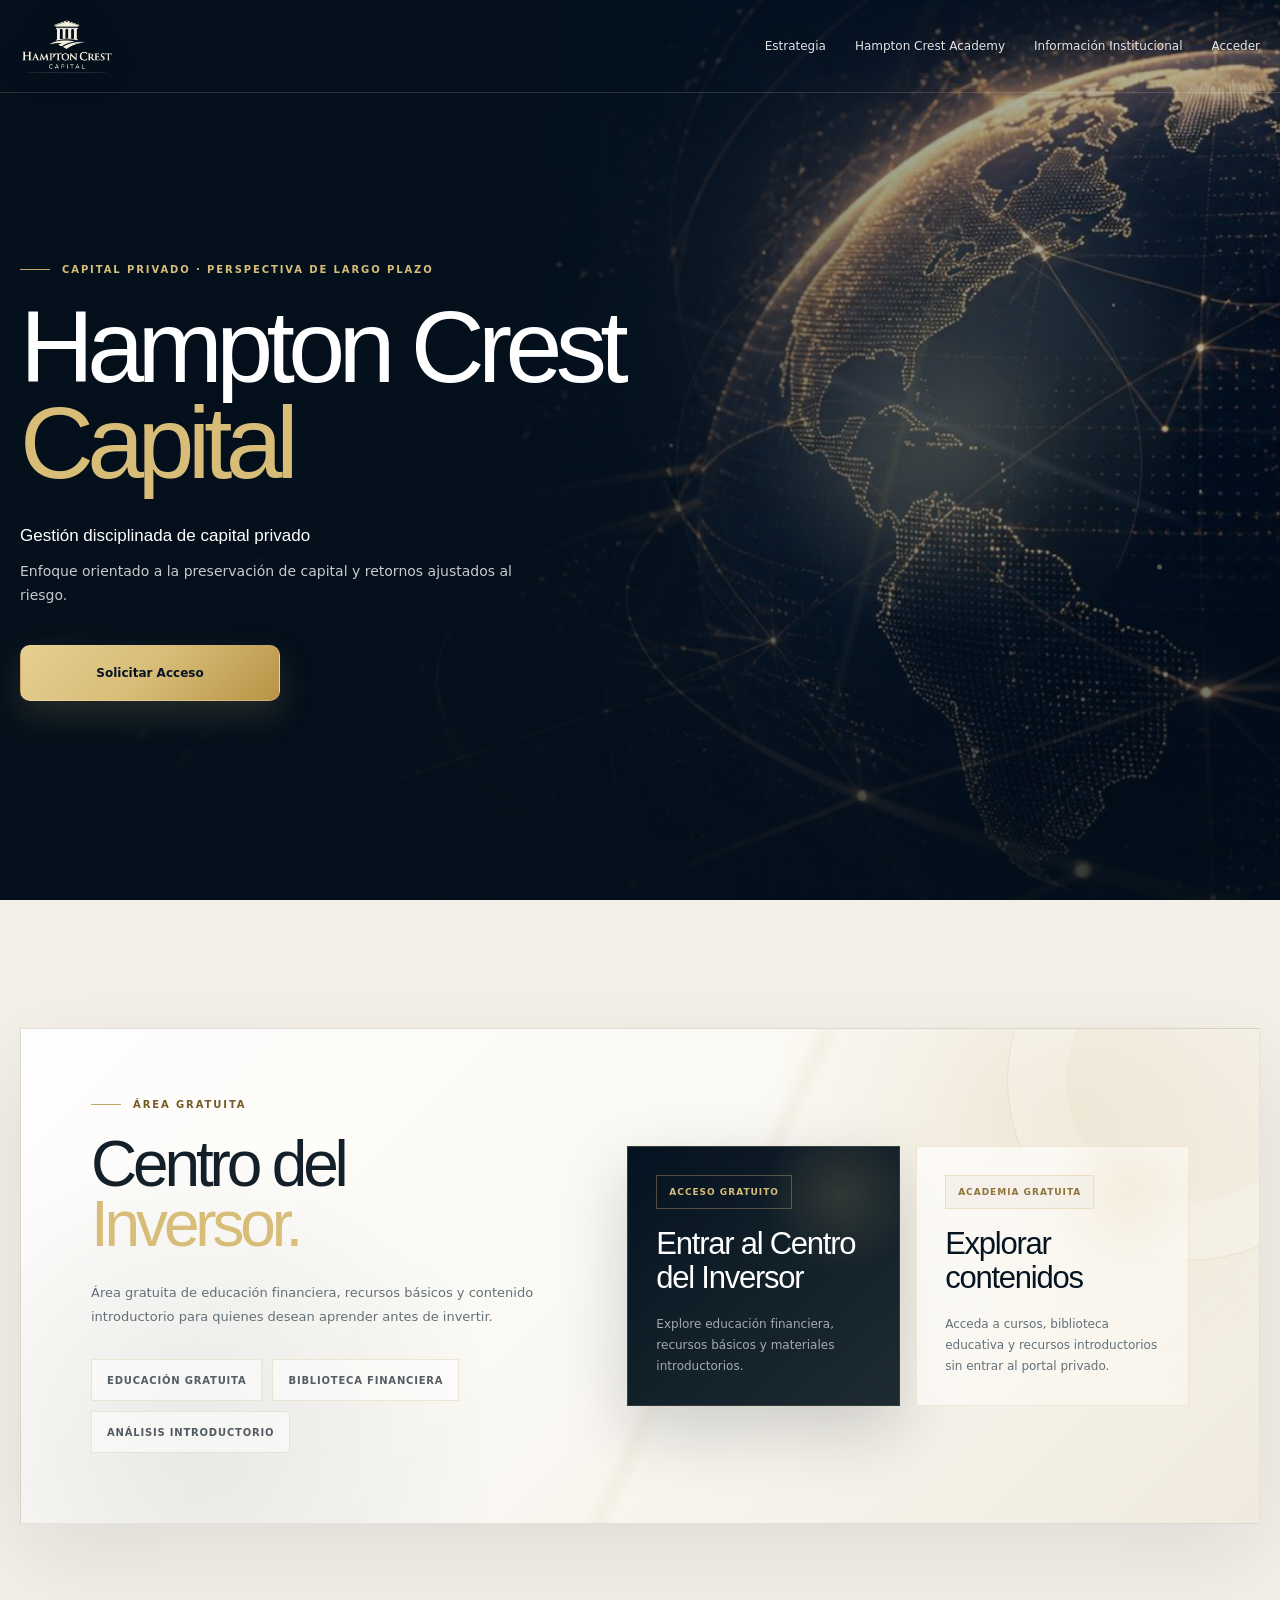
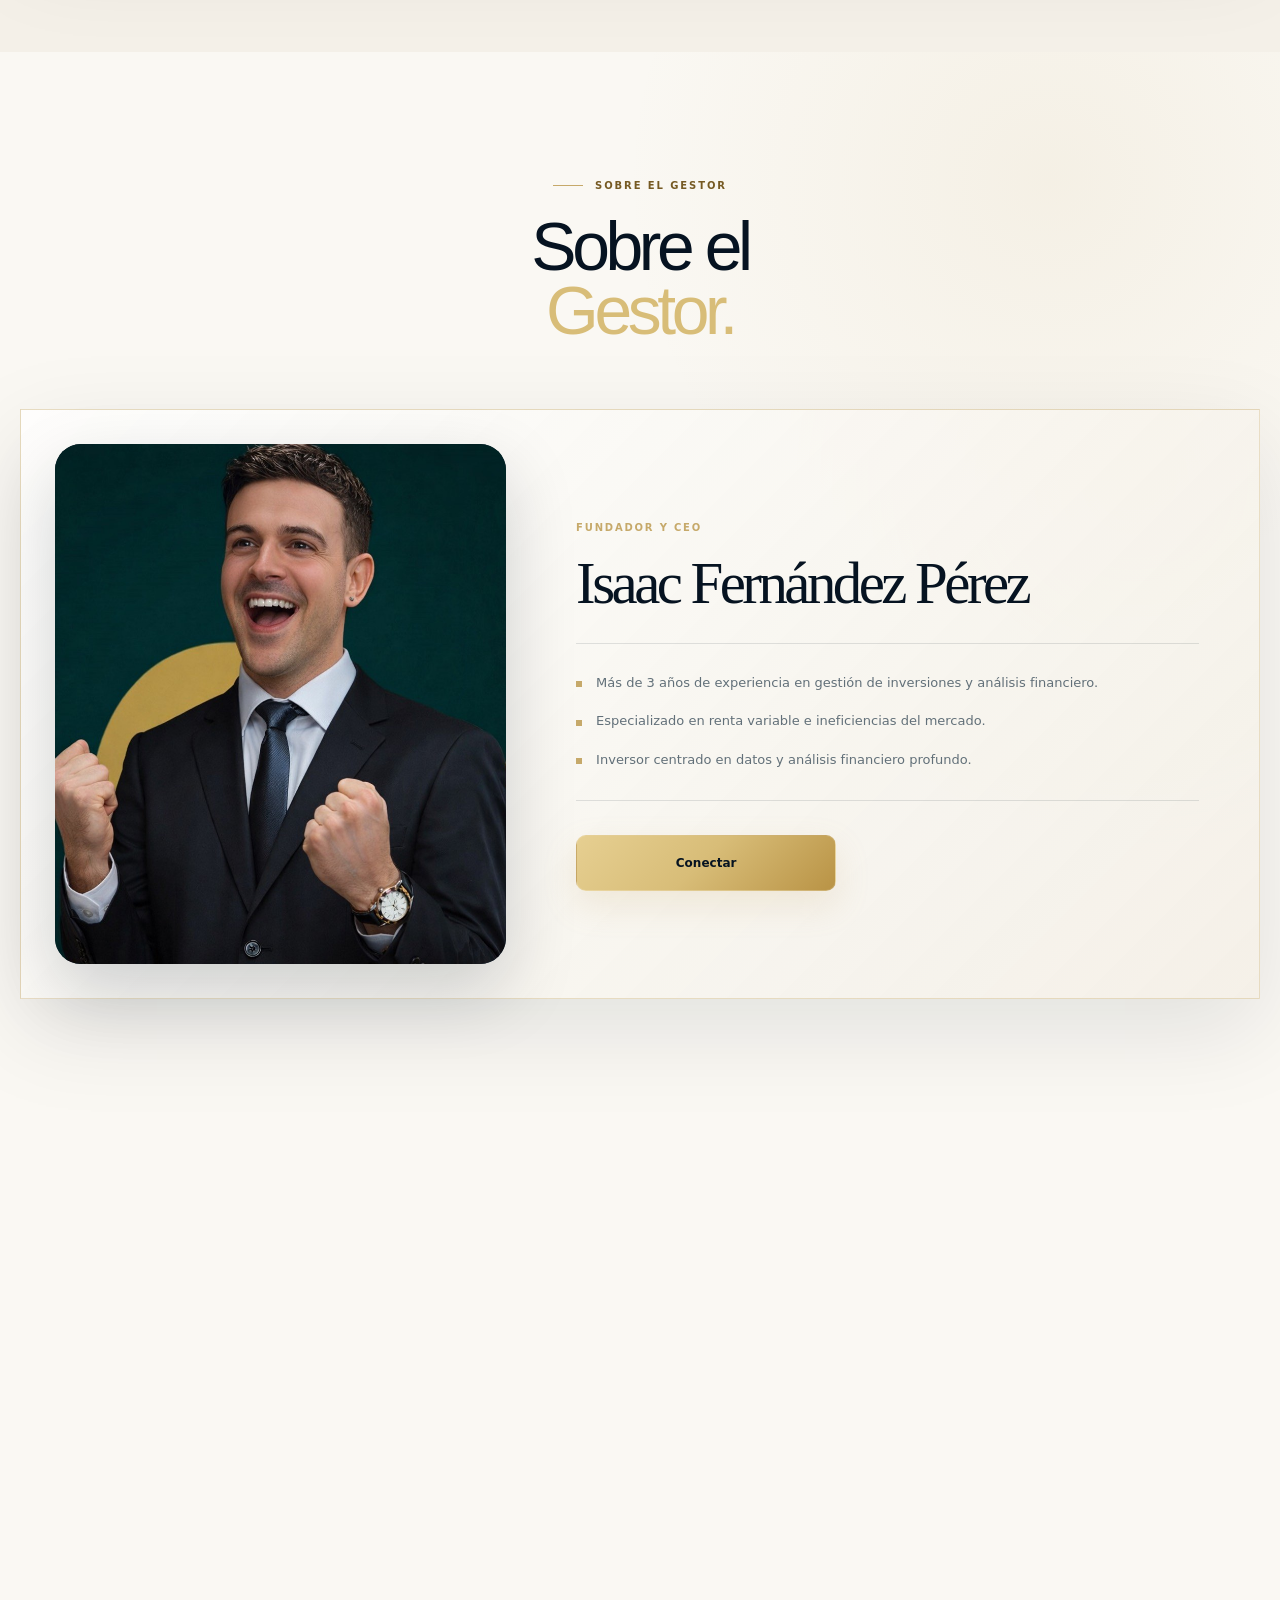
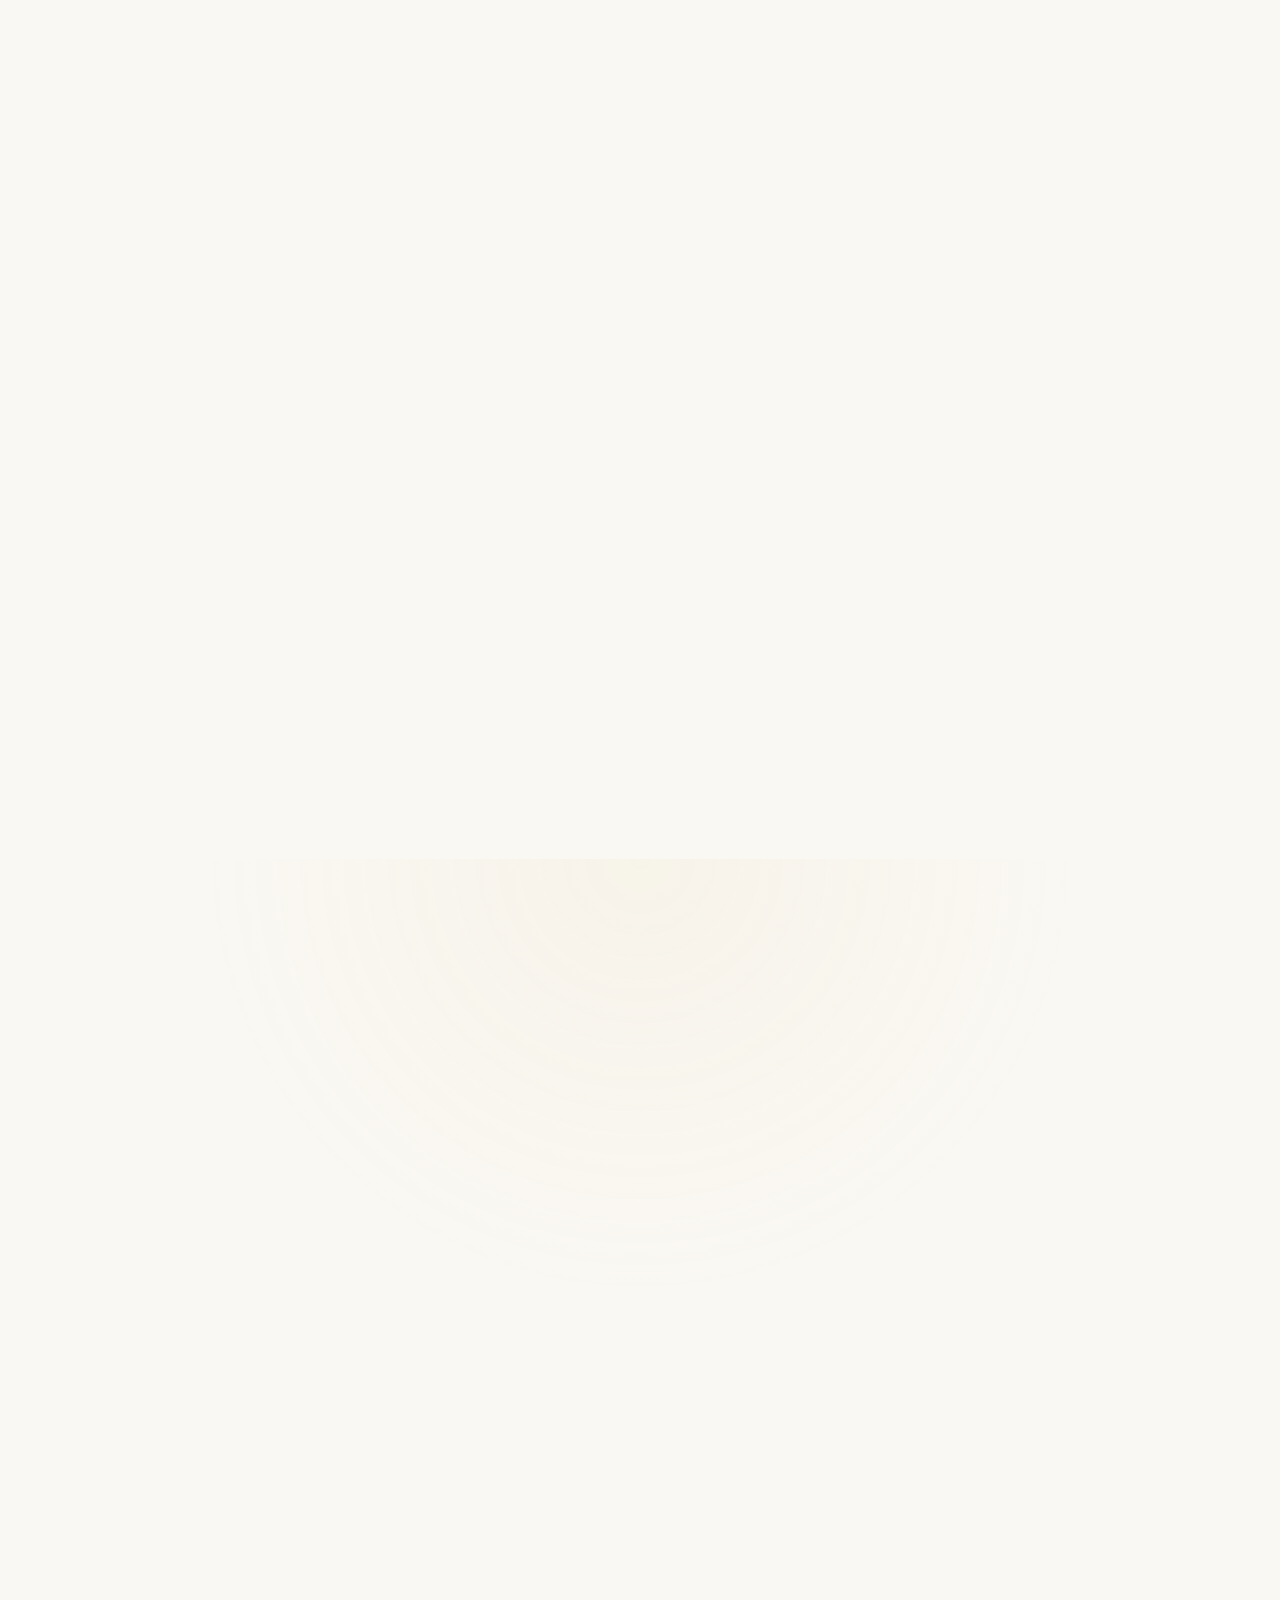
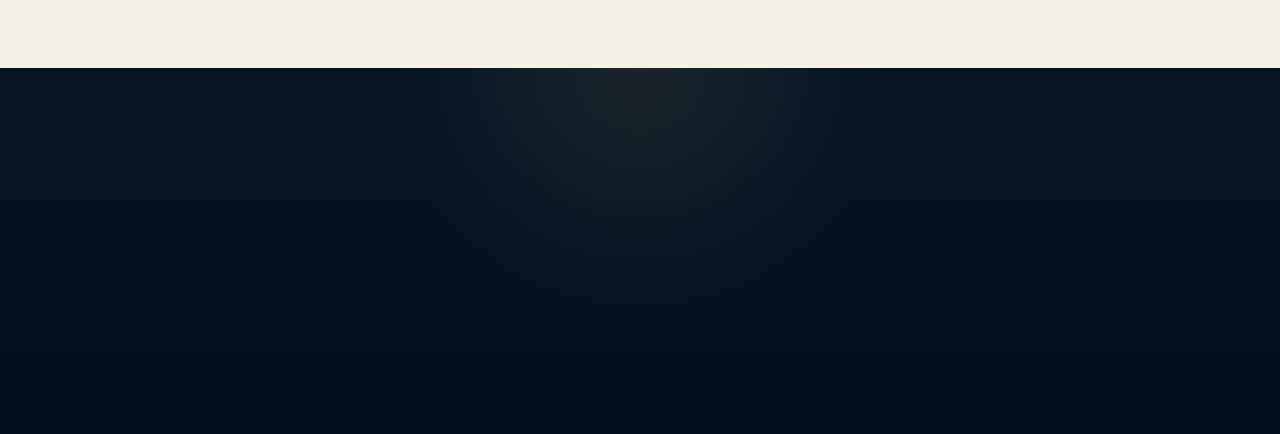
==== index.html @ bfb2a574 "Restore investor account access link" ====
<!doctype html>
<html lang="es">
  <head>
    <meta charset="UTF-8" />
    <meta name="viewport" content="width=device-width, initial-scale=1.0" />
    <meta
      name="description"
      content="Hampton Crest Capital is a private investment firm focused on disciplined capital management, risk control and long-term value creation."
    />
    <meta property="og:title" content="Hampton Crest Capital | Private Investment Firm" />
    <meta
      property="og:description"
      content="Disciplined capital management, risk control and long-term value creation."
    />
    <meta property="og:type" content="website" />
    <meta property="og:url" content="https://hamptoncrestcapital.com/" />
    <meta property="og:image" content="https://hamptoncrestcapital.com/assets/hampton-hero-globe-optimized.jpg" />
    <meta property="og:image:alt" content="Hampton Crest Capital institutional abstract visual" />
    <meta name="twitter:card" content="summary_large_image" />
    <link rel="icon" href="assets/favicon.svg" type="image/svg+xml" />
    <title>Hampton Crest Capital | Private Investment Firm</title>
    <link rel="canonical" href="https://hamptoncrestcapital.com/" />
    <link rel="preload" href="assets/hampton-hero-globe-optimized.jpg" as="image" fetchpriority="high" />
    <link rel="preload" href="styles.css" as="style" />
    <link rel="stylesheet" href="styles.css" />
  </head>
  <body>
    <a class="skip-link" href="#main-content">Saltar al contenido principal</a>
    <header class="site-header" id="top">
      <div class="nav-shell">
        <a class="brand" href="#top" aria-label="Hampton Crest Capital, inicio">
          <span class="official-logo-crop logo-on-dark">
            <img src="assets/hampton-crest-logo-transparent-ivory.png" alt="Hampton Crest Capital" decoding="async" fetchpriority="high" />
          </span>
        </a>

        <nav class="desktop-nav" aria-label="Navegación principal">
          <a href="strategy.html">Estrategia</a>
          <a href="academy.html">Hampton Crest Academy</a>
          <a href="documents.html">Información Institucional</a>
          <a href="https://investorhamptoncrest.com" target="_blank" rel="noopener noreferrer" title="Área privada para inversionistas" aria-label="Acceder: área privada para inversionistas">Acceder</a>
        </nav>

        <button class="menu-toggle" type="button" aria-expanded="false" aria-controls="mobile-menu">
          <span></span><span></span>
          <span class="sr-only">Abrir menú</span>
        </button>
      </div>

      <div class="mobile-menu" id="mobile-menu">
        <nav aria-label="Navegación móvil">
          <a href="strategy.html">Estrategia</a>
          <a href="academy.html">Hampton Crest Academy</a>
          <a href="documents.html">Información Institucional</a>
          <a class="portal-button" href="https://investorhamptoncrest.com" target="_blank" rel="noopener noreferrer" title="Área privada para inversionistas" aria-label="Acceder: área privada para inversionistas">Acceder</a>
        </nav>
      </div>
    </header>

    <main id="main-content">
      <section class="hero">
        <div class="hero-image" aria-hidden="true"></div>
        <div class="hero-globe-effects" aria-hidden="true">
          <span></span>
          <span></span>
          <span></span>
          <span></span>
          <span></span>
          <span></span>
          <span></span>
          <span></span>
        </div>
        <div class="hero-connection-lines" aria-hidden="true"></div>
        <div class="hero-overlay" aria-hidden="true"></div>
        <div class="container hero-content">
          <div class="eyebrow light">
            <span></span>
            Capital privado &middot; Perspectiva de largo plazo
          </div>
          <h1>Hampton Crest<br /><em>Capital</em></h1>
          <p class="hero-subtitle">Gestión disciplinada de capital privado</p>
          <p class="hero-description">
            Enfoque orientado a la preservación de capital y retornos ajustados al riesgo.
          </p>
          <div class="hero-actions">
            <a class="button button-gold" href="https://kyc.hamptoncrestcapital.com" target="_blank" rel="noopener noreferrer">Solicitar Acceso</a>
          </div>
        </div>
      </section>

      <section class="investor section" id="inversor">
        <div class="container investor-access-panel">
          <div class="investor-access-copy">
            <div class="eyebrow"><span></span>Área gratuita</div>
            <h2>Centro del<br /><em>Inversor.</em></h2>
            <p>
              Área gratuita de educación financiera, recursos básicos y contenido introductorio
              para quienes desean aprender antes de invertir.
            </p>
            <div class="access-highlights" aria-label="Contenido disponible">
              <span>Educación gratuita</span>
              <span>Biblioteca financiera</span>
              <span>Análisis introductorio</span>
            </div>
          </div>
          <div class="investor-access-grid" aria-label="Accesos del Centro del Inversor">
            <a class="investor-access-card investor-access-card-primary" href="centro-del-inversor/index.html">
              <span class="access-card-label">Acceso gratuito</span>
              <strong>Entrar al Centro del Inversor</strong>
              <small>Explore educación financiera, recursos básicos y materiales introductorios.</small>
            </a>
            <a class="investor-access-card investor-access-card-light" href="centro-del-inversor/index.html#/academia" title="Academia gratuita del Centro del Inversor" aria-label="Acceder a la academia gratuita del Centro del Inversor">
              <span class="access-card-label">Academia gratuita</span>
              <strong>Explorar contenidos</strong>
              <small>Acceda a cursos, biblioteca educativa y recursos introductorios sin entrar al portal privado.</small>
            </a>
          </div>
        </div>
      </section>

      <section class="manager section" id="gestor">
        <div class="container">
          <div class="section-heading manager-heading">
            <div class="eyebrow"><span></span>Sobre el Gestor</div>
            <h2>Sobre el<br /><em>Gestor.</em></h2>
          </div>
          <article class="manager-card">
            <div class="manager-photo-wrap">
              <div class="manager-photo-fallback" aria-hidden="true">IF</div>
              <img
                src="assets/isaac-fernandez-perez.jpg"
                alt="Isaac Fernández Pérez"
                class="manager-photo"
                loading="lazy"
                decoding="async"
                onerror="this.classList.add('is-missing')"
              />
            </div>
            <div class="manager-profile">
              <span>Fundador y CEO</span>
              <h3>Isaac Fernández Pérez</h3>
              <ul>
                <li>Más de 3 años de experiencia en gestión de inversiones y análisis financiero.</li>
                <li>Especializado en renta variable e ineficiencias del mercado.</li>
                <li>Inversor centrado en datos y análisis financiero profundo.</li>
              </ul>
              <a class="button button-gold manager-button" href="mailto:hamptoncrestcapital@gmail.com">Conectar</a>
            </div>
          </article>
        </div>
      </section>

      <section class="intro section" id="filosofia">
        <div class="container">
          <div class="section-heading split-heading">
            <div>
              <div class="eyebrow"><span></span>Filosofía de inversión</div>
              <h2>Enfoque de<br /><em>Inversión.</em></h2>
            </div>
            <div class="heading-copy">
              <p class="lead">
                Una filosofía diseñada para proteger capital, analizar oportunidades y construir
                crecimiento con disciplina.
              </p>
            </div>
          </div>

          <div class="principles investment-principles">
            <article class="principle-card visual-shield">
              <span class="card-number">01</span>
              <div class="icon-wrap" aria-hidden="true">
                <svg viewBox="0 0 32 32"><path d="M16 3 27 8v7c0 7-4.6 11.4-11 14-6.4-2.6-11-7-11-14V8l11-5Z"/><path d="m11 16 3 3 7-7"/></svg>
              </div>
              <h3>Preservación del Capital</h3>
              <p>Priorizamos la protección del capital mediante análisis, diversificación y control del riesgo.</p>
            </article>
            <article class="principle-card featured visual-data">
              <span class="card-number">02</span>
              <div class="icon-wrap" aria-hidden="true">
                <svg viewBox="0 0 32 32"><path d="M5 25h22M7 21l6-6 4 3L26 8"/><path d="M20 8h6v6"/></svg>
              </div>
              <h3>Decisiones Basadas en Datos</h3>
              <p>Cada oportunidad se evalúa con métricas, evidencia objetiva y análisis financiero.</p>
            </article>
            <article class="principle-card visual-horizon">
              <span class="card-number">03</span>
              <div class="icon-wrap" aria-hidden="true">
                <svg viewBox="0 0 32 32"><circle cx="16" cy="16" r="11"/><path d="M16 9v7l5 3"/></svg>
              </div>
              <h3>Visión de Largo Plazo</h3>
              <p>Buscamos crecimiento sostenible evitando decisiones impulsivas de corto plazo.</p>
            </article>
            <article class="principle-card visual-risk">
              <span class="card-number">04</span>
              <div class="icon-wrap" aria-hidden="true">
                <svg viewBox="0 0 32 32"><path d="M4 22h5l3-9 5 14 4-10h7"/><path d="M5 6h22v20H5z"/></svg>
              </div>
              <h3>Gestión Activa del Riesgo</h3>
              <p>Monitoreamos exposición, volatilidad y escenarios adversos para proteger el portafolio.</p>
            </article>
          </div>
          <div class="investment-cta">
            <a class="button button-gold" href="strategy.html">Explorar Estrategia</a>
          </div>
        </div>
      </section>

      <section class="academy section academy-editorial" id="academia">
        <div class="container academy-editorial-content">
          <img class="academy-logo-editorial" src="assets/hampton-crest-academy-logo-tight.jpg" alt="Hampton Crest Academy" loading="lazy" decoding="async" />
          <div class="academy-copy academy-copy-editorial">
            <div class="eyebrow"><span></span>Hampton Crest Academy</div>
            <h2>Hampton Crest<br /><em>Academy.</em></h2>
            <p>
              Accede a la academia privada de Hampton Crest, donde los miembros pueden consultar
              educación financiera, reportes, análisis de compañías, biblioteca de inversión y
              herramientas internas diseñadas para fortalecer su criterio financiero.
            </p>
            <a class="button academy-button" href="academy.html">Acceder a la academia</a>
            <span class="access-note">Acceso sujeto a pago previo.</span>
          </div>
        </div>
      </section>

      <section class="documents-preview section" id="documentos">
        <div class="container documents-card">
          <div>
            <div class="eyebrow"><span></span>INFORMACIÓN INSTITUCIONAL</div>
            <h2>Información<br /><em>Institucional.</em></h2>
            <p>
              Consulte documentos informativos esenciales sobre Hampton Crest Capital, políticas,
              términos y materiales generales del negocio.
            </p>
          </div>
          <a class="button button-gold" href="documents.html">Ver Información</a>
        </div>
      </section>

      <section class="lead-section section" id="solicitar-acceso">
        <div class="container kyc-cta">
          <div class="lead-copy">
            <div class="eyebrow"><span></span>Acceso para inversores</div>
            <h2>Conviértase en<br /><em>Inversor.</em></h2>
            <p>
              Inicie su proceso de incorporación y acceso a Hampton Crest Capital mediante nuestro
              portal seguro de verificación.
            </p>
          </div>
          <div class="kyc-panel">
            <div class="kyc-ring" aria-hidden="true"></div>
            <a class="button button-gold kyc-button" href="kyc.html">Comenzar Proceso KYC</a>
            <div class="trust-grid">
              <span>Proceso seguro</span>
              <span>Verificación de identidad</span>
              <span>Protección de datos</span>
              <span>Acceso privado</span>
            </div>
          </div>
        </div>
      </section>

    </main>

    <footer>
      <div class="container footer-main">
        <div class="footer-company">
          <a class="brand footer-brand" href="#top">
            <span class="official-logo-crop footer-logo logo-on-dark">
              <img src="assets/hampton-crest-logo-transparent-ivory.png" alt="Hampton Crest Capital" loading="lazy" decoding="async" />
            </span>
          </a>
          <p>Inversiones con propósito,<br />resultados con disciplina.</p>
        </div>
        <div class="footer-column footer-contact">
          <span>Contacto</span>
          <div class="footer-social-block" aria-label="Contacto y canales oficiales">
            <span>Síguenos</span>
            <div class="footer-social-links">
              <a href="mailto:hamptoncrestcapital@gmail.com" aria-label="Correo electrónico de Hampton Crest Capital">Correo</a>
              <a href="tel:+12397910966" aria-label="Teléfono de Hampton Crest Capital">Teléfono</a>
              <a href="https://www.facebook.com/share/18f43eLCCe/?mibextid=wwXIfr" target="_blank" rel="noopener noreferrer" aria-label="Facebook de Hampton Crest Capital">Facebook</a>
              <a href="https://www.instagram.com/hamptoncapitacrest?igsh=aG8waGo3N3dldWN0&utm_source=qr" target="_blank" rel="noopener noreferrer" aria-label="Instagram de Hampton Crest Capital">Instagram</a>
              <a href="https://www.tiktok.com/@hamptoncapital?_r=1&_t=ZT-976xQQ5ZetZ" target="_blank" rel="noopener noreferrer" aria-label="TikTok de Hampton Crest Capital">TikTok</a>
              <a href="https://youtube.com/@isaacfernandez-d4l?si=S2s_fNsJR2eH34OB" target="_blank" rel="noopener noreferrer" aria-label="YouTube de Hampton Crest Capital">YouTube</a>
            </div>
          </div></div>
      </div>
      <div class="container footer-disclaimer">
        Información únicamente para fines informativos. No constituye una oferta de inversión ni
        asesoramiento financiero.
      </div>
      <div class="container footer-bottom">
        <span>&copy; 2026 Hampton Crest Capital. Todos los derechos reservados.</span>
        <div><a href="privacy-policy.html">Privacy Policy</a><a href="terms.html">Terms &amp; Conditions</a></div>
      </div>
    </footer>

    <script src="script.js" defer></script>
  </body>
</html>
---- styles.css ----
﻿:root {
  --navy: #061321;
  --navy-soft: #0b1d2b;
  --navy-light: #123246;
  --gold: #c6a96a;
  --gold-bright: #d8bd78;
  --cream: #f4f0e8;
  --paper: #faf8f3;
  --ink: #13202a;
  --muted: #627079;
  --line: rgba(19, 32, 42, 0.15);
  --max: 1240px;
}

* { box-sizing: border-box; }
html { scroll-behavior: smooth; }
body {
  margin: 0;
  color: var(--ink);
  background: var(--paper);
  font-family: system-ui, -apple-system, BlinkMacSystemFont, "Segoe UI", sans-serif;
  -webkit-font-smoothing: antialiased;
}
a { color: inherit; text-decoration: none; }
button { font: inherit; }
.skip-link { position: fixed; z-index: 100; top: 10px; left: 10px; padding: 12px 16px; color: var(--navy); background: var(--gold-bright); transform: translateY(-160%); transition: transform .2s; }
.skip-link:focus { transform: translateY(0); }
:focus-visible { outline: 2px solid var(--gold-bright); outline-offset: 4px; }
.container { width: min(calc(100% - 40px), var(--max)); margin-inline: auto; }
.section { padding: 128px 0; }
.sr-only { position: absolute; width: 1px; height: 1px; overflow: hidden; clip: rect(0,0,0,0); }

.site-header {
  position: absolute;
  z-index: 20;
  top: 0;
  left: 0;
  width: 100%;
  color: #fff;
  border-bottom: 1px solid rgba(255,255,255,.14);
}
.nav-shell {
  width: min(calc(100% - 40px), var(--max));
  height: 92px;
  margin: auto;
  display: flex;
  align-items: center;
  gap: 32px;
}
.brand { display: inline-flex; align-items: center; gap: 12px; flex-shrink: 0; }
.official-logo-crop {
  display: inline-flex;
  align-items: center;
  height: 56px;
  width: auto;
  overflow: visible;
  border: 0;
  background: transparent;
}
.official-logo-crop img {
  display: block;
  height: 100%;
  width: auto;
  max-width: none;
  object-fit: contain;
  filter: drop-shadow(0 8px 18px rgba(0,0,0,.28));
}
.logo-on-dark img { content: url("assets/hampton-crest-logo-transparent-ivory.png"); }
.logo-on-light img { content: url("assets/hampton-crest-logo-transparent-navy.png"); filter: none; }
.footer-logo { height: 68px; }
.desktop-nav { display: flex; align-items: center; gap: 29px; margin-left: auto; }
.desktop-nav a { font-size: 12px; color: rgba(255,255,255,.75); transition: color .2s; }
.desktop-nav a:hover { color: #fff; }
.portal-button {
  min-height: 44px;
  padding: 0 18px;
  display: inline-flex;
  align-items: center;
  justify-content: center;
  gap: 0;
  color: #fff;
  border: 1px solid rgba(255,255,255,.25);
  font-size: 11px;
  letter-spacing: .04em;
}
.menu-toggle, .mobile-menu { display: none; }

.hero {
  position: relative;
  min-height: 100svh;
  height: 850px;
  display: flex;
  align-items: center;
  overflow: hidden;
  color: #fff;
  background: var(--navy);
}
.hero::before {
  content: "";
  position: absolute;
  z-index: 1;
  inset: 0;
  pointer-events: none;
  background:
    radial-gradient(circle at 76% 46%, rgba(216,189,120,.24), transparent 22%),
    radial-gradient(circle at 82% 36%, rgba(255,255,255,.09), transparent 16%),
    linear-gradient(115deg, transparent 0 54%, rgba(216,189,120,.055) 55%, transparent 56% 100%);
  opacity: .72;
  animation: heroInstitutionalGlow 11s ease-in-out infinite;
}
.hero-image {
  position: absolute;
  z-index: 0;
  inset: -4%;
  background: url("assets/hampton-hero-globe-optimized.jpg") center/cover no-repeat;
  opacity: .96;
  transform: scale(1.035);
  animation: heroBackgroundDrift 26s ease-in-out infinite alternate;
  will-change: transform, background-position;
}
.hero-globe-effects,
.hero-connection-lines {
  position: absolute;
  z-index: 1;
  pointer-events: none;
}
.hero-globe-effects {
  width: min(52vw, 720px);
  aspect-ratio: 1;
  right: max(3vw, 30px);
  top: 50%;
  border-radius: 50%;
  transform: translateY(-48%);
  opacity: .96;
  mix-blend-mode: screen;
  animation: heroGlobeBreath 16s ease-in-out infinite;
  will-change: transform, opacity;
}
.hero-globe-effects::before {
  content: "";
  position: absolute;
  inset: 6%;
  border-radius: inherit;
  background:
    radial-gradient(circle at 50% 50%, rgba(216,189,120,.34), transparent 39%),
    radial-gradient(circle at 57% 45%, rgba(255,255,255,.12), transparent 28%);
  filter: blur(18px);
  opacity: .68;
  animation: heroGoldGlow 9s ease-in-out infinite;
}
.hero-globe-effects::after {
  content: "";
  position: absolute;
  inset: 15%;
  border: 1px solid rgba(216,189,120,.22);
  border-left-color: rgba(255,255,255,.13);
  border-bottom-color: transparent;
  border-radius: 50%;
  transform: rotate(-18deg);
  box-shadow: inset 0 0 42px rgba(216,189,120,.035);
  animation: heroArcDrift 32s linear infinite;
}
.hero-globe-effects span {
  position: absolute;
  width: 4px;
  height: 4px;
  border-radius: 50%;
  background: rgba(231,207,145,.86);
  box-shadow: 0 0 18px rgba(216,189,120,.62), 0 0 34px rgba(255,255,255,.18);
  opacity: .72;
  animation: heroParticleFloat 13s ease-in-out infinite;
  will-change: transform, opacity;
}
.hero-globe-effects span:nth-child(1) { top: 18%; left: 28%; animation-delay: -1s; }
.hero-globe-effects span:nth-child(2) { top: 26%; right: 19%; width: 3px; height: 3px; animation-delay: -5s; }
.hero-globe-effects span:nth-child(3) { top: 47%; left: 14%; background: rgba(255,255,255,.8); animation-delay: -8s; }
.hero-globe-effects span:nth-child(4) { right: 12%; bottom: 34%; width: 5px; height: 5px; animation-delay: -12s; }
.hero-globe-effects span:nth-child(5) { left: 36%; bottom: 16%; width: 3px; height: 3px; animation-delay: -4s; }
.hero-globe-effects span:nth-child(6) { right: 32%; bottom: 10%; background: rgba(255,255,255,.72); animation-delay: -10s; }
.hero-globe-effects span:nth-child(7) { top: 10%; left: 53%; width: 2px; height: 2px; animation-delay: -14s; }
.hero-globe-effects span:nth-child(8) { right: 6%; top: 54%; width: 3px; height: 3px; animation-delay: -7s; }
.hero-connection-lines {
  width: min(48vw, 650px);
  aspect-ratio: 1;
  right: max(5vw, 48px);
  top: 50%;
  transform: translateY(-48%);
  opacity: .62;
  background:
    linear-gradient(104deg, transparent 0 47%, rgba(216,189,120,.18) 48%, transparent 49% 100%),
    linear-gradient(22deg, transparent 0 55%, rgba(255,255,255,.12) 56%, transparent 57% 100%),
    radial-gradient(circle at 28% 30%, rgba(216,189,120,.22) 0 2px, transparent 3px),
    radial-gradient(circle at 72% 62%, rgba(255,255,255,.18) 0 2px, transparent 3px);
  mask-image: radial-gradient(circle, #000 0 58%, transparent 72%);
  animation: heroLinesFloat 19s ease-in-out infinite alternate;
  will-change: transform, opacity;
}
.hero-connection-lines::before,
.hero-connection-lines::after {
  content: "";
  position: absolute;
  inset: 18%;
  border-radius: 50%;
  border: 1px solid rgba(216,189,120,.24);
  border-right-color: transparent;
  border-bottom-color: rgba(255,255,255,.08);
  opacity: .62;
  animation: heroLinePulse 8s ease-in-out infinite;
}
.hero-connection-lines::after {
  inset: 30%;
  transform: rotate(46deg);
  animation-delay: -5s;
}
.hero-overlay {
  position: absolute; z-index: 2; inset: 0;
  background:
    linear-gradient(90deg, rgba(4,16,27,.99) 0%, rgba(4,16,27,.9) 40%, rgba(4,16,27,.35) 68%, rgba(4,16,27,.24) 100%),
    linear-gradient(0deg, rgba(4,16,27,.74), transparent 45%);
}
.hero-content { position: relative; z-index: 3; padding-top: 65px; }

@media (min-width: 1500px) {
  .nav-shell,
  .hero-content {
    width: min(calc(100% - 96px), 1640px);
  }
}

.eyebrow {
  display: flex;
  align-items: center;
  gap: 12px;
  color: #7a6842;
  font-size: 10px;
  font-weight: 600;
  letter-spacing: .19em;
  text-transform: uppercase;
}
.eyebrow span { width: 30px; height: 1px; background: var(--gold); }
.eyebrow.light { color: var(--gold-bright); }
.hero h1, h2 {
  margin: 24px 0 0;
  font: 500 clamp(60px, 8vw, 112px)/.94 "Manrope", sans-serif;
  letter-spacing: -.065em;
}
h2 { font-size: clamp(42px, 5.3vw, 72px); }
h1 em, h2 em { color: var(--gold-bright); font-style: normal; font-weight: 400; }
.hero-subtitle { margin: 32px 0 0; font: 500 17px/1.5 "Manrope", sans-serif; }
.hero-description { max-width: 510px; margin: 11px 0 0; color: rgba(255,255,255,.62); font-size: 14px; line-height: 1.7; }
.hero-actions, .contact-actions { display: flex; gap: 12px; margin-top: 38px; }
.button {
  min-height: 53px;
  padding: 0 24px;
  display: inline-flex;
  align-items: center;
  justify-content: center;
  gap: 0;
  font-size: 12px;
  font-weight: 600;
  transition: background .25s, border-color .25s, color .25s, transform .25s ease, box-shadow .25s ease;
}
.button-gold {
  min-width: 260px;
  min-height: 56px;
  padding: 0 28px;
  color: var(--navy);
  border: 1px solid rgba(255,255,255,.14);
  border-radius: 10px;
  background: linear-gradient(135deg, #e6cf91 0%, var(--gold-bright) 48%, #b99345 100%);
  box-shadow: 0 14px 34px rgba(198,169,106,.18);
}
.button-gold:hover {
  transform: translateY(-2px);
  border-color: rgba(255,255,255,.2);
  background: linear-gradient(135deg, #efdca9 0%, #dec37d 48%, #c8a65b 100%);
  box-shadow: 0 20px 48px rgba(216,189,120,.28);
}
.button-ghost { color: #fff; border: 1px solid rgba(255,255,255,.35); }
.button-ghost:hover { background: rgba(255,255,255,.08); border-color: rgba(255,255,255,.65); }
.hero-foot {
  position: absolute; z-index: 2; bottom: 32px; left: 50%; transform: translateX(-50%);
  display: flex; align-items: center; justify-content: space-between;
  color: rgba(255,255,255,.5); font-size: 10px; letter-spacing: .15em; text-transform: uppercase;
}
.hero-foot a { min-height: 44px; display: flex; gap: 20px; align-items: center; padding: 10px 0; color: rgba(255,255,255,.86); }
.hero-foot a span { color: var(--gold-bright); }

@keyframes heroBackgroundDrift {
  0% { transform: scale(1.035) translate3d(0, 0, 0); background-position: 50% 50%; }
  50% { transform: scale(1.055) translate3d(-.7%, .35%, 0); background-position: 52% 49%; }
  100% { transform: scale(1.075) translate3d(-1.4%, .9%, 0); background-position: 54% 51%; }
}
@keyframes heroInstitutionalGlow {
  0%, 100% { opacity: .54; transform: translate3d(0, 0, 0) scale(.99); }
  50% { opacity: .86; transform: translate3d(-.6%, .35%, 0) scale(1.015); }
}
@keyframes heroGlobeBreath {
  0%, 100% { transform: translateY(-48%) rotate(-.4deg) scale(1); opacity: .88; }
  50% { transform: translateY(-50%) rotate(.9deg) scale(1.018); opacity: 1; }
}
@keyframes heroGoldGlow {
  0%, 100% { opacity: .46; transform: scale(.97); }
  50% { opacity: .82; transform: scale(1.055); }
}
@keyframes heroArcDrift {
  to { transform: rotate(342deg); }
}
@keyframes heroParticleFloat {
  0%, 100% { transform: translate3d(0, 0, 0) scale(.9); opacity: .36; }
  42% { transform: translate3d(18px, -24px, 0) scale(1.14); opacity: .88; }
  72% { transform: translate3d(-10px, -9px, 0) scale(.98); opacity: .54; }
}
@keyframes heroLinesFloat {
  0% { transform: translateY(-48%) rotate(-1.2deg); opacity: .42; }
  100% { transform: translateY(-49.5%) rotate(1.8deg); opacity: .68; }
}
@keyframes heroLinePulse {
  0%, 100% { opacity: .24; transform: rotate(-8deg) scale(.97); }
  50% { opacity: .72; transform: rotate(8deg) scale(1.025); }
}

.intro { background: var(--paper); }
.split-heading { display: grid; grid-template-columns: 1fr .8fr; gap: 12%; align-items: end; }
.section-heading h2 { color: var(--navy); }
.heading-copy { padding-bottom: 2px; }
.heading-copy .lead { margin: 0 0 24px; color: var(--navy); font: 500 19px/1.55 "Manrope", sans-serif; }
.heading-copy p:not(.lead) { margin: 0; color: var(--muted); font-size: 13px; line-height: 1.8; }
.principles { display: grid; grid-template-columns: repeat(4, 1fr); margin-top: 80px; border: 1px solid var(--line); }
.principle-card { position: relative; min-height: 310px; padding: 40px; border-right: 1px solid var(--line); background: rgba(255,255,255,.56); }
.principle-card:last-child { border: 0; }
.principle-card.featured { background: var(--cream); }
.principle-card,
.strategy-principle-card,
.document-card { isolation: isolate; overflow: hidden; }
.principle-card > *,
.strategy-principle-card > *,
.document-card > * { position: relative; z-index: 2; }
.principle-card::before,
.strategy-principle-card::before {
  content: "";
  position: absolute;
  z-index: 0;
  inset: 0;
  pointer-events: none;
  background:
    linear-gradient(135deg, rgba(6,19,33,.075), rgba(6,19,33,.025) 45%, rgba(198,169,106,.035)),
    radial-gradient(circle at 82% 18%, rgba(6,19,33,.06), transparent 34%);
}
.card-number { position: absolute; right: 24px; top: 20px; color: #9b8a68; font: 500 10px "Manrope"; }
.icon-wrap { width: 50px; height: 50px; display: grid; place-items: center; color: var(--gold); border: 1px solid rgba(187,161,103,.42); }
.icon-wrap svg { width: 25px; fill: none; stroke: currentColor; stroke-width: 1.2; }
.principle-card h3 { margin: 58px 0 13px; color: var(--navy); font: 600 20px "Manrope"; }
.principle-card p { max-width: 245px; margin: 0; color: var(--muted); font-size: 12px; line-height: 1.75; }
.visual-shield::after,
.visual-data::after,
.visual-horizon::after,
.visual-risk::after,
.visual-discipline::after,
.visual-compound::after {
  content: "";
  position: absolute;
  z-index: 1;
  right: -34px;
  bottom: -36px;
  width: 220px;
  height: 220px;
  opacity: .08;
  pointer-events: none;
}
.visual-shield::after {
  background:
    linear-gradient(90deg, transparent 48%, var(--navy) 48% 52%, transparent 52%),
    linear-gradient(var(--gold-bright), var(--gold-bright)) center 54% / 78px 2px no-repeat,
    radial-gradient(circle at 50% 45%, transparent 0 34%, var(--navy) 35% 37%, transparent 38%),
    linear-gradient(145deg, rgba(216,189,120,.65), rgba(6,19,33,.78));
  clip-path: polygon(50% 0, 86% 15%, 78% 72%, 50% 100%, 22% 72%, 14% 15%);
}
.visual-data::after {
  background:
    linear-gradient(var(--navy), var(--navy)) 18% 78% / 10% 38% no-repeat,
    linear-gradient(var(--navy), var(--navy)) 39% 78% / 10% 58% no-repeat,
    linear-gradient(var(--navy), var(--navy)) 60% 78% / 10% 32% no-repeat,
    linear-gradient(var(--gold-bright), var(--gold-bright)) 81% 78% / 10% 68% no-repeat,
    repeating-linear-gradient(0deg, rgba(6,19,33,.36) 0 1px, transparent 1px 28px),
    repeating-linear-gradient(90deg, rgba(6,19,33,.22) 0 1px, transparent 1px 38px);
}
.visual-horizon::after {
  background:
    linear-gradient(135deg, transparent 0 40%, var(--navy) 40% 41%, transparent 42%),
    radial-gradient(circle at 28% 70%, var(--gold-bright) 0 4px, transparent 5px),
    radial-gradient(circle at 58% 43%, var(--navy) 0 4px, transparent 5px),
    radial-gradient(circle at 86% 18%, var(--gold-bright) 0 4px, transparent 5px),
    repeating-linear-gradient(90deg, rgba(6,19,33,.24) 0 1px, transparent 1px 34px);
}
.visual-risk::after {
  background:
    linear-gradient(28deg, transparent 0 31%, var(--navy) 31% 32%, transparent 33%),
    linear-gradient(145deg, transparent 0 45%, var(--gold-bright) 45% 46%, transparent 47%),
    linear-gradient(25deg, transparent 0 61%, var(--navy) 61% 62%, transparent 63%),
    radial-gradient(circle at 50% 50%, transparent 0 42%, rgba(6,19,33,.72) 43% 45%, transparent 46%),
    repeating-linear-gradient(0deg, rgba(6,19,33,.18) 0 1px, transparent 1px 24px);
}
.visual-discipline::after {
  background:
    linear-gradient(var(--gold-bright), var(--gold-bright)) 22% 24% / 12px 2px no-repeat,
    linear-gradient(var(--navy), var(--navy)) 22% 48% / 12px 2px no-repeat,
    linear-gradient(var(--navy), var(--navy)) 22% 72% / 12px 2px no-repeat,
    repeating-linear-gradient(0deg, transparent 0 28px, rgba(6,19,33,.42) 28px 30px),
    repeating-linear-gradient(90deg, transparent 0 46px, rgba(6,19,33,.22) 46px 48px);
  border: 1px solid rgba(6,19,33,.35);
}
.visual-compound::after {
  background:
    linear-gradient(155deg, transparent 0 46%, var(--navy) 46% 47%, transparent 48%),
    radial-gradient(circle at 28% 70%, var(--navy) 0 5px, transparent 6px),
    radial-gradient(circle at 52% 52%, var(--gold-bright) 0 7px, transparent 8px),
    radial-gradient(circle at 78% 22%, var(--gold-bright) 0 10px, transparent 11px),
    radial-gradient(circle at 50% 50%, transparent 0 54%, rgba(6,19,33,.35) 55% 56%, transparent 57%);
}
.principle-card, .strategy-card, .tool-card, .insight, .founder-card, .portal-console {
  transition: transform .4s cubic-bezier(.2,.7,.2,1), box-shadow .4s ease, border-color .4s ease, background-color .4s ease;
}
.principle-card:hover, .strategy-card:hover, .tool-card:hover, .insight:hover, .founder-card:hover, .portal-console:hover {
  z-index: 2;
  transform: translateY(-8px);
  border-color: rgba(187,161,103,.52);
  box-shadow: 0 24px 55px rgba(7,22,35,.13);
}
.investment-principles {
  border: 0;
  gap: 14px;
  background: transparent;
}
.investment-principles .principle-card {
  min-height: 345px;
  border: 1px solid var(--line);
  background:
    linear-gradient(145deg, rgba(255,255,255,.88), rgba(244,240,231,.72)),
    radial-gradient(circle at 80% 18%, rgba(198,169,106,.12), transparent 34%);
  box-shadow: 0 24px 60px rgba(7,22,35,.07);
}
.investment-principles .principle-card::before {
  background:
    linear-gradient(135deg, rgba(6,19,33,.08), rgba(6,19,33,.02) 46%, rgba(198,169,106,.06)),
    radial-gradient(circle at 84% 18%, rgba(6,19,33,.08), transparent 35%);
}
.investment-principles .principle-card h3 {
  font-size: 21px;
}
.investment-principles .principle-card p {
  max-width: 290px;
}
.investment-principles {
  grid-template-columns: repeat(2, minmax(0, 1fr));
  gap: 18px;
}
.investment-principles .principle-card {
  min-height: 380px;
  display: flex;
  flex-direction: column;
  justify-content: flex-end;
  padding: clamp(36px, 4vw, 54px);
  border: 1px solid rgba(19,32,42,.14);
  background:
    linear-gradient(145deg, rgba(255,255,255,.94), rgba(246,242,234,.86)),
    var(--paper);
}
.investment-principles .principle-card::before {
  z-index: 1;
  background:
    linear-gradient(180deg, rgba(250,248,243,.18), rgba(250,248,243,.78) 74%),
    linear-gradient(90deg, rgba(250,248,243,.96) 0%, rgba(250,248,243,.84) 52%, rgba(250,248,243,.48) 100%);
}
.investment-principles .principle-card::after,
.strategy-philosophy-grid .strategy-principle-card::after {
  inset: 0;
  right: auto;
  bottom: auto;
  width: 100%;
  height: 100%;
  opacity: 1;
}
.investment-principles .icon-wrap,
.strategy-principle-card .icon-wrap {
  position: absolute;
  top: 42px;
  left: 42px;
  z-index: 2;
  background: rgba(250,248,243,.52);
  backdrop-filter: blur(5px);
}
.investment-principles .card-number,
.strategy-principle-card .card-number {
  top: 30px;
  right: 32px;
  color: rgba(118,85,27,.72);
  letter-spacing: .08em;
}
.investment-principles .principle-card h3 {
  max-width: 420px;
  margin: auto 0 16px;
  font: 650 clamp(25px, 3vw, 34px)/1.14 "Manrope", sans-serif;
  letter-spacing: -.035em;
}
.investment-principles .principle-card p {
  max-width: 430px;
  color: rgba(83,97,106,.86);
  font-size: 14px;
  line-height: 1.8;
}
.investment-principles .visual-shield::after,
.strategy-philosophy-grid .visual-shield::after {
  background:
    radial-gradient(ellipse at 78% 52%, rgba(6,19,33,.035) 0 30%, transparent 31%),
    linear-gradient(90deg, transparent 0 72%, rgba(6,19,33,.038) 72.4%, transparent 73%),
    linear-gradient(rgba(216,189,120,.13), rgba(216,189,120,.13)) 78% 53% / 82px 1px no-repeat,
    radial-gradient(circle at 78% 53%, transparent 0 24%, rgba(6,19,33,.032) 25% 26%, transparent 27%),
    linear-gradient(145deg, transparent 0 67%, rgba(216,189,120,.055) 68%, transparent 69%),
    linear-gradient(145deg, rgba(6,19,33,.018), rgba(216,189,120,.04));
  clip-path: none;
}
.investment-principles .visual-data::after,
.strategy-philosophy-grid .visual-data::after {
  background:
    linear-gradient(rgba(6,19,33,.045), rgba(6,19,33,.045)) 72% 76% / 28px 92px no-repeat,
    linear-gradient(rgba(6,19,33,.038), rgba(6,19,33,.038)) 81% 76% / 28px 132px no-repeat,
    linear-gradient(rgba(6,19,33,.032), rgba(6,19,33,.032)) 90% 76% / 28px 78px no-repeat,
    linear-gradient(140deg, transparent 0 59%, rgba(216,189,120,.075) 60%, transparent 61%),
    radial-gradient(ellipse at 82% 72%, rgba(6,19,33,.028), transparent 40%),
    repeating-linear-gradient(0deg, transparent 0 48px, rgba(6,19,33,.018) 49px 50px),
    repeating-linear-gradient(90deg, transparent 0 62px, rgba(6,19,33,.014) 63px 64px);
}
.investment-principles .visual-horizon::after,
.strategy-philosophy-grid .visual-horizon::after {
  background:
    linear-gradient(150deg, transparent 0 57%, rgba(216,189,120,.075) 58%, transparent 59%),
    radial-gradient(circle at 77% 29%, rgba(216,189,120,.11), transparent 0 5%, transparent 6%),
    radial-gradient(ellipse at 58% 90%, rgba(6,19,33,.035), transparent 34%),
    radial-gradient(ellipse at 30% 82%, rgba(216,189,120,.055), transparent 34%),
    linear-gradient(180deg, rgba(216,189,120,.035), transparent 58%),
    repeating-linear-gradient(90deg, transparent 0 78px, rgba(6,19,33,.015) 79px 80px);
}
.investment-principles .visual-risk::after,
.strategy-philosophy-grid .visual-risk::after {
  background:
    radial-gradient(circle at 80% 52%, transparent 0 22%, rgba(6,19,33,.04) 23% 23.8%, transparent 24.5%),
    radial-gradient(circle at 80% 52%, transparent 0 38%, rgba(6,19,33,.035) 39% 39.8%, transparent 40.5%),
    conic-gradient(from 34deg at 80% 52%, rgba(216,189,120,.085), transparent 0 14%, rgba(6,19,33,.035) 15%, transparent 22% 100%),
    linear-gradient(32deg, transparent 0 61%, rgba(6,19,33,.045) 62%, transparent 63%),
    linear-gradient(148deg, transparent 0 65%, rgba(216,189,120,.07) 66%, transparent 67%),
    repeating-linear-gradient(0deg, transparent 0 58px, rgba(6,19,33,.014) 59px 60px);
}
.investment-principles .principle-card {
  min-height: 355px;
  display: flex;
  flex-direction: column;
  justify-content: flex-start;
  padding: 152px clamp(34px, 4vw, 48px) 42px;
  border: 1px solid rgba(19,32,42,.12);
  border-radius: 16px;
  background:
    linear-gradient(145deg, rgba(255,255,255,.96), rgba(246,242,234,.92)),
    var(--paper);
  box-shadow: 0 22px 60px rgba(7,22,35,.075);
}
.investment-principles .principle-card::before {
  inset: 0 0 auto;
  height: 112px;
  z-index: 1;
  border-bottom: 1px solid rgba(216,189,120,.24);
  background:
    radial-gradient(circle at 16% 24%, rgba(216,189,120,.18), transparent 0 25%),
    linear-gradient(135deg, rgba(216,189,120,.16), transparent 28%),
    linear-gradient(120deg, rgba(8,27,43,.98), rgba(3,16,28,.98));
}
.investment-principles .principle-card::after {
  inset: 112px 0 0;
  width: auto;
  height: auto;
  z-index: 1;
  opacity: 1;
}
.investment-principles .card-number {
  display: none;
}
.investment-principles .icon-wrap {
  top: 30px;
  left: clamp(34px, 4vw, 48px);
  width: 62px;
  height: 62px;
  color: #fff;
  border: 1px solid rgba(255,255,255,.22);
  border-radius: 10px;
  background: linear-gradient(145deg, #e8cf86, #b9852d);
  box-shadow: 0 14px 30px rgba(0,0,0,.18);
}
.investment-principles .icon-wrap svg {
  width: 30px;
  stroke-width: 1.35;
}
.investment-principles .principle-card h3 {
  max-width: 420px;
  margin: 0 0 16px;
  color: var(--navy);
}
.investment-principles .principle-card h3::after {
  content: "";
  display: block;
  width: 46px;
  height: 1px;
  margin-top: 18px;
  background: var(--gold);
}
.investment-principles .principle-card p {
  max-width: 430px;
  color: rgba(83,97,106,.86);
}
.investment-principles .visual-shield::after {
  background:
    radial-gradient(circle at 80% 55%, transparent 0 26%, rgba(6,19,33,.026) 27% 28%, transparent 29%),
    linear-gradient(145deg, transparent 0 67%, rgba(216,189,120,.042) 68%, transparent 69%),
    radial-gradient(ellipse at 82% 70%, rgba(6,19,33,.022), transparent 38%);
}
.investment-principles .visual-data::after {
  background:
    linear-gradient(rgba(6,19,33,.035), rgba(6,19,33,.035)) 72% 80% / 24px 78px no-repeat,
    linear-gradient(rgba(6,19,33,.03), rgba(6,19,33,.03)) 82% 80% / 24px 114px no-repeat,
    linear-gradient(rgba(6,19,33,.025), rgba(6,19,33,.025)) 91% 80% / 24px 66px no-repeat,
    linear-gradient(145deg, transparent 0 68%, rgba(216,189,120,.05) 69%, transparent 70%);
}
.investment-principles .visual-horizon::after {
  background:
    linear-gradient(150deg, transparent 0 62%, rgba(216,189,120,.062) 63%, transparent 64%),
    radial-gradient(ellipse at 58% 92%, rgba(6,19,33,.03), transparent 36%),
    radial-gradient(ellipse at 30% 82%, rgba(216,189,120,.045), transparent 34%);
}
.investment-principles .visual-risk::after {
  background:
    radial-gradient(circle at 82% 54%, transparent 0 24%, rgba(6,19,33,.034) 25% 25.8%, transparent 26.5%),
    radial-gradient(circle at 82% 54%, transparent 0 40%, rgba(6,19,33,.028) 41% 41.8%, transparent 42.5%),
    linear-gradient(34deg, transparent 0 64%, rgba(6,19,33,.035) 65%, transparent 66%),
    linear-gradient(150deg, transparent 0 68%, rgba(216,189,120,.055) 69%, transparent 70%);
}
.investment-cta {
  display: flex;
  justify-content: center;
  margin-top: 46px;
}

.manager {
  background:
    radial-gradient(circle at 82% 12%, rgba(198,169,106,.1), transparent 30%),
    var(--paper);
}
.manager-heading {
  max-width: 760px;
  margin: 0 auto;
  text-align: center;
}
.manager-heading .eyebrow {
  justify-content: center;
}
.manager-heading h2 {
  color: var(--navy);
}
.manager-card {
  display: grid;
  grid-template-columns: minmax(300px, .82fr) 1.18fr;
  gap: 6%;
  align-items: center;
  margin-top: 66px;
  padding: 34px;
  border: 1px solid rgba(198,169,106,.38);
  background:
    linear-gradient(135deg, rgba(255,255,255,.78), rgba(244,240,231,.92)),
    radial-gradient(circle at 90% 12%, rgba(216,189,120,.12), transparent 30%);
  box-shadow: 0 30px 90px rgba(7,22,35,.1);
}
.manager-photo-wrap {
  position: relative;
  min-height: 520px;
  overflow: hidden;
  border-radius: 26px;
  background:
    radial-gradient(circle at 50% 38%, rgba(216,189,120,.18), transparent 35%),
    linear-gradient(145deg, #061321, #173246);
  box-shadow: 0 28px 70px rgba(6,19,33,.18);
}
.manager-photo {
  position: absolute;
  inset: 0;
  width: 100%;
  height: 100%;
  display: block;
  object-fit: cover;
  object-position: center top;
}
.manager-photo.is-missing {
  display: none;
}
.manager-photo-fallback {
  position: absolute;
  inset: 0;
  display: grid;
  place-items: center;
  color: rgba(216,189,120,.82);
  font: 500 clamp(70px, 9vw, 120px)/1 "Manrope";
  letter-spacing: -.08em;
}
.manager-photo-fallback::before,
.manager-photo-fallback::after {
  content: "";
  position: absolute;
  width: 78%;
  aspect-ratio: 1;
  border: 1px solid rgba(216,189,120,.16);
  border-radius: 50%;
}
.manager-photo-fallback::after {
  width: 50%;
}
.manager-profile {
  padding: 34px 4% 34px 0;
}
.manager-profile > span {
  color: var(--gold);
  font-size: 10px;
  font-weight: 700;
  letter-spacing: .18em;
  text-transform: uppercase;
}
.manager-profile h3 {
  margin: 18px 0 28px;
  color: var(--navy);
  font: 500 clamp(36px, 4.6vw, 62px)/1.04 "Manrope";
  letter-spacing: -.06em;
}
.manager-profile ul {
  display: grid;
  gap: 16px;
  margin: 0 0 34px;
  padding: 28px 0;
  border-top: 1px solid rgba(19,32,42,.12);
  border-bottom: 1px solid rgba(19,32,42,.12);
  list-style: none;
}
.manager-profile li {
  position: relative;
  padding-left: 20px;
  color: var(--muted);
  font-size: 13px;
  line-height: 1.75;
}
.manager-profile li::before {
  content: "";
  position: absolute;
  left: 0;
  top: .72em;
  width: 6px;
  height: 6px;
  background: var(--gold);
}
.manager-button {
  width: fit-content;
}

.strategy { color: #fff; background: var(--navy); }
.strategy-preview { max-width: 780px; margin: 0 auto; text-align: center; display: flex; flex-direction: column; align-items: center; }
.strategy-preview h2 { font-size: clamp(48px, 6vw, 78px); }
.strategy-preview p { max-width: 650px; margin: 28px auto 0; color: rgba(255,255,255,.62); font-size: 14px; line-height: 1.85; }
.strategy-preview .button { margin-top: 38px; }
.strategy-top { display: grid; grid-template-columns: 1fr .55fr; gap: 12%; align-items: end; }
.strategy-top p { max-width: 420px; margin: 0 0 7px; color: rgba(255,255,255,.54); font-size: 13px; line-height: 1.8; }
.strategy-grid { display: grid; grid-template-columns: 1.25fr .8fr .8fr; gap: 12px; margin-top: 78px; }
.strategy-card {
  position: relative; min-height: 360px; padding: 32px;
  display: flex; flex-direction: column; justify-content: space-between;
  border: 1px solid rgba(255,255,255,.13); overflow: hidden;
}
.strategy-card::before { content: ""; position: absolute; inset: auto -40% -75% 0; height: 100%; background: radial-gradient(circle, rgba(187,161,103,.13), transparent 64%); }
.strategy-card.large-card { background: var(--navy-soft); border-color: rgba(187,161,103,.36); }
.strategy-index { position: relative; color: rgba(212,186,123,.45); font: 400 13px "Manrope"; }
.strategy-label { position: relative; color: var(--gold); font-size: 9px; text-transform: uppercase; letter-spacing: .18em; }
.strategy-card h3 { position: relative; margin: 13px 0; font: 500 21px "Manrope"; }
.strategy-card p { position: relative; max-width: 330px; margin: 0; color: rgba(255,255,255,.5); font-size: 12px; line-height: 1.75; }
.corner-arrow { position: absolute; right: 22px; top: 22px; color: var(--gold); }

.founder { background: var(--paper); }
.founder-heading p { max-width: 470px; margin: 0 0 5px; color: var(--muted); font-size: 13px; line-height: 1.85; }
.founder-card { display: grid; grid-template-columns: .72fr 1.28fr; margin-top: 75px; border: 1px solid var(--line); background: #fff; box-shadow: 0 30px 80px rgba(7,22,35,.08); }
.founder-portrait { position: relative; min-height: 540px; display: grid; place-items: center; overflow: hidden; color: var(--gold-bright); background: radial-gradient(circle at 50% 45%, #19394a, var(--navy) 65%); }
.founder-portrait::before, .founder-portrait::after { content: ""; position: absolute; width: 88%; aspect-ratio: 1; border: 1px solid rgba(212,186,123,.14); border-radius: 50%; }
.founder-portrait::after { width: 58%; }
.portrait-monogram { position: relative; z-index: 2; font: 400 clamp(70px, 9vw, 120px)/1 "Manrope"; letter-spacing: -.08em; }
.portrait-line { position: absolute; left: 40px; right: 40px; bottom: 62px; height: 1px; background: rgba(212,186,123,.27); }
.portrait-caption { position: absolute; left: 40px; bottom: 38px; color: rgba(255,255,255,.45); font-size: 8px; letter-spacing: .17em; text-transform: uppercase; }
.founder-profile { padding: 65px 8%; display: flex; flex-direction: column; justify-content: center; }
.founder-role { color: var(--gold); font-size: 9px; font-weight: 600; letter-spacing: .18em; text-transform: uppercase; }
.founder-profile h3 { margin: 15px 0 22px; color: var(--navy); font: 500 clamp(32px, 4vw, 50px)/1.15 "Manrope"; letter-spacing: -.05em; }
.founder-profile > p { max-width: 580px; margin: 0; color: var(--muted); font-size: 13px; line-height: 1.85; }
.founder-profile ul { display: grid; grid-template-columns: 1fr 1fr; gap: 15px 30px; margin: 34px 0; padding: 28px 0; border-top: 1px solid var(--line); border-bottom: 1px solid var(--line); list-style: none; }
.founder-profile li { position: relative; padding-left: 18px; color: var(--ink); font-size: 11px; line-height: 1.5; }
.founder-profile li::before { content: ""; position: absolute; left: 0; top: 6px; width: 5px; height: 5px; background: var(--gold); }
.founder-button, .academy-button { width: fit-content; color: #fff; background: var(--navy); }
.founder-button:hover, .academy-button:hover { background: var(--navy-light); }

.investor { background: var(--cream); overflow: hidden; }
.investor-heading { max-width: 850px; }
.investor-heading h2 { font-size: clamp(42px, 5vw, 68px); }
.investor-heading p { max-width: 600px; margin: 27px 0 0; color: var(--muted); font-size: 13px; line-height: 1.85; }
.investor-tools { display: grid; grid-template-columns: repeat(2, 1fr); gap: 18px; margin-top: 70px; }
.tool-card { min-height: 440px; padding: 38px; display: flex; flex-direction: column; justify-content: space-between; border: 1px solid var(--line); }
.tool-card-dark { color: #fff; background: var(--navy); }
.tool-card-light { background: var(--paper); }
.tool-top { display: flex; justify-content: space-between; align-items: start; }
.tool-number { color: var(--gold); font: 500 10px "Manrope"; letter-spacing: .14em; }
.tool-icon { width: 58px; height: 58px; display: grid; place-items: center; color: var(--gold); border: 1px solid rgba(187,161,103,.38); }
.tool-icon svg { width: 27px; fill: none; stroke: currentColor; stroke-width: 1.2; }
.tool-label { color: var(--gold); font-size: 9px; font-weight: 600; letter-spacing: .17em; text-transform: uppercase; }
.tool-card h3 { margin: 15px 0; font: 500 clamp(25px, 3vw, 34px)/1.2 "Manrope"; letter-spacing: -.035em; }
.tool-card-light h3 { color: var(--navy); }
.tool-card p { max-width: 460px; min-height: 48px; margin: 0 0 28px; color: rgba(255,255,255,.55); font-size: 12px; line-height: 1.75; }
.tool-card-light p { color: var(--muted); }
.tool-card .button { width: fit-content; }
.tool-button { color: var(--navy); border: 1px solid rgba(19,32,42,.28); }
.tool-button:hover { color: #fff; background: var(--navy); border-color: var(--navy); }
.text-link { display: inline-flex; align-items: center; gap: 35px; padding-bottom: 8px; color: var(--navy); border-bottom: 1px solid rgba(19,32,42,.35); font-size: 11px; font-weight: 600; text-transform: uppercase; letter-spacing: .08em; }
.text-link span { color: var(--gold); }
.portal-preview { padding: 16px; background: #f9f7f1; border: 1px solid rgba(19,32,42,.14); box-shadow: 0 30px 80px rgba(18,35,45,.13); transform: perspective(1100px) rotateY(-4deg) rotateX(2deg); }
.preview-top { min-height: 55px; padding: 0 18px; display: flex; align-items: center; justify-content: space-between; color: #fff; background: var(--navy); }
.preview-brand { display: flex; align-items: center; gap: 10px; font-size: 10px; letter-spacing: .09em; text-transform: uppercase; }
.mini-mark { width: 25px; height: 25px; display: grid; place-items: center; color: var(--gold-bright); border: 1px solid rgba(212,186,123,.55); font: 600 11px "Manrope"; }
.secure-pill { padding: 5px 8px; color: rgba(255,255,255,.55); border: 1px solid rgba(255,255,255,.15); font-size: 7px; letter-spacing: .1em; text-transform: uppercase; }
.preview-body { padding: 32px 30px 20px; border: 1px solid var(--line); border-top: 0; }
.preview-kicker { color: var(--gold); font-size: 8px; text-transform: uppercase; letter-spacing: .17em; }
.preview-title-row { margin-top: 7px; display: flex; justify-content: space-between; align-items: end; }
.preview-title-row h3 { margin: 0; font: 600 24px "Manrope"; }
.preview-title-row span { color: var(--muted); font-size: 8px; text-transform: uppercase; letter-spacing: .12em; }
.preview-chart { height: 190px; margin-top: 25px; background: repeating-linear-gradient(0deg, transparent 0, transparent 46px, rgba(19,32,42,.06) 47px); }
.preview-chart svg { width: 100%; height: 100%; overflow: visible; }
.preview-chart .area { fill: url(#fill); }
.preview-chart .line { fill: none; stroke: var(--gold); stroke-width: 1.4; }
.preview-cards { display: grid; grid-template-columns: repeat(3,1fr); gap: 8px; }
.preview-cards span { height: 47px; background: #efebe2; border: 1px solid rgba(19,32,42,.06); }

.academy { background: var(--paper); }
.academy-grid { display: grid; grid-template-columns: 1fr 1fr; gap: 10%; align-items: center; }
.academy-visual { position: relative; min-height: 430px; overflow: hidden; color: #fff; background:
  radial-gradient(circle at 50% 32%, rgba(216,189,120,.08), transparent 34%),
  radial-gradient(circle at 72% 58%, rgba(255,255,255,.035), transparent 30%),
  linear-gradient(145deg, #0a1527 0%, #101b31 47%, #171b2e 100%);
  border: 1px solid rgba(198,169,106,.22);
  box-shadow: 0 35px 90px rgba(6,19,33,.18);
}
.academy-visual::after { content: ""; position: absolute; right: 8%; bottom: 22%; width: 54%; height: 28%; opacity: .34; background:
  linear-gradient(135deg, transparent 0 14%, rgba(216,189,120,.45) 14% 15%, transparent 15% 100%),
  linear-gradient(25deg, transparent 0 38%, rgba(216,189,120,.25) 38% 39%, transparent 39% 100%);
  border-bottom: 1px solid rgba(216,189,120,.35);
}
.academy-logo-frame {
  position: relative;
  z-index: 3;
  width: min(94%, 590px);
  margin: 74px auto 0;
  padding: 0;
  display: grid;
  place-items: center;
  border: 0;
  background: transparent;
  box-shadow: 0 28px 75px rgba(0,0,0,.18);
}
.academy-logo-frame img {
  display: block;
  width: 100%;
  height: auto;
  max-height: 300px;
  object-fit: contain;
  filter: drop-shadow(0 16px 28px rgba(0,0,0,.32));
}
.academy-crest { position: relative; z-index: 3; width: min(58%, 280px); aspect-ratio: .82; margin: 130px auto 0; display: grid; place-items: center; align-content: center; gap: 12px; color: var(--gold-bright); border: 1px solid rgba(216,189,120,.48); clip-path: polygon(50% 0, 88% 14%, 88% 58%, 50% 100%, 12% 58%, 12% 14%); background: rgba(255,255,255,.025); box-shadow: inset 0 0 60px rgba(216,189,120,.08); }
.academy-crest span { font: 500 clamp(42px, 5vw, 68px)/1 "Manrope"; letter-spacing: -.04em; }
.academy-crest small { color: rgba(255,255,255,.55); font-size: 9px; letter-spacing: .24em; text-transform: uppercase; }
.academy-rings { position: absolute; inset: 0; display: grid; place-items: center; transform: translate(8%, 0) scale(.82); opacity: .58; }
.academy-rings span { position: absolute; width: 42%; aspect-ratio: 1; border: 1px solid rgba(212,186,123,.42); border-radius: 50%; }
.academy-rings span:nth-child(2) { width: 70%; border-color: rgba(212,186,123,.2); }
.academy-rings span:nth-child(3) { width: 98%; border-color: rgba(212,186,123,.08); }
.academy-visual-clean {
  min-height: 430px;
  display: grid;
  place-items: center;
  padding: clamp(34px, 5vw, 58px);
  color: #fff;
  background:
    radial-gradient(circle at 50% 38%, rgba(216,189,120,.08), transparent 34%),
    radial-gradient(circle at 72% 58%, rgba(255,255,255,.035), transparent 30%),
    linear-gradient(145deg, #071426 0%, #0a1527 47%, #101827 100%);
  border: 1px solid rgba(198,169,106,.18);
  box-shadow: 0 35px 90px rgba(6,19,33,.18);
}
.academy-visual-clean::before {
  content: "";
  position: absolute;
  inset: 0;
  z-index: 1;
  pointer-events: none;
  border: 0;
  background:
    radial-gradient(circle at 50% 50%, transparent 0 34%, rgba(212,186,123,.13) 34% 34.2%, transparent 34.4% 100%),
    radial-gradient(circle at 50% 50%, transparent 0 48%, rgba(212,186,123,.08) 48% 48.15%, transparent 48.35% 100%);
  opacity: .72;
}
.academy-visual-clean::after,
.academy-visual-clean .academy-rings {
  display: none;
}
.academy-logo-clean {
  position: relative;
  z-index: 3;
  width: min(84%, 500px);
  height: auto;
  object-fit: contain;
  box-shadow: none;
  filter: contrast(1.04) saturate(1.03) drop-shadow(0 20px 38px rgba(0,0,0,.22));
  mix-blend-mode: screen;
}
.academy-editorial {
  background:
    radial-gradient(circle at 50% 0%, rgba(216,189,120,.08), transparent 34%),
    var(--paper);
}
.academy-editorial-content {
  position: relative;
  display: flex;
  flex-direction: column;
  align-items: center;
  overflow: hidden;
  padding: clamp(58px, 8vw, 96px) clamp(22px, 5vw, 76px);
  text-align: center;
  background:
    radial-gradient(circle at 50% 18%, rgba(216,189,120,.12), transparent 22%),
    linear-gradient(145deg, rgba(255,255,255,.72), rgba(245,241,232,.92));
  border: 1px solid rgba(198,169,106,.18);
  box-shadow: 0 28px 80px rgba(7,22,35,.07);
}
.academy-editorial-content::before {
  content: "";
  position: absolute;
  top: 26px;
  left: 50%;
  width: 92px;
  height: 1px;
  transform: translateX(-50%);
  background: linear-gradient(90deg, transparent, var(--gold), transparent);
}
.academy-editorial-content::after {
  content: "";
  position: absolute;
  inset: auto 12% 9% 12%;
  height: 1px;
  pointer-events: none;
  background: linear-gradient(90deg, transparent, rgba(198,169,106,.18), transparent);
}
.academy-logo-editorial {
  position: relative;
  z-index: 2;
  display: block;
  width: min(420px, 72vw);
  height: auto;
  margin: 0 auto 34px;
  object-fit: contain;
  filter: drop-shadow(0 18px 35px rgba(7,22,35,.12));
}
.academy-copy-editorial {
  position: relative;
  z-index: 2;
  display: flex;
  flex-direction: column;
  align-items: center;
}
.academy-copy-editorial .eyebrow {
  justify-content: center;
}
.academy .academy-copy-editorial h2 {
  max-width: 760px;
  margin: 22px auto 12px;
  text-align: center;
}
.academy .academy-copy-editorial p {
  max-width: 680px;
  margin: 0 auto 30px;
  text-align: center;
  font-size: 14px;
  line-height: 1.85;
}
.academy-copy-editorial .academy-button {
  align-self: center;
}
.academy-copy h2 { font-size: clamp(42px, 5vw, 68px); }
.academy-copy h3 { margin: 28px 0 13px; color: var(--navy); font: 500 18px/1.5 "Manrope"; }
.academy-copy p { max-width: 520px; margin: 0 0 32px; color: var(--muted); font-size: 13px; line-height: 1.85; }
.access-note { display: block; margin-top: 16px; color: #8f7950; font-size: 10px; letter-spacing: .1em; text-transform: uppercase; }
.academy-heading { display: flex; justify-content: space-between; align-items: end; }
.insights-grid { display: grid; grid-template-columns: 1.35fr .65fr; gap: 16px; margin-top: 75px; }
.insight { border: 1px solid var(--line); background: #fff; }
.main-insight { display: grid; grid-template-columns: 1fr 1fr; }
.insight-visual { position: relative; min-height: 370px; overflow: hidden; background: linear-gradient(145deg, #071623, #173446); }
.insight-tag { position: absolute; z-index: 2; left: 18px; top: 18px; padding: 6px 9px; color: var(--gold-bright); border: 1px solid rgba(212,186,123,.32); font-size: 8px; letter-spacing: .16em; text-transform: uppercase; }
.rings { position: absolute; inset: 0; display: grid; place-items: center; transform: translate(12%,12%); }
.rings span { position: absolute; width: 60%; aspect-ratio: 1; border: 1px solid rgba(212,186,123,.35); border-radius: 50%; }
.rings span:nth-child(2) { width: 85%; border-color: rgba(212,186,123,.18); }
.rings span:nth-child(3) { width: 110%; border-color: rgba(212,186,123,.09); }
.insight-copy { position: relative; padding: 38px; display: flex; flex-direction: column; justify-content: end; }
.insight-copy > span { color: #8f7950; font-size: 9px; letter-spacing: .12em; text-transform: uppercase; }
.insight-copy h3 { margin: 16px 0 13px; color: var(--navy); font: 500 24px/1.35 "Manrope"; letter-spacing: -.025em; }
.insight-copy p { color: var(--muted); font-size: 12px; line-height: 1.7; }
.insight-copy a { position: absolute; right: 24px; top: 24px; width: 34px; height: 34px; display: grid; place-items: center; color: var(--gold); border: 1px solid var(--line); }
.side-insight { position: relative; min-height: 370px; display: flex; flex-direction: column; overflow: hidden; }
.side-insight .insight-copy { position: relative; z-index: 2; margin-top: auto; background: linear-gradient(0deg, white 70%, transparent); }
.side-graphic { position: absolute; inset: 0; background: var(--cream); }
.side-graphic span { position: absolute; left: 15%; right: 15%; height: 1px; background: rgba(187,161,103,.35); transform: rotate(-16deg); }
.side-graphic span:nth-child(1) { top: 28%; }
.side-graphic span:nth-child(2) { top: 38%; left: 32%; }
.side-graphic span:nth-child(3) { top: 48%; left: 50%; }

.portal { position: relative; color: #fff; background: #0b1c29; overflow: hidden; }
.portal::before { content: ""; position: absolute; inset: 0; background: radial-gradient(circle at 78% 50%, rgba(187,161,103,.13), transparent 35%); }
.portal-grid { position: relative; z-index: 2; display: grid; grid-template-columns: .8fr 1.2fr; gap: 10%; align-items: center; }
.portal-copy h2 { font-size: clamp(48px, 5.7vw, 76px); }
.portal-copy p { max-width: 420px; margin: 28px 0 34px; color: rgba(255,255,255,.55); font-size: 13px; line-height: 1.85; }
.portal-console { padding: 14px; border: 1px solid rgba(212,186,123,.28); background: rgba(4,17,27,.55); box-shadow: 0 30px 80px rgba(0,0,0,.28); }
.console-header { min-height: 65px; padding: 0 22px; display: flex; align-items: center; gap: 12px; border-bottom: 1px solid rgba(255,255,255,.1); font-size: 9px; letter-spacing: .12em; text-transform: uppercase; }
.console-mark { width: 30px; height: 30px; display: grid; place-items: center; color: var(--gold-bright); border: 1px solid rgba(212,186,123,.4); }
.console-secure { margin-left: auto; color: var(--gold); }
.console-body { padding: 24px; }
.console-row { min-height: 78px; padding: 0 20px; display: flex; align-items: center; justify-content: space-between; color: rgba(255,255,255,.72); border-bottom: 1px solid rgba(255,255,255,.09); font: 500 12px "Manrope"; }
.console-row strong { color: rgba(212,186,123,.5); font: 400 10px "Manrope"; }

.lead-section { background: var(--cream); }
.documents-preview { background: var(--paper); }
.investor-free-card, .documents-card { display: grid; grid-template-columns: 1fr auto; gap: 8%; align-items: center; padding: 56px; border: 1px solid var(--line); background: #fff; box-shadow: 0 30px 80px rgba(7,22,35,.08); }
.investor-free-card h2, .documents-card h2 { font-size: clamp(44px, 5vw, 68px); }
.investor-free-card p, .documents-card p { max-width: 620px; margin: 27px 0 0; color: var(--muted); font-size: 13px; line-height: 1.85; }
.investor-card-actions {
  display: flex;
  flex-direction: column;
  gap: 12px;
  align-items: stretch;
}
.investor-card-actions .button {
  min-width: 240px;
}
.investor-access-panel {
  position: relative;
  overflow: hidden;
  display: grid;
  grid-template-columns: .9fr 1.1fr;
  gap: clamp(34px, 6vw, 78px);
  align-items: center;
  padding: clamp(38px, 5.7vw, 70px);
  border: 1px solid rgba(19,32,42,.12);
  background:
    linear-gradient(135deg, rgba(255,255,255,.96) 0%, rgba(250,248,243,.98) 52%, rgba(240,234,221,.98) 100%);
  box-shadow: 0 34px 90px rgba(7,22,35,.09);
}
.investor-access-panel::before {
  content: "";
  position: absolute;
  inset: 0;
  background:
    linear-gradient(115deg, transparent 0 54%, rgba(198,169,106,.09) 55%, transparent 56% 100%),
    radial-gradient(circle at 84% 18%, rgba(198,169,106,.18), transparent 26%),
    radial-gradient(circle at 14% 84%, rgba(6,19,33,.08), transparent 27%);
  pointer-events: none;
}
.investor-access-panel::after {
  content: "";
  position: absolute;
  right: -110px;
  top: -130px;
  width: 360px;
  aspect-ratio: 1;
  border: 1px solid rgba(198,169,106,.18);
  border-radius: 50%;
  box-shadow: inset 0 0 0 58px rgba(255,255,255,.18);
  pointer-events: none;
}
.investor-access-copy,
.investor-access-grid {
  position: relative;
  z-index: 1;
}
.investor-access-copy h2 {
  font-size: clamp(44px, 5vw, 68px);
}
.investor-access-copy p {
  max-width: 600px;
  margin: 27px 0 0;
  color: var(--muted);
  font-size: 13px;
  line-height: 1.85;
}
.access-highlights {
  display: flex;
  flex-wrap: wrap;
  gap: 10px;
  margin-top: 30px;
}
.access-highlights span {
  min-height: 42px;
  display: inline-flex;
  align-items: center;
  padding: 0 15px;
  color: rgba(19,32,42,.72);
  border: 1px solid rgba(198,169,106,.26);
  background: rgba(255,255,255,.58);
  font-size: 10px;
  font-weight: 650;
  letter-spacing: .08em;
  text-transform: uppercase;
}
.investor-access-grid {
  display: grid;
  grid-template-columns: repeat(2, minmax(0, 1fr));
  gap: 16px;
}
.investor-access-card {
  position: relative;
  overflow: hidden;
  min-height: 260px;
  padding: 28px;
  display: flex;
  flex-direction: column;
  justify-content: space-between;
  border: 1px solid rgba(198,169,106,.25);
  transition: transform .25s ease, border-color .25s ease, box-shadow .25s ease;
}
.investor-access-card::before {
  content: "";
  position: absolute;
  inset: 0;
  background:
    linear-gradient(135deg, transparent, rgba(216,189,120,.10)),
    radial-gradient(circle at 78% 18%, rgba(216,189,120,.18), transparent 26%);
  opacity: .9;
  pointer-events: none;
}
.investor-access-card > * {
  position: relative;
  z-index: 1;
}
.investor-access-card-primary {
  color: #fff;
  background:
    linear-gradient(145deg, rgba(6,19,33,.98), rgba(11,29,43,.96)),
    var(--navy);
  box-shadow: 0 25px 64px rgba(6,19,33,.18);
}
.investor-access-card-light {
  color: var(--navy);
  background: rgba(255,255,255,.75);
}
.access-card-label {
  width: fit-content;
  min-height: 34px;
  display: inline-flex;
  align-items: center;
  padding: 0 12px;
  color: var(--gold-bright);
  border: 1px solid rgba(216,189,120,.34);
  font-size: 9px;
  font-weight: 700;
  letter-spacing: .11em;
  text-transform: uppercase;
}
.investor-access-card-light .access-card-label {
  color: #8f7338;
  background: rgba(244,240,232,.76);
}
.investor-access-card strong {
  margin-top: auto;
  color: inherit;
  font: 500 clamp(22px, 2.5vw, 31px)/1.12 "Manrope", sans-serif;
  letter-spacing: -.04em;
}
.investor-access-card small {
  display: block;
  margin-top: 18px;
  color: rgba(255,255,255,.62);
  font-size: 12px;
  line-height: 1.75;
}
.investor-access-card-light small {
  color: var(--muted);
}
.investor-access-card:hover {
  transform: translateY(-4px);
  border-color: rgba(216,189,120,.48);
  box-shadow: 0 30px 70px rgba(7,22,35,.14);
}
.lead-grid, .contact-grid { display: grid; grid-template-columns: .78fr 1.22fr; gap: 10%; align-items: start; }
.lead-copy { position: sticky; top: 40px; }
.lead-copy h2, .contact-details h2 { font-size: clamp(48px, 5.7vw, 76px); }
.lead-copy p { max-width: 430px; margin: 28px 0 0; color: var(--muted); font-size: 13px; line-height: 1.85; }
.kyc-cta { display: grid; grid-template-columns: .86fr 1.14fr; gap: 9%; align-items: center; }
.kyc-panel { position: relative; min-height: 430px; padding: 42px; display: flex; flex-direction: column; justify-content: end; overflow: hidden; color: #fff; background: var(--navy); border: 1px solid rgba(198,169,106,.32); box-shadow: 0 35px 90px rgba(6,19,33,.14); }
.kyc-panel::before { content: ""; position: absolute; inset: 0; background: radial-gradient(circle at 72% 18%, rgba(198,169,106,.18), transparent 32%), linear-gradient(135deg, transparent, rgba(255,255,255,.04)); }
.kyc-ring { position: absolute; right: -110px; top: -110px; width: 330px; aspect-ratio: 1; border: 1px solid rgba(216,189,120,.24); border-radius: 50%; }
.kyc-ring::after { content: ""; position: absolute; inset: 70px; border: 1px solid rgba(216,189,120,.16); border-radius: 50%; }
.kyc-button { position: relative; z-index: 2; width: fit-content; }
.trust-grid { position: relative; z-index: 2; display: grid; grid-template-columns: 1fr 1fr; gap: 10px; margin-top: 34px; }
.trust-grid span { min-height: 52px; display: flex; align-items: center; padding: 0 15px; color: rgba(255,255,255,.72); border: 1px solid rgba(255,255,255,.12); font-size: 10px; letter-spacing: .07em; text-transform: uppercase; }
.premium-form { padding: 42px; border: 1px solid var(--line); background: var(--paper); box-shadow: 0 25px 60px rgba(7,22,35,.08); }
.premium-form h3 { margin: 0 0 32px; color: var(--navy); font: 500 22px "Manrope"; }
.form-grid { display: grid; grid-template-columns: 1fr 1fr; gap: 20px; }
.field { display: grid; gap: 9px; margin-bottom: 20px; }
.form-grid .field { margin: 0; }
.field-wide { grid-column: 1 / -1; }
.field label { color: #42535e; font-size: 9px; font-weight: 600; letter-spacing: .1em; text-transform: uppercase; }
.field input, .field select, .field textarea { width: 100%; min-height: 50px; padding: 13px 14px; color: var(--ink); border: 1px solid rgba(19,32,42,.2); border-radius: 0; background: #fff; font: 400 13px "DM Sans"; transition: border-color .2s, box-shadow .2s; }
.field textarea { min-height: 115px; resize: vertical; }
.field input:focus, .field select:focus, .field textarea:focus { outline: none; border-color: var(--gold); box-shadow: 0 0 0 3px rgba(187,161,103,.18); }
.form-submit { margin-top: 28px; border: 0; cursor: pointer; }
.form-status { min-height: 18px; margin: 17px 0 0; color: #51636e; font-size: 11px; line-height: 1.5; }
.contact-form-section { color: #fff; background: var(--navy); }
.contact-details h2 { margin-top: 24px; }
.contact-list { display: grid; gap: 28px; margin-top: 55px; }
.contact-list div { display: grid; gap: 8px; padding-bottom: 20px; border-bottom: 1px solid rgba(255,255,255,.12); }
.contact-list span { color: var(--gold); font-size: 8px; letter-spacing: .18em; text-transform: uppercase; }
.contact-list a { color: rgba(255,255,255,.75); font-size: 12px; overflow-wrap: anywhere; }
.dark-form { border-color: rgba(255,255,255,.15); background: var(--navy-soft); box-shadow: 0 25px 60px rgba(0,0,0,.2); }
.dark-form h3 { color: #fff; }
.dark-form .field label { color: rgba(255,255,255,.6); }
.dark-form .field input, .dark-form .field textarea { color: #fff; border-color: rgba(255,255,255,.18); background: rgba(255,255,255,.04); }
.dark-form .form-status { color: rgba(255,255,255,.65); }
.final-cta { position: relative; color: #fff; text-align: center; background: #0a1b28; overflow: hidden; }
.final-cta::before { content: ""; position: absolute; inset: 0; background: radial-gradient(circle at 50% 50%, rgba(187,161,103,.14), transparent 45%); }
.final-cta-inner { position: relative; display: flex; flex-direction: column; align-items: center; }
.final-cta h2 { font-size: clamp(48px, 6vw, 78px); }
.final-cta p { max-width: 610px; margin: 28px auto 0; color: rgba(255,255,255,.58); font-size: 13px; line-height: 1.85; }

.contact { position: relative; color: #fff; text-align: center; background: var(--navy); overflow: hidden; }
.contact::before { content: ""; position: absolute; inset: 0; opacity: .2; background-image: linear-gradient(rgba(255,255,255,.06) 1px, transparent 1px), linear-gradient(90deg, rgba(255,255,255,.06) 1px, transparent 1px); background-size: 85px 85px; }
.contact-inner { position: relative; z-index: 2; display: flex; flex-direction: column; align-items: center; }
.contact h2 { font-size: clamp(48px, 6vw, 78px); }
.contact p { max-width: 520px; margin: 28px auto 0; color: rgba(255,255,255,.55); font-size: 13px; line-height: 1.8; }
.contact-actions { justify-content: center; }
.contact-orb { position: absolute; border: 1px solid rgba(212,186,123,.12); border-radius: 50%; }
.orb-one { width: 620px; height: 620px; top: 3%; left: -370px; }
.orb-two { width: 420px; height: 420px; right: -250px; bottom: -20%; }

footer { padding: 36px 0 16px; color: rgba(255,255,255,.55); background: #04111b; }
.footer-main { display: grid; grid-template-columns: 1.35fr .8fr 1.15fr; gap: 7%; align-items: start; padding-bottom: 24px; }
.footer-company p { margin: 18px 0 0; color: rgba(255,255,255,.75); font: 500 14px/1.85 "Manrope"; letter-spacing: .015em; }
.footer-company p br { display: block; content: ""; margin-top: 3px; }
.footer-column { display: flex; flex-direction: column; gap: 10px; font-size: 10px; }
.footer-column > span { margin-bottom: 4px; color: var(--gold); font-size: 8px; letter-spacing: .18em; text-transform: uppercase; }
.footer-column a { transition: color .2s; }
.footer-column a:hover { color: #fff; }
.footer-social-block {
  margin-top: 8px;
  padding-top: 12px;
  border-top: 1px solid rgba(255,255,255,.1);
}
.footer-social-block > span {
  display: block;
  margin-bottom: 9px;
  color: var(--gold);
  font-size: 8px;
  letter-spacing: .18em;
  text-transform: uppercase;
}
.footer-social-links {
  display: flex;
  flex-wrap: wrap;
  gap: 8px;
}
.footer-social-links a {
  min-height: 32px;
  padding: 8px 10px;
  display: inline-flex;
  align-items: center;
  justify-content: center;
  border: 1px solid rgba(255,255,255,.14);
  border-radius: 999px;
  color: rgba(255,255,255,.72);
  font-size: 9px;
  line-height: 1;
}
.footer-social-links a:hover {
  color: var(--gold);
  border-color: rgba(212,178,106,.45);
  background: rgba(212,178,106,.08);
}
.footer-contact a { overflow-wrap: anywhere; }
.footer-disclaimer { padding: 13px 0; color: rgba(255,255,255,.35); border-top: 1px solid rgba(255,255,255,.1); border-bottom: 1px solid rgba(255,255,255,.1); font-size: 9px; line-height: 1.55; }
.footer-top { display: grid; grid-template-columns: 1fr 1fr 1fr; align-items: center; padding-bottom: 45px; border-bottom: 1px solid rgba(255,255,255,.1); font-size: 11px; }
.footer-top p { text-align: center; }
.footer-bottom { padding-top: 14px; display: flex; justify-content: space-between; font-size: 9px; letter-spacing: .04em; }
.footer-bottom div { display: flex; gap: 25px; }

.destination-page { min-height: 100svh; color: #fff; background: var(--navy); }
.destination-shell { width: min(calc(100% - 40px), var(--max)); min-height: 100svh; margin: auto; padding: 36px 0; display: flex; flex-direction: column; }
.destination-content { max-width: 780px; margin: auto 0; padding: 80px 0; }
.destination-content h1 { margin: 24px 0 0; font: 500 clamp(55px, 8vw, 105px)/.96 "Manrope", sans-serif; letter-spacing: -.065em; }
.destination-content h1 em { color: var(--gold-bright); font-style: normal; font-weight: 400; }
.destination-content p { max-width: 540px; margin: 30px 0 36px; color: rgba(255,255,255,.6); font-size: 13px; line-height: 1.85; }
.destination-secondary { margin-left: 10px; }

.legal-document-page {
  min-height: 100svh;
  color: #fff;
  background: #03101b;
}
.legal-document-shell {
  position: relative;
  min-height: 100svh;
  overflow: hidden;
  background:
    radial-gradient(circle at 70% 7%, rgba(216,189,120,.16), transparent 24%),
    radial-gradient(circle at 12% 18%, rgba(216,189,120,.08), transparent 22%),
    linear-gradient(180deg, #061321 0%, #04111b 100%);
}
.legal-document-shell::before {
  content: "";
  position: absolute;
  inset: 0;
  opacity: .26;
  background:
    linear-gradient(115deg, transparent 0 56%, rgba(216,189,120,.08) 57%, transparent 58% 100%),
    url("assets/hampton-hero-globe-optimized.jpg") center/cover no-repeat;
  pointer-events: none;
}
.legal-document-shell::after {
  content: "";
  position: absolute;
  inset: 0;
  background:
    linear-gradient(90deg, rgba(3,16,27,.98), rgba(3,16,27,.82) 48%, rgba(3,16,27,.68)),
    linear-gradient(0deg, rgba(3,16,27,.86), transparent 42%);
  pointer-events: none;
}
.legal-document-hero,
.legal-info-panel,
.legal-footer {
  position: relative;
  z-index: 1;
  width: min(calc(100% - 48px), var(--max));
  margin-inline: auto;
}
.legal-document-hero {
  min-height: 620px;
  display: grid;
  grid-template-columns: minmax(0, .92fr) minmax(320px, .78fr);
  gap: clamp(40px, 7vw, 110px);
  align-items: center;
  padding: 74px 0 44px;
}
.legal-label {
  display: inline-grid;
  gap: 14px;
  color: var(--gold-bright);
  font-size: 10px;
  font-weight: 700;
  letter-spacing: .14em;
  text-transform: uppercase;
}
.legal-label::after {
  content: "";
  width: 92px;
  height: 2px;
  background: linear-gradient(90deg, var(--gold-bright), rgba(216,189,120,.08));
}
.legal-document-copy h1 {
  max-width: 650px;
  margin: 28px 0 0;
  font: 500 clamp(56px, 8vw, 96px)/.95 "Manrope", sans-serif;
  letter-spacing: -.06em;
}
.legal-document-copy h1 em {
  color: var(--gold-bright);
  font-style: normal;
  font-weight: 400;
}
.legal-document-copy p {
  max-width: 650px;
  margin: 34px 0 32px;
  color: rgba(255,255,255,.72);
  font-size: 13px;
  line-height: 1.9;
}
.legal-download-button {
  width: min(100%, 335px);
}
.legal-document-visual {
  min-height: 420px;
  display: grid;
  place-items: center;
}
.legal-paper-outline {
  position: relative;
  width: min(100%, 390px);
  aspect-ratio: .78;
  border: 1px solid rgba(216,189,120,.26);
  background: linear-gradient(145deg, rgba(255,255,255,.045), rgba(216,189,120,.035));
  transform: rotate(4deg);
  box-shadow: 0 30px 90px rgba(0,0,0,.26);
}
.legal-paper-outline::before {
  content: "";
  position: absolute;
  right: -1px;
  top: -1px;
  width: 88px;
  height: 88px;
  border-left: 1px solid rgba(216,189,120,.28);
  border-bottom: 1px solid rgba(216,189,120,.28);
  background: rgba(216,189,120,.05);
}
.legal-paper-outline::after {
  content: "";
  position: absolute;
  left: 18%;
  right: 18%;
  bottom: 22%;
  height: 1px;
  background: rgba(216,189,120,.45);
  box-shadow: 0 16px 0 rgba(216,189,120,.25), 0 32px 0 rgba(216,189,120,.15);
}
.legal-paper-outline span {
  position: absolute;
  left: 18%;
  right: 16%;
  height: 1px;
  background: rgba(216,189,120,.35);
}
.legal-paper-outline span:nth-child(1) { top: 22%; }
.legal-paper-outline span:nth-child(2) { top: 31%; right: 27%; }
.legal-paper-outline span:nth-child(3) { top: 40%; }
.legal-paper-outline span:nth-child(4) { top: 49%; right: 23%; }
.privacy-lock-outline {
  position: relative;
  width: min(100%, 390px);
  aspect-ratio: 1;
  border: 1px solid rgba(216,189,120,.22);
  border-radius: 36px;
  background:
    radial-gradient(circle at 50% 54%, rgba(216,189,120,.12), transparent 0 28%),
    radial-gradient(circle at 50% 50%, transparent 0 42%, rgba(216,189,120,.13) 43% 44%, transparent 45%),
    linear-gradient(145deg, rgba(255,255,255,.035), rgba(216,189,120,.025));
  box-shadow: 0 30px 90px rgba(0,0,0,.24);
}
.privacy-lock-outline::before {
  content: "";
  position: absolute;
  inset: 12% 16%;
  border: 1px solid rgba(216,189,120,.34);
  clip-path: polygon(50% 0, 90% 16%, 82% 70%, 50% 100%, 18% 70%, 10% 16%);
}
.privacy-lock-outline::after {
  content: "";
  position: absolute;
  left: 50%;
  top: 49%;
  width: 82px;
  height: 72px;
  border: 1px solid rgba(216,189,120,.44);
  border-radius: 14px;
  transform: translate(-50%, -10%);
}
.privacy-lock-outline span::before {
  content: "";
  position: absolute;
  left: 50%;
  top: 34%;
  width: 74px;
  height: 62px;
  border: 1px solid rgba(216,189,120,.44);
  border-bottom: 0;
  border-radius: 40px 40px 0 0;
  transform: translateX(-50%);
}
.privacy-lock-outline span::after {
  content: "";
  position: absolute;
  left: 50%;
  top: 63%;
  width: 1px;
  height: 34px;
  background: rgba(216,189,120,.5);
  box-shadow: 0 -11px 0 4px rgba(216,189,120,.09);
  transform: translateX(-50%);
}
.legal-info-panel {
  padding: 34px;
  border: 1px solid rgba(216,189,120,.25);
  border-radius: 12px;
  background: rgba(6,19,33,.58);
  box-shadow: 0 28px 75px rgba(0,0,0,.18);
}
.legal-info-panel h2 {
  margin: 0 0 32px;
  color: var(--gold-bright);
  font: 600 16px/1.2 "Manrope", sans-serif;
  letter-spacing: -.01em;
}
.legal-info-panel h2::after {
  content: "";
  display: block;
  width: 58px;
  height: 1px;
  margin-top: 12px;
  background: rgba(216,189,120,.7);
}
.legal-info-grid {
  display: grid;
  grid-template-columns: repeat(4, minmax(0, 1fr));
}
.legal-info-card {
  min-height: 218px;
  padding: 0 28px;
  border-right: 1px solid rgba(255,255,255,.12);
}
.legal-info-card:first-child { padding-left: 0; }
.legal-info-card:last-child {
  padding-right: 0;
  border-right: 0;
}
.legal-icon {
  width: 54px;
  height: 54px;
  margin-bottom: 22px;
  color: var(--gold-bright);
}
.legal-icon svg {
  width: 100%;
  height: 100%;
  fill: none;
  stroke: currentColor;
  stroke-width: 1.45;
  stroke-linecap: round;
  stroke-linejoin: round;
}
.legal-info-card h3 {
  max-width: 190px;
  margin: 0 0 14px;
  color: #fff;
  font: 650 15px/1.35 "Manrope", sans-serif;
}
.legal-info-card p {
  margin: 0;
  color: rgba(255,255,255,.64);
  font-size: 12px;
  line-height: 1.75;
}
.legal-footer {
  display: grid;
  grid-template-columns: 1.2fr .95fr;
  gap: 48px;
  align-items: start;
  margin-top: 34px;
  padding: 34px 0 24px;
  border-top: 1px solid rgba(255,255,255,.08);
}
.legal-footer-brand p {
  max-width: 290px;
  margin: 14px 0 0;
  color: rgba(255,255,255,.58);
  font-size: 12px;
  line-height: 1.7;
}
.legal-footer-links,
.legal-footer-contact {
  display: grid;
  gap: 11px;
  color: rgba(255,255,255,.62);
  font-size: 11px;
}
.legal-footer-links span,
.legal-footer-contact span {
  color: var(--gold-bright);
  font-size: 10px;
  font-weight: 700;
  letter-spacing: .08em;
}
.legal-footer-links a,
.legal-footer-contact a {
  width: fit-content;
  transition: color .2s;
}
.legal-footer-links a:hover,
.legal-footer-contact a:hover {
  color: #fff;
}
.legal-phone-link {
  display: inline-flex;
  align-items: center;
  gap: 8px;
}
.legal-phone-link span {
  color: inherit;
  font: 400 16px/1 "Apple Color Emoji", "Segoe UI Emoji", "Noto Color Emoji", sans-serif;
  letter-spacing: 0;
}
.legal-footer-bottom {
  grid-column: 1 / -1;
  display: flex;
  justify-content: space-between;
  gap: 24px;
  padding-top: 22px;
  color: rgba(255,255,255,.42);
  border-top: 1px solid rgba(255,255,255,.08);
  font-size: 10px;
}

.academy-premium-page,
.investor-center-page,
.documents-page,
.kyc-page,
.access-page { background: var(--paper); }
.premium-academy-content {
  max-width: 980px;
  text-align: center;
}
.premium-academy-copy {
  position: relative;
  display: flex;
  flex-direction: column;
  align-items: center;
  padding: clamp(54px, 7vw, 92px) clamp(22px, 5vw, 78px);
  border-top: 1px solid rgba(187, 161, 103, .42);
  border-bottom: 1px solid rgba(187, 161, 103, .22);
  background:
    radial-gradient(circle at 50% 0%, rgba(187,161,103,.12), transparent 34%),
    linear-gradient(180deg, rgba(255,255,255,.62), rgba(246,241,232,.48));
}
.premium-academy-copy::before {
  content: "";
  width: 76px;
  height: 2px;
  margin-bottom: 32px;
  background: linear-gradient(90deg, transparent, var(--gold), transparent);
}
.premium-academy-logo {
  display: block;
  max-height: 78px;
  width: auto;
  max-width: min(380px, 78vw);
  margin: 0 0 34px;
  object-fit: contain;
  filter: drop-shadow(0 12px 22px rgba(6,19,33,.12));
}
.premium-academy-copy .eyebrow {
  justify-content: center;
}
.premium-academy-copy h2 {
  max-width: 780px;
  font-size: clamp(44px, 5vw, 68px);
}
.premium-academy-copy p {
  max-width: 650px;
  margin: 28px auto 0;
  color: var(--muted);
  font-size: 14px;
  line-height: 1.85;
}
.premium-academy-copy .hero-actions {
  justify-content: center;
  margin-top: 34px;
}
.paid-notice { margin-top: 30px; padding: 18px 22px; color: var(--navy); background: rgba(255,255,255,.68); border-left: 3px solid var(--gold); font: 600 12px/1.6 "Manrope"; }

.kyc-hero .subpage-hero-bg { opacity: .38; }
.kyc-integrated { background: var(--paper); }
.kyc-grid {
  display: grid;
  grid-template-columns: .82fr 1.18fr;
  gap: 7%;
  align-items: start;
}
.kyc-copy {
  position: sticky;
  top: 120px;
}
.kyc-copy h2 {
  max-width: 560px;
  color: var(--navy);
  font-size: clamp(42px, 5vw, 66px);
}
.kyc-copy p:not(.eyebrow) {
  max-width: 520px;
  margin: 26px 0 0;
  color: var(--muted);
  font-size: 14px;
  line-height: 1.85;
}
.kyc-trust-list {
  display: grid;
  grid-template-columns: 1fr 1fr;
  gap: 10px;
  margin-top: 34px;
}
.kyc-trust-list span {
  min-height: 48px;
  display: flex;
  align-items: center;
  padding: 0 15px;
  color: var(--navy);
  background: #fff;
  border: 1px solid var(--line);
  border-left: 2px solid var(--gold);
  font: 600 11px/1.35 "Manrope";
}
.kyc-embed-card {
  overflow: hidden;
  border: 1px solid rgba(198,169,106,.32);
  background:
    linear-gradient(135deg, rgba(6,19,33,.96), rgba(6,19,33,.86)),
    radial-gradient(circle at 82% 8%, rgba(216,189,120,.16), transparent 28%);
  box-shadow: 0 34px 90px rgba(6,19,33,.16);
}
.kyc-embed-top {
  min-height: 62px;
  display: flex;
  align-items: center;
  justify-content: space-between;
  gap: 20px;
  padding: 0 22px;
  color: rgba(255,255,255,.58);
  border-bottom: 1px solid rgba(255,255,255,.1);
  font-size: 10px;
  letter-spacing: .12em;
  text-transform: uppercase;
}
.kyc-embed-top strong {
  color: var(--gold-bright);
  font-weight: 600;
}
.kyc-iframe {
  display: block;
  width: 100%;
  min-height: 780px;
  border: 0;
  background: #fff;
}
.kyc-access-card {
  min-height: 680px;
  display: flex;
  flex-direction: column;
}
.kyc-secure-panel {
  position: relative;
  flex: 1;
  display: flex;
  flex-direction: column;
  justify-content: center;
  padding: 64px;
  overflow: hidden;
}
.kyc-secure-panel::before,
.kyc-secure-panel::after {
  content: "";
  position: absolute;
  pointer-events: none;
}
.kyc-secure-panel::before {
  inset: 0;
  background:
    radial-gradient(circle at 74% 24%, rgba(216,189,120,.18), transparent 28%),
    linear-gradient(135deg, transparent 0 52%, rgba(216,189,120,.08) 53%, transparent 54%),
    repeating-linear-gradient(0deg, rgba(255,255,255,.035) 0 1px, transparent 1px 42px);
}
.kyc-secure-panel::after {
  width: 360px;
  height: 360px;
  right: -100px;
  bottom: -120px;
  border: 1px solid rgba(216,189,120,.16);
  border-radius: 50%;
  box-shadow: inset 0 0 80px rgba(216,189,120,.05);
}
.kyc-secure-panel > * {
  position: relative;
  z-index: 2;
}
.kyc-secure-mark {
  width: 82px;
  height: 82px;
  display: grid;
  place-items: center;
  margin-bottom: 34px;
  color: var(--gold-bright);
  border: 1px solid rgba(216,189,120,.36);
  background: rgba(255,255,255,.035);
}
.kyc-secure-mark svg {
  width: 44px;
  fill: none;
  stroke: currentColor;
  stroke-width: 1.8;
  stroke-linecap: round;
  stroke-linejoin: round;
}
.kyc-secure-panel h2 {
  max-width: 520px;
  margin-top: 18px;
  color: #fff;
  font-size: clamp(38px, 4.6vw, 60px);
}
.kyc-secure-panel p:not(.eyebrow) {
  max-width: 540px;
  margin: 24px 0 0;
  color: rgba(255,255,255,.64);
  font-size: 13px;
  line-height: 1.85;
}
.kyc-launch-button {
  width: fit-content;
  margin-top: 36px;
}
.kyc-secure-note {
  margin-top: 16px;
  color: rgba(255,255,255,.42);
  font-size: 10px;
  letter-spacing: .08em;
  text-transform: uppercase;
}
.access-hero .subpage-hero-bg { opacity: .36; }
.access-integrated { background: var(--paper); }
.access-grid {
  display: grid;
  grid-template-columns: .82fr 1.18fr;
  gap: 7%;
  align-items: start;
}
.access-copy {
  position: sticky;
  top: 120px;
}
.access-copy h2 {
  max-width: 560px;
  color: var(--navy);
  font-size: clamp(42px, 5vw, 66px);
}
.access-copy p:not(.eyebrow) {
  max-width: 520px;
  margin: 26px 0 0;
  color: var(--muted);
  font-size: 14px;
  line-height: 1.85;
}
.access-trust-list {
  display: grid;
  grid-template-columns: 1fr 1fr;
  gap: 10px;
  margin-top: 34px;
}
.access-trust-list span {
  min-height: 48px;
  display: flex;
  align-items: center;
  padding: 0 15px;
  color: var(--navy);
  background: #fff;
  border: 1px solid var(--line);
  border-left: 2px solid var(--gold);
  font: 600 11px/1.35 "Manrope";
}
.access-card {
  min-height: 680px;
  display: flex;
  flex-direction: column;
  overflow: hidden;
  border: 1px solid rgba(198,169,106,.32);
  background:
    linear-gradient(135deg, rgba(6,19,33,.96), rgba(6,19,33,.86)),
    radial-gradient(circle at 82% 8%, rgba(216,189,120,.16), transparent 28%);
  box-shadow: 0 34px 90px rgba(6,19,33,.16);
}
.access-card-top {
  min-height: 62px;
  display: flex;
  align-items: center;
  justify-content: space-between;
  gap: 20px;
  padding: 0 22px;
  color: rgba(255,255,255,.58);
  border-bottom: 1px solid rgba(255,255,255,.1);
  font-size: 10px;
  letter-spacing: .12em;
  text-transform: uppercase;
}
.access-card-top strong {
  color: var(--gold-bright);
  font-weight: 600;
}
.access-secure-panel {
  position: relative;
  flex: 1;
  display: flex;
  flex-direction: column;
  justify-content: center;
  padding: 64px;
  overflow: hidden;
}
.access-secure-panel::before,
.access-secure-panel::after {
  content: "";
  position: absolute;
  pointer-events: none;
}
.access-secure-panel::before {
  inset: 0;
  background:
    radial-gradient(circle at 74% 24%, rgba(216,189,120,.18), transparent 28%),
    linear-gradient(135deg, transparent 0 52%, rgba(216,189,120,.08) 53%, transparent 54%),
    repeating-linear-gradient(0deg, rgba(255,255,255,.035) 0 1px, transparent 1px 42px);
}
.access-secure-panel::after {
  width: 360px;
  height: 360px;
  right: -100px;
  bottom: -120px;
  border: 1px solid rgba(216,189,120,.16);
  border-radius: 50%;
  box-shadow: inset 0 0 80px rgba(216,189,120,.05);
}
.access-secure-panel > * {
  position: relative;
  z-index: 2;
}
.access-secure-mark {
  width: 82px;
  height: 82px;
  display: grid;
  place-items: center;
  margin-bottom: 34px;
  color: var(--gold-bright);
  border: 1px solid rgba(216,189,120,.36);
  background: rgba(255,255,255,.035);
}
.access-secure-mark svg {
  width: 44px;
  fill: none;
  stroke: currentColor;
  stroke-width: 1.8;
  stroke-linecap: round;
  stroke-linejoin: round;
}
.access-secure-panel h2 {
  max-width: 520px;
  margin-top: 18px;
  color: #fff;
  font-size: clamp(38px, 4.6vw, 60px);
}
.access-secure-panel p:not(.eyebrow) {
  max-width: 540px;
  margin: 24px 0 0;
  color: rgba(255,255,255,.64);
  font-size: 13px;
  line-height: 1.85;
}
.access-launch-button {
  width: fit-content;
  margin-top: 36px;
}
.access-secure-note {
  margin-top: 16px;
  color: rgba(255,255,255,.42);
  font-size: 10px;
  letter-spacing: .08em;
  text-transform: uppercase;
}
.kyc-embed-fallback {
  display: flex;
  justify-content: space-between;
  align-items: center;
  gap: 18px;
  padding: 18px 22px;
  color: rgba(255,255,255,.58);
  border-top: 1px solid rgba(255,255,255,.1);
  font-size: 11px;
  line-height: 1.55;
}
.kyc-embed-fallback p { margin: 0; }
.kyc-embed-fallback a {
  flex: 0 0 auto;
  color: var(--gold-bright);
  font-weight: 700;
}

.resource-grid,
.document-grid { display: grid; grid-template-columns: repeat(4, 1fr); gap: 14px; margin-top: 70px; }
.resource-card,
.document-card { min-height: 360px; padding: 30px; display: flex; flex-direction: column; justify-content: space-between; border: 1px solid var(--line); background: #fff; box-shadow: 0 24px 55px rgba(7,22,35,.07); transition: transform .35s, border-color .35s, box-shadow .35s; }
.document-card {
  position: relative;
  color: #fff;
  background:
    linear-gradient(135deg, rgba(5,16,28,.92), rgba(5,16,28,.76)),
    radial-gradient(circle at 78% 18%, rgba(216,189,120,.18), transparent 32%),
    linear-gradient(145deg, #061321, #132638);
  border-color: rgba(216,189,120,.24);
  box-shadow: 0 28px 70px rgba(6,19,33,.18);
}
.document-card > * { position: relative; z-index: 2; }
.resource-card:hover,
.document-card:hover { transform: translateY(-7px); border-color: rgba(198,169,106,.55); box-shadow: 0 30px 70px rgba(7,22,35,.12); }
.resource-card h3,
.document-card h2,
.document-card h3 { margin: 0; color: var(--navy); font: 500 22px/1.3 "Manrope"; letter-spacing: -.025em; }
.document-card h2,
.document-card h3 { color: #fff; }
.document-card p { margin: 16px 0 0; color: rgba(255,255,255,.68); font-size: 12px; line-height: 1.75; }
.resource-card::before,
.document-card::before { content: ""; width: 42px; height: 1px; margin-bottom: 28px; background: var(--gold); }
.document-card::after {
  content: "";
  position: absolute;
  z-index: 1;
  inset: 0;
  width: auto;
  height: auto;
  opacity: .16;
  pointer-events: none;
}
.doc-subscription::after {
  background:
    linear-gradient(90deg, transparent 0 56%, rgba(216,189,120,.32) 56% 57%, transparent 57%),
    linear-gradient(0deg, transparent 0 58%, rgba(255,255,255,.22) 58% 59%, transparent 59%),
    linear-gradient(145deg, transparent 0 34%, rgba(255,255,255,.2) 34% 35%, transparent 35%),
    radial-gradient(circle at 66% 32%, rgba(216,189,120,.38), transparent 8%);
}
.doc-presentation::after {
  background:
    linear-gradient(0deg, transparent 0 50%, rgba(255,255,255,.16) 50% 51%, transparent 51%),
    linear-gradient(90deg, transparent 0 46%, rgba(216,189,120,.3) 46% 47%, transparent 47%),
    radial-gradient(circle at 68% 34%, rgba(216,189,120,.34), transparent 10%),
    linear-gradient(35deg, transparent 0 58%, rgba(255,255,255,.14) 58% 59%, transparent 59%);
}
.doc-terms::after {
  background:
    linear-gradient(90deg, transparent 0 18%, rgba(255,255,255,.18) 18% 19%, transparent 19%),
    repeating-linear-gradient(0deg, transparent 0 28px, rgba(216,189,120,.28) 28px 29px),
    linear-gradient(135deg, transparent 0 65%, rgba(255,255,255,.16) 65% 66%, transparent 66%);
}
.doc-prospectus::after {
  background:
    repeating-linear-gradient(0deg, transparent 0 42px, rgba(255,255,255,.12) 42px 43px),
    linear-gradient(145deg, transparent 0 48%, rgba(216,189,120,.34) 48% 49%, transparent 49%),
    radial-gradient(circle at 70% 34%, rgba(216,189,120,.34), transparent 12%);
}
.doc-hedge::after {
  background:
    radial-gradient(circle at 70% 30%, transparent 0 12%, rgba(216,189,120,.34) 13% 14%, transparent 15%),
    linear-gradient(150deg, transparent 0 56%, rgba(255,255,255,.14) 56% 57%, transparent 57%),
    linear-gradient(30deg, transparent 0 42%, rgba(216,189,120,.28) 42% 43%, transparent 43%);
}
.resource-button { margin-top: 42px; }
.resource-actions { margin-top: 42px; flex-wrap: wrap; }
.resource-actions .resource-button { margin-top: 0; }
.resource-note { max-width: 560px; margin: 18px 0 0; color: var(--muted); font-size: 12px; line-height: 1.7; }
.document-grid { grid-template-columns: repeat(3, 1fr); }
.document-icon { width: 54px; height: 54px; display: grid; place-items: center; color: var(--gold); border: 1px solid rgba(198,169,106,.38); margin-bottom: 28px; }
.document-icon svg { width: 27px; fill: none; stroke: currentColor; stroke-width: 1.25; }
.document-actions { display: flex; flex-wrap: wrap; gap: 10px; margin-top: 34px; }
.document-card .button { width: fit-content; min-height: 45px; padding: 0 16px; gap: 18px; font-size: 10px; }
.download-button { color: var(--navy); border: 1px solid rgba(19,32,42,.16); background: var(--cream); }
.download-button:hover { color: #fff; border-color: var(--navy); background: var(--navy); }
.legal-content h1 { font-size: clamp(48px, 7vw, 90px); }

.subpage-hero { position: relative; min-height: 720px; display: flex; align-items: center; overflow: hidden; color: #fff; background: var(--navy); }
.subpage-hero-bg { position: absolute; inset: 0; background: url("assets/hampton-hero-globe-optimized.jpg") center/cover no-repeat; opacity: .42; }
.subpage-hero::after { content: ""; position: absolute; inset: 0; background: linear-gradient(90deg, rgba(4,16,27,.98), rgba(4,16,27,.82) 48%, rgba(4,16,27,.42)); }
.subpage-hero-content { position: relative; z-index: 2; padding-top: 80px; }
.subpage-hero h1 { margin: 24px 0 0; max-width: 880px; font: 500 clamp(56px, 7.5vw, 104px)/.96 "Manrope", sans-serif; letter-spacing: -.065em; }
.subpage-hero h1 em { color: var(--gold-bright); font-style: normal; font-weight: 400; }
.subpage-hero p { max-width: 620px; margin: 30px 0 0; color: rgba(255,255,255,.7); font: 500 18px/1.7 "Manrope"; }

.strategy-philosophy { background: var(--paper); }
.strategy-philosophy-grid { display: grid; grid-template-columns: repeat(3, 1fr); gap: 14px; margin-top: 74px; }
.strategy-principle-card { position: relative; min-height: 310px; padding: 34px; border: 1px solid var(--line); background: #fff; box-shadow: 0 24px 55px rgba(7,22,35,.07); transition: transform .35s, box-shadow .35s, border-color .35s; }
.strategy-principle-card:hover { transform: translateY(-7px); border-color: rgba(198,169,106,.55); box-shadow: 0 30px 70px rgba(7,22,35,.12); }
.strategy-principle-card h3 { margin: 48px 0 13px; color: var(--navy); font: 600 20px/1.25 "Manrope"; }
.strategy-principle-card p { margin: 0; color: var(--muted); font-size: 12px; line-height: 1.75; }
.strategy-philosophy-grid .strategy-principle-card {
  min-height: 345px;
  display: flex;
  flex-direction: column;
  justify-content: flex-end;
  padding: 38px;
  background:
    linear-gradient(145deg, rgba(255,255,255,.95), rgba(246,242,234,.82)),
    var(--paper);
}
.strategy-philosophy-grid .strategy-principle-card::before {
  z-index: 1;
  background:
    linear-gradient(180deg, rgba(250,248,243,.18), rgba(250,248,243,.82) 76%),
    linear-gradient(90deg, rgba(250,248,243,.95), rgba(250,248,243,.66));
}
.strategy-philosophy-grid .strategy-principle-card h3 {
  max-width: 310px;
  margin: auto 0 13px;
  font: 650 24px/1.15 "Manrope", sans-serif;
  letter-spacing: -.035em;
}
.strategy-philosophy-grid .strategy-principle-card p {
  max-width: 320px;
  color: rgba(83,97,106,.86);
  font-size: 13px;
}
.strategy-philosophy-grid .visual-discipline::after {
  background:
    linear-gradient(rgba(216,189,120,.105), rgba(216,189,120,.105)) 74% 30% / 76px 1px no-repeat,
    linear-gradient(rgba(6,19,33,.045), rgba(6,19,33,.045)) 74% 44% / 118px 1px no-repeat,
    linear-gradient(rgba(6,19,33,.035), rgba(6,19,33,.035)) 74% 58% / 98px 1px no-repeat,
    radial-gradient(circle at 77% 48%, rgba(216,189,120,.055), transparent 0 28%),
    repeating-linear-gradient(0deg, transparent 0 58px, rgba(6,19,33,.014) 59px 60px),
    repeating-linear-gradient(90deg, transparent 0 72px, rgba(6,19,33,.012) 73px 74px);
}
.strategy-philosophy-grid .visual-compound::after {
  background:
    radial-gradient(circle at 40% 72%, rgba(6,19,33,.045) 0 3px, transparent 4px),
    radial-gradient(circle at 58% 56%, rgba(216,189,120,.09) 0 4px, transparent 5px),
    radial-gradient(circle at 78% 34%, rgba(216,189,120,.13) 0 5px, transparent 6px),
    linear-gradient(150deg, transparent 0 57%, rgba(216,189,120,.08) 58%, transparent 59%),
    radial-gradient(circle at 76% 46%, transparent 0 40%, rgba(6,19,33,.032) 41%, transparent 42%);
}

.strategy-application { color: #fff; background: var(--navy); }
.strategy-process {
  margin-top: 70px;
  padding: 14px;
  border: 1px solid rgba(216,189,120,.16);
  background:
    radial-gradient(circle at 86% 0%, rgba(216,189,120,.09), transparent 28%),
    linear-gradient(145deg, rgba(255,255,255,.035), rgba(255,255,255,.012));
  box-shadow: inset 0 0 0 1px rgba(255,255,255,.025);
}
.process-block {
  display: grid;
  grid-template-columns: .28fr 1fr;
  gap: clamp(28px, 5vw, 58px);
  padding: clamp(30px, 4.5vw, 52px);
}
.process-heading {
  position: relative;
  padding-top: 4px;
}
.process-heading::before {
  content: "";
  display: block;
  width: 54px;
  height: 1px;
  margin-bottom: 18px;
  background: linear-gradient(90deg, var(--gold), transparent);
}
.process-heading span { color: rgba(216,189,120,.78); font-size: 9px; font-weight: 700; letter-spacing: .2em; text-transform: uppercase; }
.process-heading h3 { margin: 16px 0 0; font: 500 clamp(30px, 4vw, 46px)/1.05 "Manrope"; letter-spacing: -.055em; }
.process-cards { display: grid; grid-template-columns: repeat(2, minmax(0, 1fr)); gap: 16px; }
.process-cards-single { grid-template-columns: minmax(0, 1fr); max-width: 680px; }
.process-card {
  position: relative;
  isolation: isolate;
  overflow: hidden;
  min-height: 245px;
  padding: 34px;
  border: 1px solid rgba(216,189,120,.18);
  background:
    linear-gradient(145deg, rgba(12,31,45,.94), rgba(7,20,33,.96));
  box-shadow: 0 22px 55px rgba(0,0,0,.14), inset 0 0 80px rgba(198,169,106,.045);
  transition: transform .28s ease, border-color .28s ease, box-shadow .28s ease;
}
.process-card::before {
  content: "";
  position: absolute;
  z-index: 0;
  inset: 0;
  pointer-events: none;
  background:
    linear-gradient(135deg, rgba(6,19,33,.22), rgba(6,19,33,.64)),
    radial-gradient(circle at 84% 18%, rgba(216,189,120,.12), transparent 31%),
    repeating-linear-gradient(0deg, rgba(255,255,255,.025) 0 1px, transparent 1px 42px),
    repeating-linear-gradient(90deg, rgba(255,255,255,.018) 0 1px, transparent 1px 54px);
}
.process-card::after {
  content: "";
  position: absolute;
  z-index: 1;
  right: -42px;
  bottom: -58px;
  width: 230px;
  height: 230px;
  opacity: .11;
  pointer-events: none;
  background:
    radial-gradient(circle at 50% 50%, transparent 0 44%, rgba(216,189,120,.55) 44.5% 45%, transparent 45.5%),
    linear-gradient(135deg, transparent 0 49%, rgba(216,189,120,.7) 49% 50%, transparent 51%);
}
.process-card > * { position: relative; z-index: 2; }
.process-card-icon {
  width: 48px;
  height: 48px;
  display: grid;
  place-items: center;
  margin-bottom: 28px;
  color: var(--gold-bright);
  border: 1px solid rgba(216,189,120,.36);
  background: rgba(255,255,255,.035);
}
.process-card-icon svg {
  width: 25px;
  fill: none;
  stroke: currentColor;
  stroke-width: 1.35;
  stroke-linecap: round;
  stroke-linejoin: round;
}
.process-card h4 { margin: 14px 0 12px; color: #fff; font: 500 24px/1.18 "Manrope"; letter-spacing: -.035em; }
.process-card p { max-width: 420px; margin: 0; color: rgba(255,255,255,.62); font-size: 12px; line-height: 1.78; }
.process-card:hover {
  transform: translateY(-4px);
  border-color: rgba(216,189,120,.36);
  box-shadow: 0 28px 70px rgba(0,0,0,.2), inset 0 0 80px rgba(198,169,106,.055);
}
.process-divider { height: 1px; margin: 0 52px; background: linear-gradient(90deg, transparent, rgba(216,189,120,.32), transparent); }

.strategy-request { background: var(--cream); }
.request-grid { display: grid; grid-template-columns: 1.05fr .95fr; gap: 10%; align-items: end; }
.request-grid p { margin: 0 0 5px; color: var(--muted); font-size: 14px; line-height: 1.9; }

.exclusive-cta { color: #fff; background: #071623; text-align: center; position: relative; overflow: hidden; }
.exclusive-cta::before { content: ""; position: absolute; inset: 0; background: radial-gradient(circle at 50% 0%, rgba(216,189,120,.16), transparent 42%); }
.exclusive-cta-inner { position: relative; display: flex; flex-direction: column; align-items: center; max-width: 900px; }
.exclusive-badge { width: fit-content; margin: 0 auto 24px; padding: 8px 12px; color: var(--gold-bright); border: 1px solid rgba(216,189,120,.35); font-size: 9px; letter-spacing: .18em; text-transform: uppercase; }
.exclusive-cta h2 { margin-top: 0; }
.exclusive-cta p { max-width: 720px; margin: 24px auto 0; color: rgba(255,255,255,.68); font-size: 15px; line-height: 1.85; }
.exclusive-cta span:not(.exclusive-badge span) { margin-top: 14px; color: rgba(255,255,255,.45); font-size: 12px; }
.exclusive-cta .button {
  min-width: 226px;
  margin-top: 38px;
  box-shadow: 0 18px 45px rgba(216,189,120,.16);
}
.reveal {
  opacity: 0;
  transform: translateY(28px);
  transition: opacity .7s ease, transform .7s cubic-bezier(.2,.7,.2,1);
}
.reveal.reveal-left { transform: translateX(-28px); }
.reveal.reveal-right { transform: translateX(28px); }
.reveal.is-visible { opacity: 1; transform: translate(0); }

@media (max-width: 1050px) {
  .desktop-nav { display: none; }
  .desktop-portal { margin-left: auto; }
  .strategy-grid, .principles { grid-template-columns: 1fr 1fr; }
  .strategy-card.large-card { grid-column: 1 / -1; }
  .footer-main { grid-template-columns: 1fr 1fr 1fr; }
  .strategy-philosophy-grid { grid-template-columns: 1fr 1fr; }
  .resource-grid,
  .document-grid { grid-template-columns: 1fr 1fr; }
  .process-block { grid-template-columns: 1fr; gap: 30px; }
  .process-cards-single { grid-template-columns: 1fr; }
}

@media (max-width: 760px) {
  .container { width: min(calc(100% - 32px), var(--max)); }
  .section { padding: 85px 0; }
  .nav-shell { width: calc(100% - 32px); height: 72px; }
  .desktop-portal { display: none; }
  .official-logo-crop { height: 42px; }
  .official-logo-crop img { transform: none; }
  .footer-logo { height: 60px; }
  .menu-toggle { margin-left: auto; width: 40px; height: 40px; display: grid; align-content: center; gap: 7px; padding: 0 8px; color: #fff; border: 0; background: transparent; }
  .menu-toggle span:not(.sr-only) { display: block; width: 100%; height: 1px; background: currentColor; transition: transform .2s; }
  .menu-toggle[aria-expanded="true"] span:first-child { transform: translateY(4px) rotate(45deg); }
  .menu-toggle[aria-expanded="true"] span:nth-child(2) { transform: translateY(-4px) rotate(-45deg); }
  .mobile-menu { display: block; visibility: hidden; opacity: 0; position: absolute; top: 72px; left: 0; width: 100%; padding: 18px 16px 25px; background: rgba(4,17,27,.98); transform: translateY(-10px); transition: .2s; }
  .mobile-menu.open { visibility: visible; opacity: 1; transform: translateY(0); }
  .mobile-menu nav { display: grid; }
  .mobile-menu nav > a:not(.portal-button) { padding: 14px 4px; color: rgba(255,255,255,.8); border-bottom: 1px solid rgba(255,255,255,.09); font: 500 14px "Manrope"; }
  .mobile-menu .portal-button { margin-top: 18px; }
  .hero { min-height: 750px; height: 100svh; align-items: end; }
  .hero::before {
    opacity: .42;
    background:
      radial-gradient(circle at 78% 33%, rgba(216,189,120,.22), transparent 26%),
      linear-gradient(115deg, transparent 0 56%, rgba(216,189,120,.045) 57%, transparent 58% 100%);
    animation-duration: 16s;
  }
  .hero-image { background-position: 68% center; opacity: .64; animation-duration: 42s; }
  .hero-globe-effects {
    width: 92vw;
    right: -42vw;
    top: 35%;
    opacity: .42;
    animation-duration: 28s;
  }
  .hero-globe-effects span:nth-child(n+5) { display: none; }
  .hero-globe-effects::before { filter: blur(22px); opacity: .38; }
  .hero-globe-effects::after { opacity: .36; }
  .hero-connection-lines {
    width: 82vw;
    right: -38vw;
    top: 35%;
    opacity: .22;
    animation: none;
  }
  .hero-connection-lines::after { display: none; }
  .hero-overlay { background: linear-gradient(0deg, rgba(4,16,27,.98) 0%, rgba(4,16,27,.7) 63%, rgba(4,16,27,.72) 100%); }
  .hero-content { padding: 0 0 118px; }
  .hero h1 { margin-top: 17px; font-size: clamp(50px, 16vw, 70px); line-height: .98; }
  .hero-subtitle { margin-top: 22px; font-size: 15px; }
  .hero-description { max-width: 360px; font-size: 12px; }
  .hero-actions, .contact-actions { display: grid; grid-template-columns: 1fr; width: 100%; margin-top: 27px; }
  .button { justify-content: center; }
  .hero-foot { bottom: 22px; }
  .hero-foot p { display: none; }
  .hero-foot a { margin-left: auto; }
  .split-heading, .strategy-top { grid-template-columns: 1fr; gap: 42px; }
  .heading-copy .lead { font-size: 17px; }
  .principles { grid-template-columns: 1fr; margin-top: 52px; }
  .principle-card { min-height: 245px; border-right: 0; border-bottom: 1px solid var(--line); }
  .investment-principles .principle-card {
    min-height: 310px;
    padding: 30px;
  }
  .investment-principles .icon-wrap,
  .strategy-principle-card .icon-wrap {
    top: 30px;
    left: 30px;
  }
  .investment-principles .card-number,
  .strategy-principle-card .card-number {
    top: 24px;
    right: 26px;
  }
  .principle-card h3 { margin-top: 36px; }
  .investment-principles .principle-card h3 {
    margin-top: auto;
    font-size: clamp(24px, 8vw, 32px);
  }
  .investment-principles .principle-card {
    min-height: 318px;
    padding: 132px 28px 32px;
    border-radius: 14px;
  }
  .investment-principles .principle-card::before {
    height: 96px;
  }
  .investment-principles .principle-card::after {
    inset: 96px 0 0;
  }
  .investment-principles .icon-wrap {
    top: 24px;
    left: 28px;
    width: 54px;
    height: 54px;
  }
  .investment-principles .icon-wrap svg {
    width: 26px;
  }
  .investment-principles .principle-card h3 {
    margin: 0 0 13px;
    line-height: 1.12;
  }
  .investment-principles .principle-card h3::after {
    margin-top: 14px;
  }
  .investor-tools { grid-template-columns: 1fr; margin-top: 48px; }
  .tool-card { min-height: 390px; padding: 30px; }
  .tool-card .button { width: 100%; }
  .button-gold { min-width: 0; width: 100%; }
  .strategy-grid { grid-template-columns: 1fr; margin-top: 50px; }
  .strategy-card, .strategy-card.large-card { grid-column: auto; min-height: 275px; }
  .founder-card, .academy-grid, .portal-grid { grid-template-columns: 1fr; gap: 42px; }
  .manager-card {
    grid-template-columns: 1fr;
    gap: 34px;
    padding: 22px;
  }
  .manager-photo-wrap {
    min-height: 420px;
  }
  .manager-profile {
    padding: 8px 6px 12px;
    text-align: center;
  }
  .manager-profile li {
    text-align: left;
  }
  .manager-button {
    width: 100%;
  }
  .investment-cta .button { width: 100%; }
  .lead-grid, .contact-grid, .kyc-cta { grid-template-columns: 1fr; gap: 48px; }
  .investor-free-card, .documents-card { grid-template-columns: 1fr; padding: 30px 22px; }
  .investor-free-card .button, .documents-card .button { width: 100%; justify-content: center; margin-top: 28px; }
  .investor-card-actions { margin-top: 28px; }
  .investor-card-actions .button { min-width: 0; margin-top: 0; }
  .investor-access-panel {
    grid-template-columns: 1fr;
    padding: 32px 22px;
  }
  .investor-access-panel::after {
    right: -170px;
    top: -165px;
    opacity: .72;
  }
  .investor-access-grid {
    grid-template-columns: 1fr;
  }
  .investor-access-card {
    min-height: 215px;
    padding: 24px;
  }
  .access-highlights span {
    width: 100%;
    justify-content: center;
    text-align: center;
  }
  .lead-copy { position: static; }
  .founder-portrait, .academy-visual { min-height: 320px; }
  .academy-logo-frame { width: min(92%, 420px); margin-top: 58px; padding: 0; }
  .academy-logo-frame img { max-height: 235px; }
  .academy-visual-clean {
    min-height: 260px;
    padding: 28px 18px;
  }
  .academy-visual-clean::before {
    inset: 12px;
  }
  .academy-logo-clean { width: min(90%, 340px); }
  .academy-editorial-content {
    padding: 48px 20px 54px;
  }
  .academy-logo-editorial {
    width: min(92%, 360px);
    margin-bottom: 28px;
  }
  .academy .academy-copy-editorial p {
    max-width: 100%;
    font-size: 13px;
    line-height: 1.75;
  }
  .founder-profile { padding: 40px 28px; }
  .founder-profile ul { grid-template-columns: 1fr; }
  .founder-button, .academy-button { width: 100%; }
  .portal-console { padding: 8px; }
  .kyc-panel { min-height: 360px; padding: 28px 20px; }
  .kyc-button { width: 100%; justify-content: center; }
  .trust-grid { grid-template-columns: 1fr; }
  .portal-preview { margin-top: 12px; padding: 8px; transform: none; }
  .preview-body { padding: 23px 18px 14px; }
  .preview-chart { height: 135px; }
  .academy-heading { display: block; }
  .academy-heading .text-link { margin-top: 30px; }
  .insights-grid { grid-template-columns: 1fr; margin-top: 45px; }
  .main-insight { grid-template-columns: 1fr; }
  .insight-visual { min-height: 270px; }
  .insight-copy { min-height: 260px; padding: 30px; }
  .side-insight { min-height: 370px; }
  .footer-top { grid-template-columns: 1fr; gap: 30px; }
  .footer-top p { text-align: left; }
  .footer-bottom { display: grid; gap: 18px; line-height: 1.7; }
  .footer-main { grid-template-columns: 1fr; gap: 38px; }
  .premium-form { padding: 28px 20px; }
  .form-grid { grid-template-columns: 1fr; }
  .field-wide { grid-column: auto; }
  .form-submit { width: 100%; justify-content: center; }
  .contact-list { margin-top: 35px; }
  .destination-shell { width: calc(100% - 32px); padding: 24px 0; }
  .destination-content .button { width: 100%; justify-content: center; }
  .legal-document-hero,
  .legal-info-panel,
  .legal-footer {
    width: min(calc(100% - 32px), var(--max));
  }
  .legal-document-hero {
    min-height: auto;
    grid-template-columns: 1fr;
    gap: 28px;
    padding: 108px 0 38px;
  }
  .legal-document-copy h1 {
    font-size: clamp(50px, 14vw, 72px);
  }
  .legal-document-copy p {
    margin-top: 28px;
    font-size: 12px;
  }
  .legal-download-button {
    width: 100%;
  }
  .legal-document-visual {
    min-height: 230px;
    opacity: .42;
  }
  .legal-paper-outline {
    width: min(76%, 260px);
  }
  .legal-info-panel {
    padding: 24px;
  }
  .legal-info-grid {
    grid-template-columns: 1fr;
  }
  .legal-info-card {
    min-height: 0;
    padding: 24px 0;
    border-right: 0;
    border-bottom: 1px solid rgba(255,255,255,.12);
  }
  .legal-info-card:first-child { padding-top: 0; }
  .legal-info-card:last-child {
    padding-bottom: 0;
    border-bottom: 0;
  }
  .legal-footer {
    grid-template-columns: 1fr;
    gap: 28px;
  }
  .legal-footer-bottom {
    display: grid;
    gap: 10px;
    line-height: 1.6;
  }
  .subpage-hero { min-height: 650px; align-items: end; }
  .subpage-hero-content { padding: 0 0 95px; }
  .subpage-hero h1 { font-size: clamp(50px, 14vw, 72px); }
  .subpage-hero p { font-size: 15px; }
  .strategy-philosophy-grid, .process-cards, .request-grid { grid-template-columns: 1fr; }
  .resource-grid,
  .document-grid { grid-template-columns: 1fr; }
  .kyc-grid { grid-template-columns: 1fr; gap: 42px; }
  .kyc-copy { position: static; }
  .kyc-trust-list { grid-template-columns: 1fr; }
  .kyc-access-card { min-height: 0; }
  .kyc-secure-panel { padding: 38px 24px 42px; }
  .kyc-secure-mark { width: 68px; height: 68px; margin-bottom: 28px; }
  .kyc-secure-mark svg { width: 37px; }
  .kyc-launch-button { width: 100%; }
  .access-grid { grid-template-columns: 1fr; gap: 42px; }
  .access-copy { position: static; }
  .access-trust-list { grid-template-columns: 1fr; }
  .access-card { min-height: 0; }
  .access-secure-panel { padding: 38px 24px 42px; }
  .access-secure-mark { width: 68px; height: 68px; margin-bottom: 28px; }
  .access-secure-mark svg { width: 37px; }
  .access-launch-button { width: 100%; }
  .kyc-iframe { min-height: 690px; }
  .kyc-embed-top,
  .kyc-embed-fallback {
    display: grid;
    gap: 8px;
    text-align: left;
  }
  .kyc-embed-fallback a { width: fit-content; }
  .premium-academy-copy { padding: 44px 20px; }
  .premium-academy-logo { max-height: 52px; margin-bottom: 28px; }
  .premium-academy-copy .hero-actions { display: grid; grid-template-columns: 1fr; width: 100%; max-width: 360px; }
  .resource-button,
  .document-card .button { width: 100%; justify-content: center; }
  .resource-actions { display: grid; grid-template-columns: 1fr; width: 100%; }
  .resource-note { text-align: left; }
  .document-actions { display: grid; grid-template-columns: 1fr; }
  .strategy-principle-card { min-height: 245px; }
  .strategy-philosophy-grid .strategy-principle-card {
    min-height: 305px;
    padding: 30px;
  }
  .strategy-process { margin-top: 48px; }
  .process-block { padding: 28px 20px; }
  .process-divider { margin: 0 20px; }
  .process-card { min-height: 200px; padding: 24px; }
  .exclusive-cta .button { width: 100%; justify-content: center; }
  .reveal, .reveal.reveal-left, .reveal.reveal-right { transform: translateY(16px); transition-duration: .55s; }
  .reveal.is-visible { transform: translateY(0); }
}

/* Accessibility audit refinements */
.desktop-nav a,
.footer-column a,
.footer-bottom a,
.text-link {
  min-height: 28px;
  display: inline-flex;
  align-items: center;
}

.desktop-nav a {
  color: rgba(255,255,255,.88);
}

.footer-column a,
.footer-bottom a {
  color: rgba(255,255,255,.82);
}

.footer-column > span,
.footer-social-block > span {
  color: var(--gold-bright);
}

.footer-social-links a {
  min-width: 40px;
  min-height: 40px;
  color: rgba(255,255,255,.88);
}

.footer-disclaimer {
  color: rgba(255,255,255,.68);
}

.eyebrow:not(.light),
.access-note,
.insight-copy > span,
.contact-list span {
  color: #765a23;
}

.hero .eyebrow,
.subpage-hero .eyebrow,
.final-cta .eyebrow,
.contact .eyebrow,
.contact-aside .eyebrow,
.portal .eyebrow,
.strategy-application .eyebrow,
.exclusive-cta .eyebrow,
.footer-column > span,
.footer-social-block > span {
  color: var(--gold-bright);
}

.hero-description,
.strategy-preview p,
.strategy-top p,
.tool-card p,
.strategy-card p,
.portal-copy p,
.final-cta p,
.contact p,
.contact-list a,
.dark-form .field label,
.dark-form .form-status,
.destination-content p,
.kyc-embed-fallback p,
.access-card p,
.kyc-access-card p,
.subpage-hero p,
.process-card p,
.exclusive-cta p,
.document-card p {
  color: rgba(255,255,255,.78);
}

.process-heading span,
.exclusive-cta span:not(.exclusive-badge span),
.strategy-label,
.strategy-index,
.secure-pill,
.academy-crest small {
  color: rgba(255,255,255,.82);
}

.desktop-nav a,
.footer-column a,
.footer-bottom a,
.text-link,
.contact-list a,
.insight-copy a,
.footer-social-links a {
  min-height: 44px;
}

.insight-copy a {
  width: 44px;
  height: 44px;
}

.footer-social-links a {
  min-width: 44px;
}

@media (max-width: 760px) {
  .mobile-menu nav > a:not(.portal-button) {
    min-height: 44px;
    display: flex;
    align-items: center;
    color: rgba(255,255,255,.9);
  }

  .footer-column a,
  .footer-bottom a,
  .text-link {
    min-height: 36px;
  }
}

@media (prefers-reduced-motion: reduce) {
  html { scroll-behavior: auto; }
  * { transition: none !important; }
  .reveal { opacity: 1; transform: none; }
  .hero::before,
  .hero-image,
  .hero-globe-effects,
  .hero-globe-effects::before,
  .hero-globe-effects::after,
  .hero-globe-effects span,
  .hero-connection-lines,
  .hero-connection-lines::before,
  .hero-connection-lines::after {
    animation: none !important;
  }
  .hero::before { opacity: .28; }
  .hero-globe-effects,
  .hero-connection-lines { opacity: .18; }
}

/* Final institutional card system for strategy and documents. */
.strategy-philosophy-grid {
  gap: 20px;
}

.strategy-philosophy-grid .strategy-principle-card {
  min-height: 335px;
  justify-content: flex-start;
  padding: 142px 34px 36px;
  border: 1px solid rgba(19,32,42,.13);
  border-radius: 16px;
  background:
    linear-gradient(145deg, rgba(255,255,255,.97), rgba(246,242,234,.91)),
    var(--paper);
  box-shadow: 0 24px 60px rgba(7,22,35,.075);
}

.strategy-philosophy-grid .strategy-principle-card::before {
  content: "";
  position: absolute;
  inset: 0 0 auto;
  z-index: 1;
  width: 100%;
  height: 108px;
  border-bottom: 1px solid rgba(216,189,120,.24);
  background:
    radial-gradient(circle at 18% 28%, rgba(216,189,120,.18), transparent 0 25%),
    linear-gradient(135deg, rgba(216,189,120,.14), transparent 30%),
    linear-gradient(120deg, rgba(8,27,43,.99), rgba(3,16,28,.98));
}

.strategy-philosophy-grid .strategy-principle-card::after {
  inset: 108px 0 0;
  width: auto;
  height: auto;
  z-index: 1;
  opacity: 1;
}

.strategy-philosophy-grid .card-number {
  display: none;
}

.strategy-philosophy-grid .strategy-principle-card .icon-wrap {
  top: 28px;
  left: 34px;
  width: 58px;
  height: 58px;
  color: #fff;
  border: 1px solid rgba(255,255,255,.22);
  border-radius: 10px;
  background: linear-gradient(145deg, #e8cf86, #b9852d);
  box-shadow: 0 14px 30px rgba(0,0,0,.18);
}

.strategy-philosophy-grid .strategy-principle-card .icon-wrap svg {
  width: 28px;
  stroke-width: 1.35;
}

.strategy-philosophy-grid .strategy-principle-card h3 {
  max-width: 360px;
  margin: 0 0 14px;
  color: var(--navy);
  font: 650 clamp(22px, 2.2vw, 30px)/1.14 "Manrope", sans-serif;
  letter-spacing: -.04em;
}

.strategy-philosophy-grid .strategy-principle-card h3::after {
  content: "";
  display: block;
  width: 44px;
  height: 1px;
  margin-top: 17px;
  background: var(--gold);
}

.strategy-philosophy-grid .strategy-principle-card p {
  max-width: 360px;
  color: rgba(83,97,106,.88);
  font-size: 13px;
  line-height: 1.78;
}

.strategy-philosophy-grid .visual-discipline::after {
  background:
    linear-gradient(rgba(216,189,120,.09), rgba(216,189,120,.09)) 78% 28% / 82px 1px no-repeat,
    linear-gradient(rgba(6,19,33,.035), rgba(6,19,33,.035)) 78% 42% / 126px 1px no-repeat,
    linear-gradient(rgba(6,19,33,.026), rgba(6,19,33,.026)) 78% 56% / 104px 1px no-repeat,
    radial-gradient(ellipse at 76% 46%, rgba(6,19,33,.026), transparent 38%),
    repeating-linear-gradient(90deg, transparent 0 72px, rgba(6,19,33,.012) 73px 74px);
}

.strategy-philosophy-grid .visual-risk::after {
  background:
    radial-gradient(circle at 82% 54%, transparent 0 24%, rgba(6,19,33,.033) 25% 25.8%, transparent 26.5%),
    radial-gradient(circle at 82% 54%, transparent 0 40%, rgba(6,19,33,.027) 41% 41.8%, transparent 42.5%),
    conic-gradient(from 34deg at 82% 54%, rgba(216,189,120,.074), transparent 0 14%, rgba(6,19,33,.031) 15%, transparent 22% 100%),
    linear-gradient(34deg, transparent 0 64%, rgba(6,19,33,.031) 65%, transparent 66%),
    repeating-linear-gradient(0deg, transparent 0 58px, rgba(6,19,33,.012) 59px 60px);
}

.strategy-philosophy-grid .visual-horizon::after {
  background:
    linear-gradient(150deg, transparent 0 62%, rgba(216,189,120,.062) 63%, transparent 64%),
    radial-gradient(circle at 77% 29%, rgba(216,189,120,.09), transparent 0 5%, transparent 6%),
    radial-gradient(ellipse at 58% 92%, rgba(6,19,33,.03), transparent 36%),
    radial-gradient(ellipse at 30% 82%, rgba(216,189,120,.045), transparent 34%),
    repeating-linear-gradient(90deg, transparent 0 78px, rgba(6,19,33,.013) 79px 80px);
}

.strategy-philosophy-grid .visual-compound::after {
  background:
    radial-gradient(circle at 40% 72%, rgba(6,19,33,.036) 0 3px, transparent 4px),
    radial-gradient(circle at 58% 56%, rgba(216,189,120,.07) 0 4px, transparent 5px),
    radial-gradient(circle at 78% 34%, rgba(216,189,120,.1) 0 5px, transparent 6px),
    linear-gradient(150deg, transparent 0 58%, rgba(216,189,120,.064) 59%, transparent 60%),
    radial-gradient(circle at 76% 46%, transparent 0 40%, rgba(6,19,33,.027) 41%, transparent 42%);
}

.strategy-philosophy-grid .visual-shield::after {
  background:
    radial-gradient(ellipse at 78% 52%, rgba(6,19,33,.031) 0 30%, transparent 31%),
    linear-gradient(90deg, transparent 0 72%, rgba(6,19,33,.033) 72.4%, transparent 73%),
    linear-gradient(rgba(216,189,120,.1), rgba(216,189,120,.1)) 78% 53% / 82px 1px no-repeat,
    radial-gradient(circle at 78% 53%, transparent 0 24%, rgba(6,19,33,.028) 25% 26%, transparent 27%),
    linear-gradient(145deg, transparent 0 67%, rgba(216,189,120,.044) 68%, transparent 69%);
}

.strategy-philosophy-grid .visual-data::after {
  background:
    linear-gradient(rgba(6,19,33,.036), rgba(6,19,33,.036)) 72% 80% / 24px 78px no-repeat,
    linear-gradient(rgba(6,19,33,.03), rgba(6,19,33,.03)) 82% 80% / 24px 114px no-repeat,
    linear-gradient(rgba(6,19,33,.024), rgba(6,19,33,.024)) 91% 80% / 24px 66px no-repeat,
    linear-gradient(145deg, transparent 0 68%, rgba(216,189,120,.05) 69%, transparent 70%),
    repeating-linear-gradient(0deg, transparent 0 48px, rgba(6,19,33,.014) 49px 50px),
    repeating-linear-gradient(90deg, transparent 0 62px, rgba(6,19,33,.011) 63px 64px);
}

.document-grid {
  gap: 22px;
}

.document-card {
  min-height: 348px;
  justify-content: flex-start;
  padding: 132px 30px 30px;
  color: var(--navy);
  border: 1px solid rgba(19,32,42,.13);
  border-radius: 16px;
  background:
    linear-gradient(145deg, rgba(255,255,255,.97), rgba(246,242,234,.9)),
    var(--paper);
  box-shadow: 0 24px 60px rgba(7,22,35,.09);
}

.document-card::before {
  content: "";
  position: absolute;
  inset: 0 0 auto;
  z-index: 1;
  width: 100%;
  height: 100px;
  margin: 0;
  border-bottom: 1px solid rgba(216,189,120,.25);
  background:
    radial-gradient(circle at 18% 28%, rgba(216,189,120,.18), transparent 0 25%),
    linear-gradient(135deg, rgba(216,189,120,.14), transparent 30%),
    linear-gradient(120deg, rgba(8,27,43,.99), rgba(3,16,28,.98));
}

.document-card::after {
  inset: 100px 0 0;
  z-index: 1;
  opacity: 1;
}

.document-icon {
  position: absolute;
  top: 25px;
  left: 30px;
  z-index: 2;
  width: 56px;
  height: 56px;
  margin: 0;
  color: #fff;
  border: 1px solid rgba(255,255,255,.22);
  border-radius: 10px;
  background: linear-gradient(145deg, #e8cf86, #b9852d);
  box-shadow: 0 14px 30px rgba(0,0,0,.18);
}

.document-icon svg {
  width: 28px;
  stroke-width: 1.35;
}

.document-card h2,
.document-card h3 {
  max-width: 360px;
  color: var(--navy);
  font: 650 clamp(21px, 2.1vw, 28px)/1.14 "Manrope", sans-serif;
  letter-spacing: -.04em;
}

.document-card h2::after,
.document-card h3::after {
  content: "";
  display: block;
  width: 44px;
  height: 1px;
  margin-top: 17px;
  background: var(--gold);
}

.document-card p {
  max-width: 360px;
  margin-top: 16px;
  color: rgba(83,97,106,.88);
  font-size: 13px;
  line-height: 1.76;
}

.document-actions {
  display: grid;
  grid-template-columns: repeat(2, minmax(0, 1fr));
  gap: 10px;
  margin-top: auto;
  padding-top: 34px;
}

.document-card .button {
  width: 100%;
  min-height: 46px;
  padding: 0 14px;
  justify-content: center;
  border-radius: 10px;
  font-size: 10px;
}

.document-card .tool-button {
  color: #fff;
  border: 1px solid var(--navy);
  background: var(--navy);
}

.document-card .download-button {
  color: var(--navy);
  border: 1px solid rgba(19,32,42,.16);
  background: rgba(255,255,255,.74);
}

.document-card .tool-button:hover,
.document-card .download-button:hover {
  color: #fff;
  border-color: var(--gold);
  background: linear-gradient(145deg, #d8bd78, #b9852d);
  box-shadow: 0 14px 30px rgba(185,133,45,.18);
}

.doc-subscription::after {
  background:
    linear-gradient(90deg, transparent 0 66%, rgba(6,19,33,.03) 66.5%, transparent 67%),
    linear-gradient(0deg, transparent 0 58%, rgba(216,189,120,.06) 58.5%, transparent 59%),
    linear-gradient(145deg, transparent 0 68%, rgba(216,189,120,.045) 69%, transparent 70%),
    radial-gradient(circle at 76% 34%, rgba(6,19,33,.025), transparent 22%);
}

.doc-presentation::after {
  background:
    linear-gradient(0deg, transparent 0 50%, rgba(6,19,33,.026) 50.5%, transparent 51%),
    linear-gradient(90deg, transparent 0 46%, rgba(216,189,120,.055) 46.5%, transparent 47%),
    radial-gradient(circle at 72% 34%, rgba(216,189,120,.055), transparent 12%),
    linear-gradient(35deg, transparent 0 62%, rgba(6,19,33,.026) 63%, transparent 64%);
}

.doc-terms::after {
  background:
    repeating-linear-gradient(0deg, transparent 0 31px, rgba(6,19,33,.018) 32px 33px),
    linear-gradient(135deg, transparent 0 67%, rgba(216,189,120,.045) 68%, transparent 69%),
    radial-gradient(ellipse at 78% 54%, rgba(6,19,33,.025), transparent 38%);
}

.doc-prospectus::after {
  background:
    linear-gradient(rgba(6,19,33,.033), rgba(6,19,33,.033)) 72% 78% / 22px 74px no-repeat,
    linear-gradient(rgba(6,19,33,.027), rgba(6,19,33,.027)) 82% 78% / 22px 108px no-repeat,
    linear-gradient(rgba(6,19,33,.022), rgba(6,19,33,.022)) 92% 78% / 22px 62px no-repeat,
    linear-gradient(145deg, transparent 0 67%, rgba(216,189,120,.052) 68%, transparent 69%),
    repeating-linear-gradient(0deg, transparent 0 48px, rgba(6,19,33,.013) 49px 50px);
}

.doc-hedge::after {
  background:
    radial-gradient(circle at 78% 45%, transparent 0 24%, rgba(6,19,33,.032) 25% 25.8%, transparent 26.5%),
    radial-gradient(circle at 78% 45%, transparent 0 40%, rgba(6,19,33,.026) 41% 41.8%, transparent 42.5%),
    linear-gradient(150deg, transparent 0 62%, rgba(216,189,120,.052) 63%, transparent 64%),
    linear-gradient(30deg, transparent 0 46%, rgba(6,19,33,.026) 47%, transparent 48%);
}

@media (max-width: 980px) {
  .strategy-philosophy-grid {
    gap: 16px;
  }

  .document-actions {
    grid-template-columns: 1fr;
  }
}

@media (max-width: 760px) {
  .strategy-philosophy-grid .strategy-principle-card {
    min-height: 292px;
    padding: 124px 26px 30px;
  }

  .strategy-philosophy-grid .strategy-principle-card::before {
    height: 94px;
  }

  .strategy-philosophy-grid .strategy-principle-card::after {
    inset: 94px 0 0;
  }

  .strategy-philosophy-grid .strategy-principle-card .icon-wrap {
    top: 21px;
    left: 26px;
    width: 52px;
    height: 52px;
  }

  .strategy-philosophy-grid .strategy-principle-card h3,
  .document-card h2,
  .document-card h3 {
    font-size: clamp(24px, 7vw, 32px);
  }

  .document-card {
    min-height: 315px;
    padding: 118px 26px 28px;
  }

  .document-card::before {
    height: 90px;
  }

  .document-card::after {
    inset: 90px 0 0;
  }

  .document-icon {
    top: 19px;
    left: 26px;
    width: 52px;
    height: 52px;
  }

  .document-actions {
    padding-top: 28px;
  }
}

/* Strategy option D: compact alternating grid matching the selected reference. */
.strategy-option-grid {
  grid-template-columns: minmax(330px, .95fr) repeat(2, minmax(0, .68fr));
  grid-template-rows: minmax(220px, auto) minmax(310px, auto);
  gap: 14px;
  align-items: stretch;
  margin-top: 72px;
  padding: 18px;
  border: 1px solid rgba(198, 169, 106, .24);
  border-radius: 18px;
  background:
    linear-gradient(145deg, rgba(255,255,255,.62), rgba(246,242,234,.34)),
    rgba(255,255,255,.38);
  box-shadow: 0 22px 60px rgba(7, 22, 35, .06);
}

.strategy-option-grid .strategy-principle-card {
  position: relative;
  min-height: 0;
  overflow: hidden;
  display: flex;
  flex-direction: column;
  justify-content: flex-end;
  padding: 42px;
  border: 1px solid rgba(198, 169, 106, .34);
  border-radius: 10px;
  background:
    linear-gradient(145deg, rgba(255,255,255,.96), rgba(246,242,234,.89)),
    var(--paper);
  box-shadow: 0 14px 34px rgba(7,22,35,.06);
}

.strategy-option-grid .strategy-principle-card::before {
  content: "";
  position: absolute;
  inset: 0;
  z-index: 1;
  width: auto;
  height: auto;
  border: 0;
  background:
    linear-gradient(120deg, rgba(255,255,255,.94), rgba(255,255,255,.72) 54%, rgba(246,242,234,.42)),
    radial-gradient(circle at 86% 20%, rgba(212,178,106,.1), transparent 32%);
}

.strategy-option-grid .strategy-principle-card::after {
  content: "";
  position: absolute;
  inset: 0;
  z-index: 1;
  opacity: .9;
}

.strategy-option-grid .strategy-principle-card > * {
  position: relative;
  z-index: 2;
}

.strategy-option-grid .strategy-principle-card .icon-wrap {
  position: relative;
  top: auto;
  left: auto;
  width: 58px;
  height: 58px;
  margin-bottom: 52px;
  color: var(--gold);
  border: 1px solid rgba(198,169,106,.52);
  border-radius: 0;
  background: rgba(255,255,255,.36);
  box-shadow: none;
}

.strategy-option-grid .strategy-principle-card .icon-wrap svg {
  width: 30px;
  stroke-width: 1.35;
}

.strategy-option-grid .strategy-principle-card h3 {
  max-width: 420px;
  margin: 0 0 14px;
  color: var(--navy);
  font: 650 clamp(23px, 2vw, 32px)/1.08 "Manrope", sans-serif;
  letter-spacing: -.05em;
}

.strategy-option-grid .strategy-principle-card h3::after {
  content: "";
  display: block;
  width: 40px;
  height: 1px;
  margin-top: 16px;
  background: var(--gold);
}

.strategy-option-grid .strategy-principle-card p {
  max-width: 430px;
  margin: 0;
  color: rgba(70,85,94,.88);
  font-size: 13px;
  line-height: 1.76;
}

.strategy-option-grid .strategy-feature-card {
  grid-row: 1 / span 2;
  min-height: 548px;
  padding: 48px 46px;
  color: #fff;
  border-color: rgba(212,178,106,.66);
  background:
    linear-gradient(150deg, rgba(5,18,31,.98), rgba(8,31,49,.94)),
    var(--navy);
  box-shadow: 0 26px 70px rgba(7,22,35,.22);
}

.strategy-option-grid .strategy-wide-card {
  grid-column: 2 / span 2;
  display: grid;
  grid-template-columns: 112px minmax(0, 1fr);
  align-items: center;
  padding: 42px 48px;
}

.strategy-option-grid .strategy-wide-card .icon-wrap {
  margin-bottom: 0;
}

.strategy-option-grid .strategy-support-card,
.strategy-option-grid .strategy-risk-card {
  min-height: 310px;
  padding: 38px;
}

.strategy-option-grid .strategy-risk-card {
  color: #fff;
  border-color: rgba(212,178,106,.5);
  background:
    linear-gradient(150deg, rgba(5,18,31,.98), rgba(8,31,49,.94)),
    var(--navy);
}

.strategy-option-grid .strategy-feature-card::before,
.strategy-option-grid .strategy-risk-card::before {
  background:
    linear-gradient(160deg, rgba(5,18,31,.58), rgba(5,18,31,.96)),
    radial-gradient(circle at 22% 16%, rgba(212,178,106,.18), transparent 32%);
}

.strategy-option-grid .strategy-feature-card::after,
.strategy-option-grid .strategy-risk-card::after {
  opacity: .92;
  mix-blend-mode: screen;
}

.strategy-option-grid .strategy-feature-card .icon-wrap,
.strategy-option-grid .strategy-risk-card .icon-wrap {
  color: var(--gold-light);
  border-color: rgba(225,189,112,.6);
  background: rgba(255,255,255,.035);
}

.strategy-option-grid .strategy-feature-card h3,
.strategy-option-grid .strategy-risk-card h3 {
  color: #fff;
}

.strategy-option-grid .strategy-feature-card p,
.strategy-option-grid .strategy-risk-card p {
  color: rgba(255,255,255,.76);
}

.strategy-option-grid .visual-shield::after {
  background:
    radial-gradient(circle at 74% 41%, transparent 0 21%, rgba(225,189,112,.12) 22% 22.8%, transparent 23.5%),
    radial-gradient(circle at 74% 41%, transparent 0 38%, rgba(255,255,255,.08) 39% 39.8%, transparent 40.5%),
    linear-gradient(90deg, transparent 0 69%, rgba(255,255,255,.07) 69.5%, transparent 70.2%),
    linear-gradient(145deg, transparent 0 65%, rgba(225,189,112,.08) 66%, transparent 67%);
}

.strategy-option-grid .visual-data::after {
  background:
    linear-gradient(rgba(7,22,35,.038), rgba(7,22,35,.038)) 75% 78% / 24px 74px no-repeat,
    linear-gradient(rgba(7,22,35,.032), rgba(7,22,35,.032)) 84% 78% / 24px 116px no-repeat,
    linear-gradient(rgba(7,22,35,.026), rgba(7,22,35,.026)) 92% 78% / 24px 68px no-repeat,
    linear-gradient(145deg, transparent 0 68%, rgba(212,178,106,.06) 69%, transparent 70%),
    repeating-linear-gradient(0deg, transparent 0 46px, rgba(7,22,35,.014) 47px 48px),
    repeating-linear-gradient(90deg, transparent 0 62px, rgba(7,22,35,.012) 63px 64px);
}

.strategy-option-grid .visual-horizon::after {
  background:
    linear-gradient(150deg, transparent 0 60%, rgba(212,178,106,.08) 61%, transparent 62%),
    radial-gradient(circle at 77% 29%, rgba(212,178,106,.11), transparent 0 5%, transparent 6%),
    radial-gradient(ellipse at 55% 100%, rgba(7,22,35,.044), transparent 36%),
    radial-gradient(ellipse at 30% 92%, rgba(212,178,106,.05), transparent 34%);
}

.strategy-option-grid .visual-risk::after {
  background:
    radial-gradient(circle at 78% 40%, transparent 0 23%, rgba(225,189,112,.12) 24% 24.8%, transparent 25.5%),
    radial-gradient(circle at 78% 40%, transparent 0 39%, rgba(255,255,255,.08) 40% 40.8%, transparent 41.5%),
    conic-gradient(from 30deg at 78% 40%, rgba(225,189,112,.1), transparent 0 14%, rgba(255,255,255,.07) 15%, transparent 22% 100%);
}

@media (max-width: 980px) {
  .strategy-option-grid {
    grid-template-columns: 1fr 1fr;
    grid-template-rows: auto;
  }

  .strategy-option-grid .strategy-feature-card,
  .strategy-option-grid .strategy-wide-card {
    grid-column: 1 / -1;
    grid-row: auto;
    min-height: 340px;
  }
}

@media (max-width: 760px) {
  .strategy-option-grid {
    grid-template-columns: 1fr;
    gap: 12px;
    padding: 12px;
    margin-top: 48px;
  }

  .strategy-option-grid .strategy-principle-card,
  .strategy-option-grid .strategy-feature-card,
  .strategy-option-grid .strategy-wide-card,
  .strategy-option-grid .strategy-support-card,
  .strategy-option-grid .strategy-risk-card {
    grid-column: auto;
    min-height: 258px;
    display: flex;
    padding: 30px 26px;
  }

  .strategy-option-grid .strategy-wide-card .icon-wrap,
  .strategy-option-grid .strategy-principle-card .icon-wrap {
    width: 50px;
    height: 50px;
    margin-bottom: 42px;
  }
}

/* Footer option C: centered, compact and institutional. */
footer {
  padding: 58px 0 20px;
  text-align: center;
  background:
    radial-gradient(circle at 50% 0%, rgba(216,189,120,.1), transparent 34%),
    linear-gradient(180deg, #061321 0%, #04111b 100%);
}

footer .footer-main {
  display: grid;
  grid-template-columns: 1fr;
  gap: 24px;
  align-items: center;
  justify-items: center;
  padding-bottom: 28px;
}

footer .footer-company {
  display: grid;
  justify-items: center;
  gap: 12px;
}

footer .footer-brand {
  justify-content: center;
}

footer .footer-logo {
  height: 72px;
}

footer .footer-company p {
  max-width: 430px;
  margin: 0;
  color: rgba(255,255,255,.76);
  font: 500 13px/1.65 "Manrope", sans-serif;
  letter-spacing: .02em;
}

footer .footer-company p br {
  display: none;
}

footer .footer-main > .footer-column:not(.footer-contact) {
  display: flex;
  flex-direction: row;
  flex-wrap: wrap;
  justify-content: center;
  align-items: center;
  gap: 8px 0;
  max-width: 920px;
  font-size: 10px;
  letter-spacing: .08em;
  text-transform: uppercase;
}

footer .footer-main > .footer-column:not(.footer-contact) > span,
footer .footer-contact > span,
footer .footer-social-block > span {
  display: none;
}

footer .footer-main > .footer-column:not(.footer-contact) a {
  min-height: 44px;
  padding: 0 18px;
  color: rgba(255,255,255,.78);
  border-right: 1px solid rgba(255,255,255,.14);
}

footer .footer-main > .footer-column:not(.footer-contact) a:last-child {
  border-right: 0;
}

footer .footer-contact {
  display: flex;
  flex-direction: row;
  flex-wrap: wrap;
  justify-content: center;
  align-items: center;
  gap: 0;
  max-width: 900px;
  color: rgba(255,255,255,.7);
  font-size: 10px;
  letter-spacing: .04em;
}

footer .footer-contact > a {
  min-height: 44px;
  padding: 0 16px;
  color: rgba(255,255,255,.72);
  border-right: 1px solid rgba(255,255,255,.12);
}

footer .footer-contact > a:nth-of-type(3) {
  border-right: 0;
}

footer .footer-column a:hover,
footer .footer-bottom a:hover {
  color: var(--gold-bright);
}

footer .footer-social-block {
  width: 100%;
  margin: 14px 0 0;
  padding: 0;
  border: 0;
}

footer .footer-social-links {
  justify-content: center;
  gap: 10px;
}

footer .footer-social-links a {
  position: relative;
  width: 44px;
  height: 44px;
  min-width: 44px;
  min-height: 44px;
  padding: 0;
  display: inline-grid;
  place-items: center;
  overflow: hidden;
  color: rgba(255,255,255,.9);
  border: 1px solid rgba(255,255,255,.24);
  border-radius: 50%;
  background: rgba(255,255,255,.035);
  font-size: 0;
}

footer .footer-social-links a::before {
  color: currentColor;
  font: 700 10px/1 "Manrope", sans-serif;
  letter-spacing: .04em;
}

footer .footer-social-links a[aria-label*="Facebook"]::before {
  content: "F";
  font-size: 15px;
}

footer .footer-social-links a[aria-label*="Instagram"]::before {
  content: "IG";
}

footer .footer-social-links a[aria-label*="TikTok"]::before {
  content: "TT";
}

footer .footer-social-links a[aria-label*="YouTube"]::before {
  content: "YT";
}

footer .footer-social-links a:hover {
  color: var(--gold-bright);
  border-color: rgba(216,189,120,.62);
  background: rgba(216,189,120,.08);
  transform: translateY(-2px);
}

footer .footer-disclaimer {
  max-width: 940px;
  padding: 17px 0;
  color: rgba(255,255,255,.58);
  border-top: 1px solid rgba(255,255,255,.1);
  border-bottom: 1px solid rgba(255,255,255,.1);
  font-size: 9px;
  line-height: 1.6;
}

footer .footer-bottom {
  padding-top: 18px;
  display: flex;
  justify-content: center;
  align-items: center;
  gap: 22px;
  color: rgba(255,255,255,.52);
  font-size: 9px;
  letter-spacing: .04em;
}

footer .footer-bottom div {
  display: flex;
  justify-content: center;
  gap: 18px;
}

@media (max-width: 760px) {
  footer {
    padding: 46px 0 18px;
  }

  footer .footer-main {
    gap: 20px;
    padding-bottom: 22px;
  }

  footer .footer-logo {
    height: 62px;
  }

  footer .footer-company p {
    font-size: 12px;
  }

  footer .footer-main > .footer-column:not(.footer-contact) {
    gap: 6px 0;
    font-size: 9px;
    letter-spacing: .06em;
  }

  footer .footer-main > .footer-column:not(.footer-contact) a {
    min-height: 44px;
    padding: 0 10px;
    border-right: 0;
  }

  footer .footer-contact {
    display: grid;
    justify-items: center;
    gap: 6px;
    width: 100%;
  }

  footer .footer-contact > a {
    min-height: 44px;
    padding: 0;
    border-right: 0;
  }

  footer .footer-social-block {
    margin-top: 10px;
  }

  footer .footer-bottom {
    display: grid;
    gap: 10px;
    line-height: 1.6;
  }
}

/* Smoothness pass: defer offscreen rendering and simplify motion on touch devices. */
.section {
  content-visibility: auto;
  contain-intrinsic-size: auto 760px;
}

.hero,
.subpage-hero {
  content-visibility: visible;
}

footer {
  content-visibility: auto;
  contain-intrinsic-size: auto 360px;
}

.hero-image,
.hero-globe-effects,
.hero-connection-lines,
.reveal {
  will-change: transform, opacity;
}

.reveal.is-visible {
  will-change: auto;
}

@media (pointer: coarse), (max-width: 760px) {
  .hero::before,
  .hero-image,
  .hero-connection-lines,
  .hero-connection-lines::before,
  .hero-connection-lines::after {
    animation: none;
  }

  .hero-image {
    transform: scale(1.035);
  }

  .hero-globe-effects {
    opacity: .48;
    animation-duration: 24s;
  }

  .hero-globe-effects::before,
  .hero-globe-effects::after {
    animation-duration: 24s;
  }

  .hero-globe-effects span {
    animation-duration: 20s;
  }
}

/* Refined social icons: full touch target, lighter visual footprint. */
footer .footer-social-links {
  gap: 4px;
}

footer .footer-social-links a {
  width: 44px;
  height: 44px;
  min-width: 44px;
  min-height: 44px;
  border: 0;
  background: transparent;
}

footer .footer-social-links a::after {
  content: "";
  position: absolute;
  inset: 4px;
  z-index: 0;
  border: 0;
  border-radius: 0;
  background: transparent;
  transition: transform .22s ease, background .22s ease;
}

footer .footer-social-links a::before {
  content: "";
  position: relative;
  z-index: 1;
  width: 18px;
  height: 18px;
  display: block;
  background: currentColor;
  font-size: 0;
  letter-spacing: 0;
  -webkit-mask: var(--social-icon) center / contain no-repeat;
  mask: var(--social-icon) center / contain no-repeat;
}

footer .footer-social-links a[aria-label*="Facebook"] {
  --social-icon: url("data:image/svg+xml,%3Csvg xmlns='http://www.w3.org/2000/svg' viewBox='0 0 24 24'%3E%3Cpath fill='black' d='M14 8h3V4h-3c-3.2 0-5 1.8-5 5v3H6v4h3v8h4v-8h3.1l.9-4H13V9.4c0-1 .3-1.4 1-1.4Z'/%3E%3C/svg%3E");
}

footer .footer-social-links a[aria-label*="Instagram"] {
  --social-icon: url("data:image/svg+xml,%3Csvg xmlns='http://www.w3.org/2000/svg' viewBox='0 0 24 24'%3E%3Cg fill='none' stroke='black' stroke-width='2' stroke-linecap='round' stroke-linejoin='round'%3E%3Crect x='3' y='3' width='18' height='18' rx='5'/%3E%3Ccircle cx='12' cy='12' r='4'/%3E%3C/g%3E%3Ccircle cx='17.5' cy='6.5' r='1.3' fill='black'/%3E%3C/svg%3E");
}

footer .footer-social-links a[aria-label*="TikTok"] {
  --social-icon: url("data:image/svg+xml,%3Csvg xmlns='http://www.w3.org/2000/svg' viewBox='0 0 24 24'%3E%3Cpath fill='black' d='M15 3c.4 3 2.1 4.8 5 5v4c-1.8-.1-3.4-.7-5-1.8v6.3c0 3.3-2.5 5.5-5.6 5.5C6.3 22 4 19.8 4 16.8c0-3.2 2.5-5.6 5.7-5.6.5 0 .9.1 1.3.2v4.1a2.4 2.4 0 0 0-1.2-.3c-1.1 0-2 .8-2 1.9s.8 1.9 1.9 1.9c1.2 0 2-.7 2-2.1V3H15Z'/%3E%3C/svg%3E");
}

footer .footer-social-links a[aria-label*="YouTube"] {
  --social-icon: url("data:image/svg+xml,%3Csvg xmlns='http://www.w3.org/2000/svg' viewBox='0 0 24 24'%3E%3Cpath fill='black' d='M21.6 7.2a3 3 0 0 0-2.1-2.1C17.7 4.6 12 4.6 12 4.6s-5.7 0-7.5.5a3 3 0 0 0-2.1 2.1A31 31 0 0 0 2 12a31 31 0 0 0 .4 4.8 3 3 0 0 0 2.1 2.1c1.8.5 7.5.5 7.5.5s5.7 0 7.5-.5a3 3 0 0 0 2.1-2.1A31 31 0 0 0 22 12a31 31 0 0 0-.4-4.8ZM10 15.4V8.6l6 3.4-6 3.4Z'/%3E%3C/svg%3E");
}

footer .footer-social-links a[aria-label*="Facebook"]::before,
footer .footer-social-links a[aria-label*="Instagram"]::before,
footer .footer-social-links a[aria-label*="TikTok"]::before,
footer .footer-social-links a[aria-label*="YouTube"]::before {
  content: "";
  font-size: 0;
}

footer .footer-social-links a:hover,
footer .footer-social-links a:focus-visible {
  color: var(--gold-bright);
  background: transparent;
  transform: translateY(-1px);
}

footer .footer-social-links a:hover::after,
footer .footer-social-links a:focus-visible::after {
  background: transparent;
  box-shadow: none;
}

@media (max-width: 760px) {
  footer {
    padding-bottom: max(28px, calc(18px + env(safe-area-inset-bottom)));
  }

  footer .footer-social-block {
    margin-top: 6px;
  }

  footer .footer-social-links {
    gap: 2px;
  }

  footer .footer-social-links a::after {
    inset: 6px;
  }

  footer .footer-social-links a::before {
    width: 16px;
    height: 16px;
  }
}

/* Compact footer contact row: email and phone live with the icon links. */
footer {
  padding-top: 48px;
}

footer .footer-main {
  gap: 18px;
  padding-bottom: 22px;
}

footer .footer-main > .footer-column:not(.footer-contact) {
  max-width: 850px;
}

footer .footer-main > .footer-column:not(.footer-contact) a {
  padding: 0 14px;
}

footer .footer-contact {
  max-width: 360px;
}

footer .footer-contact .footer-social-block {
  width: auto;
  margin: 0;
  padding: 0;
}

footer .footer-contact .footer-social-links {
  justify-content: center;
  gap: 6px;
}

footer .footer-social-links a[href^="mailto:"] {
  --social-icon: url("data:image/svg+xml,%3Csvg xmlns='http://www.w3.org/2000/svg' viewBox='0 0 24 24'%3E%3Cg fill='none' stroke='black' stroke-width='1.9' stroke-linecap='round' stroke-linejoin='round'%3E%3Crect x='3.5' y='5.5' width='17' height='13' rx='2'/%3E%3Cpath d='m4.5 7 7.5 6 7.5-6'/%3E%3C/g%3E%3C/svg%3E");
}

footer .footer-social-links a[href^="tel:"] {
  --social-icon: url("data:image/svg+xml,%3Csvg xmlns='http://www.w3.org/2000/svg' viewBox='0 0 24 24'%3E%3Cg fill='none' stroke='black' stroke-width='1.9' stroke-linecap='round' stroke-linejoin='round'%3E%3Crect x='7.5' y='2.8' width='9' height='18.4' rx='2.2'/%3E%3Cpath d='M10.8 5.5h2.4M11.3 18h1.4'/%3E%3C/g%3E%3C/svg%3E");
}

footer .footer-social-links a[href^="mailto:"]::before,
footer .footer-social-links a[href^="tel:"]::before {
  content: "";
  font-size: 0;
}

@media (max-width: 760px) {
  footer {
    padding-top: 40px;
  }

  footer .footer-main {
    gap: 16px;
  }

  footer .footer-main > .footer-column:not(.footer-contact) {
    max-width: 360px;
  }

  footer .footer-main > .footer-column:not(.footer-contact) a {
    padding: 0 8px;
  }

  footer .footer-contact {
    max-width: 100%;
  }

  footer .footer-contact .footer-social-links {
    gap: 4px;
  }
}

/* Strategy application cards: final institutional treatment. */
.strategy-process .process-heading span,
.strategy-process .strategy-label {
  color: var(--gold-bright);
}

.strategy-process .process-card p {
  color: rgba(255,255,255,.66);
}

.strategy-process .process-card-icon {
  color: var(--gold-bright);
}

@media (max-width: 760px) {
  .strategy-process {
    padding: 10px;
  }

  .strategy-process .process-block {
    padding: 28px 18px;
  }

  .strategy-process .process-card {
    min-height: 230px;
    padding: 28px;
  }

  .strategy-process .process-card-icon {
    margin-bottom: 24px;
  }
}

/* Final footer cleanup: no quick links, compact contact row. */
footer .footer-main {
  gap: 16px;
  padding-bottom: 20px;
}

footer .footer-main > .footer-column:not(.footer-contact) {
  display: none;
}

footer .footer-contact {
  max-width: 520px;
}

footer .footer-contact .footer-social-block {
  width: auto;
}

footer .footer-contact .footer-social-links {
  justify-content: center;
  gap: 8px;
}

footer .footer-social-links a[href^="tel:"]::before {
  content: "";
  width: 18px;
  height: 18px;
  background: currentColor;
  -webkit-mask: var(--social-icon) center / contain no-repeat;
  mask: var(--social-icon) center / contain no-repeat;
  --social-icon: url("data:image/svg+xml,%3Csvg xmlns='http://www.w3.org/2000/svg' viewBox='0 0 24 24'%3E%3Cg fill='none' stroke='black' stroke-width='2' stroke-linecap='round' stroke-linejoin='round'%3E%3Cpath d='M6.6 10.8c1.6 3.2 3.4 5 6.6 6.6l2.2-2.2c.3-.3.8-.4 1.2-.3 1.3.4 2.6.6 4 .6.7 0 1.2.5 1.2 1.2v3.5c0 .7-.5 1.2-1.2 1.2C10.8 21.4 2.6 13.2 2.6 3.4c0-.7.5-1.2 1.2-1.2h3.5c.7 0 1.2.5 1.2 1.2 0 1.4.2 2.7.6 4 .1.4 0 .9-.3 1.2l-2.2 2.2Z'/%3E%3C/g%3E%3C/svg%3E");
}

footer .footer-social-links a[href^="mailto:"]::before {
  content: "";
  width: 18px;
  height: 18px;
  background: currentColor;
  -webkit-mask: var(--social-icon) center / contain no-repeat;
  mask: var(--social-icon) center / contain no-repeat;
  --social-icon: url("data:image/svg+xml,%3Csvg xmlns='http://www.w3.org/2000/svg' viewBox='0 0 24 24'%3E%3Cg fill='none' stroke='black' stroke-width='2' stroke-linecap='round' stroke-linejoin='round'%3E%3Crect x='3.5' y='5.5' width='17' height='13' rx='2'/%3E%3Cpath d='m4.5 7 7.5 6 7.5-6'/%3E%3C/g%3E%3C/svg%3E");
}

@media (max-width: 760px) {
  footer .footer-main {
    gap: 14px;
  }

  footer .footer-contact .footer-social-links {
    gap: 6px;
  }
}

/* Strategy cards: stronger institutional background imagery. */
.strategy-option-grid .strategy-principle-card::before {
  background:
    linear-gradient(115deg, rgba(255,255,255,.96) 0 46%, rgba(255,255,255,.72) 62%, rgba(246,242,234,.48) 100%),
    radial-gradient(circle at 84% 20%, rgba(216,189,120,.13), transparent 34%);
}

.strategy-option-grid .strategy-feature-card::before,
.strategy-option-grid .strategy-risk-card::before {
  background:
    linear-gradient(105deg, rgba(5,18,31,.98) 0 40%, rgba(5,18,31,.88) 62%, rgba(8,31,49,.72) 100%),
    radial-gradient(circle at 22% 18%, rgba(216,189,120,.2), transparent 34%);
}

.strategy-option-grid .visual-shield::after {
  opacity: 1;
  background:
    linear-gradient(90deg, transparent 0 70%, rgba(255,255,255,.08) 70.2% 70.6%, transparent 71%),
    linear-gradient(145deg, transparent 0 63%, rgba(216,189,120,.14) 63.4% 64.2%, transparent 64.7%),
    radial-gradient(circle at 77% 44%, rgba(216,189,120,.12) 0 3%, transparent 3.4%),
    repeating-conic-gradient(from -10deg at 77% 44%, rgba(216,189,120,.1) 0 7deg, transparent 7.5deg 19deg),
    radial-gradient(circle at 77% 44%, transparent 0 16%, rgba(255,255,255,.08) 16.4% 17.5%, transparent 18%, transparent 29%, rgba(216,189,120,.11) 29.5% 30.4%, transparent 31%, transparent 42%, rgba(255,255,255,.055) 42.4% 43.2%, transparent 44%),
    linear-gradient(90deg, rgba(255,255,255,.02), transparent 50%);
}

.strategy-option-grid .visual-data::before,
.strategy-option-grid .visual-horizon::before {
  background:
    linear-gradient(100deg, rgba(255,255,255,.96) 0 44%, rgba(255,255,255,.76) 62%, rgba(246,242,234,.52) 100%);
}

.strategy-option-grid .visual-data::after {
  opacity: 1;
  background:
    radial-gradient(circle at 69% 45%, rgba(216,189,120,.16) 0 3px, transparent 4px),
    radial-gradient(circle at 78% 35%, rgba(216,189,120,.18) 0 3px, transparent 4px),
    radial-gradient(circle at 87% 27%, rgba(216,189,120,.14) 0 3px, transparent 4px),
    linear-gradient(160deg, transparent 0 59%, rgba(216,189,120,.16) 59.4% 60.2%, transparent 60.7%),
    linear-gradient(rgba(7,22,35,.058), rgba(7,22,35,.058)) 72% 82% / 28px 80px no-repeat,
    linear-gradient(rgba(7,22,35,.046), rgba(7,22,35,.046)) 81% 82% / 28px 124px no-repeat,
    linear-gradient(rgba(7,22,35,.035), rgba(7,22,35,.035)) 90% 82% / 28px 68px no-repeat,
    repeating-linear-gradient(0deg, transparent 0 45px, rgba(7,22,35,.019) 46px 47px),
    repeating-linear-gradient(90deg, transparent 0 62px, rgba(7,22,35,.015) 63px 64px);
}

.strategy-option-grid .visual-horizon::after {
  opacity: 1;
  background:
    linear-gradient(150deg, transparent 0 59%, rgba(216,189,120,.14) 59.6% 60.4%, transparent 61%),
    radial-gradient(circle at 80% 24%, rgba(216,189,120,.15) 0 16px, transparent 17px),
    radial-gradient(ellipse at 30% 100%, rgba(8,31,49,.075), transparent 32%),
    radial-gradient(ellipse at 56% 105%, rgba(8,31,49,.06), transparent 38%),
    radial-gradient(ellipse at 78% 104%, rgba(216,189,120,.085), transparent 42%),
    linear-gradient(0deg, rgba(216,189,120,.055), transparent 44%);
}

.strategy-option-grid .visual-risk::after {
  opacity: 1;
  background:
    radial-gradient(circle at 78% 42%, rgba(216,189,120,.13) 0 3%, transparent 3.5%),
    conic-gradient(from 24deg at 78% 42%, rgba(216,189,120,.17), transparent 0 13%, rgba(255,255,255,.08) 14%, transparent 22% 100%),
    radial-gradient(circle at 78% 42%, transparent 0 18%, rgba(216,189,120,.12) 18.5% 19.5%, transparent 20%, transparent 34%, rgba(255,255,255,.08) 34.5% 35.5%, transparent 36%, transparent 49%, rgba(216,189,120,.08) 49.5% 50.2%, transparent 51%),
    linear-gradient(90deg, transparent 0 78%, rgba(255,255,255,.08) 78.3% 78.8%, transparent 79.2%),
    linear-gradient(145deg, transparent 0 68%, rgba(216,189,120,.12) 68.4% 69.2%, transparent 69.7%);
}

.strategy-process {
  background:
    radial-gradient(circle at 78% 8%, rgba(216,189,120,.08), transparent 34%),
    linear-gradient(180deg, rgba(5,18,31,.97), rgba(4,15,25,.98));
}

.strategy-process .process-card::before {
  background:
    linear-gradient(105deg, rgba(5,18,31,.98) 0 47%, rgba(7,28,45,.88) 73%, rgba(16,46,63,.7) 100%),
    radial-gradient(circle at 18% 18%, rgba(216,189,120,.12), transparent 32%);
}

.strategy-process .process-card::after {
  opacity: .9;
}

.strategy-process .process-card-capital::after {
  background:
    linear-gradient(145deg, transparent 0 65%, rgba(216,189,120,.14) 65.5% 66.4%, transparent 67%),
    radial-gradient(circle at 77% 76%, transparent 0 22%, rgba(216,189,120,.09) 22.6% 23.4%, transparent 24%),
    linear-gradient(rgba(255,255,255,.045), rgba(255,255,255,.045)) 72% 76% / 22px 88px no-repeat,
    linear-gradient(rgba(255,255,255,.035), rgba(255,255,255,.035)) 80% 76% / 22px 124px no-repeat,
    linear-gradient(rgba(216,189,120,.05), rgba(216,189,120,.05)) 88% 76% / 22px 68px no-repeat,
    repeating-linear-gradient(0deg, transparent 0 44px, rgba(255,255,255,.035) 45px 46px),
    repeating-linear-gradient(90deg, transparent 0 56px, rgba(255,255,255,.026) 57px 58px);
}

.strategy-process .process-card-portfolio::after {
  background:
    linear-gradient(90deg, transparent 0 68%, rgba(255,255,255,.06) 68.4% 69%, transparent 69.5%),
    linear-gradient(145deg, transparent 0 62%, rgba(216,189,120,.12) 62.4% 63.2%, transparent 63.7%),
    radial-gradient(circle at 80% 70%, transparent 0 23%, rgba(216,189,120,.08) 23.5% 24.4%, transparent 25%),
    linear-gradient(rgba(216,189,120,.055), rgba(216,189,120,.055)) 75% 74% / 18px 70px no-repeat,
    linear-gradient(rgba(255,255,255,.04), rgba(255,255,255,.04)) 82% 74% / 18px 104px no-repeat,
    linear-gradient(rgba(255,255,255,.03), rgba(255,255,255,.03)) 89% 74% / 18px 52px no-repeat,
    repeating-linear-gradient(0deg, transparent 0 44px, rgba(255,255,255,.035) 45px 46px),
    repeating-linear-gradient(90deg, transparent 0 56px, rgba(255,255,255,.026) 57px 58px);
}

.strategy-process .process-card-risk-control::after {
  background:
    conic-gradient(from 35deg at 82% 62%, rgba(216,189,120,.12), transparent 0 16%, rgba(255,255,255,.06) 17%, transparent 27% 100%),
    radial-gradient(circle at 82% 62%, transparent 0 18%, rgba(216,189,120,.1) 18.5% 19.4%, transparent 20%, transparent 34%, rgba(255,255,255,.065) 34.5% 35.5%, transparent 36%),
    linear-gradient(145deg, transparent 0 65%, rgba(216,189,120,.12) 65.5% 66.4%, transparent 67%),
    repeating-linear-gradient(0deg, transparent 0 44px, rgba(255,255,255,.035) 45px 46px),
    repeating-linear-gradient(90deg, transparent 0 56px, rgba(255,255,255,.026) 57px 58px);
}

/* Strategy final editorial model: dark institutional rows, no decorative gradient curve. */
.strategy-editorial-section,
.strategy-operating-section {
  color: #f7f0e2;
  background:
    radial-gradient(circle at 78% 16%, rgba(216,189,120,.075), transparent 36%),
    linear-gradient(180deg, #061421 0%, #04111b 100%);
}

.strategy-editorial-section .split-heading {
  align-items: start;
  margin: 0;
  color: #f7f0e2;
}

.strategy-editorial-section .eyebrow,
.strategy-editorial-section .eyebrow span,
.strategy-operating-section .eyebrow,
.strategy-operating-section .eyebrow span {
  color: rgba(216,189,120,.9);
}

.strategy-editorial-section h2,
.strategy-operating-section h2 {
  color: #f7f0e2;
  font-family: "Manrope", sans-serif;
  font-weight: 400;
}

.strategy-editorial-section h2 em,
.strategy-operating-section h2 em {
  color: var(--gold-bright);
  font-family: Georgia, "Times New Roman", serif;
  font-style: italic;
  font-weight: 400;
}

.strategy-editorial-section .lead,
.strategy-operating-section .strategy-top > p {
  color: rgba(247,240,226,.66);
}

.strategy-editorial-section .strategy-option-grid {
  display: block;
  margin-top: 68px;
  padding: 0;
  border: 0;
  border-radius: 0;
  background: transparent;
  box-shadow: none;
}

.strategy-editorial-section .strategy-option-grid .strategy-principle-card {
  position: relative;
  min-height: 0;
  display: grid;
  grid-template-columns: 130px minmax(220px, 310px) minmax(0, 1fr);
  gap: 34px;
  align-items: center;
  padding: 28px 0;
  color: #f7f0e2;
  border: 0;
  border-bottom: 1px solid rgba(255,255,255,.105);
  border-radius: 0;
  background: transparent;
  box-shadow: none;
}

.strategy-editorial-section .strategy-option-grid .strategy-principle-card:first-child {
  padding-top: 30px;
  background: linear-gradient(90deg, rgba(255,255,255,.026), transparent 72%);
}

.strategy-editorial-section .strategy-option-grid .strategy-principle-card:last-child {
  border-bottom: 0;
}

.strategy-editorial-section .strategy-option-grid .strategy-principle-card::before {
  position: static;
  z-index: 1;
  width: auto;
  height: auto;
  white-space: pre-line;
  color: var(--gold-bright);
  border: 0;
  background: none;
  font: 700 10px/1.8 "Manrope", sans-serif;
  letter-spacing: .18em;
  text-transform: uppercase;
}

.strategy-editorial-section .strategy-option-grid .strategy-feature-card::before {
  content: "I\A Principio rector";
}

.strategy-editorial-section .strategy-option-grid .strategy-wide-card::before {
  content: "II\A Análisis";
}

.strategy-editorial-section .strategy-option-grid .strategy-support-card::before {
  content: "III\A Horizonte";
}

.strategy-editorial-section .strategy-option-grid .strategy-risk-card::before {
  content: "IV\A Supervisión";
}

.strategy-editorial-section .strategy-option-grid .strategy-principle-card::after,
.strategy-editorial-section .strategy-option-grid .strategy-principle-card .icon-wrap {
  display: none;
}

.strategy-editorial-section .strategy-option-grid .strategy-wide-card > div:not(.icon-wrap) {
  display: contents;
}

.strategy-editorial-section .strategy-option-grid .strategy-principle-card h3 {
  margin: 0;
  color: #f7f0e2;
  font: 400 clamp(24px, 2.5vw, 32px)/1.1 Georgia, "Times New Roman", serif;
  letter-spacing: -.035em;
}

.strategy-editorial-section .strategy-option-grid .strategy-principle-card h3::after {
  display: none;
}

.strategy-editorial-section .strategy-option-grid .strategy-principle-card p {
  max-width: 560px;
  margin: 0;
  color: rgba(247,240,226,.66);
  font-size: 13px;
  line-height: 1.8;
}

.strategy-operating-section {
  padding-top: 92px;
}

.strategy-operating-section .strategy-top {
  grid-template-columns: minmax(0, 1fr);
  gap: 0;
  margin: 0;
}

.strategy-operating-section .strategy-top h2 {
  margin-top: 14px;
}

.strategy-operating-section .strategy-top > p {
  display: none;
}

.strategy-operating-section .strategy-process {
  display: grid;
  grid-template-columns: minmax(0, 1fr) minmax(0, 1fr);
  gap: 0;
  margin-top: 44px;
  padding: 0;
  overflow: hidden;
  border: 1px solid rgba(255,255,255,.13);
  border-radius: 0;
  background:
    linear-gradient(90deg, rgba(255,255,255,.028), transparent 46%, rgba(255,255,255,.025)),
    rgba(8,27,43,.86);
  box-shadow: none;
}

.strategy-operating-section .process-block {
  display: block;
  padding: 46px 48px;
  border: 0;
  background: transparent;
}

.strategy-operating-section .process-block:first-child {
  border-right: 1px solid rgba(255,255,255,.1);
  background: rgba(4,16,26,.2);
}

.strategy-operating-section .process-heading {
  display: block;
  margin: 0 0 28px;
  padding: 0;
}

.strategy-operating-section .process-heading::before {
  display: none;
}

.strategy-operating-section .process-heading span,
.strategy-operating-section .strategy-label {
  color: var(--gold-bright);
  font-size: 10px;
  font-weight: 800;
  letter-spacing: .2em;
  text-transform: uppercase;
}

.strategy-operating-section .process-heading h3 {
  margin: 10px 0 0;
  color: #f7f0e2;
  font: 400 clamp(31px, 3.3vw, 48px)/1.05 Georgia, "Times New Roman", serif;
  letter-spacing: -.04em;
}

.strategy-operating-section .process-cards,
.strategy-operating-section .process-cards-single {
  display: block;
  max-width: none;
}

.strategy-operating-section .process-card {
  min-height: 0;
  display: grid;
  grid-template-columns: minmax(0, 1fr) auto;
  gap: 24px;
  align-items: center;
  padding: 21px 0;
  border: 0;
  border-bottom: 1px solid rgba(255,255,255,.095);
  border-radius: 0;
  background: transparent;
  box-shadow: none;
}

.strategy-operating-section .process-card:last-child {
  border-bottom: 0;
}

.strategy-operating-section .process-card::before,
.strategy-operating-section .process-card::after,
.strategy-operating-section .process-card-icon,
.strategy-operating-section .process-divider {
  display: none;
}

.strategy-operating-section .process-card h4 {
  margin: 0 0 8px;
  color: #f7f0e2;
  font: 700 13px/1.25 "Manrope", sans-serif;
  letter-spacing: 0;
}

.strategy-operating-section .process-card p {
  max-width: none;
  margin: 0;
  color: rgba(247,240,226,.64);
  font-size: 12px;
  line-height: 1.7;
}

.strategy-operating-section .strategy-label {
  min-width: 70px;
  text-align: right;
}

.strategy-operating-section .strategy-label::before {
  content: "";
  display: inline-block;
  width: 40px;
  height: 1px;
  margin: 0 10px 3px 0;
  background: rgba(216,189,120,.72);
}

@media (max-width: 980px) {
  .strategy-editorial-section .split-heading,
  .strategy-operating-section .strategy-top {
    grid-template-columns: 1fr;
    gap: 28px;
  }

  .strategy-editorial-section .strategy-option-grid .strategy-principle-card {
    grid-template-columns: 105px minmax(190px, 270px) minmax(0, 1fr);
    gap: 24px;
  }

  .strategy-operating-section .strategy-process {
    grid-template-columns: 1fr;
  }

  .strategy-operating-section .process-block:first-child {
    border-right: 0;
    border-bottom: 1px solid rgba(255,255,255,.1);
  }
}

@media (max-width: 760px) {
  .strategy-editorial-section,
  .strategy-operating-section {
    padding-top: 64px;
    padding-bottom: 64px;
  }

  .strategy-editorial-section .strategy-option-grid {
    margin-top: 42px;
  }

  .strategy-editorial-section .strategy-option-grid .strategy-principle-card {
    grid-template-columns: 1fr;
    gap: 12px;
    padding: 26px 0;
  }

  .strategy-editorial-section .strategy-option-grid .strategy-principle-card::before {
    font-size: 9px;
    line-height: 1.6;
  }

  .strategy-editorial-section .strategy-option-grid .strategy-principle-card p {
    font-size: 12px;
  }

  .strategy-operating-section .strategy-process {
    margin-top: 34px;
  }

  .strategy-operating-section .process-block {
    padding: 32px 24px;
  }

  .strategy-operating-section .process-card {
    grid-template-columns: 1fr;
    gap: 10px;
  }

  .strategy-operating-section .strategy-label {
    text-align: left;
  }
}

/* Preview polish: strategy philosophy as an executive decision board. */
.strategy-editorial-section {
  position: relative;
  overflow: hidden;
  background:
    radial-gradient(circle at 86% 12%, rgba(216,189,120,.1), transparent 31%),
    radial-gradient(circle at 8% 72%, rgba(255,255,255,.035), transparent 28%),
    linear-gradient(180deg, #061421 0%, #04111b 100%);
}

.strategy-editorial-section::before {
  content: "";
  position: absolute;
  inset: 0;
  pointer-events: none;
  opacity: .34;
  background-image:
    linear-gradient(rgba(255,255,255,.045) 1px, transparent 1px),
    linear-gradient(90deg, rgba(255,255,255,.035) 1px, transparent 1px);
  background-size: 92px 92px;
  mask-image: linear-gradient(180deg, transparent 0, #000 18%, #000 78%, transparent 100%);
}

.strategy-editorial-section > .container {
  position: relative;
  z-index: 1;
}

.strategy-editorial-section .split-heading {
  display: grid;
  grid-template-columns: minmax(280px, .85fr) minmax(360px, .95fr);
  gap: clamp(44px, 8vw, 130px);
  align-items: end;
}

.strategy-editorial-section .split-heading h2 {
  margin-top: 16px;
  letter-spacing: -.075em;
}

.strategy-editorial-section .heading-copy {
  padding: 26px 30px;
  border: 1px solid rgba(216,189,120,.18);
  background:
    linear-gradient(135deg, rgba(255,255,255,.055), rgba(255,255,255,.015)),
    rgba(255,255,255,.018);
  box-shadow: inset 0 1px 0 rgba(255,255,255,.06);
}

.strategy-editorial-section .heading-copy .lead {
  max-width: 620px;
  color: rgba(247,240,226,.72);
  font-size: 13px;
  line-height: 1.85;
}

.strategy-editorial-section .strategy-option-grid {
  display: grid;
  grid-template-columns: 1fr;
  gap: 12px;
  margin-top: 54px;
}

.strategy-editorial-section .strategy-option-grid .strategy-principle-card {
  min-height: 0;
  display: grid;
  grid-template-columns: 168px minmax(210px, 330px) minmax(0, 1fr);
  gap: clamp(22px, 4vw, 58px);
  align-items: center;
  padding: 28px 34px;
  border: 1px solid rgba(216,189,120,.14);
  border-radius: 14px;
  background:
    linear-gradient(110deg, rgba(255,255,255,.07), rgba(255,255,255,.022) 55%, rgba(216,189,120,.035)),
    rgba(255,255,255,.018);
  box-shadow: 0 18px 48px rgba(0,0,0,.14), inset 0 1px 0 rgba(255,255,255,.055);
  transition: transform .25s ease, border-color .25s ease, background .25s ease;
}

.strategy-editorial-section .strategy-option-grid .strategy-feature-card,
.strategy-editorial-section .strategy-option-grid .strategy-wide-card,
.strategy-editorial-section .strategy-option-grid .strategy-support-card,
.strategy-editorial-section .strategy-option-grid .strategy-risk-card {
  grid-column: auto;
  grid-row: auto;
  min-height: 0;
  display: grid;
  grid-template-columns: 168px minmax(210px, 330px) minmax(0, 1fr);
  align-items: center;
  padding: 28px 34px;
}

.strategy-editorial-section .strategy-option-grid .strategy-principle-card:hover {
  transform: translateY(-2px);
  border-color: rgba(216,189,120,.36);
  background:
    linear-gradient(110deg, rgba(255,255,255,.088), rgba(255,255,255,.026) 55%, rgba(216,189,120,.05)),
    rgba(255,255,255,.022);
}

.strategy-editorial-section .strategy-option-grid .strategy-principle-card:first-child {
  padding-top: 28px;
  background:
    linear-gradient(110deg, rgba(216,189,120,.09), rgba(255,255,255,.026) 44%, rgba(255,255,255,.018)),
    rgba(255,255,255,.018);
}

.strategy-editorial-section .strategy-option-grid .strategy-feature-card,
.strategy-editorial-section .strategy-option-grid .strategy-risk-card {
  color: #f7f0e2;
  background:
    linear-gradient(110deg, rgba(216,189,120,.09), rgba(255,255,255,.026) 44%, rgba(255,255,255,.018)),
    rgba(255,255,255,.018);
}

.strategy-editorial-section .strategy-option-grid .strategy-principle-card::before {
  width: auto;
  color: rgba(216,189,120,.95);
  font: 800 9px/1.8 "Manrope", sans-serif;
  letter-spacing: .2em;
}

.strategy-editorial-section .strategy-option-grid .strategy-principle-card::after {
  content: "";
  display: block;
  position: absolute;
  inset: 0 0 0 auto;
  width: 32%;
  opacity: .42;
  background:
    radial-gradient(circle at 76% 50%, transparent 0 32%, rgba(216,189,120,.13) 33% 34%, transparent 35%),
    linear-gradient(120deg, transparent 0 62%, rgba(255,255,255,.05) 63%, transparent 64%);
  pointer-events: none;
}

.strategy-editorial-section .strategy-option-grid .strategy-principle-card .icon-wrap {
  display: none;
}

.strategy-editorial-section .strategy-option-grid .strategy-wide-card > div:not(.icon-wrap) {
  display: contents;
}

.strategy-editorial-section .strategy-option-grid .strategy-principle-card h3 {
  margin: 0;
  color: #f8f1e4;
  font: 400 clamp(24px, 2.2vw, 34px)/1.05 Georgia, "Times New Roman", serif;
  letter-spacing: -.04em;
}

.strategy-editorial-section .strategy-option-grid .strategy-principle-card h3::after {
  content: "";
  display: block;
  width: 34px;
  height: 1px;
  margin-top: 15px;
  background: rgba(216,189,120,.8);
}

.strategy-editorial-section .strategy-option-grid .strategy-principle-card p {
  max-width: 690px;
  color: rgba(247,240,226,.74);
  font-size: 13px;
  line-height: 1.8;
}

.strategy-editorial-section .strategy-option-grid .strategy-feature-card p,
.strategy-editorial-section .strategy-option-grid .strategy-risk-card p {
  color: rgba(247,240,226,.74);
}

@media (max-width: 980px) {
  .strategy-editorial-section .split-heading {
    grid-template-columns: 1fr;
    gap: 28px;
  }

  .strategy-editorial-section .heading-copy {
    padding: 22px;
  }

  .strategy-editorial-section .strategy-option-grid .strategy-principle-card {
    grid-template-columns: 138px minmax(190px, 290px) minmax(0, 1fr);
    gap: 24px;
    padding: 26px;
  }

  .strategy-editorial-section .strategy-option-grid .strategy-feature-card,
  .strategy-editorial-section .strategy-option-grid .strategy-wide-card,
  .strategy-editorial-section .strategy-option-grid .strategy-support-card,
  .strategy-editorial-section .strategy-option-grid .strategy-risk-card {
    grid-template-columns: 138px minmax(190px, 290px) minmax(0, 1fr);
    padding: 26px;
  }
}

@media (max-width: 760px) {
  html,
  body {
    max-width: 100%;
    overflow-x: hidden;
  }

  .subpage-hero-content h1,
  .subpage-hero-content p {
    max-width: 100%;
    white-space: normal;
    overflow-wrap: break-word;
  }

  .subpage-hero-content h1 {
    font-size: clamp(56px, 17vw, 72px);
  }

  .strategy-editorial-section .split-heading,
  .strategy-editorial-section .heading-copy,
  .strategy-editorial-section .strategy-option-grid,
  .strategy-editorial-section .strategy-option-grid .strategy-principle-card {
    width: 100%;
    max-width: 100%;
    box-sizing: border-box;
  }

  .strategy-editorial-section .heading-copy {
    padding: 20px;
    overflow: hidden;
  }

  .strategy-editorial-section .heading-copy .lead,
  .strategy-editorial-section .strategy-option-grid .strategy-principle-card p,
  .strategy-editorial-section .strategy-option-grid .strategy-principle-card h3 {
    max-width: min(100%, calc(100vw - 80px));
    min-width: 0;
    white-space: normal;
    word-break: break-word;
    overflow-wrap: anywhere;
  }

  .strategy-editorial-section .strategy-option-grid {
    gap: 10px;
    margin-top: 36px;
  }

  .strategy-editorial-section .strategy-option-grid .strategy-principle-card {
    grid-template-columns: 1fr;
    gap: 13px;
    padding: 24px;
  }

  .strategy-editorial-section .strategy-option-grid .strategy-feature-card,
  .strategy-editorial-section .strategy-option-grid .strategy-wide-card,
  .strategy-editorial-section .strategy-option-grid .strategy-support-card,
  .strategy-editorial-section .strategy-option-grid .strategy-risk-card {
    grid-template-columns: 1fr;
    padding: 24px;
  }

  .strategy-editorial-section .strategy-option-grid .strategy-principle-card::after {
    width: 55%;
    opacity: .25;
  }
}

/* Preview variant: compact philosophy cards instead of long horizontal bars. */
.strategy-editorial-section .strategy-option-grid {
  grid-template-columns: repeat(2, minmax(0, 1fr));
  gap: 16px;
  margin-top: 58px;
}

.strategy-editorial-section .strategy-option-grid .strategy-principle-card,
.strategy-editorial-section .strategy-option-grid .strategy-feature-card,
.strategy-editorial-section .strategy-option-grid .strategy-wide-card,
.strategy-editorial-section .strategy-option-grid .strategy-support-card,
.strategy-editorial-section .strategy-option-grid .strategy-risk-card {
  grid-template-columns: 1fr;
  align-content: end;
  gap: 18px;
  min-height: 285px;
  padding: 34px;
}

.strategy-editorial-section .strategy-option-grid .strategy-principle-card::before {
  align-self: start;
}

.strategy-editorial-section .strategy-option-grid .strategy-principle-card::after {
  width: 58%;
  opacity: .34;
}

.strategy-editorial-section .strategy-option-grid .strategy-principle-card h3 {
  max-width: 420px;
  font-size: clamp(28px, 2.3vw, 38px);
}

.strategy-editorial-section .strategy-option-grid .strategy-principle-card p {
  max-width: 520px;
}

.strategy-editorial-section .strategy-option-grid .strategy-feature-card,
.strategy-editorial-section .strategy-option-grid .strategy-risk-card {
  background:
    linear-gradient(140deg, rgba(216,189,120,.11), rgba(255,255,255,.026) 42%, rgba(255,255,255,.016)),
    rgba(255,255,255,.018);
}

.strategy-editorial-section .strategy-option-grid .strategy-wide-card,
.strategy-editorial-section .strategy-option-grid .strategy-support-card {
  background:
    linear-gradient(140deg, rgba(255,255,255,.07), rgba(255,255,255,.024) 48%, rgba(216,189,120,.03)),
    rgba(255,255,255,.018);
}

.strategy-editorial-section .strategy-option-grid .strategy-principle-card:nth-child(1)::after {
  background:
    radial-gradient(circle at 76% 38%, transparent 0 29%, rgba(216,189,120,.13) 30% 31%, transparent 32%),
    linear-gradient(135deg, transparent 0 62%, rgba(255,255,255,.052) 63%, transparent 64%);
}

.strategy-editorial-section .strategy-option-grid .strategy-principle-card:nth-child(2)::after {
  background:
    linear-gradient(rgba(216,189,120,.12), rgba(216,189,120,.12)) 78% 78% / 24px 82px no-repeat,
    linear-gradient(rgba(255,255,255,.07), rgba(255,255,255,.07)) 86% 78% / 24px 124px no-repeat,
    linear-gradient(rgba(255,255,255,.045), rgba(255,255,255,.045)) 94% 78% / 24px 68px no-repeat,
    repeating-linear-gradient(0deg, transparent 0 44px, rgba(255,255,255,.035) 45px 46px);
}

.strategy-editorial-section .strategy-option-grid .strategy-principle-card:nth-child(3)::after {
  background:
    radial-gradient(ellipse at 78% 84%, rgba(216,189,120,.11), transparent 34%),
    linear-gradient(145deg, transparent 0 63%, rgba(216,189,120,.12) 64%, transparent 65%);
}

.strategy-editorial-section .strategy-option-grid .strategy-principle-card:nth-child(4)::after {
  background:
    conic-gradient(from 30deg at 78% 45%, rgba(216,189,120,.15), transparent 0 16%, rgba(255,255,255,.075) 17%, transparent 28% 100%),
    radial-gradient(circle at 78% 45%, transparent 0 25%, rgba(216,189,120,.11) 26% 27%, transparent 28%, transparent 42%, rgba(255,255,255,.07) 43% 44%, transparent 45%);
}

@media (max-width: 980px) {
  .strategy-editorial-section .strategy-option-grid {
    grid-template-columns: 1fr 1fr;
  }

  .strategy-editorial-section .strategy-option-grid .strategy-principle-card,
  .strategy-editorial-section .strategy-option-grid .strategy-feature-card,
  .strategy-editorial-section .strategy-option-grid .strategy-wide-card,
  .strategy-editorial-section .strategy-option-grid .strategy-support-card,
  .strategy-editorial-section .strategy-option-grid .strategy-risk-card {
    grid-template-columns: 1fr;
    min-height: 260px;
    padding: 28px;
  }
}

@media (max-width: 760px) {
  .strategy-editorial-section .strategy-option-grid {
    grid-template-columns: 1fr;
    gap: 12px;
    margin-top: 38px;
    width: 100%;
    max-width: 100%;
    overflow: hidden;
  }

  .strategy-editorial-section .strategy-option-grid .strategy-principle-card,
  .strategy-editorial-section .strategy-option-grid .strategy-feature-card,
  .strategy-editorial-section .strategy-option-grid .strategy-wide-card,
  .strategy-editorial-section .strategy-option-grid .strategy-support-card,
  .strategy-editorial-section .strategy-option-grid .strategy-risk-card {
    width: 100%;
    max-width: 100%;
    min-width: 0;
    min-height: 235px;
    padding: 24px;
    overflow: hidden;
  }

  .strategy-editorial-section .strategy-option-grid .strategy-principle-card h3 {
    width: 100%;
    max-width: min(100%, calc(100vw - 80px));
    min-width: 0;
    font-size: clamp(24px, 7.2vw, 30px);
    white-space: normal;
    overflow-wrap: break-word;
  }

  .strategy-editorial-section .strategy-option-grid .strategy-principle-card p {
    width: 100%;
    max-width: min(100%, calc(100vw - 80px));
    min-width: 0;
    white-space: normal;
    overflow-wrap: break-word;
  }

  .strategy-editorial-section .heading-copy .lead {
    max-width: min(100%, calc(100vw - 72px));
  }
}
---- styles.css ----
﻿:root {
  --navy: #061321;
  --navy-soft: #0b1d2b;
  --navy-light: #123246;
  --gold: #c6a96a;
  --gold-bright: #d8bd78;
  --cream: #f4f0e8;
  --paper: #faf8f3;
  --ink: #13202a;
  --muted: #627079;
  --line: rgba(19, 32, 42, 0.15);
  --max: 1240px;
}

* { box-sizing: border-box; }
html { scroll-behavior: smooth; }
body {
  margin: 0;
  color: var(--ink);
  background: var(--paper);
  font-family: system-ui, -apple-system, BlinkMacSystemFont, "Segoe UI", sans-serif;
  -webkit-font-smoothing: antialiased;
}
a { color: inherit; text-decoration: none; }
button { font: inherit; }
.skip-link { position: fixed; z-index: 100; top: 10px; left: 10px; padding: 12px 16px; color: var(--navy); background: var(--gold-bright); transform: translateY(-160%); transition: transform .2s; }
.skip-link:focus { transform: translateY(0); }
:focus-visible { outline: 2px solid var(--gold-bright); outline-offset: 4px; }
.container { width: min(calc(100% - 40px), var(--max)); margin-inline: auto; }
.section { padding: 128px 0; }
.sr-only { position: absolute; width: 1px; height: 1px; overflow: hidden; clip: rect(0,0,0,0); }

.site-header {
  position: absolute;
  z-index: 20;
  top: 0;
  left: 0;
  width: 100%;
  color: #fff;
  border-bottom: 1px solid rgba(255,255,255,.14);
}
.nav-shell {
  width: min(calc(100% - 40px), var(--max));
  height: 92px;
  margin: auto;
  display: flex;
  align-items: center;
  gap: 32px;
}
.brand { display: inline-flex; align-items: center; gap: 12px; flex-shrink: 0; }
.official-logo-crop {
  display: inline-flex;
  align-items: center;
  height: 56px;
  width: auto;
  overflow: visible;
  border: 0;
  background: transparent;
}
.official-logo-crop img {
  display: block;
  height: 100%;
  width: auto;
  max-width: none;
  object-fit: contain;
  filter: drop-shadow(0 8px 18px rgba(0,0,0,.28));
}
.logo-on-dark img { content: url("assets/hampton-crest-logo-transparent-ivory.png"); }
.logo-on-light img { content: url("assets/hampton-crest-logo-transparent-navy.png"); filter: none; }
.footer-logo { height: 68px; }
.desktop-nav { display: flex; align-items: center; gap: 29px; margin-left: auto; }
.desktop-nav a { font-size: 12px; color: rgba(255,255,255,.75); transition: color .2s; }
.desktop-nav a:hover { color: #fff; }
.portal-button {
  min-height: 44px;
  padding: 0 18px;
  display: inline-flex;
  align-items: center;
  justify-content: center;
  gap: 0;
  color: #fff;
  border: 1px solid rgba(255,255,255,.25);
  font-size: 11px;
  letter-spacing: .04em;
}
.menu-toggle, .mobile-menu { display: none; }

.hero {
  position: relative;
  min-height: 100svh;
  height: 850px;
  display: flex;
  align-items: center;
  overflow: hidden;
  color: #fff;
  background: var(--navy);
}
.hero::before {
  content: "";
  position: absolute;
  z-index: 1;
  inset: 0;
  pointer-events: none;
  background:
    radial-gradient(circle at 76% 46%, rgba(216,189,120,.24), transparent 22%),
    radial-gradient(circle at 82% 36%, rgba(255,255,255,.09), transparent 16%),
    linear-gradient(115deg, transparent 0 54%, rgba(216,189,120,.055) 55%, transparent 56% 100%);
  opacity: .72;
  animation: heroInstitutionalGlow 11s ease-in-out infinite;
}
.hero-image {
  position: absolute;
  z-index: 0;
  inset: -4%;
  background: url("assets/hampton-hero-globe-optimized.jpg") center/cover no-repeat;
  opacity: .96;
  transform: scale(1.035);
  animation: heroBackgroundDrift 26s ease-in-out infinite alternate;
  will-change: transform, background-position;
}
.hero-globe-effects,
.hero-connection-lines {
  position: absolute;
  z-index: 1;
  pointer-events: none;
}
.hero-globe-effects {
  width: min(52vw, 720px);
  aspect-ratio: 1;
  right: max(3vw, 30px);
  top: 50%;
  border-radius: 50%;
  transform: translateY(-48%);
  opacity: .96;
  mix-blend-mode: screen;
  animation: heroGlobeBreath 16s ease-in-out infinite;
  will-change: transform, opacity;
}
.hero-globe-effects::before {
  content: "";
  position: absolute;
  inset: 6%;
  border-radius: inherit;
  background:
    radial-gradient(circle at 50% 50%, rgba(216,189,120,.34), transparent 39%),
    radial-gradient(circle at 57% 45%, rgba(255,255,255,.12), transparent 28%);
  filter: blur(18px);
  opacity: .68;
  animation: heroGoldGlow 9s ease-in-out infinite;
}
.hero-globe-effects::after {
  content: "";
  position: absolute;
  inset: 15%;
  border: 1px solid rgba(216,189,120,.22);
  border-left-color: rgba(255,255,255,.13);
  border-bottom-color: transparent;
  border-radius: 50%;
  transform: rotate(-18deg);
  box-shadow: inset 0 0 42px rgba(216,189,120,.035);
  animation: heroArcDrift 32s linear infinite;
}
.hero-globe-effects span {
  position: absolute;
  width: 4px;
  height: 4px;
  border-radius: 50%;
  background: rgba(231,207,145,.86);
  box-shadow: 0 0 18px rgba(216,189,120,.62), 0 0 34px rgba(255,255,255,.18);
  opacity: .72;
  animation: heroParticleFloat 13s ease-in-out infinite;
  will-change: transform, opacity;
}
.hero-globe-effects span:nth-child(1) { top: 18%; left: 28%; animation-delay: -1s; }
.hero-globe-effects span:nth-child(2) { top: 26%; right: 19%; width: 3px; height: 3px; animation-delay: -5s; }
.hero-globe-effects span:nth-child(3) { top: 47%; left: 14%; background: rgba(255,255,255,.8); animation-delay: -8s; }
.hero-globe-effects span:nth-child(4) { right: 12%; bottom: 34%; width: 5px; height: 5px; animation-delay: -12s; }
.hero-globe-effects span:nth-child(5) { left: 36%; bottom: 16%; width: 3px; height: 3px; animation-delay: -4s; }
.hero-globe-effects span:nth-child(6) { right: 32%; bottom: 10%; background: rgba(255,255,255,.72); animation-delay: -10s; }
.hero-globe-effects span:nth-child(7) { top: 10%; left: 53%; width: 2px; height: 2px; animation-delay: -14s; }
.hero-globe-effects span:nth-child(8) { right: 6%; top: 54%; width: 3px; height: 3px; animation-delay: -7s; }
.hero-connection-lines {
  width: min(48vw, 650px);
  aspect-ratio: 1;
  right: max(5vw, 48px);
  top: 50%;
  transform: translateY(-48%);
  opacity: .62;
  background:
    linear-gradient(104deg, transparent 0 47%, rgba(216,189,120,.18) 48%, transparent 49% 100%),
    linear-gradient(22deg, transparent 0 55%, rgba(255,255,255,.12) 56%, transparent 57% 100%),
    radial-gradient(circle at 28% 30%, rgba(216,189,120,.22) 0 2px, transparent 3px),
    radial-gradient(circle at 72% 62%, rgba(255,255,255,.18) 0 2px, transparent 3px);
  mask-image: radial-gradient(circle, #000 0 58%, transparent 72%);
  animation: heroLinesFloat 19s ease-in-out infinite alternate;
  will-change: transform, opacity;
}
.hero-connection-lines::before,
.hero-connection-lines::after {
  content: "";
  position: absolute;
  inset: 18%;
  border-radius: 50%;
  border: 1px solid rgba(216,189,120,.24);
  border-right-color: transparent;
  border-bottom-color: rgba(255,255,255,.08);
  opacity: .62;
  animation: heroLinePulse 8s ease-in-out infinite;
}
.hero-connection-lines::after {
  inset: 30%;
  transform: rotate(46deg);
  animation-delay: -5s;
}
.hero-overlay {
  position: absolute; z-index: 2; inset: 0;
  background:
    linear-gradient(90deg, rgba(4,16,27,.99) 0%, rgba(4,16,27,.9) 40%, rgba(4,16,27,.35) 68%, rgba(4,16,27,.24) 100%),
    linear-gradient(0deg, rgba(4,16,27,.74), transparent 45%);
}
.hero-content { position: relative; z-index: 3; padding-top: 65px; }

@media (min-width: 1500px) {
  .nav-shell,
  .hero-content {
    width: min(calc(100% - 96px), 1640px);
  }
}

.eyebrow {
  display: flex;
  align-items: center;
  gap: 12px;
  color: #7a6842;
  font-size: 10px;
  font-weight: 600;
  letter-spacing: .19em;
  text-transform: uppercase;
}
.eyebrow span { width: 30px; height: 1px; background: var(--gold); }
.eyebrow.light { color: var(--gold-bright); }
.hero h1, h2 {
  margin: 24px 0 0;
  font: 500 clamp(60px, 8vw, 112px)/.94 "Manrope", sans-serif;
  letter-spacing: -.065em;
}
h2 { font-size: clamp(42px, 5.3vw, 72px); }
h1 em, h2 em { color: var(--gold-bright); font-style: normal; font-weight: 400; }
.hero-subtitle { margin: 32px 0 0; font: 500 17px/1.5 "Manrope", sans-serif; }
.hero-description { max-width: 510px; margin: 11px 0 0; color: rgba(255,255,255,.62); font-size: 14px; line-height: 1.7; }
.hero-actions, .contact-actions { display: flex; gap: 12px; margin-top: 38px; }
.button {
  min-height: 53px;
  padding: 0 24px;
  display: inline-flex;
  align-items: center;
  justify-content: center;
  gap: 0;
  font-size: 12px;
  font-weight: 600;
  transition: background .25s, border-color .25s, color .25s, transform .25s ease, box-shadow .25s ease;
}
.button-gold {
  min-width: 260px;
  min-height: 56px;
  padding: 0 28px;
  color: var(--navy);
  border: 1px solid rgba(255,255,255,.14);
  border-radius: 10px;
  background: linear-gradient(135deg, #e6cf91 0%, var(--gold-bright) 48%, #b99345 100%);
  box-shadow: 0 14px 34px rgba(198,169,106,.18);
}
.button-gold:hover {
  transform: translateY(-2px);
  border-color: rgba(255,255,255,.2);
  background: linear-gradient(135deg, #efdca9 0%, #dec37d 48%, #c8a65b 100%);
  box-shadow: 0 20px 48px rgba(216,189,120,.28);
}
.button-ghost { color: #fff; border: 1px solid rgba(255,255,255,.35); }
.button-ghost:hover { background: rgba(255,255,255,.08); border-color: rgba(255,255,255,.65); }
.hero-foot {
  position: absolute; z-index: 2; bottom: 32px; left: 50%; transform: translateX(-50%);
  display: flex; align-items: center; justify-content: space-between;
  color: rgba(255,255,255,.5); font-size: 10px; letter-spacing: .15em; text-transform: uppercase;
}
.hero-foot a { min-height: 44px; display: flex; gap: 20px; align-items: center; padding: 10px 0; color: rgba(255,255,255,.86); }
.hero-foot a span { color: var(--gold-bright); }

@keyframes heroBackgroundDrift {
  0% { transform: scale(1.035) translate3d(0, 0, 0); background-position: 50% 50%; }
  50% { transform: scale(1.055) translate3d(-.7%, .35%, 0); background-position: 52% 49%; }
  100% { transform: scale(1.075) translate3d(-1.4%, .9%, 0); background-position: 54% 51%; }
}
@keyframes heroInstitutionalGlow {
  0%, 100% { opacity: .54; transform: translate3d(0, 0, 0) scale(.99); }
  50% { opacity: .86; transform: translate3d(-.6%, .35%, 0) scale(1.015); }
}
@keyframes heroGlobeBreath {
  0%, 100% { transform: translateY(-48%) rotate(-.4deg) scale(1); opacity: .88; }
  50% { transform: translateY(-50%) rotate(.9deg) scale(1.018); opacity: 1; }
}
@keyframes heroGoldGlow {
  0%, 100% { opacity: .46; transform: scale(.97); }
  50% { opacity: .82; transform: scale(1.055); }
}
@keyframes heroArcDrift {
  to { transform: rotate(342deg); }
}
@keyframes heroParticleFloat {
  0%, 100% { transform: translate3d(0, 0, 0) scale(.9); opacity: .36; }
  42% { transform: translate3d(18px, -24px, 0) scale(1.14); opacity: .88; }
  72% { transform: translate3d(-10px, -9px, 0) scale(.98); opacity: .54; }
}
@keyframes heroLinesFloat {
  0% { transform: translateY(-48%) rotate(-1.2deg); opacity: .42; }
  100% { transform: translateY(-49.5%) rotate(1.8deg); opacity: .68; }
}
@keyframes heroLinePulse {
  0%, 100% { opacity: .24; transform: rotate(-8deg) scale(.97); }
  50% { opacity: .72; transform: rotate(8deg) scale(1.025); }
}

.intro { background: var(--paper); }
.split-heading { display: grid; grid-template-columns: 1fr .8fr; gap: 12%; align-items: end; }
.section-heading h2 { color: var(--navy); }
.heading-copy { padding-bottom: 2px; }
.heading-copy .lead { margin: 0 0 24px; color: var(--navy); font: 500 19px/1.55 "Manrope", sans-serif; }
.heading-copy p:not(.lead) { margin: 0; color: var(--muted); font-size: 13px; line-height: 1.8; }
.principles { display: grid; grid-template-columns: repeat(4, 1fr); margin-top: 80px; border: 1px solid var(--line); }
.principle-card { position: relative; min-height: 310px; padding: 40px; border-right: 1px solid var(--line); background: rgba(255,255,255,.56); }
.principle-card:last-child { border: 0; }
.principle-card.featured { background: var(--cream); }
.principle-card,
.strategy-principle-card,
.document-card { isolation: isolate; overflow: hidden; }
.principle-card > *,
.strategy-principle-card > *,
.document-card > * { position: relative; z-index: 2; }
.principle-card::before,
.strategy-principle-card::before {
  content: "";
  position: absolute;
  z-index: 0;
  inset: 0;
  pointer-events: none;
  background:
    linear-gradient(135deg, rgba(6,19,33,.075), rgba(6,19,33,.025) 45%, rgba(198,169,106,.035)),
    radial-gradient(circle at 82% 18%, rgba(6,19,33,.06), transparent 34%);
}
.card-number { position: absolute; right: 24px; top: 20px; color: #9b8a68; font: 500 10px "Manrope"; }
.icon-wrap { width: 50px; height: 50px; display: grid; place-items: center; color: var(--gold); border: 1px solid rgba(187,161,103,.42); }
.icon-wrap svg { width: 25px; fill: none; stroke: currentColor; stroke-width: 1.2; }
.principle-card h3 { margin: 58px 0 13px; color: var(--navy); font: 600 20px "Manrope"; }
.principle-card p { max-width: 245px; margin: 0; color: var(--muted); font-size: 12px; line-height: 1.75; }
.visual-shield::after,
.visual-data::after,
.visual-horizon::after,
.visual-risk::after,
.visual-discipline::after,
.visual-compound::after {
  content: "";
  position: absolute;
  z-index: 1;
  right: -34px;
  bottom: -36px;
  width: 220px;
  height: 220px;
  opacity: .08;
  pointer-events: none;
}
.visual-shield::after {
  background:
    linear-gradient(90deg, transparent 48%, var(--navy) 48% 52%, transparent 52%),
    linear-gradient(var(--gold-bright), var(--gold-bright)) center 54% / 78px 2px no-repeat,
    radial-gradient(circle at 50% 45%, transparent 0 34%, var(--navy) 35% 37%, transparent 38%),
    linear-gradient(145deg, rgba(216,189,120,.65), rgba(6,19,33,.78));
  clip-path: polygon(50% 0, 86% 15%, 78% 72%, 50% 100%, 22% 72%, 14% 15%);
}
.visual-data::after {
  background:
    linear-gradient(var(--navy), var(--navy)) 18% 78% / 10% 38% no-repeat,
    linear-gradient(var(--navy), var(--navy)) 39% 78% / 10% 58% no-repeat,
    linear-gradient(var(--navy), var(--navy)) 60% 78% / 10% 32% no-repeat,
    linear-gradient(var(--gold-bright), var(--gold-bright)) 81% 78% / 10% 68% no-repeat,
    repeating-linear-gradient(0deg, rgba(6,19,33,.36) 0 1px, transparent 1px 28px),
    repeating-linear-gradient(90deg, rgba(6,19,33,.22) 0 1px, transparent 1px 38px);
}
.visual-horizon::after {
  background:
    linear-gradient(135deg, transparent 0 40%, var(--navy) 40% 41%, transparent 42%),
    radial-gradient(circle at 28% 70%, var(--gold-bright) 0 4px, transparent 5px),
    radial-gradient(circle at 58% 43%, var(--navy) 0 4px, transparent 5px),
    radial-gradient(circle at 86% 18%, var(--gold-bright) 0 4px, transparent 5px),
    repeating-linear-gradient(90deg, rgba(6,19,33,.24) 0 1px, transparent 1px 34px);
}
.visual-risk::after {
  background:
    linear-gradient(28deg, transparent 0 31%, var(--navy) 31% 32%, transparent 33%),
    linear-gradient(145deg, transparent 0 45%, var(--gold-bright) 45% 46%, transparent 47%),
    linear-gradient(25deg, transparent 0 61%, var(--navy) 61% 62%, transparent 63%),
    radial-gradient(circle at 50% 50%, transparent 0 42%, rgba(6,19,33,.72) 43% 45%, transparent 46%),
    repeating-linear-gradient(0deg, rgba(6,19,33,.18) 0 1px, transparent 1px 24px);
}
.visual-discipline::after {
  background:
    linear-gradient(var(--gold-bright), var(--gold-bright)) 22% 24% / 12px 2px no-repeat,
    linear-gradient(var(--navy), var(--navy)) 22% 48% / 12px 2px no-repeat,
    linear-gradient(var(--navy), var(--navy)) 22% 72% / 12px 2px no-repeat,
    repeating-linear-gradient(0deg, transparent 0 28px, rgba(6,19,33,.42) 28px 30px),
    repeating-linear-gradient(90deg, transparent 0 46px, rgba(6,19,33,.22) 46px 48px);
  border: 1px solid rgba(6,19,33,.35);
}
.visual-compound::after {
  background:
    linear-gradient(155deg, transparent 0 46%, var(--navy) 46% 47%, transparent 48%),
    radial-gradient(circle at 28% 70%, var(--navy) 0 5px, transparent 6px),
    radial-gradient(circle at 52% 52%, var(--gold-bright) 0 7px, transparent 8px),
    radial-gradient(circle at 78% 22%, var(--gold-bright) 0 10px, transparent 11px),
    radial-gradient(circle at 50% 50%, transparent 0 54%, rgba(6,19,33,.35) 55% 56%, transparent 57%);
}
.principle-card, .strategy-card, .tool-card, .insight, .founder-card, .portal-console {
  transition: transform .4s cubic-bezier(.2,.7,.2,1), box-shadow .4s ease, border-color .4s ease, background-color .4s ease;
}
.principle-card:hover, .strategy-card:hover, .tool-card:hover, .insight:hover, .founder-card:hover, .portal-console:hover {
  z-index: 2;
  transform: translateY(-8px);
  border-color: rgba(187,161,103,.52);
  box-shadow: 0 24px 55px rgba(7,22,35,.13);
}
.investment-principles {
  border: 0;
  gap: 14px;
  background: transparent;
}
.investment-principles .principle-card {
  min-height: 345px;
  border: 1px solid var(--line);
  background:
    linear-gradient(145deg, rgba(255,255,255,.88), rgba(244,240,231,.72)),
    radial-gradient(circle at 80% 18%, rgba(198,169,106,.12), transparent 34%);
  box-shadow: 0 24px 60px rgba(7,22,35,.07);
}
.investment-principles .principle-card::before {
  background:
    linear-gradient(135deg, rgba(6,19,33,.08), rgba(6,19,33,.02) 46%, rgba(198,169,106,.06)),
    radial-gradient(circle at 84% 18%, rgba(6,19,33,.08), transparent 35%);
}
.investment-principles .principle-card h3 {
  font-size: 21px;
}
.investment-principles .principle-card p {
  max-width: 290px;
}
.investment-principles {
  grid-template-columns: repeat(2, minmax(0, 1fr));
  gap: 18px;
}
.investment-principles .principle-card {
  min-height: 380px;
  display: flex;
  flex-direction: column;
  justify-content: flex-end;
  padding: clamp(36px, 4vw, 54px);
  border: 1px solid rgba(19,32,42,.14);
  background:
    linear-gradient(145deg, rgba(255,255,255,.94), rgba(246,242,234,.86)),
    var(--paper);
}
.investment-principles .principle-card::before {
  z-index: 1;
  background:
    linear-gradient(180deg, rgba(250,248,243,.18), rgba(250,248,243,.78) 74%),
    linear-gradient(90deg, rgba(250,248,243,.96) 0%, rgba(250,248,243,.84) 52%, rgba(250,248,243,.48) 100%);
}
.investment-principles .principle-card::after,
.strategy-philosophy-grid .strategy-principle-card::after {
  inset: 0;
  right: auto;
  bottom: auto;
  width: 100%;
  height: 100%;
  opacity: 1;
}
.investment-principles .icon-wrap,
.strategy-principle-card .icon-wrap {
  position: absolute;
  top: 42px;
  left: 42px;
  z-index: 2;
  background: rgba(250,248,243,.52);
  backdrop-filter: blur(5px);
}
.investment-principles .card-number,
.strategy-principle-card .card-number {
  top: 30px;
  right: 32px;
  color: rgba(118,85,27,.72);
  letter-spacing: .08em;
}
.investment-principles .principle-card h3 {
  max-width: 420px;
  margin: auto 0 16px;
  font: 650 clamp(25px, 3vw, 34px)/1.14 "Manrope", sans-serif;
  letter-spacing: -.035em;
}
.investment-principles .principle-card p {
  max-width: 430px;
  color: rgba(83,97,106,.86);
  font-size: 14px;
  line-height: 1.8;
}
.investment-principles .visual-shield::after,
.strategy-philosophy-grid .visual-shield::after {
  background:
    radial-gradient(ellipse at 78% 52%, rgba(6,19,33,.035) 0 30%, transparent 31%),
    linear-gradient(90deg, transparent 0 72%, rgba(6,19,33,.038) 72.4%, transparent 73%),
    linear-gradient(rgba(216,189,120,.13), rgba(216,189,120,.13)) 78% 53% / 82px 1px no-repeat,
    radial-gradient(circle at 78% 53%, transparent 0 24%, rgba(6,19,33,.032) 25% 26%, transparent 27%),
    linear-gradient(145deg, transparent 0 67%, rgba(216,189,120,.055) 68%, transparent 69%),
    linear-gradient(145deg, rgba(6,19,33,.018), rgba(216,189,120,.04));
  clip-path: none;
}
.investment-principles .visual-data::after,
.strategy-philosophy-grid .visual-data::after {
  background:
    linear-gradient(rgba(6,19,33,.045), rgba(6,19,33,.045)) 72% 76% / 28px 92px no-repeat,
    linear-gradient(rgba(6,19,33,.038), rgba(6,19,33,.038)) 81% 76% / 28px 132px no-repeat,
    linear-gradient(rgba(6,19,33,.032), rgba(6,19,33,.032)) 90% 76% / 28px 78px no-repeat,
    linear-gradient(140deg, transparent 0 59%, rgba(216,189,120,.075) 60%, transparent 61%),
    radial-gradient(ellipse at 82% 72%, rgba(6,19,33,.028), transparent 40%),
    repeating-linear-gradient(0deg, transparent 0 48px, rgba(6,19,33,.018) 49px 50px),
    repeating-linear-gradient(90deg, transparent 0 62px, rgba(6,19,33,.014) 63px 64px);
}
.investment-principles .visual-horizon::after,
.strategy-philosophy-grid .visual-horizon::after {
  background:
    linear-gradient(150deg, transparent 0 57%, rgba(216,189,120,.075) 58%, transparent 59%),
    radial-gradient(circle at 77% 29%, rgba(216,189,120,.11), transparent 0 5%, transparent 6%),
    radial-gradient(ellipse at 58% 90%, rgba(6,19,33,.035), transparent 34%),
    radial-gradient(ellipse at 30% 82%, rgba(216,189,120,.055), transparent 34%),
    linear-gradient(180deg, rgba(216,189,120,.035), transparent 58%),
    repeating-linear-gradient(90deg, transparent 0 78px, rgba(6,19,33,.015) 79px 80px);
}
.investment-principles .visual-risk::after,
.strategy-philosophy-grid .visual-risk::after {
  background:
    radial-gradient(circle at 80% 52%, transparent 0 22%, rgba(6,19,33,.04) 23% 23.8%, transparent 24.5%),
    radial-gradient(circle at 80% 52%, transparent 0 38%, rgba(6,19,33,.035) 39% 39.8%, transparent 40.5%),
    conic-gradient(from 34deg at 80% 52%, rgba(216,189,120,.085), transparent 0 14%, rgba(6,19,33,.035) 15%, transparent 22% 100%),
    linear-gradient(32deg, transparent 0 61%, rgba(6,19,33,.045) 62%, transparent 63%),
    linear-gradient(148deg, transparent 0 65%, rgba(216,189,120,.07) 66%, transparent 67%),
    repeating-linear-gradient(0deg, transparent 0 58px, rgba(6,19,33,.014) 59px 60px);
}
.investment-principles .principle-card {
  min-height: 355px;
  display: flex;
  flex-direction: column;
  justify-content: flex-start;
  padding: 152px clamp(34px, 4vw, 48px) 42px;
  border: 1px solid rgba(19,32,42,.12);
  border-radius: 16px;
  background:
    linear-gradient(145deg, rgba(255,255,255,.96), rgba(246,242,234,.92)),
    var(--paper);
  box-shadow: 0 22px 60px rgba(7,22,35,.075);
}
.investment-principles .principle-card::before {
  inset: 0 0 auto;
  height: 112px;
  z-index: 1;
  border-bottom: 1px solid rgba(216,189,120,.24);
  background:
    radial-gradient(circle at 16% 24%, rgba(216,189,120,.18), transparent 0 25%),
    linear-gradient(135deg, rgba(216,189,120,.16), transparent 28%),
    linear-gradient(120deg, rgba(8,27,43,.98), rgba(3,16,28,.98));
}
.investment-principles .principle-card::after {
  inset: 112px 0 0;
  width: auto;
  height: auto;
  z-index: 1;
  opacity: 1;
}
.investment-principles .card-number {
  display: none;
}
.investment-principles .icon-wrap {
  top: 30px;
  left: clamp(34px, 4vw, 48px);
  width: 62px;
  height: 62px;
  color: #fff;
  border: 1px solid rgba(255,255,255,.22);
  border-radius: 10px;
  background: linear-gradient(145deg, #e8cf86, #b9852d);
  box-shadow: 0 14px 30px rgba(0,0,0,.18);
}
.investment-principles .icon-wrap svg {
  width: 30px;
  stroke-width: 1.35;
}
.investment-principles .principle-card h3 {
  max-width: 420px;
  margin: 0 0 16px;
  color: var(--navy);
}
.investment-principles .principle-card h3::after {
  content: "";
  display: block;
  width: 46px;
  height: 1px;
  margin-top: 18px;
  background: var(--gold);
}
.investment-principles .principle-card p {
  max-width: 430px;
  color: rgba(83,97,106,.86);
}
.investment-principles .visual-shield::after {
  background:
    radial-gradient(circle at 80% 55%, transparent 0 26%, rgba(6,19,33,.026) 27% 28%, transparent 29%),
    linear-gradient(145deg, transparent 0 67%, rgba(216,189,120,.042) 68%, transparent 69%),
    radial-gradient(ellipse at 82% 70%, rgba(6,19,33,.022), transparent 38%);
}
.investment-principles .visual-data::after {
  background:
    linear-gradient(rgba(6,19,33,.035), rgba(6,19,33,.035)) 72% 80% / 24px 78px no-repeat,
    linear-gradient(rgba(6,19,33,.03), rgba(6,19,33,.03)) 82% 80% / 24px 114px no-repeat,
    linear-gradient(rgba(6,19,33,.025), rgba(6,19,33,.025)) 91% 80% / 24px 66px no-repeat,
    linear-gradient(145deg, transparent 0 68%, rgba(216,189,120,.05) 69%, transparent 70%);
}
.investment-principles .visual-horizon::after {
  background:
    linear-gradient(150deg, transparent 0 62%, rgba(216,189,120,.062) 63%, transparent 64%),
    radial-gradient(ellipse at 58% 92%, rgba(6,19,33,.03), transparent 36%),
    radial-gradient(ellipse at 30% 82%, rgba(216,189,120,.045), transparent 34%);
}
.investment-principles .visual-risk::after {
  background:
    radial-gradient(circle at 82% 54%, transparent 0 24%, rgba(6,19,33,.034) 25% 25.8%, transparent 26.5%),
    radial-gradient(circle at 82% 54%, transparent 0 40%, rgba(6,19,33,.028) 41% 41.8%, transparent 42.5%),
    linear-gradient(34deg, transparent 0 64%, rgba(6,19,33,.035) 65%, transparent 66%),
    linear-gradient(150deg, transparent 0 68%, rgba(216,189,120,.055) 69%, transparent 70%);
}
.investment-cta {
  display: flex;
  justify-content: center;
  margin-top: 46px;
}

.manager {
  background:
    radial-gradient(circle at 82% 12%, rgba(198,169,106,.1), transparent 30%),
    var(--paper);
}
.manager-heading {
  max-width: 760px;
  margin: 0 auto;
  text-align: center;
}
.manager-heading .eyebrow {
  justify-content: center;
}
.manager-heading h2 {
  color: var(--navy);
}
.manager-card {
  display: grid;
  grid-template-columns: minmax(300px, .82fr) 1.18fr;
  gap: 6%;
  align-items: center;
  margin-top: 66px;
  padding: 34px;
  border: 1px solid rgba(198,169,106,.38);
  background:
    linear-gradient(135deg, rgba(255,255,255,.78), rgba(244,240,231,.92)),
    radial-gradient(circle at 90% 12%, rgba(216,189,120,.12), transparent 30%);
  box-shadow: 0 30px 90px rgba(7,22,35,.1);
}
.manager-photo-wrap {
  position: relative;
  min-height: 520px;
  overflow: hidden;
  border-radius: 26px;
  background:
    radial-gradient(circle at 50% 38%, rgba(216,189,120,.18), transparent 35%),
    linear-gradient(145deg, #061321, #173246);
  box-shadow: 0 28px 70px rgba(6,19,33,.18);
}
.manager-photo {
  position: absolute;
  inset: 0;
  width: 100%;
  height: 100%;
  display: block;
  object-fit: cover;
  object-position: center top;
}
.manager-photo.is-missing {
  display: none;
}
.manager-photo-fallback {
  position: absolute;
  inset: 0;
  display: grid;
  place-items: center;
  color: rgba(216,189,120,.82);
  font: 500 clamp(70px, 9vw, 120px)/1 "Manrope";
  letter-spacing: -.08em;
}
.manager-photo-fallback::before,
.manager-photo-fallback::after {
  content: "";
  position: absolute;
  width: 78%;
  aspect-ratio: 1;
  border: 1px solid rgba(216,189,120,.16);
  border-radius: 50%;
}
.manager-photo-fallback::after {
  width: 50%;
}
.manager-profile {
  padding: 34px 4% 34px 0;
}
.manager-profile > span {
  color: var(--gold);
  font-size: 10px;
  font-weight: 700;
  letter-spacing: .18em;
  text-transform: uppercase;
}
.manager-profile h3 {
  margin: 18px 0 28px;
  color: var(--navy);
  font: 500 clamp(36px, 4.6vw, 62px)/1.04 "Manrope";
  letter-spacing: -.06em;
}
.manager-profile ul {
  display: grid;
  gap: 16px;
  margin: 0 0 34px;
  padding: 28px 0;
  border-top: 1px solid rgba(19,32,42,.12);
  border-bottom: 1px solid rgba(19,32,42,.12);
  list-style: none;
}
.manager-profile li {
  position: relative;
  padding-left: 20px;
  color: var(--muted);
  font-size: 13px;
  line-height: 1.75;
}
.manager-profile li::before {
  content: "";
  position: absolute;
  left: 0;
  top: .72em;
  width: 6px;
  height: 6px;
  background: var(--gold);
}
.manager-button {
  width: fit-content;
}

.strategy { color: #fff; background: var(--navy); }
.strategy-preview { max-width: 780px; margin: 0 auto; text-align: center; display: flex; flex-direction: column; align-items: center; }
.strategy-preview h2 { font-size: clamp(48px, 6vw, 78px); }
.strategy-preview p { max-width: 650px; margin: 28px auto 0; color: rgba(255,255,255,.62); font-size: 14px; line-height: 1.85; }
.strategy-preview .button { margin-top: 38px; }
.strategy-top { display: grid; grid-template-columns: 1fr .55fr; gap: 12%; align-items: end; }
.strategy-top p { max-width: 420px; margin: 0 0 7px; color: rgba(255,255,255,.54); font-size: 13px; line-height: 1.8; }
.strategy-grid { display: grid; grid-template-columns: 1.25fr .8fr .8fr; gap: 12px; margin-top: 78px; }
.strategy-card {
  position: relative; min-height: 360px; padding: 32px;
  display: flex; flex-direction: column; justify-content: space-between;
  border: 1px solid rgba(255,255,255,.13); overflow: hidden;
}
.strategy-card::before { content: ""; position: absolute; inset: auto -40% -75% 0; height: 100%; background: radial-gradient(circle, rgba(187,161,103,.13), transparent 64%); }
.strategy-card.large-card { background: var(--navy-soft); border-color: rgba(187,161,103,.36); }
.strategy-index { position: relative; color: rgba(212,186,123,.45); font: 400 13px "Manrope"; }
.strategy-label { position: relative; color: var(--gold); font-size: 9px; text-transform: uppercase; letter-spacing: .18em; }
.strategy-card h3 { position: relative; margin: 13px 0; font: 500 21px "Manrope"; }
.strategy-card p { position: relative; max-width: 330px; margin: 0; color: rgba(255,255,255,.5); font-size: 12px; line-height: 1.75; }
.corner-arrow { position: absolute; right: 22px; top: 22px; color: var(--gold); }

.founder { background: var(--paper); }
.founder-heading p { max-width: 470px; margin: 0 0 5px; color: var(--muted); font-size: 13px; line-height: 1.85; }
.founder-card { display: grid; grid-template-columns: .72fr 1.28fr; margin-top: 75px; border: 1px solid var(--line); background: #fff; box-shadow: 0 30px 80px rgba(7,22,35,.08); }
.founder-portrait { position: relative; min-height: 540px; display: grid; place-items: center; overflow: hidden; color: var(--gold-bright); background: radial-gradient(circle at 50% 45%, #19394a, var(--navy) 65%); }
.founder-portrait::before, .founder-portrait::after { content: ""; position: absolute; width: 88%; aspect-ratio: 1; border: 1px solid rgba(212,186,123,.14); border-radius: 50%; }
.founder-portrait::after { width: 58%; }
.portrait-monogram { position: relative; z-index: 2; font: 400 clamp(70px, 9vw, 120px)/1 "Manrope"; letter-spacing: -.08em; }
.portrait-line { position: absolute; left: 40px; right: 40px; bottom: 62px; height: 1px; background: rgba(212,186,123,.27); }
.portrait-caption { position: absolute; left: 40px; bottom: 38px; color: rgba(255,255,255,.45); font-size: 8px; letter-spacing: .17em; text-transform: uppercase; }
.founder-profile { padding: 65px 8%; display: flex; flex-direction: column; justify-content: center; }
.founder-role { color: var(--gold); font-size: 9px; font-weight: 600; letter-spacing: .18em; text-transform: uppercase; }
.founder-profile h3 { margin: 15px 0 22px; color: var(--navy); font: 500 clamp(32px, 4vw, 50px)/1.15 "Manrope"; letter-spacing: -.05em; }
.founder-profile > p { max-width: 580px; margin: 0; color: var(--muted); font-size: 13px; line-height: 1.85; }
.founder-profile ul { display: grid; grid-template-columns: 1fr 1fr; gap: 15px 30px; margin: 34px 0; padding: 28px 0; border-top: 1px solid var(--line); border-bottom: 1px solid var(--line); list-style: none; }
.founder-profile li { position: relative; padding-left: 18px; color: var(--ink); font-size: 11px; line-height: 1.5; }
.founder-profile li::before { content: ""; position: absolute; left: 0; top: 6px; width: 5px; height: 5px; background: var(--gold); }
.founder-button, .academy-button { width: fit-content; color: #fff; background: var(--navy); }
.founder-button:hover, .academy-button:hover { background: var(--navy-light); }

.investor { background: var(--cream); overflow: hidden; }
.investor-heading { max-width: 850px; }
.investor-heading h2 { font-size: clamp(42px, 5vw, 68px); }
.investor-heading p { max-width: 600px; margin: 27px 0 0; color: var(--muted); font-size: 13px; line-height: 1.85; }
.investor-tools { display: grid; grid-template-columns: repeat(2, 1fr); gap: 18px; margin-top: 70px; }
.tool-card { min-height: 440px; padding: 38px; display: flex; flex-direction: column; justify-content: space-between; border: 1px solid var(--line); }
.tool-card-dark { color: #fff; background: var(--navy); }
.tool-card-light { background: var(--paper); }
.tool-top { display: flex; justify-content: space-between; align-items: start; }
.tool-number { color: var(--gold); font: 500 10px "Manrope"; letter-spacing: .14em; }
.tool-icon { width: 58px; height: 58px; display: grid; place-items: center; color: var(--gold); border: 1px solid rgba(187,161,103,.38); }
.tool-icon svg { width: 27px; fill: none; stroke: currentColor; stroke-width: 1.2; }
.tool-label { color: var(--gold); font-size: 9px; font-weight: 600; letter-spacing: .17em; text-transform: uppercase; }
.tool-card h3 { margin: 15px 0; font: 500 clamp(25px, 3vw, 34px)/1.2 "Manrope"; letter-spacing: -.035em; }
.tool-card-light h3 { color: var(--navy); }
.tool-card p { max-width: 460px; min-height: 48px; margin: 0 0 28px; color: rgba(255,255,255,.55); font-size: 12px; line-height: 1.75; }
.tool-card-light p { color: var(--muted); }
.tool-card .button { width: fit-content; }
.tool-button { color: var(--navy); border: 1px solid rgba(19,32,42,.28); }
.tool-button:hover { color: #fff; background: var(--navy); border-color: var(--navy); }
.text-link { display: inline-flex; align-items: center; gap: 35px; padding-bottom: 8px; color: var(--navy); border-bottom: 1px solid rgba(19,32,42,.35); font-size: 11px; font-weight: 600; text-transform: uppercase; letter-spacing: .08em; }
.text-link span { color: var(--gold); }
.portal-preview { padding: 16px; background: #f9f7f1; border: 1px solid rgba(19,32,42,.14); box-shadow: 0 30px 80px rgba(18,35,45,.13); transform: perspective(1100px) rotateY(-4deg) rotateX(2deg); }
.preview-top { min-height: 55px; padding: 0 18px; display: flex; align-items: center; justify-content: space-between; color: #fff; background: var(--navy); }
.preview-brand { display: flex; align-items: center; gap: 10px; font-size: 10px; letter-spacing: .09em; text-transform: uppercase; }
.mini-mark { width: 25px; height: 25px; display: grid; place-items: center; color: var(--gold-bright); border: 1px solid rgba(212,186,123,.55); font: 600 11px "Manrope"; }
.secure-pill { padding: 5px 8px; color: rgba(255,255,255,.55); border: 1px solid rgba(255,255,255,.15); font-size: 7px; letter-spacing: .1em; text-transform: uppercase; }
.preview-body { padding: 32px 30px 20px; border: 1px solid var(--line); border-top: 0; }
.preview-kicker { color: var(--gold); font-size: 8px; text-transform: uppercase; letter-spacing: .17em; }
.preview-title-row { margin-top: 7px; display: flex; justify-content: space-between; align-items: end; }
.preview-title-row h3 { margin: 0; font: 600 24px "Manrope"; }
.preview-title-row span { color: var(--muted); font-size: 8px; text-transform: uppercase; letter-spacing: .12em; }
.preview-chart { height: 190px; margin-top: 25px; background: repeating-linear-gradient(0deg, transparent 0, transparent 46px, rgba(19,32,42,.06) 47px); }
.preview-chart svg { width: 100%; height: 100%; overflow: visible; }
.preview-chart .area { fill: url(#fill); }
.preview-chart .line { fill: none; stroke: var(--gold); stroke-width: 1.4; }
.preview-cards { display: grid; grid-template-columns: repeat(3,1fr); gap: 8px; }
.preview-cards span { height: 47px; background: #efebe2; border: 1px solid rgba(19,32,42,.06); }

.academy { background: var(--paper); }
.academy-grid { display: grid; grid-template-columns: 1fr 1fr; gap: 10%; align-items: center; }
.academy-visual { position: relative; min-height: 430px; overflow: hidden; color: #fff; background:
  radial-gradient(circle at 50% 32%, rgba(216,189,120,.08), transparent 34%),
  radial-gradient(circle at 72% 58%, rgba(255,255,255,.035), transparent 30%),
  linear-gradient(145deg, #0a1527 0%, #101b31 47%, #171b2e 100%);
  border: 1px solid rgba(198,169,106,.22);
  box-shadow: 0 35px 90px rgba(6,19,33,.18);
}
.academy-visual::after { content: ""; position: absolute; right: 8%; bottom: 22%; width: 54%; height: 28%; opacity: .34; background:
  linear-gradient(135deg, transparent 0 14%, rgba(216,189,120,.45) 14% 15%, transparent 15% 100%),
  linear-gradient(25deg, transparent 0 38%, rgba(216,189,120,.25) 38% 39%, transparent 39% 100%);
  border-bottom: 1px solid rgba(216,189,120,.35);
}
.academy-logo-frame {
  position: relative;
  z-index: 3;
  width: min(94%, 590px);
  margin: 74px auto 0;
  padding: 0;
  display: grid;
  place-items: center;
  border: 0;
  background: transparent;
  box-shadow: 0 28px 75px rgba(0,0,0,.18);
}
.academy-logo-frame img {
  display: block;
  width: 100%;
  height: auto;
  max-height: 300px;
  object-fit: contain;
  filter: drop-shadow(0 16px 28px rgba(0,0,0,.32));
}
.academy-crest { position: relative; z-index: 3; width: min(58%, 280px); aspect-ratio: .82; margin: 130px auto 0; display: grid; place-items: center; align-content: center; gap: 12px; color: var(--gold-bright); border: 1px solid rgba(216,189,120,.48); clip-path: polygon(50% 0, 88% 14%, 88% 58%, 50% 100%, 12% 58%, 12% 14%); background: rgba(255,255,255,.025); box-shadow: inset 0 0 60px rgba(216,189,120,.08); }
.academy-crest span { font: 500 clamp(42px, 5vw, 68px)/1 "Manrope"; letter-spacing: -.04em; }
.academy-crest small { color: rgba(255,255,255,.55); font-size: 9px; letter-spacing: .24em; text-transform: uppercase; }
.academy-rings { position: absolute; inset: 0; display: grid; place-items: center; transform: translate(8%, 0) scale(.82); opacity: .58; }
.academy-rings span { position: absolute; width: 42%; aspect-ratio: 1; border: 1px solid rgba(212,186,123,.42); border-radius: 50%; }
.academy-rings span:nth-child(2) { width: 70%; border-color: rgba(212,186,123,.2); }
.academy-rings span:nth-child(3) { width: 98%; border-color: rgba(212,186,123,.08); }
.academy-visual-clean {
  min-height: 430px;
  display: grid;
  place-items: center;
  padding: clamp(34px, 5vw, 58px);
  color: #fff;
  background:
    radial-gradient(circle at 50% 38%, rgba(216,189,120,.08), transparent 34%),
    radial-gradient(circle at 72% 58%, rgba(255,255,255,.035), transparent 30%),
    linear-gradient(145deg, #071426 0%, #0a1527 47%, #101827 100%);
  border: 1px solid rgba(198,169,106,.18);
  box-shadow: 0 35px 90px rgba(6,19,33,.18);
}
.academy-visual-clean::before {
  content: "";
  position: absolute;
  inset: 0;
  z-index: 1;
  pointer-events: none;
  border: 0;
  background:
    radial-gradient(circle at 50% 50%, transparent 0 34%, rgba(212,186,123,.13) 34% 34.2%, transparent 34.4% 100%),
    radial-gradient(circle at 50% 50%, transparent 0 48%, rgba(212,186,123,.08) 48% 48.15%, transparent 48.35% 100%);
  opacity: .72;
}
.academy-visual-clean::after,
.academy-visual-clean .academy-rings {
  display: none;
}
.academy-logo-clean {
  position: relative;
  z-index: 3;
  width: min(84%, 500px);
  height: auto;
  object-fit: contain;
  box-shadow: none;
  filter: contrast(1.04) saturate(1.03) drop-shadow(0 20px 38px rgba(0,0,0,.22));
  mix-blend-mode: screen;
}
.academy-editorial {
  background:
    radial-gradient(circle at 50% 0%, rgba(216,189,120,.08), transparent 34%),
    var(--paper);
}
.academy-editorial-content {
  position: relative;
  display: flex;
  flex-direction: column;
  align-items: center;
  overflow: hidden;
  padding: clamp(58px, 8vw, 96px) clamp(22px, 5vw, 76px);
  text-align: center;
  background:
    radial-gradient(circle at 50% 18%, rgba(216,189,120,.12), transparent 22%),
    linear-gradient(145deg, rgba(255,255,255,.72), rgba(245,241,232,.92));
  border: 1px solid rgba(198,169,106,.18);
  box-shadow: 0 28px 80px rgba(7,22,35,.07);
}
.academy-editorial-content::before {
  content: "";
  position: absolute;
  top: 26px;
  left: 50%;
  width: 92px;
  height: 1px;
  transform: translateX(-50%);
  background: linear-gradient(90deg, transparent, var(--gold), transparent);
}
.academy-editorial-content::after {
  content: "";
  position: absolute;
  inset: auto 12% 9% 12%;
  height: 1px;
  pointer-events: none;
  background: linear-gradient(90deg, transparent, rgba(198,169,106,.18), transparent);
}
.academy-logo-editorial {
  position: relative;
  z-index: 2;
  display: block;
  width: min(420px, 72vw);
  height: auto;
  margin: 0 auto 34px;
  object-fit: contain;
  filter: drop-shadow(0 18px 35px rgba(7,22,35,.12));
}
.academy-copy-editorial {
  position: relative;
  z-index: 2;
  display: flex;
  flex-direction: column;
  align-items: center;
}
.academy-copy-editorial .eyebrow {
  justify-content: center;
}
.academy .academy-copy-editorial h2 {
  max-width: 760px;
  margin: 22px auto 12px;
  text-align: center;
}
.academy .academy-copy-editorial p {
  max-width: 680px;
  margin: 0 auto 30px;
  text-align: center;
  font-size: 14px;
  line-height: 1.85;
}
.academy-copy-editorial .academy-button {
  align-self: center;
}
.academy-copy h2 { font-size: clamp(42px, 5vw, 68px); }
.academy-copy h3 { margin: 28px 0 13px; color: var(--navy); font: 500 18px/1.5 "Manrope"; }
.academy-copy p { max-width: 520px; margin: 0 0 32px; color: var(--muted); font-size: 13px; line-height: 1.85; }
.access-note { display: block; margin-top: 16px; color: #8f7950; font-size: 10px; letter-spacing: .1em; text-transform: uppercase; }
.academy-heading { display: flex; justify-content: space-between; align-items: end; }
.insights-grid { display: grid; grid-template-columns: 1.35fr .65fr; gap: 16px; margin-top: 75px; }
.insight { border: 1px solid var(--line); background: #fff; }
.main-insight { display: grid; grid-template-columns: 1fr 1fr; }
.insight-visual { position: relative; min-height: 370px; overflow: hidden; background: linear-gradient(145deg, #071623, #173446); }
.insight-tag { position: absolute; z-index: 2; left: 18px; top: 18px; padding: 6px 9px; color: var(--gold-bright); border: 1px solid rgba(212,186,123,.32); font-size: 8px; letter-spacing: .16em; text-transform: uppercase; }
.rings { position: absolute; inset: 0; display: grid; place-items: center; transform: translate(12%,12%); }
.rings span { position: absolute; width: 60%; aspect-ratio: 1; border: 1px solid rgba(212,186,123,.35); border-radius: 50%; }
.rings span:nth-child(2) { width: 85%; border-color: rgba(212,186,123,.18); }
.rings span:nth-child(3) { width: 110%; border-color: rgba(212,186,123,.09); }
.insight-copy { position: relative; padding: 38px; display: flex; flex-direction: column; justify-content: end; }
.insight-copy > span { color: #8f7950; font-size: 9px; letter-spacing: .12em; text-transform: uppercase; }
.insight-copy h3 { margin: 16px 0 13px; color: var(--navy); font: 500 24px/1.35 "Manrope"; letter-spacing: -.025em; }
.insight-copy p { color: var(--muted); font-size: 12px; line-height: 1.7; }
.insight-copy a { position: absolute; right: 24px; top: 24px; width: 34px; height: 34px; display: grid; place-items: center; color: var(--gold); border: 1px solid var(--line); }
.side-insight { position: relative; min-height: 370px; display: flex; flex-direction: column; overflow: hidden; }
.side-insight .insight-copy { position: relative; z-index: 2; margin-top: auto; background: linear-gradient(0deg, white 70%, transparent); }
.side-graphic { position: absolute; inset: 0; background: var(--cream); }
.side-graphic span { position: absolute; left: 15%; right: 15%; height: 1px; background: rgba(187,161,103,.35); transform: rotate(-16deg); }
.side-graphic span:nth-child(1) { top: 28%; }
.side-graphic span:nth-child(2) { top: 38%; left: 32%; }
.side-graphic span:nth-child(3) { top: 48%; left: 50%; }

.portal { position: relative; color: #fff; background: #0b1c29; overflow: hidden; }
.portal::before { content: ""; position: absolute; inset: 0; background: radial-gradient(circle at 78% 50%, rgba(187,161,103,.13), transparent 35%); }
.portal-grid { position: relative; z-index: 2; display: grid; grid-template-columns: .8fr 1.2fr; gap: 10%; align-items: center; }
.portal-copy h2 { font-size: clamp(48px, 5.7vw, 76px); }
.portal-copy p { max-width: 420px; margin: 28px 0 34px; color: rgba(255,255,255,.55); font-size: 13px; line-height: 1.85; }
.portal-console { padding: 14px; border: 1px solid rgba(212,186,123,.28); background: rgba(4,17,27,.55); box-shadow: 0 30px 80px rgba(0,0,0,.28); }
.console-header { min-height: 65px; padding: 0 22px; display: flex; align-items: center; gap: 12px; border-bottom: 1px solid rgba(255,255,255,.1); font-size: 9px; letter-spacing: .12em; text-transform: uppercase; }
.console-mark { width: 30px; height: 30px; display: grid; place-items: center; color: var(--gold-bright); border: 1px solid rgba(212,186,123,.4); }
.console-secure { margin-left: auto; color: var(--gold); }
.console-body { padding: 24px; }
.console-row { min-height: 78px; padding: 0 20px; display: flex; align-items: center; justify-content: space-between; color: rgba(255,255,255,.72); border-bottom: 1px solid rgba(255,255,255,.09); font: 500 12px "Manrope"; }
.console-row strong { color: rgba(212,186,123,.5); font: 400 10px "Manrope"; }

.lead-section { background: var(--cream); }
.documents-preview { background: var(--paper); }
.investor-free-card, .documents-card { display: grid; grid-template-columns: 1fr auto; gap: 8%; align-items: center; padding: 56px; border: 1px solid var(--line); background: #fff; box-shadow: 0 30px 80px rgba(7,22,35,.08); }
.investor-free-card h2, .documents-card h2 { font-size: clamp(44px, 5vw, 68px); }
.investor-free-card p, .documents-card p { max-width: 620px; margin: 27px 0 0; color: var(--muted); font-size: 13px; line-height: 1.85; }
.investor-card-actions {
  display: flex;
  flex-direction: column;
  gap: 12px;
  align-items: stretch;
}
.investor-card-actions .button {
  min-width: 240px;
}
.investor-access-panel {
  position: relative;
  overflow: hidden;
  display: grid;
  grid-template-columns: .9fr 1.1fr;
  gap: clamp(34px, 6vw, 78px);
  align-items: center;
  padding: clamp(38px, 5.7vw, 70px);
  border: 1px solid rgba(19,32,42,.12);
  background:
    linear-gradient(135deg, rgba(255,255,255,.96) 0%, rgba(250,248,243,.98) 52%, rgba(240,234,221,.98) 100%);
  box-shadow: 0 34px 90px rgba(7,22,35,.09);
}
.investor-access-panel::before {
  content: "";
  position: absolute;
  inset: 0;
  background:
    linear-gradient(115deg, transparent 0 54%, rgba(198,169,106,.09) 55%, transparent 56% 100%),
    radial-gradient(circle at 84% 18%, rgba(198,169,106,.18), transparent 26%),
    radial-gradient(circle at 14% 84%, rgba(6,19,33,.08), transparent 27%);
  pointer-events: none;
}
.investor-access-panel::after {
  content: "";
  position: absolute;
  right: -110px;
  top: -130px;
  width: 360px;
  aspect-ratio: 1;
  border: 1px solid rgba(198,169,106,.18);
  border-radius: 50%;
  box-shadow: inset 0 0 0 58px rgba(255,255,255,.18);
  pointer-events: none;
}
.investor-access-copy,
.investor-access-grid {
  position: relative;
  z-index: 1;
}
.investor-access-copy h2 {
  font-size: clamp(44px, 5vw, 68px);
}
.investor-access-copy p {
  max-width: 600px;
  margin: 27px 0 0;
  color: var(--muted);
  font-size: 13px;
  line-height: 1.85;
}
.access-highlights {
  display: flex;
  flex-wrap: wrap;
  gap: 10px;
  margin-top: 30px;
}
.access-highlights span {
  min-height: 42px;
  display: inline-flex;
  align-items: center;
  padding: 0 15px;
  color: rgba(19,32,42,.72);
  border: 1px solid rgba(198,169,106,.26);
  background: rgba(255,255,255,.58);
  font-size: 10px;
  font-weight: 650;
  letter-spacing: .08em;
  text-transform: uppercase;
}
.investor-access-grid {
  display: grid;
  grid-template-columns: repeat(2, minmax(0, 1fr));
  gap: 16px;
}
.investor-access-card {
  position: relative;
  overflow: hidden;
  min-height: 260px;
  padding: 28px;
  display: flex;
  flex-direction: column;
  justify-content: space-between;
  border: 1px solid rgba(198,169,106,.25);
  transition: transform .25s ease, border-color .25s ease, box-shadow .25s ease;
}
.investor-access-card::before {
  content: "";
  position: absolute;
  inset: 0;
  background:
    linear-gradient(135deg, transparent, rgba(216,189,120,.10)),
    radial-gradient(circle at 78% 18%, rgba(216,189,120,.18), transparent 26%);
  opacity: .9;
  pointer-events: none;
}
.investor-access-card > * {
  position: relative;
  z-index: 1;
}
.investor-access-card-primary {
  color: #fff;
  background:
    linear-gradient(145deg, rgba(6,19,33,.98), rgba(11,29,43,.96)),
    var(--navy);
  box-shadow: 0 25px 64px rgba(6,19,33,.18);
}
.investor-access-card-light {
  color: var(--navy);
  background: rgba(255,255,255,.75);
}
.access-card-label {
  width: fit-content;
  min-height: 34px;
  display: inline-flex;
  align-items: center;
  padding: 0 12px;
  color: var(--gold-bright);
  border: 1px solid rgba(216,189,120,.34);
  font-size: 9px;
  font-weight: 700;
  letter-spacing: .11em;
  text-transform: uppercase;
}
.investor-access-card-light .access-card-label {
  color: #8f7338;
  background: rgba(244,240,232,.76);
}
.investor-access-card strong {
  margin-top: auto;
  color: inherit;
  font: 500 clamp(22px, 2.5vw, 31px)/1.12 "Manrope", sans-serif;
  letter-spacing: -.04em;
}
.investor-access-card small {
  display: block;
  margin-top: 18px;
  color: rgba(255,255,255,.62);
  font-size: 12px;
  line-height: 1.75;
}
.investor-access-card-light small {
  color: var(--muted);
}
.investor-access-card:hover {
  transform: translateY(-4px);
  border-color: rgba(216,189,120,.48);
  box-shadow: 0 30px 70px rgba(7,22,35,.14);
}
.lead-grid, .contact-grid { display: grid; grid-template-columns: .78fr 1.22fr; gap: 10%; align-items: start; }
.lead-copy { position: sticky; top: 40px; }
.lead-copy h2, .contact-details h2 { font-size: clamp(48px, 5.7vw, 76px); }
.lead-copy p { max-width: 430px; margin: 28px 0 0; color: var(--muted); font-size: 13px; line-height: 1.85; }
.kyc-cta { display: grid; grid-template-columns: .86fr 1.14fr; gap: 9%; align-items: center; }
.kyc-panel { position: relative; min-height: 430px; padding: 42px; display: flex; flex-direction: column; justify-content: end; overflow: hidden; color: #fff; background: var(--navy); border: 1px solid rgba(198,169,106,.32); box-shadow: 0 35px 90px rgba(6,19,33,.14); }
.kyc-panel::before { content: ""; position: absolute; inset: 0; background: radial-gradient(circle at 72% 18%, rgba(198,169,106,.18), transparent 32%), linear-gradient(135deg, transparent, rgba(255,255,255,.04)); }
.kyc-ring { position: absolute; right: -110px; top: -110px; width: 330px; aspect-ratio: 1; border: 1px solid rgba(216,189,120,.24); border-radius: 50%; }
.kyc-ring::after { content: ""; position: absolute; inset: 70px; border: 1px solid rgba(216,189,120,.16); border-radius: 50%; }
.kyc-button { position: relative; z-index: 2; width: fit-content; }
.trust-grid { position: relative; z-index: 2; display: grid; grid-template-columns: 1fr 1fr; gap: 10px; margin-top: 34px; }
.trust-grid span { min-height: 52px; display: flex; align-items: center; padding: 0 15px; color: rgba(255,255,255,.72); border: 1px solid rgba(255,255,255,.12); font-size: 10px; letter-spacing: .07em; text-transform: uppercase; }
.premium-form { padding: 42px; border: 1px solid var(--line); background: var(--paper); box-shadow: 0 25px 60px rgba(7,22,35,.08); }
.premium-form h3 { margin: 0 0 32px; color: var(--navy); font: 500 22px "Manrope"; }
.form-grid { display: grid; grid-template-columns: 1fr 1fr; gap: 20px; }
.field { display: grid; gap: 9px; margin-bottom: 20px; }
.form-grid .field { margin: 0; }
.field-wide { grid-column: 1 / -1; }
.field label { color: #42535e; font-size: 9px; font-weight: 600; letter-spacing: .1em; text-transform: uppercase; }
.field input, .field select, .field textarea { width: 100%; min-height: 50px; padding: 13px 14px; color: var(--ink); border: 1px solid rgba(19,32,42,.2); border-radius: 0; background: #fff; font: 400 13px "DM Sans"; transition: border-color .2s, box-shadow .2s; }
.field textarea { min-height: 115px; resize: vertical; }
.field input:focus, .field select:focus, .field textarea:focus { outline: none; border-color: var(--gold); box-shadow: 0 0 0 3px rgba(187,161,103,.18); }
.form-submit { margin-top: 28px; border: 0; cursor: pointer; }
.form-status { min-height: 18px; margin: 17px 0 0; color: #51636e; font-size: 11px; line-height: 1.5; }
.contact-form-section { color: #fff; background: var(--navy); }
.contact-details h2 { margin-top: 24px; }
.contact-list { display: grid; gap: 28px; margin-top: 55px; }
.contact-list div { display: grid; gap: 8px; padding-bottom: 20px; border-bottom: 1px solid rgba(255,255,255,.12); }
.contact-list span { color: var(--gold); font-size: 8px; letter-spacing: .18em; text-transform: uppercase; }
.contact-list a { color: rgba(255,255,255,.75); font-size: 12px; overflow-wrap: anywhere; }
.dark-form { border-color: rgba(255,255,255,.15); background: var(--navy-soft); box-shadow: 0 25px 60px rgba(0,0,0,.2); }
.dark-form h3 { color: #fff; }
.dark-form .field label { color: rgba(255,255,255,.6); }
.dark-form .field input, .dark-form .field textarea { color: #fff; border-color: rgba(255,255,255,.18); background: rgba(255,255,255,.04); }
.dark-form .form-status { color: rgba(255,255,255,.65); }
.final-cta { position: relative; color: #fff; text-align: center; background: #0a1b28; overflow: hidden; }
.final-cta::before { content: ""; position: absolute; inset: 0; background: radial-gradient(circle at 50% 50%, rgba(187,161,103,.14), transparent 45%); }
.final-cta-inner { position: relative; display: flex; flex-direction: column; align-items: center; }
.final-cta h2 { font-size: clamp(48px, 6vw, 78px); }
.final-cta p { max-width: 610px; margin: 28px auto 0; color: rgba(255,255,255,.58); font-size: 13px; line-height: 1.85; }

.contact { position: relative; color: #fff; text-align: center; background: var(--navy); overflow: hidden; }
.contact::before { content: ""; position: absolute; inset: 0; opacity: .2; background-image: linear-gradient(rgba(255,255,255,.06) 1px, transparent 1px), linear-gradient(90deg, rgba(255,255,255,.06) 1px, transparent 1px); background-size: 85px 85px; }
.contact-inner { position: relative; z-index: 2; display: flex; flex-direction: column; align-items: center; }
.contact h2 { font-size: clamp(48px, 6vw, 78px); }
.contact p { max-width: 520px; margin: 28px auto 0; color: rgba(255,255,255,.55); font-size: 13px; line-height: 1.8; }
.contact-actions { justify-content: center; }
.contact-orb { position: absolute; border: 1px solid rgba(212,186,123,.12); border-radius: 50%; }
.orb-one { width: 620px; height: 620px; top: 3%; left: -370px; }
.orb-two { width: 420px; height: 420px; right: -250px; bottom: -20%; }

footer { padding: 36px 0 16px; color: rgba(255,255,255,.55); background: #04111b; }
.footer-main { display: grid; grid-template-columns: 1.35fr .8fr 1.15fr; gap: 7%; align-items: start; padding-bottom: 24px; }
.footer-company p { margin: 18px 0 0; color: rgba(255,255,255,.75); font: 500 14px/1.85 "Manrope"; letter-spacing: .015em; }
.footer-company p br { display: block; content: ""; margin-top: 3px; }
.footer-column { display: flex; flex-direction: column; gap: 10px; font-size: 10px; }
.footer-column > span { margin-bottom: 4px; color: var(--gold); font-size: 8px; letter-spacing: .18em; text-transform: uppercase; }
.footer-column a { transition: color .2s; }
.footer-column a:hover { color: #fff; }
.footer-social-block {
  margin-top: 8px;
  padding-top: 12px;
  border-top: 1px solid rgba(255,255,255,.1);
}
.footer-social-block > span {
  display: block;
  margin-bottom: 9px;
  color: var(--gold);
  font-size: 8px;
  letter-spacing: .18em;
  text-transform: uppercase;
}
.footer-social-links {
  display: flex;
  flex-wrap: wrap;
  gap: 8px;
}
.footer-social-links a {
  min-height: 32px;
  padding: 8px 10px;
  display: inline-flex;
  align-items: center;
  justify-content: center;
  border: 1px solid rgba(255,255,255,.14);
  border-radius: 999px;
  color: rgba(255,255,255,.72);
  font-size: 9px;
  line-height: 1;
}
.footer-social-links a:hover {
  color: var(--gold);
  border-color: rgba(212,178,106,.45);
  background: rgba(212,178,106,.08);
}
.footer-contact a { overflow-wrap: anywhere; }
.footer-disclaimer { padding: 13px 0; color: rgba(255,255,255,.35); border-top: 1px solid rgba(255,255,255,.1); border-bottom: 1px solid rgba(255,255,255,.1); font-size: 9px; line-height: 1.55; }
.footer-top { display: grid; grid-template-columns: 1fr 1fr 1fr; align-items: center; padding-bottom: 45px; border-bottom: 1px solid rgba(255,255,255,.1); font-size: 11px; }
.footer-top p { text-align: center; }
.footer-bottom { padding-top: 14px; display: flex; justify-content: space-between; font-size: 9px; letter-spacing: .04em; }
.footer-bottom div { display: flex; gap: 25px; }

.destination-page { min-height: 100svh; color: #fff; background: var(--navy); }
.destination-shell { width: min(calc(100% - 40px), var(--max)); min-height: 100svh; margin: auto; padding: 36px 0; display: flex; flex-direction: column; }
.destination-content { max-width: 780px; margin: auto 0; padding: 80px 0; }
.destination-content h1 { margin: 24px 0 0; font: 500 clamp(55px, 8vw, 105px)/.96 "Manrope", sans-serif; letter-spacing: -.065em; }
.destination-content h1 em { color: var(--gold-bright); font-style: normal; font-weight: 400; }
.destination-content p { max-width: 540px; margin: 30px 0 36px; color: rgba(255,255,255,.6); font-size: 13px; line-height: 1.85; }
.destination-secondary { margin-left: 10px; }

.legal-document-page {
  min-height: 100svh;
  color: #fff;
  background: #03101b;
}
.legal-document-shell {
  position: relative;
  min-height: 100svh;
  overflow: hidden;
  background:
    radial-gradient(circle at 70% 7%, rgba(216,189,120,.16), transparent 24%),
    radial-gradient(circle at 12% 18%, rgba(216,189,120,.08), transparent 22%),
    linear-gradient(180deg, #061321 0%, #04111b 100%);
}
.legal-document-shell::before {
  content: "";
  position: absolute;
  inset: 0;
  opacity: .26;
  background:
    linear-gradient(115deg, transparent 0 56%, rgba(216,189,120,.08) 57%, transparent 58% 100%),
    url("assets/hampton-hero-globe-optimized.jpg") center/cover no-repeat;
  pointer-events: none;
}
.legal-document-shell::after {
  content: "";
  position: absolute;
  inset: 0;
  background:
    linear-gradient(90deg, rgba(3,16,27,.98), rgba(3,16,27,.82) 48%, rgba(3,16,27,.68)),
    linear-gradient(0deg, rgba(3,16,27,.86), transparent 42%);
  pointer-events: none;
}
.legal-document-hero,
.legal-info-panel,
.legal-footer {
  position: relative;
  z-index: 1;
  width: min(calc(100% - 48px), var(--max));
  margin-inline: auto;
}
.legal-document-hero {
  min-height: 620px;
  display: grid;
  grid-template-columns: minmax(0, .92fr) minmax(320px, .78fr);
  gap: clamp(40px, 7vw, 110px);
  align-items: center;
  padding: 74px 0 44px;
}
.legal-label {
  display: inline-grid;
  gap: 14px;
  color: var(--gold-bright);
  font-size: 10px;
  font-weight: 700;
  letter-spacing: .14em;
  text-transform: uppercase;
}
.legal-label::after {
  content: "";
  width: 92px;
  height: 2px;
  background: linear-gradient(90deg, var(--gold-bright), rgba(216,189,120,.08));
}
.legal-document-copy h1 {
  max-width: 650px;
  margin: 28px 0 0;
  font: 500 clamp(56px, 8vw, 96px)/.95 "Manrope", sans-serif;
  letter-spacing: -.06em;
}
.legal-document-copy h1 em {
  color: var(--gold-bright);
  font-style: normal;
  font-weight: 400;
}
.legal-document-copy p {
  max-width: 650px;
  margin: 34px 0 32px;
  color: rgba(255,255,255,.72);
  font-size: 13px;
  line-height: 1.9;
}
.legal-download-button {
  width: min(100%, 335px);
}
.legal-document-visual {
  min-height: 420px;
  display: grid;
  place-items: center;
}
.legal-paper-outline {
  position: relative;
  width: min(100%, 390px);
  aspect-ratio: .78;
  border: 1px solid rgba(216,189,120,.26);
  background: linear-gradient(145deg, rgba(255,255,255,.045), rgba(216,189,120,.035));
  transform: rotate(4deg);
  box-shadow: 0 30px 90px rgba(0,0,0,.26);
}
.legal-paper-outline::before {
  content: "";
  position: absolute;
  right: -1px;
  top: -1px;
  width: 88px;
  height: 88px;
  border-left: 1px solid rgba(216,189,120,.28);
  border-bottom: 1px solid rgba(216,189,120,.28);
  background: rgba(216,189,120,.05);
}
.legal-paper-outline::after {
  content: "";
  position: absolute;
  left: 18%;
  right: 18%;
  bottom: 22%;
  height: 1px;
  background: rgba(216,189,120,.45);
  box-shadow: 0 16px 0 rgba(216,189,120,.25), 0 32px 0 rgba(216,189,120,.15);
}
.legal-paper-outline span {
  position: absolute;
  left: 18%;
  right: 16%;
  height: 1px;
  background: rgba(216,189,120,.35);
}
.legal-paper-outline span:nth-child(1) { top: 22%; }
.legal-paper-outline span:nth-child(2) { top: 31%; right: 27%; }
.legal-paper-outline span:nth-child(3) { top: 40%; }
.legal-paper-outline span:nth-child(4) { top: 49%; right: 23%; }
.privacy-lock-outline {
  position: relative;
  width: min(100%, 390px);
  aspect-ratio: 1;
  border: 1px solid rgba(216,189,120,.22);
  border-radius: 36px;
  background:
    radial-gradient(circle at 50% 54%, rgba(216,189,120,.12), transparent 0 28%),
    radial-gradient(circle at 50% 50%, transparent 0 42%, rgba(216,189,120,.13) 43% 44%, transparent 45%),
    linear-gradient(145deg, rgba(255,255,255,.035), rgba(216,189,120,.025));
  box-shadow: 0 30px 90px rgba(0,0,0,.24);
}
.privacy-lock-outline::before {
  content: "";
  position: absolute;
  inset: 12% 16%;
  border: 1px solid rgba(216,189,120,.34);
  clip-path: polygon(50% 0, 90% 16%, 82% 70%, 50% 100%, 18% 70%, 10% 16%);
}
.privacy-lock-outline::after {
  content: "";
  position: absolute;
  left: 50%;
  top: 49%;
  width: 82px;
  height: 72px;
  border: 1px solid rgba(216,189,120,.44);
  border-radius: 14px;
  transform: translate(-50%, -10%);
}
.privacy-lock-outline span::before {
  content: "";
  position: absolute;
  left: 50%;
  top: 34%;
  width: 74px;
  height: 62px;
  border: 1px solid rgba(216,189,120,.44);
  border-bottom: 0;
  border-radius: 40px 40px 0 0;
  transform: translateX(-50%);
}
.privacy-lock-outline span::after {
  content: "";
  position: absolute;
  left: 50%;
  top: 63%;
  width: 1px;
  height: 34px;
  background: rgba(216,189,120,.5);
  box-shadow: 0 -11px 0 4px rgba(216,189,120,.09);
  transform: translateX(-50%);
}
.legal-info-panel {
  padding: 34px;
  border: 1px solid rgba(216,189,120,.25);
  border-radius: 12px;
  background: rgba(6,19,33,.58);
  box-shadow: 0 28px 75px rgba(0,0,0,.18);
}
.legal-info-panel h2 {
  margin: 0 0 32px;
  color: var(--gold-bright);
  font: 600 16px/1.2 "Manrope", sans-serif;
  letter-spacing: -.01em;
}
.legal-info-panel h2::after {
  content: "";
  display: block;
  width: 58px;
  height: 1px;
  margin-top: 12px;
  background: rgba(216,189,120,.7);
}
.legal-info-grid {
  display: grid;
  grid-template-columns: repeat(4, minmax(0, 1fr));
}
.legal-info-card {
  min-height: 218px;
  padding: 0 28px;
  border-right: 1px solid rgba(255,255,255,.12);
}
.legal-info-card:first-child { padding-left: 0; }
.legal-info-card:last-child {
  padding-right: 0;
  border-right: 0;
}
.legal-icon {
  width: 54px;
  height: 54px;
  margin-bottom: 22px;
  color: var(--gold-bright);
}
.legal-icon svg {
  width: 100%;
  height: 100%;
  fill: none;
  stroke: currentColor;
  stroke-width: 1.45;
  stroke-linecap: round;
  stroke-linejoin: round;
}
.legal-info-card h3 {
  max-width: 190px;
  margin: 0 0 14px;
  color: #fff;
  font: 650 15px/1.35 "Manrope", sans-serif;
}
.legal-info-card p {
  margin: 0;
  color: rgba(255,255,255,.64);
  font-size: 12px;
  line-height: 1.75;
}
.legal-footer {
  display: grid;
  grid-template-columns: 1.2fr .95fr;
  gap: 48px;
  align-items: start;
  margin-top: 34px;
  padding: 34px 0 24px;
  border-top: 1px solid rgba(255,255,255,.08);
}
.legal-footer-brand p {
  max-width: 290px;
  margin: 14px 0 0;
  color: rgba(255,255,255,.58);
  font-size: 12px;
  line-height: 1.7;
}
.legal-footer-links,
.legal-footer-contact {
  display: grid;
  gap: 11px;
  color: rgba(255,255,255,.62);
  font-size: 11px;
}
.legal-footer-links span,
.legal-footer-contact span {
  color: var(--gold-bright);
  font-size: 10px;
  font-weight: 700;
  letter-spacing: .08em;
}
.legal-footer-links a,
.legal-footer-contact a {
  width: fit-content;
  transition: color .2s;
}
.legal-footer-links a:hover,
.legal-footer-contact a:hover {
  color: #fff;
}
.legal-phone-link {
  display: inline-flex;
  align-items: center;
  gap: 8px;
}
.legal-phone-link span {
  color: inherit;
  font: 400 16px/1 "Apple Color Emoji", "Segoe UI Emoji", "Noto Color Emoji", sans-serif;
  letter-spacing: 0;
}
.legal-footer-bottom {
  grid-column: 1 / -1;
  display: flex;
  justify-content: space-between;
  gap: 24px;
  padding-top: 22px;
  color: rgba(255,255,255,.42);
  border-top: 1px solid rgba(255,255,255,.08);
  font-size: 10px;
}

.academy-premium-page,
.investor-center-page,
.documents-page,
.kyc-page,
.access-page { background: var(--paper); }
.premium-academy-content {
  max-width: 980px;
  text-align: center;
}
.premium-academy-copy {
  position: relative;
  display: flex;
  flex-direction: column;
  align-items: center;
  padding: clamp(54px, 7vw, 92px) clamp(22px, 5vw, 78px);
  border-top: 1px solid rgba(187, 161, 103, .42);
  border-bottom: 1px solid rgba(187, 161, 103, .22);
  background:
    radial-gradient(circle at 50% 0%, rgba(187,161,103,.12), transparent 34%),
    linear-gradient(180deg, rgba(255,255,255,.62), rgba(246,241,232,.48));
}
.premium-academy-copy::before {
  content: "";
  width: 76px;
  height: 2px;
  margin-bottom: 32px;
  background: linear-gradient(90deg, transparent, var(--gold), transparent);
}
.premium-academy-logo {
  display: block;
  max-height: 78px;
  width: auto;
  max-width: min(380px, 78vw);
  margin: 0 0 34px;
  object-fit: contain;
  filter: drop-shadow(0 12px 22px rgba(6,19,33,.12));
}
.premium-academy-copy .eyebrow {
  justify-content: center;
}
.premium-academy-copy h2 {
  max-width: 780px;
  font-size: clamp(44px, 5vw, 68px);
}
.premium-academy-copy p {
  max-width: 650px;
  margin: 28px auto 0;
  color: var(--muted);
  font-size: 14px;
  line-height: 1.85;
}
.premium-academy-copy .hero-actions {
  justify-content: center;
  margin-top: 34px;
}
.paid-notice { margin-top: 30px; padding: 18px 22px; color: var(--navy); background: rgba(255,255,255,.68); border-left: 3px solid var(--gold); font: 600 12px/1.6 "Manrope"; }

.kyc-hero .subpage-hero-bg { opacity: .38; }
.kyc-integrated { background: var(--paper); }
.kyc-grid {
  display: grid;
  grid-template-columns: .82fr 1.18fr;
  gap: 7%;
  align-items: start;
}
.kyc-copy {
  position: sticky;
  top: 120px;
}
.kyc-copy h2 {
  max-width: 560px;
  color: var(--navy);
  font-size: clamp(42px, 5vw, 66px);
}
.kyc-copy p:not(.eyebrow) {
  max-width: 520px;
  margin: 26px 0 0;
  color: var(--muted);
  font-size: 14px;
  line-height: 1.85;
}
.kyc-trust-list {
  display: grid;
  grid-template-columns: 1fr 1fr;
  gap: 10px;
  margin-top: 34px;
}
.kyc-trust-list span {
  min-height: 48px;
  display: flex;
  align-items: center;
  padding: 0 15px;
  color: var(--navy);
  background: #fff;
  border: 1px solid var(--line);
  border-left: 2px solid var(--gold);
  font: 600 11px/1.35 "Manrope";
}
.kyc-embed-card {
  overflow: hidden;
  border: 1px solid rgba(198,169,106,.32);
  background:
    linear-gradient(135deg, rgba(6,19,33,.96), rgba(6,19,33,.86)),
    radial-gradient(circle at 82% 8%, rgba(216,189,120,.16), transparent 28%);
  box-shadow: 0 34px 90px rgba(6,19,33,.16);
}
.kyc-embed-top {
  min-height: 62px;
  display: flex;
  align-items: center;
  justify-content: space-between;
  gap: 20px;
  padding: 0 22px;
  color: rgba(255,255,255,.58);
  border-bottom: 1px solid rgba(255,255,255,.1);
  font-size: 10px;
  letter-spacing: .12em;
  text-transform: uppercase;
}
.kyc-embed-top strong {
  color: var(--gold-bright);
  font-weight: 600;
}
.kyc-iframe {
  display: block;
  width: 100%;
  min-height: 780px;
  border: 0;
  background: #fff;
}
.kyc-access-card {
  min-height: 680px;
  display: flex;
  flex-direction: column;
}
.kyc-secure-panel {
  position: relative;
  flex: 1;
  display: flex;
  flex-direction: column;
  justify-content: center;
  padding: 64px;
  overflow: hidden;
}
.kyc-secure-panel::before,
.kyc-secure-panel::after {
  content: "";
  position: absolute;
  pointer-events: none;
}
.kyc-secure-panel::before {
  inset: 0;
  background:
    radial-gradient(circle at 74% 24%, rgba(216,189,120,.18), transparent 28%),
    linear-gradient(135deg, transparent 0 52%, rgba(216,189,120,.08) 53%, transparent 54%),
    repeating-linear-gradient(0deg, rgba(255,255,255,.035) 0 1px, transparent 1px 42px);
}
.kyc-secure-panel::after {
  width: 360px;
  height: 360px;
  right: -100px;
  bottom: -120px;
  border: 1px solid rgba(216,189,120,.16);
  border-radius: 50%;
  box-shadow: inset 0 0 80px rgba(216,189,120,.05);
}
.kyc-secure-panel > * {
  position: relative;
  z-index: 2;
}
.kyc-secure-mark {
  width: 82px;
  height: 82px;
  display: grid;
  place-items: center;
  margin-bottom: 34px;
  color: var(--gold-bright);
  border: 1px solid rgba(216,189,120,.36);
  background: rgba(255,255,255,.035);
}
.kyc-secure-mark svg {
  width: 44px;
  fill: none;
  stroke: currentColor;
  stroke-width: 1.8;
  stroke-linecap: round;
  stroke-linejoin: round;
}
.kyc-secure-panel h2 {
  max-width: 520px;
  margin-top: 18px;
  color: #fff;
  font-size: clamp(38px, 4.6vw, 60px);
}
.kyc-secure-panel p:not(.eyebrow) {
  max-width: 540px;
  margin: 24px 0 0;
  color: rgba(255,255,255,.64);
  font-size: 13px;
  line-height: 1.85;
}
.kyc-launch-button {
  width: fit-content;
  margin-top: 36px;
}
.kyc-secure-note {
  margin-top: 16px;
  color: rgba(255,255,255,.42);
  font-size: 10px;
  letter-spacing: .08em;
  text-transform: uppercase;
}
.access-hero .subpage-hero-bg { opacity: .36; }
.access-integrated { background: var(--paper); }
.access-grid {
  display: grid;
  grid-template-columns: .82fr 1.18fr;
  gap: 7%;
  align-items: start;
}
.access-copy {
  position: sticky;
  top: 120px;
}
.access-copy h2 {
  max-width: 560px;
  color: var(--navy);
  font-size: clamp(42px, 5vw, 66px);
}
.access-copy p:not(.eyebrow) {
  max-width: 520px;
  margin: 26px 0 0;
  color: var(--muted);
  font-size: 14px;
  line-height: 1.85;
}
.access-trust-list {
  display: grid;
  grid-template-columns: 1fr 1fr;
  gap: 10px;
  margin-top: 34px;
}
.access-trust-list span {
  min-height: 48px;
  display: flex;
  align-items: center;
  padding: 0 15px;
  color: var(--navy);
  background: #fff;
  border: 1px solid var(--line);
  border-left: 2px solid var(--gold);
  font: 600 11px/1.35 "Manrope";
}
.access-card {
  min-height: 680px;
  display: flex;
  flex-direction: column;
  overflow: hidden;
  border: 1px solid rgba(198,169,106,.32);
  background:
    linear-gradient(135deg, rgba(6,19,33,.96), rgba(6,19,33,.86)),
    radial-gradient(circle at 82% 8%, rgba(216,189,120,.16), transparent 28%);
  box-shadow: 0 34px 90px rgba(6,19,33,.16);
}
.access-card-top {
  min-height: 62px;
  display: flex;
  align-items: center;
  justify-content: space-between;
  gap: 20px;
  padding: 0 22px;
  color: rgba(255,255,255,.58);
  border-bottom: 1px solid rgba(255,255,255,.1);
  font-size: 10px;
  letter-spacing: .12em;
  text-transform: uppercase;
}
.access-card-top strong {
  color: var(--gold-bright);
  font-weight: 600;
}
.access-secure-panel {
  position: relative;
  flex: 1;
  display: flex;
  flex-direction: column;
  justify-content: center;
  padding: 64px;
  overflow: hidden;
}
.access-secure-panel::before,
.access-secure-panel::after {
  content: "";
  position: absolute;
  pointer-events: none;
}
.access-secure-panel::before {
  inset: 0;
  background:
    radial-gradient(circle at 74% 24%, rgba(216,189,120,.18), transparent 28%),
    linear-gradient(135deg, transparent 0 52%, rgba(216,189,120,.08) 53%, transparent 54%),
    repeating-linear-gradient(0deg, rgba(255,255,255,.035) 0 1px, transparent 1px 42px);
}
.access-secure-panel::after {
  width: 360px;
  height: 360px;
  right: -100px;
  bottom: -120px;
  border: 1px solid rgba(216,189,120,.16);
  border-radius: 50%;
  box-shadow: inset 0 0 80px rgba(216,189,120,.05);
}
.access-secure-panel > * {
  position: relative;
  z-index: 2;
}
.access-secure-mark {
  width: 82px;
  height: 82px;
  display: grid;
  place-items: center;
  margin-bottom: 34px;
  color: var(--gold-bright);
  border: 1px solid rgba(216,189,120,.36);
  background: rgba(255,255,255,.035);
}
.access-secure-mark svg {
  width: 44px;
  fill: none;
  stroke: currentColor;
  stroke-width: 1.8;
  stroke-linecap: round;
  stroke-linejoin: round;
}
.access-secure-panel h2 {
  max-width: 520px;
  margin-top: 18px;
  color: #fff;
  font-size: clamp(38px, 4.6vw, 60px);
}
.access-secure-panel p:not(.eyebrow) {
  max-width: 540px;
  margin: 24px 0 0;
  color: rgba(255,255,255,.64);
  font-size: 13px;
  line-height: 1.85;
}
.access-launch-button {
  width: fit-content;
  margin-top: 36px;
}
.access-secure-note {
  margin-top: 16px;
  color: rgba(255,255,255,.42);
  font-size: 10px;
  letter-spacing: .08em;
  text-transform: uppercase;
}
.kyc-embed-fallback {
  display: flex;
  justify-content: space-between;
  align-items: center;
  gap: 18px;
  padding: 18px 22px;
  color: rgba(255,255,255,.58);
  border-top: 1px solid rgba(255,255,255,.1);
  font-size: 11px;
  line-height: 1.55;
}
.kyc-embed-fallback p { margin: 0; }
.kyc-embed-fallback a {
  flex: 0 0 auto;
  color: var(--gold-bright);
  font-weight: 700;
}

.resource-grid,
.document-grid { display: grid; grid-template-columns: repeat(4, 1fr); gap: 14px; margin-top: 70px; }
.resource-card,
.document-card { min-height: 360px; padding: 30px; display: flex; flex-direction: column; justify-content: space-between; border: 1px solid var(--line); background: #fff; box-shadow: 0 24px 55px rgba(7,22,35,.07); transition: transform .35s, border-color .35s, box-shadow .35s; }
.document-card {
  position: relative;
  color: #fff;
  background:
    linear-gradient(135deg, rgba(5,16,28,.92), rgba(5,16,28,.76)),
    radial-gradient(circle at 78% 18%, rgba(216,189,120,.18), transparent 32%),
    linear-gradient(145deg, #061321, #132638);
  border-color: rgba(216,189,120,.24);
  box-shadow: 0 28px 70px rgba(6,19,33,.18);
}
.document-card > * { position: relative; z-index: 2; }
.resource-card:hover,
.document-card:hover { transform: translateY(-7px); border-color: rgba(198,169,106,.55); box-shadow: 0 30px 70px rgba(7,22,35,.12); }
.resource-card h3,
.document-card h2,
.document-card h3 { margin: 0; color: var(--navy); font: 500 22px/1.3 "Manrope"; letter-spacing: -.025em; }
.document-card h2,
.document-card h3 { color: #fff; }
.document-card p { margin: 16px 0 0; color: rgba(255,255,255,.68); font-size: 12px; line-height: 1.75; }
.resource-card::before,
.document-card::before { content: ""; width: 42px; height: 1px; margin-bottom: 28px; background: var(--gold); }
.document-card::after {
  content: "";
  position: absolute;
  z-index: 1;
  inset: 0;
  width: auto;
  height: auto;
  opacity: .16;
  pointer-events: none;
}
.doc-subscription::after {
  background:
    linear-gradient(90deg, transparent 0 56%, rgba(216,189,120,.32) 56% 57%, transparent 57%),
    linear-gradient(0deg, transparent 0 58%, rgba(255,255,255,.22) 58% 59%, transparent 59%),
    linear-gradient(145deg, transparent 0 34%, rgba(255,255,255,.2) 34% 35%, transparent 35%),
    radial-gradient(circle at 66% 32%, rgba(216,189,120,.38), transparent 8%);
}
.doc-presentation::after {
  background:
    linear-gradient(0deg, transparent 0 50%, rgba(255,255,255,.16) 50% 51%, transparent 51%),
    linear-gradient(90deg, transparent 0 46%, rgba(216,189,120,.3) 46% 47%, transparent 47%),
    radial-gradient(circle at 68% 34%, rgba(216,189,120,.34), transparent 10%),
    linear-gradient(35deg, transparent 0 58%, rgba(255,255,255,.14) 58% 59%, transparent 59%);
}
.doc-terms::after {
  background:
    linear-gradient(90deg, transparent 0 18%, rgba(255,255,255,.18) 18% 19%, transparent 19%),
    repeating-linear-gradient(0deg, transparent 0 28px, rgba(216,189,120,.28) 28px 29px),
    linear-gradient(135deg, transparent 0 65%, rgba(255,255,255,.16) 65% 66%, transparent 66%);
}
.doc-prospectus::after {
  background:
    repeating-linear-gradient(0deg, transparent 0 42px, rgba(255,255,255,.12) 42px 43px),
    linear-gradient(145deg, transparent 0 48%, rgba(216,189,120,.34) 48% 49%, transparent 49%),
    radial-gradient(circle at 70% 34%, rgba(216,189,120,.34), transparent 12%);
}
.doc-hedge::after {
  background:
    radial-gradient(circle at 70% 30%, transparent 0 12%, rgba(216,189,120,.34) 13% 14%, transparent 15%),
    linear-gradient(150deg, transparent 0 56%, rgba(255,255,255,.14) 56% 57%, transparent 57%),
    linear-gradient(30deg, transparent 0 42%, rgba(216,189,120,.28) 42% 43%, transparent 43%);
}
.resource-button { margin-top: 42px; }
.resource-actions { margin-top: 42px; flex-wrap: wrap; }
.resource-actions .resource-button { margin-top: 0; }
.resource-note { max-width: 560px; margin: 18px 0 0; color: var(--muted); font-size: 12px; line-height: 1.7; }
.document-grid { grid-template-columns: repeat(3, 1fr); }
.document-icon { width: 54px; height: 54px; display: grid; place-items: center; color: var(--gold); border: 1px solid rgba(198,169,106,.38); margin-bottom: 28px; }
.document-icon svg { width: 27px; fill: none; stroke: currentColor; stroke-width: 1.25; }
.document-actions { display: flex; flex-wrap: wrap; gap: 10px; margin-top: 34px; }
.document-card .button { width: fit-content; min-height: 45px; padding: 0 16px; gap: 18px; font-size: 10px; }
.download-button { color: var(--navy); border: 1px solid rgba(19,32,42,.16); background: var(--cream); }
.download-button:hover { color: #fff; border-color: var(--navy); background: var(--navy); }
.legal-content h1 { font-size: clamp(48px, 7vw, 90px); }

.subpage-hero { position: relative; min-height: 720px; display: flex; align-items: center; overflow: hidden; color: #fff; background: var(--navy); }
.subpage-hero-bg { position: absolute; inset: 0; background: url("assets/hampton-hero-globe-optimized.jpg") center/cover no-repeat; opacity: .42; }
.subpage-hero::after { content: ""; position: absolute; inset: 0; background: linear-gradient(90deg, rgba(4,16,27,.98), rgba(4,16,27,.82) 48%, rgba(4,16,27,.42)); }
.subpage-hero-content { position: relative; z-index: 2; padding-top: 80px; }
.subpage-hero h1 { margin: 24px 0 0; max-width: 880px; font: 500 clamp(56px, 7.5vw, 104px)/.96 "Manrope", sans-serif; letter-spacing: -.065em; }
.subpage-hero h1 em { color: var(--gold-bright); font-style: normal; font-weight: 400; }
.subpage-hero p { max-width: 620px; margin: 30px 0 0; color: rgba(255,255,255,.7); font: 500 18px/1.7 "Manrope"; }

.strategy-philosophy { background: var(--paper); }
.strategy-philosophy-grid { display: grid; grid-template-columns: repeat(3, 1fr); gap: 14px; margin-top: 74px; }
.strategy-principle-card { position: relative; min-height: 310px; padding: 34px; border: 1px solid var(--line); background: #fff; box-shadow: 0 24px 55px rgba(7,22,35,.07); transition: transform .35s, box-shadow .35s, border-color .35s; }
.strategy-principle-card:hover { transform: translateY(-7px); border-color: rgba(198,169,106,.55); box-shadow: 0 30px 70px rgba(7,22,35,.12); }
.strategy-principle-card h3 { margin: 48px 0 13px; color: var(--navy); font: 600 20px/1.25 "Manrope"; }
.strategy-principle-card p { margin: 0; color: var(--muted); font-size: 12px; line-height: 1.75; }
.strategy-philosophy-grid .strategy-principle-card {
  min-height: 345px;
  display: flex;
  flex-direction: column;
  justify-content: flex-end;
  padding: 38px;
  background:
    linear-gradient(145deg, rgba(255,255,255,.95), rgba(246,242,234,.82)),
    var(--paper);
}
.strategy-philosophy-grid .strategy-principle-card::before {
  z-index: 1;
  background:
    linear-gradient(180deg, rgba(250,248,243,.18), rgba(250,248,243,.82) 76%),
    linear-gradient(90deg, rgba(250,248,243,.95), rgba(250,248,243,.66));
}
.strategy-philosophy-grid .strategy-principle-card h3 {
  max-width: 310px;
  margin: auto 0 13px;
  font: 650 24px/1.15 "Manrope", sans-serif;
  letter-spacing: -.035em;
}
.strategy-philosophy-grid .strategy-principle-card p {
  max-width: 320px;
  color: rgba(83,97,106,.86);
  font-size: 13px;
}
.strategy-philosophy-grid .visual-discipline::after {
  background:
    linear-gradient(rgba(216,189,120,.105), rgba(216,189,120,.105)) 74% 30% / 76px 1px no-repeat,
    linear-gradient(rgba(6,19,33,.045), rgba(6,19,33,.045)) 74% 44% / 118px 1px no-repeat,
    linear-gradient(rgba(6,19,33,.035), rgba(6,19,33,.035)) 74% 58% / 98px 1px no-repeat,
    radial-gradient(circle at 77% 48%, rgba(216,189,120,.055), transparent 0 28%),
    repeating-linear-gradient(0deg, transparent 0 58px, rgba(6,19,33,.014) 59px 60px),
    repeating-linear-gradient(90deg, transparent 0 72px, rgba(6,19,33,.012) 73px 74px);
}
.strategy-philosophy-grid .visual-compound::after {
  background:
    radial-gradient(circle at 40% 72%, rgba(6,19,33,.045) 0 3px, transparent 4px),
    radial-gradient(circle at 58% 56%, rgba(216,189,120,.09) 0 4px, transparent 5px),
    radial-gradient(circle at 78% 34%, rgba(216,189,120,.13) 0 5px, transparent 6px),
    linear-gradient(150deg, transparent 0 57%, rgba(216,189,120,.08) 58%, transparent 59%),
    radial-gradient(circle at 76% 46%, transparent 0 40%, rgba(6,19,33,.032) 41%, transparent 42%);
}

.strategy-application { color: #fff; background: var(--navy); }
.strategy-process {
  margin-top: 70px;
  padding: 14px;
  border: 1px solid rgba(216,189,120,.16);
  background:
    radial-gradient(circle at 86% 0%, rgba(216,189,120,.09), transparent 28%),
    linear-gradient(145deg, rgba(255,255,255,.035), rgba(255,255,255,.012));
  box-shadow: inset 0 0 0 1px rgba(255,255,255,.025);
}
.process-block {
  display: grid;
  grid-template-columns: .28fr 1fr;
  gap: clamp(28px, 5vw, 58px);
  padding: clamp(30px, 4.5vw, 52px);
}
.process-heading {
  position: relative;
  padding-top: 4px;
}
.process-heading::before {
  content: "";
  display: block;
  width: 54px;
  height: 1px;
  margin-bottom: 18px;
  background: linear-gradient(90deg, var(--gold), transparent);
}
.process-heading span { color: rgba(216,189,120,.78); font-size: 9px; font-weight: 700; letter-spacing: .2em; text-transform: uppercase; }
.process-heading h3 { margin: 16px 0 0; font: 500 clamp(30px, 4vw, 46px)/1.05 "Manrope"; letter-spacing: -.055em; }
.process-cards { display: grid; grid-template-columns: repeat(2, minmax(0, 1fr)); gap: 16px; }
.process-cards-single { grid-template-columns: minmax(0, 1fr); max-width: 680px; }
.process-card {
  position: relative;
  isolation: isolate;
  overflow: hidden;
  min-height: 245px;
  padding: 34px;
  border: 1px solid rgba(216,189,120,.18);
  background:
    linear-gradient(145deg, rgba(12,31,45,.94), rgba(7,20,33,.96));
  box-shadow: 0 22px 55px rgba(0,0,0,.14), inset 0 0 80px rgba(198,169,106,.045);
  transition: transform .28s ease, border-color .28s ease, box-shadow .28s ease;
}
.process-card::before {
  content: "";
  position: absolute;
  z-index: 0;
  inset: 0;
  pointer-events: none;
  background:
    linear-gradient(135deg, rgba(6,19,33,.22), rgba(6,19,33,.64)),
    radial-gradient(circle at 84% 18%, rgba(216,189,120,.12), transparent 31%),
    repeating-linear-gradient(0deg, rgba(255,255,255,.025) 0 1px, transparent 1px 42px),
    repeating-linear-gradient(90deg, rgba(255,255,255,.018) 0 1px, transparent 1px 54px);
}
.process-card::after {
  content: "";
  position: absolute;
  z-index: 1;
  right: -42px;
  bottom: -58px;
  width: 230px;
  height: 230px;
  opacity: .11;
  pointer-events: none;
  background:
    radial-gradient(circle at 50% 50%, transparent 0 44%, rgba(216,189,120,.55) 44.5% 45%, transparent 45.5%),
    linear-gradient(135deg, transparent 0 49%, rgba(216,189,120,.7) 49% 50%, transparent 51%);
}
.process-card > * { position: relative; z-index: 2; }
.process-card-icon {
  width: 48px;
  height: 48px;
  display: grid;
  place-items: center;
  margin-bottom: 28px;
  color: var(--gold-bright);
  border: 1px solid rgba(216,189,120,.36);
  background: rgba(255,255,255,.035);
}
.process-card-icon svg {
  width: 25px;
  fill: none;
  stroke: currentColor;
  stroke-width: 1.35;
  stroke-linecap: round;
  stroke-linejoin: round;
}
.process-card h4 { margin: 14px 0 12px; color: #fff; font: 500 24px/1.18 "Manrope"; letter-spacing: -.035em; }
.process-card p { max-width: 420px; margin: 0; color: rgba(255,255,255,.62); font-size: 12px; line-height: 1.78; }
.process-card:hover {
  transform: translateY(-4px);
  border-color: rgba(216,189,120,.36);
  box-shadow: 0 28px 70px rgba(0,0,0,.2), inset 0 0 80px rgba(198,169,106,.055);
}
.process-divider { height: 1px; margin: 0 52px; background: linear-gradient(90deg, transparent, rgba(216,189,120,.32), transparent); }

.strategy-request { background: var(--cream); }
.request-grid { display: grid; grid-template-columns: 1.05fr .95fr; gap: 10%; align-items: end; }
.request-grid p { margin: 0 0 5px; color: var(--muted); font-size: 14px; line-height: 1.9; }

.exclusive-cta { color: #fff; background: #071623; text-align: center; position: relative; overflow: hidden; }
.exclusive-cta::before { content: ""; position: absolute; inset: 0; background: radial-gradient(circle at 50% 0%, rgba(216,189,120,.16), transparent 42%); }
.exclusive-cta-inner { position: relative; display: flex; flex-direction: column; align-items: center; max-width: 900px; }
.exclusive-badge { width: fit-content; margin: 0 auto 24px; padding: 8px 12px; color: var(--gold-bright); border: 1px solid rgba(216,189,120,.35); font-size: 9px; letter-spacing: .18em; text-transform: uppercase; }
.exclusive-cta h2 { margin-top: 0; }
.exclusive-cta p { max-width: 720px; margin: 24px auto 0; color: rgba(255,255,255,.68); font-size: 15px; line-height: 1.85; }
.exclusive-cta span:not(.exclusive-badge span) { margin-top: 14px; color: rgba(255,255,255,.45); font-size: 12px; }
.exclusive-cta .button {
  min-width: 226px;
  margin-top: 38px;
  box-shadow: 0 18px 45px rgba(216,189,120,.16);
}
.reveal {
  opacity: 0;
  transform: translateY(28px);
  transition: opacity .7s ease, transform .7s cubic-bezier(.2,.7,.2,1);
}
.reveal.reveal-left { transform: translateX(-28px); }
.reveal.reveal-right { transform: translateX(28px); }
.reveal.is-visible { opacity: 1; transform: translate(0); }

@media (max-width: 1050px) {
  .desktop-nav { display: none; }
  .desktop-portal { margin-left: auto; }
  .strategy-grid, .principles { grid-template-columns: 1fr 1fr; }
  .strategy-card.large-card { grid-column: 1 / -1; }
  .footer-main { grid-template-columns: 1fr 1fr 1fr; }
  .strategy-philosophy-grid { grid-template-columns: 1fr 1fr; }
  .resource-grid,
  .document-grid { grid-template-columns: 1fr 1fr; }
  .process-block { grid-template-columns: 1fr; gap: 30px; }
  .process-cards-single { grid-template-columns: 1fr; }
}

@media (max-width: 760px) {
  .container { width: min(calc(100% - 32px), var(--max)); }
  .section { padding: 85px 0; }
  .nav-shell { width: calc(100% - 32px); height: 72px; }
  .desktop-portal { display: none; }
  .official-logo-crop { height: 42px; }
  .official-logo-crop img { transform: none; }
  .footer-logo { height: 60px; }
  .menu-toggle { margin-left: auto; width: 40px; height: 40px; display: grid; align-content: center; gap: 7px; padding: 0 8px; color: #fff; border: 0; background: transparent; }
  .menu-toggle span:not(.sr-only) { display: block; width: 100%; height: 1px; background: currentColor; transition: transform .2s; }
  .menu-toggle[aria-expanded="true"] span:first-child { transform: translateY(4px) rotate(45deg); }
  .menu-toggle[aria-expanded="true"] span:nth-child(2) { transform: translateY(-4px) rotate(-45deg); }
  .mobile-menu { display: block; visibility: hidden; opacity: 0; position: absolute; top: 72px; left: 0; width: 100%; padding: 18px 16px 25px; background: rgba(4,17,27,.98); transform: translateY(-10px); transition: .2s; }
  .mobile-menu.open { visibility: visible; opacity: 1; transform: translateY(0); }
  .mobile-menu nav { display: grid; }
  .mobile-menu nav > a:not(.portal-button) { padding: 14px 4px; color: rgba(255,255,255,.8); border-bottom: 1px solid rgba(255,255,255,.09); font: 500 14px "Manrope"; }
  .mobile-menu .portal-button { margin-top: 18px; }
  .hero { min-height: 750px; height: 100svh; align-items: end; }
  .hero::before {
    opacity: .42;
    background:
      radial-gradient(circle at 78% 33%, rgba(216,189,120,.22), transparent 26%),
      linear-gradient(115deg, transparent 0 56%, rgba(216,189,120,.045) 57%, transparent 58% 100%);
    animation-duration: 16s;
  }
  .hero-image { background-position: 68% center; opacity: .64; animation-duration: 42s; }
  .hero-globe-effects {
    width: 92vw;
    right: -42vw;
    top: 35%;
    opacity: .42;
    animation-duration: 28s;
  }
  .hero-globe-effects span:nth-child(n+5) { display: none; }
  .hero-globe-effects::before { filter: blur(22px); opacity: .38; }
  .hero-globe-effects::after { opacity: .36; }
  .hero-connection-lines {
    width: 82vw;
    right: -38vw;
    top: 35%;
    opacity: .22;
    animation: none;
  }
  .hero-connection-lines::after { display: none; }
  .hero-overlay { background: linear-gradient(0deg, rgba(4,16,27,.98) 0%, rgba(4,16,27,.7) 63%, rgba(4,16,27,.72) 100%); }
  .hero-content { padding: 0 0 118px; }
  .hero h1 { margin-top: 17px; font-size: clamp(50px, 16vw, 70px); line-height: .98; }
  .hero-subtitle { margin-top: 22px; font-size: 15px; }
  .hero-description { max-width: 360px; font-size: 12px; }
  .hero-actions, .contact-actions { display: grid; grid-template-columns: 1fr; width: 100%; margin-top: 27px; }
  .button { justify-content: center; }
  .hero-foot { bottom: 22px; }
  .hero-foot p { display: none; }
  .hero-foot a { margin-left: auto; }
  .split-heading, .strategy-top { grid-template-columns: 1fr; gap: 42px; }
  .heading-copy .lead { font-size: 17px; }
  .principles { grid-template-columns: 1fr; margin-top: 52px; }
  .principle-card { min-height: 245px; border-right: 0; border-bottom: 1px solid var(--line); }
  .investment-principles .principle-card {
    min-height: 310px;
    padding: 30px;
  }
  .investment-principles .icon-wrap,
  .strategy-principle-card .icon-wrap {
    top: 30px;
    left: 30px;
  }
  .investment-principles .card-number,
  .strategy-principle-card .card-number {
    top: 24px;
    right: 26px;
  }
  .principle-card h3 { margin-top: 36px; }
  .investment-principles .principle-card h3 {
    margin-top: auto;
    font-size: clamp(24px, 8vw, 32px);
  }
  .investment-principles .principle-card {
    min-height: 318px;
    padding: 132px 28px 32px;
    border-radius: 14px;
  }
  .investment-principles .principle-card::before {
    height: 96px;
  }
  .investment-principles .principle-card::after {
    inset: 96px 0 0;
  }
  .investment-principles .icon-wrap {
    top: 24px;
    left: 28px;
    width: 54px;
    height: 54px;
  }
  .investment-principles .icon-wrap svg {
    width: 26px;
  }
  .investment-principles .principle-card h3 {
    margin: 0 0 13px;
    line-height: 1.12;
  }
  .investment-principles .principle-card h3::after {
    margin-top: 14px;
  }
  .investor-tools { grid-template-columns: 1fr; margin-top: 48px; }
  .tool-card { min-height: 390px; padding: 30px; }
  .tool-card .button { width: 100%; }
  .button-gold { min-width: 0; width: 100%; }
  .strategy-grid { grid-template-columns: 1fr; margin-top: 50px; }
  .strategy-card, .strategy-card.large-card { grid-column: auto; min-height: 275px; }
  .founder-card, .academy-grid, .portal-grid { grid-template-columns: 1fr; gap: 42px; }
  .manager-card {
    grid-template-columns: 1fr;
    gap: 34px;
    padding: 22px;
  }
  .manager-photo-wrap {
    min-height: 420px;
  }
  .manager-profile {
    padding: 8px 6px 12px;
    text-align: center;
  }
  .manager-profile li {
    text-align: left;
  }
  .manager-button {
    width: 100%;
  }
  .investment-cta .button { width: 100%; }
  .lead-grid, .contact-grid, .kyc-cta { grid-template-columns: 1fr; gap: 48px; }
  .investor-free-card, .documents-card { grid-template-columns: 1fr; padding: 30px 22px; }
  .investor-free-card .button, .documents-card .button { width: 100%; justify-content: center; margin-top: 28px; }
  .investor-card-actions { margin-top: 28px; }
  .investor-card-actions .button { min-width: 0; margin-top: 0; }
  .investor-access-panel {
    grid-template-columns: 1fr;
    padding: 32px 22px;
  }
  .investor-access-panel::after {
    right: -170px;
    top: -165px;
    opacity: .72;
  }
  .investor-access-grid {
    grid-template-columns: 1fr;
  }
  .investor-access-card {
    min-height: 215px;
    padding: 24px;
  }
  .access-highlights span {
    width: 100%;
    justify-content: center;
    text-align: center;
  }
  .lead-copy { position: static; }
  .founder-portrait, .academy-visual { min-height: 320px; }
  .academy-logo-frame { width: min(92%, 420px); margin-top: 58px; padding: 0; }
  .academy-logo-frame img { max-height: 235px; }
  .academy-visual-clean {
    min-height: 260px;
    padding: 28px 18px;
  }
  .academy-visual-clean::before {
    inset: 12px;
  }
  .academy-logo-clean { width: min(90%, 340px); }
  .academy-editorial-content {
    padding: 48px 20px 54px;
  }
  .academy-logo-editorial {
    width: min(92%, 360px);
    margin-bottom: 28px;
  }
  .academy .academy-copy-editorial p {
    max-width: 100%;
    font-size: 13px;
    line-height: 1.75;
  }
  .founder-profile { padding: 40px 28px; }
  .founder-profile ul { grid-template-columns: 1fr; }
  .founder-button, .academy-button { width: 100%; }
  .portal-console { padding: 8px; }
  .kyc-panel { min-height: 360px; padding: 28px 20px; }
  .kyc-button { width: 100%; justify-content: center; }
  .trust-grid { grid-template-columns: 1fr; }
  .portal-preview { margin-top: 12px; padding: 8px; transform: none; }
  .preview-body { padding: 23px 18px 14px; }
  .preview-chart { height: 135px; }
  .academy-heading { display: block; }
  .academy-heading .text-link { margin-top: 30px; }
  .insights-grid { grid-template-columns: 1fr; margin-top: 45px; }
  .main-insight { grid-template-columns: 1fr; }
  .insight-visual { min-height: 270px; }
  .insight-copy { min-height: 260px; padding: 30px; }
  .side-insight { min-height: 370px; }
  .footer-top { grid-template-columns: 1fr; gap: 30px; }
  .footer-top p { text-align: left; }
  .footer-bottom { display: grid; gap: 18px; line-height: 1.7; }
  .footer-main { grid-template-columns: 1fr; gap: 38px; }
  .premium-form { padding: 28px 20px; }
  .form-grid { grid-template-columns: 1fr; }
  .field-wide { grid-column: auto; }
  .form-submit { width: 100%; justify-content: center; }
  .contact-list { margin-top: 35px; }
  .destination-shell { width: calc(100% - 32px); padding: 24px 0; }
  .destination-content .button { width: 100%; justify-content: center; }
  .legal-document-hero,
  .legal-info-panel,
  .legal-footer {
    width: min(calc(100% - 32px), var(--max));
  }
  .legal-document-hero {
    min-height: auto;
    grid-template-columns: 1fr;
    gap: 28px;
    padding: 108px 0 38px;
  }
  .legal-document-copy h1 {
    font-size: clamp(50px, 14vw, 72px);
  }
  .legal-document-copy p {
    margin-top: 28px;
    font-size: 12px;
  }
  .legal-download-button {
    width: 100%;
  }
  .legal-document-visual {
    min-height: 230px;
    opacity: .42;
  }
  .legal-paper-outline {
    width: min(76%, 260px);
  }
  .legal-info-panel {
    padding: 24px;
  }
  .legal-info-grid {
    grid-template-columns: 1fr;
  }
  .legal-info-card {
    min-height: 0;
    padding: 24px 0;
    border-right: 0;
    border-bottom: 1px solid rgba(255,255,255,.12);
  }
  .legal-info-card:first-child { padding-top: 0; }
  .legal-info-card:last-child {
    padding-bottom: 0;
    border-bottom: 0;
  }
  .legal-footer {
    grid-template-columns: 1fr;
    gap: 28px;
  }
  .legal-footer-bottom {
    display: grid;
    gap: 10px;
    line-height: 1.6;
  }
  .subpage-hero { min-height: 650px; align-items: end; }
  .subpage-hero-content { padding: 0 0 95px; }
  .subpage-hero h1 { font-size: clamp(50px, 14vw, 72px); }
  .subpage-hero p { font-size: 15px; }
  .strategy-philosophy-grid, .process-cards, .request-grid { grid-template-columns: 1fr; }
  .resource-grid,
  .document-grid { grid-template-columns: 1fr; }
  .kyc-grid { grid-template-columns: 1fr; gap: 42px; }
  .kyc-copy { position: static; }
  .kyc-trust-list { grid-template-columns: 1fr; }
  .kyc-access-card { min-height: 0; }
  .kyc-secure-panel { padding: 38px 24px 42px; }
  .kyc-secure-mark { width: 68px; height: 68px; margin-bottom: 28px; }
  .kyc-secure-mark svg { width: 37px; }
  .kyc-launch-button { width: 100%; }
  .access-grid { grid-template-columns: 1fr; gap: 42px; }
  .access-copy { position: static; }
  .access-trust-list { grid-template-columns: 1fr; }
  .access-card { min-height: 0; }
  .access-secure-panel { padding: 38px 24px 42px; }
  .access-secure-mark { width: 68px; height: 68px; margin-bottom: 28px; }
  .access-secure-mark svg { width: 37px; }
  .access-launch-button { width: 100%; }
  .kyc-iframe { min-height: 690px; }
  .kyc-embed-top,
  .kyc-embed-fallback {
    display: grid;
    gap: 8px;
    text-align: left;
  }
  .kyc-embed-fallback a { width: fit-content; }
  .premium-academy-copy { padding: 44px 20px; }
  .premium-academy-logo { max-height: 52px; margin-bottom: 28px; }
  .premium-academy-copy .hero-actions { display: grid; grid-template-columns: 1fr; width: 100%; max-width: 360px; }
  .resource-button,
  .document-card .button { width: 100%; justify-content: center; }
  .resource-actions { display: grid; grid-template-columns: 1fr; width: 100%; }
  .resource-note { text-align: left; }
  .document-actions { display: grid; grid-template-columns: 1fr; }
  .strategy-principle-card { min-height: 245px; }
  .strategy-philosophy-grid .strategy-principle-card {
    min-height: 305px;
    padding: 30px;
  }
  .strategy-process { margin-top: 48px; }
  .process-block { padding: 28px 20px; }
  .process-divider { margin: 0 20px; }
  .process-card { min-height: 200px; padding: 24px; }
  .exclusive-cta .button { width: 100%; justify-content: center; }
  .reveal, .reveal.reveal-left, .reveal.reveal-right { transform: translateY(16px); transition-duration: .55s; }
  .reveal.is-visible { transform: translateY(0); }
}

/* Accessibility audit refinements */
.desktop-nav a,
.footer-column a,
.footer-bottom a,
.text-link {
  min-height: 28px;
  display: inline-flex;
  align-items: center;
}

.desktop-nav a {
  color: rgba(255,255,255,.88);
}

.footer-column a,
.footer-bottom a {
  color: rgba(255,255,255,.82);
}

.footer-column > span,
.footer-social-block > span {
  color: var(--gold-bright);
}

.footer-social-links a {
  min-width: 40px;
  min-height: 40px;
  color: rgba(255,255,255,.88);
}

.footer-disclaimer {
  color: rgba(255,255,255,.68);
}

.eyebrow:not(.light),
.access-note,
.insight-copy > span,
.contact-list span {
  color: #765a23;
}

.hero .eyebrow,
.subpage-hero .eyebrow,
.final-cta .eyebrow,
.contact .eyebrow,
.contact-aside .eyebrow,
.portal .eyebrow,
.strategy-application .eyebrow,
.exclusive-cta .eyebrow,
.footer-column > span,
.footer-social-block > span {
  color: var(--gold-bright);
}

.hero-description,
.strategy-preview p,
.strategy-top p,
.tool-card p,
.strategy-card p,
.portal-copy p,
.final-cta p,
.contact p,
.contact-list a,
.dark-form .field label,
.dark-form .form-status,
.destination-content p,
.kyc-embed-fallback p,
.access-card p,
.kyc-access-card p,
.subpage-hero p,
.process-card p,
.exclusive-cta p,
.document-card p {
  color: rgba(255,255,255,.78);
}

.process-heading span,
.exclusive-cta span:not(.exclusive-badge span),
.strategy-label,
.strategy-index,
.secure-pill,
.academy-crest small {
  color: rgba(255,255,255,.82);
}

.desktop-nav a,
.footer-column a,
.footer-bottom a,
.text-link,
.contact-list a,
.insight-copy a,
.footer-social-links a {
  min-height: 44px;
}

.insight-copy a {
  width: 44px;
  height: 44px;
}

.footer-social-links a {
  min-width: 44px;
}

@media (max-width: 760px) {
  .mobile-menu nav > a:not(.portal-button) {
    min-height: 44px;
    display: flex;
    align-items: center;
    color: rgba(255,255,255,.9);
  }

  .footer-column a,
  .footer-bottom a,
  .text-link {
    min-height: 36px;
  }
}

@media (prefers-reduced-motion: reduce) {
  html { scroll-behavior: auto; }
  * { transition: none !important; }
  .reveal { opacity: 1; transform: none; }
  .hero::before,
  .hero-image,
  .hero-globe-effects,
  .hero-globe-effects::before,
  .hero-globe-effects::after,
  .hero-globe-effects span,
  .hero-connection-lines,
  .hero-connection-lines::before,
  .hero-connection-lines::after {
    animation: none !important;
  }
  .hero::before { opacity: .28; }
  .hero-globe-effects,
  .hero-connection-lines { opacity: .18; }
}

/* Final institutional card system for strategy and documents. */
.strategy-philosophy-grid {
  gap: 20px;
}

.strategy-philosophy-grid .strategy-principle-card {
  min-height: 335px;
  justify-content: flex-start;
  padding: 142px 34px 36px;
  border: 1px solid rgba(19,32,42,.13);
  border-radius: 16px;
  background:
    linear-gradient(145deg, rgba(255,255,255,.97), rgba(246,242,234,.91)),
    var(--paper);
  box-shadow: 0 24px 60px rgba(7,22,35,.075);
}

.strategy-philosophy-grid .strategy-principle-card::before {
  content: "";
  position: absolute;
  inset: 0 0 auto;
  z-index: 1;
  width: 100%;
  height: 108px;
  border-bottom: 1px solid rgba(216,189,120,.24);
  background:
    radial-gradient(circle at 18% 28%, rgba(216,189,120,.18), transparent 0 25%),
    linear-gradient(135deg, rgba(216,189,120,.14), transparent 30%),
    linear-gradient(120deg, rgba(8,27,43,.99), rgba(3,16,28,.98));
}

.strategy-philosophy-grid .strategy-principle-card::after {
  inset: 108px 0 0;
  width: auto;
  height: auto;
  z-index: 1;
  opacity: 1;
}

.strategy-philosophy-grid .card-number {
  display: none;
}

.strategy-philosophy-grid .strategy-principle-card .icon-wrap {
  top: 28px;
  left: 34px;
  width: 58px;
  height: 58px;
  color: #fff;
  border: 1px solid rgba(255,255,255,.22);
  border-radius: 10px;
  background: linear-gradient(145deg, #e8cf86, #b9852d);
  box-shadow: 0 14px 30px rgba(0,0,0,.18);
}

.strategy-philosophy-grid .strategy-principle-card .icon-wrap svg {
  width: 28px;
  stroke-width: 1.35;
}

.strategy-philosophy-grid .strategy-principle-card h3 {
  max-width: 360px;
  margin: 0 0 14px;
  color: var(--navy);
  font: 650 clamp(22px, 2.2vw, 30px)/1.14 "Manrope", sans-serif;
  letter-spacing: -.04em;
}

.strategy-philosophy-grid .strategy-principle-card h3::after {
  content: "";
  display: block;
  width: 44px;
  height: 1px;
  margin-top: 17px;
  background: var(--gold);
}

.strategy-philosophy-grid .strategy-principle-card p {
  max-width: 360px;
  color: rgba(83,97,106,.88);
  font-size: 13px;
  line-height: 1.78;
}

.strategy-philosophy-grid .visual-discipline::after {
  background:
    linear-gradient(rgba(216,189,120,.09), rgba(216,189,120,.09)) 78% 28% / 82px 1px no-repeat,
    linear-gradient(rgba(6,19,33,.035), rgba(6,19,33,.035)) 78% 42% / 126px 1px no-repeat,
    linear-gradient(rgba(6,19,33,.026), rgba(6,19,33,.026)) 78% 56% / 104px 1px no-repeat,
    radial-gradient(ellipse at 76% 46%, rgba(6,19,33,.026), transparent 38%),
    repeating-linear-gradient(90deg, transparent 0 72px, rgba(6,19,33,.012) 73px 74px);
}

.strategy-philosophy-grid .visual-risk::after {
  background:
    radial-gradient(circle at 82% 54%, transparent 0 24%, rgba(6,19,33,.033) 25% 25.8%, transparent 26.5%),
    radial-gradient(circle at 82% 54%, transparent 0 40%, rgba(6,19,33,.027) 41% 41.8%, transparent 42.5%),
    conic-gradient(from 34deg at 82% 54%, rgba(216,189,120,.074), transparent 0 14%, rgba(6,19,33,.031) 15%, transparent 22% 100%),
    linear-gradient(34deg, transparent 0 64%, rgba(6,19,33,.031) 65%, transparent 66%),
    repeating-linear-gradient(0deg, transparent 0 58px, rgba(6,19,33,.012) 59px 60px);
}

.strategy-philosophy-grid .visual-horizon::after {
  background:
    linear-gradient(150deg, transparent 0 62%, rgba(216,189,120,.062) 63%, transparent 64%),
    radial-gradient(circle at 77% 29%, rgba(216,189,120,.09), transparent 0 5%, transparent 6%),
    radial-gradient(ellipse at 58% 92%, rgba(6,19,33,.03), transparent 36%),
    radial-gradient(ellipse at 30% 82%, rgba(216,189,120,.045), transparent 34%),
    repeating-linear-gradient(90deg, transparent 0 78px, rgba(6,19,33,.013) 79px 80px);
}

.strategy-philosophy-grid .visual-compound::after {
  background:
    radial-gradient(circle at 40% 72%, rgba(6,19,33,.036) 0 3px, transparent 4px),
    radial-gradient(circle at 58% 56%, rgba(216,189,120,.07) 0 4px, transparent 5px),
    radial-gradient(circle at 78% 34%, rgba(216,189,120,.1) 0 5px, transparent 6px),
    linear-gradient(150deg, transparent 0 58%, rgba(216,189,120,.064) 59%, transparent 60%),
    radial-gradient(circle at 76% 46%, transparent 0 40%, rgba(6,19,33,.027) 41%, transparent 42%);
}

.strategy-philosophy-grid .visual-shield::after {
  background:
    radial-gradient(ellipse at 78% 52%, rgba(6,19,33,.031) 0 30%, transparent 31%),
    linear-gradient(90deg, transparent 0 72%, rgba(6,19,33,.033) 72.4%, transparent 73%),
    linear-gradient(rgba(216,189,120,.1), rgba(216,189,120,.1)) 78% 53% / 82px 1px no-repeat,
    radial-gradient(circle at 78% 53%, transparent 0 24%, rgba(6,19,33,.028) 25% 26%, transparent 27%),
    linear-gradient(145deg, transparent 0 67%, rgba(216,189,120,.044) 68%, transparent 69%);
}

.strategy-philosophy-grid .visual-data::after {
  background:
    linear-gradient(rgba(6,19,33,.036), rgba(6,19,33,.036)) 72% 80% / 24px 78px no-repeat,
    linear-gradient(rgba(6,19,33,.03), rgba(6,19,33,.03)) 82% 80% / 24px 114px no-repeat,
    linear-gradient(rgba(6,19,33,.024), rgba(6,19,33,.024)) 91% 80% / 24px 66px no-repeat,
    linear-gradient(145deg, transparent 0 68%, rgba(216,189,120,.05) 69%, transparent 70%),
    repeating-linear-gradient(0deg, transparent 0 48px, rgba(6,19,33,.014) 49px 50px),
    repeating-linear-gradient(90deg, transparent 0 62px, rgba(6,19,33,.011) 63px 64px);
}

.document-grid {
  gap: 22px;
}

.document-card {
  min-height: 348px;
  justify-content: flex-start;
  padding: 132px 30px 30px;
  color: var(--navy);
  border: 1px solid rgba(19,32,42,.13);
  border-radius: 16px;
  background:
    linear-gradient(145deg, rgba(255,255,255,.97), rgba(246,242,234,.9)),
    var(--paper);
  box-shadow: 0 24px 60px rgba(7,22,35,.09);
}

.document-card::before {
  content: "";
  position: absolute;
  inset: 0 0 auto;
  z-index: 1;
  width: 100%;
  height: 100px;
  margin: 0;
  border-bottom: 1px solid rgba(216,189,120,.25);
  background:
    radial-gradient(circle at 18% 28%, rgba(216,189,120,.18), transparent 0 25%),
    linear-gradient(135deg, rgba(216,189,120,.14), transparent 30%),
    linear-gradient(120deg, rgba(8,27,43,.99), rgba(3,16,28,.98));
}

.document-card::after {
  inset: 100px 0 0;
  z-index: 1;
  opacity: 1;
}

.document-icon {
  position: absolute;
  top: 25px;
  left: 30px;
  z-index: 2;
  width: 56px;
  height: 56px;
  margin: 0;
  color: #fff;
  border: 1px solid rgba(255,255,255,.22);
  border-radius: 10px;
  background: linear-gradient(145deg, #e8cf86, #b9852d);
  box-shadow: 0 14px 30px rgba(0,0,0,.18);
}

.document-icon svg {
  width: 28px;
  stroke-width: 1.35;
}

.document-card h2,
.document-card h3 {
  max-width: 360px;
  color: var(--navy);
  font: 650 clamp(21px, 2.1vw, 28px)/1.14 "Manrope", sans-serif;
  letter-spacing: -.04em;
}

.document-card h2::after,
.document-card h3::after {
  content: "";
  display: block;
  width: 44px;
  height: 1px;
  margin-top: 17px;
  background: var(--gold);
}

.document-card p {
  max-width: 360px;
  margin-top: 16px;
  color: rgba(83,97,106,.88);
  font-size: 13px;
  line-height: 1.76;
}

.document-actions {
  display: grid;
  grid-template-columns: repeat(2, minmax(0, 1fr));
  gap: 10px;
  margin-top: auto;
  padding-top: 34px;
}

.document-card .button {
  width: 100%;
  min-height: 46px;
  padding: 0 14px;
  justify-content: center;
  border-radius: 10px;
  font-size: 10px;
}

.document-card .tool-button {
  color: #fff;
  border: 1px solid var(--navy);
  background: var(--navy);
}

.document-card .download-button {
  color: var(--navy);
  border: 1px solid rgba(19,32,42,.16);
  background: rgba(255,255,255,.74);
}

.document-card .tool-button:hover,
.document-card .download-button:hover {
  color: #fff;
  border-color: var(--gold);
  background: linear-gradient(145deg, #d8bd78, #b9852d);
  box-shadow: 0 14px 30px rgba(185,133,45,.18);
}

.doc-subscription::after {
  background:
    linear-gradient(90deg, transparent 0 66%, rgba(6,19,33,.03) 66.5%, transparent 67%),
    linear-gradient(0deg, transparent 0 58%, rgba(216,189,120,.06) 58.5%, transparent 59%),
    linear-gradient(145deg, transparent 0 68%, rgba(216,189,120,.045) 69%, transparent 70%),
    radial-gradient(circle at 76% 34%, rgba(6,19,33,.025), transparent 22%);
}

.doc-presentation::after {
  background:
    linear-gradient(0deg, transparent 0 50%, rgba(6,19,33,.026) 50.5%, transparent 51%),
    linear-gradient(90deg, transparent 0 46%, rgba(216,189,120,.055) 46.5%, transparent 47%),
    radial-gradient(circle at 72% 34%, rgba(216,189,120,.055), transparent 12%),
    linear-gradient(35deg, transparent 0 62%, rgba(6,19,33,.026) 63%, transparent 64%);
}

.doc-terms::after {
  background:
    repeating-linear-gradient(0deg, transparent 0 31px, rgba(6,19,33,.018) 32px 33px),
    linear-gradient(135deg, transparent 0 67%, rgba(216,189,120,.045) 68%, transparent 69%),
    radial-gradient(ellipse at 78% 54%, rgba(6,19,33,.025), transparent 38%);
}

.doc-prospectus::after {
  background:
    linear-gradient(rgba(6,19,33,.033), rgba(6,19,33,.033)) 72% 78% / 22px 74px no-repeat,
    linear-gradient(rgba(6,19,33,.027), rgba(6,19,33,.027)) 82% 78% / 22px 108px no-repeat,
    linear-gradient(rgba(6,19,33,.022), rgba(6,19,33,.022)) 92% 78% / 22px 62px no-repeat,
    linear-gradient(145deg, transparent 0 67%, rgba(216,189,120,.052) 68%, transparent 69%),
    repeating-linear-gradient(0deg, transparent 0 48px, rgba(6,19,33,.013) 49px 50px);
}

.doc-hedge::after {
  background:
    radial-gradient(circle at 78% 45%, transparent 0 24%, rgba(6,19,33,.032) 25% 25.8%, transparent 26.5%),
    radial-gradient(circle at 78% 45%, transparent 0 40%, rgba(6,19,33,.026) 41% 41.8%, transparent 42.5%),
    linear-gradient(150deg, transparent 0 62%, rgba(216,189,120,.052) 63%, transparent 64%),
    linear-gradient(30deg, transparent 0 46%, rgba(6,19,33,.026) 47%, transparent 48%);
}

@media (max-width: 980px) {
  .strategy-philosophy-grid {
    gap: 16px;
  }

  .document-actions {
    grid-template-columns: 1fr;
  }
}

@media (max-width: 760px) {
  .strategy-philosophy-grid .strategy-principle-card {
    min-height: 292px;
    padding: 124px 26px 30px;
  }

  .strategy-philosophy-grid .strategy-principle-card::before {
    height: 94px;
  }

  .strategy-philosophy-grid .strategy-principle-card::after {
    inset: 94px 0 0;
  }

  .strategy-philosophy-grid .strategy-principle-card .icon-wrap {
    top: 21px;
    left: 26px;
    width: 52px;
    height: 52px;
  }

  .strategy-philosophy-grid .strategy-principle-card h3,
  .document-card h2,
  .document-card h3 {
    font-size: clamp(24px, 7vw, 32px);
  }

  .document-card {
    min-height: 315px;
    padding: 118px 26px 28px;
  }

  .document-card::before {
    height: 90px;
  }

  .document-card::after {
    inset: 90px 0 0;
  }

  .document-icon {
    top: 19px;
    left: 26px;
    width: 52px;
    height: 52px;
  }

  .document-actions {
    padding-top: 28px;
  }
}

/* Strategy option D: compact alternating grid matching the selected reference. */
.strategy-option-grid {
  grid-template-columns: minmax(330px, .95fr) repeat(2, minmax(0, .68fr));
  grid-template-rows: minmax(220px, auto) minmax(310px, auto);
  gap: 14px;
  align-items: stretch;
  margin-top: 72px;
  padding: 18px;
  border: 1px solid rgba(198, 169, 106, .24);
  border-radius: 18px;
  background:
    linear-gradient(145deg, rgba(255,255,255,.62), rgba(246,242,234,.34)),
    rgba(255,255,255,.38);
  box-shadow: 0 22px 60px rgba(7, 22, 35, .06);
}

.strategy-option-grid .strategy-principle-card {
  position: relative;
  min-height: 0;
  overflow: hidden;
  display: flex;
  flex-direction: column;
  justify-content: flex-end;
  padding: 42px;
  border: 1px solid rgba(198, 169, 106, .34);
  border-radius: 10px;
  background:
    linear-gradient(145deg, rgba(255,255,255,.96), rgba(246,242,234,.89)),
    var(--paper);
  box-shadow: 0 14px 34px rgba(7,22,35,.06);
}

.strategy-option-grid .strategy-principle-card::before {
  content: "";
  position: absolute;
  inset: 0;
  z-index: 1;
  width: auto;
  height: auto;
  border: 0;
  background:
    linear-gradient(120deg, rgba(255,255,255,.94), rgba(255,255,255,.72) 54%, rgba(246,242,234,.42)),
    radial-gradient(circle at 86% 20%, rgba(212,178,106,.1), transparent 32%);
}

.strategy-option-grid .strategy-principle-card::after {
  content: "";
  position: absolute;
  inset: 0;
  z-index: 1;
  opacity: .9;
}

.strategy-option-grid .strategy-principle-card > * {
  position: relative;
  z-index: 2;
}

.strategy-option-grid .strategy-principle-card .icon-wrap {
  position: relative;
  top: auto;
  left: auto;
  width: 58px;
  height: 58px;
  margin-bottom: 52px;
  color: var(--gold);
  border: 1px solid rgba(198,169,106,.52);
  border-radius: 0;
  background: rgba(255,255,255,.36);
  box-shadow: none;
}

.strategy-option-grid .strategy-principle-card .icon-wrap svg {
  width: 30px;
  stroke-width: 1.35;
}

.strategy-option-grid .strategy-principle-card h3 {
  max-width: 420px;
  margin: 0 0 14px;
  color: var(--navy);
  font: 650 clamp(23px, 2vw, 32px)/1.08 "Manrope", sans-serif;
  letter-spacing: -.05em;
}

.strategy-option-grid .strategy-principle-card h3::after {
  content: "";
  display: block;
  width: 40px;
  height: 1px;
  margin-top: 16px;
  background: var(--gold);
}

.strategy-option-grid .strategy-principle-card p {
  max-width: 430px;
  margin: 0;
  color: rgba(70,85,94,.88);
  font-size: 13px;
  line-height: 1.76;
}

.strategy-option-grid .strategy-feature-card {
  grid-row: 1 / span 2;
  min-height: 548px;
  padding: 48px 46px;
  color: #fff;
  border-color: rgba(212,178,106,.66);
  background:
    linear-gradient(150deg, rgba(5,18,31,.98), rgba(8,31,49,.94)),
    var(--navy);
  box-shadow: 0 26px 70px rgba(7,22,35,.22);
}

.strategy-option-grid .strategy-wide-card {
  grid-column: 2 / span 2;
  display: grid;
  grid-template-columns: 112px minmax(0, 1fr);
  align-items: center;
  padding: 42px 48px;
}

.strategy-option-grid .strategy-wide-card .icon-wrap {
  margin-bottom: 0;
}

.strategy-option-grid .strategy-support-card,
.strategy-option-grid .strategy-risk-card {
  min-height: 310px;
  padding: 38px;
}

.strategy-option-grid .strategy-risk-card {
  color: #fff;
  border-color: rgba(212,178,106,.5);
  background:
    linear-gradient(150deg, rgba(5,18,31,.98), rgba(8,31,49,.94)),
    var(--navy);
}

.strategy-option-grid .strategy-feature-card::before,
.strategy-option-grid .strategy-risk-card::before {
  background:
    linear-gradient(160deg, rgba(5,18,31,.58), rgba(5,18,31,.96)),
    radial-gradient(circle at 22% 16%, rgba(212,178,106,.18), transparent 32%);
}

.strategy-option-grid .strategy-feature-card::after,
.strategy-option-grid .strategy-risk-card::after {
  opacity: .92;
  mix-blend-mode: screen;
}

.strategy-option-grid .strategy-feature-card .icon-wrap,
.strategy-option-grid .strategy-risk-card .icon-wrap {
  color: var(--gold-light);
  border-color: rgba(225,189,112,.6);
  background: rgba(255,255,255,.035);
}

.strategy-option-grid .strategy-feature-card h3,
.strategy-option-grid .strategy-risk-card h3 {
  color: #fff;
}

.strategy-option-grid .strategy-feature-card p,
.strategy-option-grid .strategy-risk-card p {
  color: rgba(255,255,255,.76);
}

.strategy-option-grid .visual-shield::after {
  background:
    radial-gradient(circle at 74% 41%, transparent 0 21%, rgba(225,189,112,.12) 22% 22.8%, transparent 23.5%),
    radial-gradient(circle at 74% 41%, transparent 0 38%, rgba(255,255,255,.08) 39% 39.8%, transparent 40.5%),
    linear-gradient(90deg, transparent 0 69%, rgba(255,255,255,.07) 69.5%, transparent 70.2%),
    linear-gradient(145deg, transparent 0 65%, rgba(225,189,112,.08) 66%, transparent 67%);
}

.strategy-option-grid .visual-data::after {
  background:
    linear-gradient(rgba(7,22,35,.038), rgba(7,22,35,.038)) 75% 78% / 24px 74px no-repeat,
    linear-gradient(rgba(7,22,35,.032), rgba(7,22,35,.032)) 84% 78% / 24px 116px no-repeat,
    linear-gradient(rgba(7,22,35,.026), rgba(7,22,35,.026)) 92% 78% / 24px 68px no-repeat,
    linear-gradient(145deg, transparent 0 68%, rgba(212,178,106,.06) 69%, transparent 70%),
    repeating-linear-gradient(0deg, transparent 0 46px, rgba(7,22,35,.014) 47px 48px),
    repeating-linear-gradient(90deg, transparent 0 62px, rgba(7,22,35,.012) 63px 64px);
}

.strategy-option-grid .visual-horizon::after {
  background:
    linear-gradient(150deg, transparent 0 60%, rgba(212,178,106,.08) 61%, transparent 62%),
    radial-gradient(circle at 77% 29%, rgba(212,178,106,.11), transparent 0 5%, transparent 6%),
    radial-gradient(ellipse at 55% 100%, rgba(7,22,35,.044), transparent 36%),
    radial-gradient(ellipse at 30% 92%, rgba(212,178,106,.05), transparent 34%);
}

.strategy-option-grid .visual-risk::after {
  background:
    radial-gradient(circle at 78% 40%, transparent 0 23%, rgba(225,189,112,.12) 24% 24.8%, transparent 25.5%),
    radial-gradient(circle at 78% 40%, transparent 0 39%, rgba(255,255,255,.08) 40% 40.8%, transparent 41.5%),
    conic-gradient(from 30deg at 78% 40%, rgba(225,189,112,.1), transparent 0 14%, rgba(255,255,255,.07) 15%, transparent 22% 100%);
}

@media (max-width: 980px) {
  .strategy-option-grid {
    grid-template-columns: 1fr 1fr;
    grid-template-rows: auto;
  }

  .strategy-option-grid .strategy-feature-card,
  .strategy-option-grid .strategy-wide-card {
    grid-column: 1 / -1;
    grid-row: auto;
    min-height: 340px;
  }
}

@media (max-width: 760px) {
  .strategy-option-grid {
    grid-template-columns: 1fr;
    gap: 12px;
    padding: 12px;
    margin-top: 48px;
  }

  .strategy-option-grid .strategy-principle-card,
  .strategy-option-grid .strategy-feature-card,
  .strategy-option-grid .strategy-wide-card,
  .strategy-option-grid .strategy-support-card,
  .strategy-option-grid .strategy-risk-card {
    grid-column: auto;
    min-height: 258px;
    display: flex;
    padding: 30px 26px;
  }

  .strategy-option-grid .strategy-wide-card .icon-wrap,
  .strategy-option-grid .strategy-principle-card .icon-wrap {
    width: 50px;
    height: 50px;
    margin-bottom: 42px;
  }
}

/* Footer option C: centered, compact and institutional. */
footer {
  padding: 58px 0 20px;
  text-align: center;
  background:
    radial-gradient(circle at 50% 0%, rgba(216,189,120,.1), transparent 34%),
    linear-gradient(180deg, #061321 0%, #04111b 100%);
}

footer .footer-main {
  display: grid;
  grid-template-columns: 1fr;
  gap: 24px;
  align-items: center;
  justify-items: center;
  padding-bottom: 28px;
}

footer .footer-company {
  display: grid;
  justify-items: center;
  gap: 12px;
}

footer .footer-brand {
  justify-content: center;
}

footer .footer-logo {
  height: 72px;
}

footer .footer-company p {
  max-width: 430px;
  margin: 0;
  color: rgba(255,255,255,.76);
  font: 500 13px/1.65 "Manrope", sans-serif;
  letter-spacing: .02em;
}

footer .footer-company p br {
  display: none;
}

footer .footer-main > .footer-column:not(.footer-contact) {
  display: flex;
  flex-direction: row;
  flex-wrap: wrap;
  justify-content: center;
  align-items: center;
  gap: 8px 0;
  max-width: 920px;
  font-size: 10px;
  letter-spacing: .08em;
  text-transform: uppercase;
}

footer .footer-main > .footer-column:not(.footer-contact) > span,
footer .footer-contact > span,
footer .footer-social-block > span {
  display: none;
}

footer .footer-main > .footer-column:not(.footer-contact) a {
  min-height: 44px;
  padding: 0 18px;
  color: rgba(255,255,255,.78);
  border-right: 1px solid rgba(255,255,255,.14);
}

footer .footer-main > .footer-column:not(.footer-contact) a:last-child {
  border-right: 0;
}

footer .footer-contact {
  display: flex;
  flex-direction: row;
  flex-wrap: wrap;
  justify-content: center;
  align-items: center;
  gap: 0;
  max-width: 900px;
  color: rgba(255,255,255,.7);
  font-size: 10px;
  letter-spacing: .04em;
}

footer .footer-contact > a {
  min-height: 44px;
  padding: 0 16px;
  color: rgba(255,255,255,.72);
  border-right: 1px solid rgba(255,255,255,.12);
}

footer .footer-contact > a:nth-of-type(3) {
  border-right: 0;
}

footer .footer-column a:hover,
footer .footer-bottom a:hover {
  color: var(--gold-bright);
}

footer .footer-social-block {
  width: 100%;
  margin: 14px 0 0;
  padding: 0;
  border: 0;
}

footer .footer-social-links {
  justify-content: center;
  gap: 10px;
}

footer .footer-social-links a {
  position: relative;
  width: 44px;
  height: 44px;
  min-width: 44px;
  min-height: 44px;
  padding: 0;
  display: inline-grid;
  place-items: center;
  overflow: hidden;
  color: rgba(255,255,255,.9);
  border: 1px solid rgba(255,255,255,.24);
  border-radius: 50%;
  background: rgba(255,255,255,.035);
  font-size: 0;
}

footer .footer-social-links a::before {
  color: currentColor;
  font: 700 10px/1 "Manrope", sans-serif;
  letter-spacing: .04em;
}

footer .footer-social-links a[aria-label*="Facebook"]::before {
  content: "F";
  font-size: 15px;
}

footer .footer-social-links a[aria-label*="Instagram"]::before {
  content: "IG";
}

footer .footer-social-links a[aria-label*="TikTok"]::before {
  content: "TT";
}

footer .footer-social-links a[aria-label*="YouTube"]::before {
  content: "YT";
}

footer .footer-social-links a:hover {
  color: var(--gold-bright);
  border-color: rgba(216,189,120,.62);
  background: rgba(216,189,120,.08);
  transform: translateY(-2px);
}

footer .footer-disclaimer {
  max-width: 940px;
  padding: 17px 0;
  color: rgba(255,255,255,.58);
  border-top: 1px solid rgba(255,255,255,.1);
  border-bottom: 1px solid rgba(255,255,255,.1);
  font-size: 9px;
  line-height: 1.6;
}

footer .footer-bottom {
  padding-top: 18px;
  display: flex;
  justify-content: center;
  align-items: center;
  gap: 22px;
  color: rgba(255,255,255,.52);
  font-size: 9px;
  letter-spacing: .04em;
}

footer .footer-bottom div {
  display: flex;
  justify-content: center;
  gap: 18px;
}

@media (max-width: 760px) {
  footer {
    padding: 46px 0 18px;
  }

  footer .footer-main {
    gap: 20px;
    padding-bottom: 22px;
  }

  footer .footer-logo {
    height: 62px;
  }

  footer .footer-company p {
    font-size: 12px;
  }

  footer .footer-main > .footer-column:not(.footer-contact) {
    gap: 6px 0;
    font-size: 9px;
    letter-spacing: .06em;
  }

  footer .footer-main > .footer-column:not(.footer-contact) a {
    min-height: 44px;
    padding: 0 10px;
    border-right: 0;
  }

  footer .footer-contact {
    display: grid;
    justify-items: center;
    gap: 6px;
    width: 100%;
  }

  footer .footer-contact > a {
    min-height: 44px;
    padding: 0;
    border-right: 0;
  }

  footer .footer-social-block {
    margin-top: 10px;
  }

  footer .footer-bottom {
    display: grid;
    gap: 10px;
    line-height: 1.6;
  }
}

/* Smoothness pass: defer offscreen rendering and simplify motion on touch devices. */
.section {
  content-visibility: auto;
  contain-intrinsic-size: auto 760px;
}

.hero,
.subpage-hero {
  content-visibility: visible;
}

footer {
  content-visibility: auto;
  contain-intrinsic-size: auto 360px;
}

.hero-image,
.hero-globe-effects,
.hero-connection-lines,
.reveal {
  will-change: transform, opacity;
}

.reveal.is-visible {
  will-change: auto;
}

@media (pointer: coarse), (max-width: 760px) {
  .hero::before,
  .hero-image,
  .hero-connection-lines,
  .hero-connection-lines::before,
  .hero-connection-lines::after {
    animation: none;
  }

  .hero-image {
    transform: scale(1.035);
  }

  .hero-globe-effects {
    opacity: .48;
    animation-duration: 24s;
  }

  .hero-globe-effects::before,
  .hero-globe-effects::after {
    animation-duration: 24s;
  }

  .hero-globe-effects span {
    animation-duration: 20s;
  }
}

/* Refined social icons: full touch target, lighter visual footprint. */
footer .footer-social-links {
  gap: 4px;
}

footer .footer-social-links a {
  width: 44px;
  height: 44px;
  min-width: 44px;
  min-height: 44px;
  border: 0;
  background: transparent;
}

footer .footer-social-links a::after {
  content: "";
  position: absolute;
  inset: 4px;
  z-index: 0;
  border: 0;
  border-radius: 0;
  background: transparent;
  transition: transform .22s ease, background .22s ease;
}

footer .footer-social-links a::before {
  content: "";
  position: relative;
  z-index: 1;
  width: 18px;
  height: 18px;
  display: block;
  background: currentColor;
  font-size: 0;
  letter-spacing: 0;
  -webkit-mask: var(--social-icon) center / contain no-repeat;
  mask: var(--social-icon) center / contain no-repeat;
}

footer .footer-social-links a[aria-label*="Facebook"] {
  --social-icon: url("data:image/svg+xml,%3Csvg xmlns='http://www.w3.org/2000/svg' viewBox='0 0 24 24'%3E%3Cpath fill='black' d='M14 8h3V4h-3c-3.2 0-5 1.8-5 5v3H6v4h3v8h4v-8h3.1l.9-4H13V9.4c0-1 .3-1.4 1-1.4Z'/%3E%3C/svg%3E");
}

footer .footer-social-links a[aria-label*="Instagram"] {
  --social-icon: url("data:image/svg+xml,%3Csvg xmlns='http://www.w3.org/2000/svg' viewBox='0 0 24 24'%3E%3Cg fill='none' stroke='black' stroke-width='2' stroke-linecap='round' stroke-linejoin='round'%3E%3Crect x='3' y='3' width='18' height='18' rx='5'/%3E%3Ccircle cx='12' cy='12' r='4'/%3E%3C/g%3E%3Ccircle cx='17.5' cy='6.5' r='1.3' fill='black'/%3E%3C/svg%3E");
}

footer .footer-social-links a[aria-label*="TikTok"] {
  --social-icon: url("data:image/svg+xml,%3Csvg xmlns='http://www.w3.org/2000/svg' viewBox='0 0 24 24'%3E%3Cpath fill='black' d='M15 3c.4 3 2.1 4.8 5 5v4c-1.8-.1-3.4-.7-5-1.8v6.3c0 3.3-2.5 5.5-5.6 5.5C6.3 22 4 19.8 4 16.8c0-3.2 2.5-5.6 5.7-5.6.5 0 .9.1 1.3.2v4.1a2.4 2.4 0 0 0-1.2-.3c-1.1 0-2 .8-2 1.9s.8 1.9 1.9 1.9c1.2 0 2-.7 2-2.1V3H15Z'/%3E%3C/svg%3E");
}

footer .footer-social-links a[aria-label*="YouTube"] {
  --social-icon: url("data:image/svg+xml,%3Csvg xmlns='http://www.w3.org/2000/svg' viewBox='0 0 24 24'%3E%3Cpath fill='black' d='M21.6 7.2a3 3 0 0 0-2.1-2.1C17.7 4.6 12 4.6 12 4.6s-5.7 0-7.5.5a3 3 0 0 0-2.1 2.1A31 31 0 0 0 2 12a31 31 0 0 0 .4 4.8 3 3 0 0 0 2.1 2.1c1.8.5 7.5.5 7.5.5s5.7 0 7.5-.5a3 3 0 0 0 2.1-2.1A31 31 0 0 0 22 12a31 31 0 0 0-.4-4.8ZM10 15.4V8.6l6 3.4-6 3.4Z'/%3E%3C/svg%3E");
}

footer .footer-social-links a[aria-label*="Facebook"]::before,
footer .footer-social-links a[aria-label*="Instagram"]::before,
footer .footer-social-links a[aria-label*="TikTok"]::before,
footer .footer-social-links a[aria-label*="YouTube"]::before {
  content: "";
  font-size: 0;
}

footer .footer-social-links a:hover,
footer .footer-social-links a:focus-visible {
  color: var(--gold-bright);
  background: transparent;
  transform: translateY(-1px);
}

footer .footer-social-links a:hover::after,
footer .footer-social-links a:focus-visible::after {
  background: transparent;
  box-shadow: none;
}

@media (max-width: 760px) {
  footer {
    padding-bottom: max(28px, calc(18px + env(safe-area-inset-bottom)));
  }

  footer .footer-social-block {
    margin-top: 6px;
  }

  footer .footer-social-links {
    gap: 2px;
  }

  footer .footer-social-links a::after {
    inset: 6px;
  }

  footer .footer-social-links a::before {
    width: 16px;
    height: 16px;
  }
}

/* Compact footer contact row: email and phone live with the icon links. */
footer {
  padding-top: 48px;
}

footer .footer-main {
  gap: 18px;
  padding-bottom: 22px;
}

footer .footer-main > .footer-column:not(.footer-contact) {
  max-width: 850px;
}

footer .footer-main > .footer-column:not(.footer-contact) a {
  padding: 0 14px;
}

footer .footer-contact {
  max-width: 360px;
}

footer .footer-contact .footer-social-block {
  width: auto;
  margin: 0;
  padding: 0;
}

footer .footer-contact .footer-social-links {
  justify-content: center;
  gap: 6px;
}

footer .footer-social-links a[href^="mailto:"] {
  --social-icon: url("data:image/svg+xml,%3Csvg xmlns='http://www.w3.org/2000/svg' viewBox='0 0 24 24'%3E%3Cg fill='none' stroke='black' stroke-width='1.9' stroke-linecap='round' stroke-linejoin='round'%3E%3Crect x='3.5' y='5.5' width='17' height='13' rx='2'/%3E%3Cpath d='m4.5 7 7.5 6 7.5-6'/%3E%3C/g%3E%3C/svg%3E");
}

footer .footer-social-links a[href^="tel:"] {
  --social-icon: url("data:image/svg+xml,%3Csvg xmlns='http://www.w3.org/2000/svg' viewBox='0 0 24 24'%3E%3Cg fill='none' stroke='black' stroke-width='1.9' stroke-linecap='round' stroke-linejoin='round'%3E%3Crect x='7.5' y='2.8' width='9' height='18.4' rx='2.2'/%3E%3Cpath d='M10.8 5.5h2.4M11.3 18h1.4'/%3E%3C/g%3E%3C/svg%3E");
}

footer .footer-social-links a[href^="mailto:"]::before,
footer .footer-social-links a[href^="tel:"]::before {
  content: "";
  font-size: 0;
}

@media (max-width: 760px) {
  footer {
    padding-top: 40px;
  }

  footer .footer-main {
    gap: 16px;
  }

  footer .footer-main > .footer-column:not(.footer-contact) {
    max-width: 360px;
  }

  footer .footer-main > .footer-column:not(.footer-contact) a {
    padding: 0 8px;
  }

  footer .footer-contact {
    max-width: 100%;
  }

  footer .footer-contact .footer-social-links {
    gap: 4px;
  }
}

/* Strategy application cards: final institutional treatment. */
.strategy-process .process-heading span,
.strategy-process .strategy-label {
  color: var(--gold-bright);
}

.strategy-process .process-card p {
  color: rgba(255,255,255,.66);
}

.strategy-process .process-card-icon {
  color: var(--gold-bright);
}

@media (max-width: 760px) {
  .strategy-process {
    padding: 10px;
  }

  .strategy-process .process-block {
    padding: 28px 18px;
  }

  .strategy-process .process-card {
    min-height: 230px;
    padding: 28px;
  }

  .strategy-process .process-card-icon {
    margin-bottom: 24px;
  }
}

/* Final footer cleanup: no quick links, compact contact row. */
footer .footer-main {
  gap: 16px;
  padding-bottom: 20px;
}

footer .footer-main > .footer-column:not(.footer-contact) {
  display: none;
}

footer .footer-contact {
  max-width: 520px;
}

footer .footer-contact .footer-social-block {
  width: auto;
}

footer .footer-contact .footer-social-links {
  justify-content: center;
  gap: 8px;
}

footer .footer-social-links a[href^="tel:"]::before {
  content: "";
  width: 18px;
  height: 18px;
  background: currentColor;
  -webkit-mask: var(--social-icon) center / contain no-repeat;
  mask: var(--social-icon) center / contain no-repeat;
  --social-icon: url("data:image/svg+xml,%3Csvg xmlns='http://www.w3.org/2000/svg' viewBox='0 0 24 24'%3E%3Cg fill='none' stroke='black' stroke-width='2' stroke-linecap='round' stroke-linejoin='round'%3E%3Cpath d='M6.6 10.8c1.6 3.2 3.4 5 6.6 6.6l2.2-2.2c.3-.3.8-.4 1.2-.3 1.3.4 2.6.6 4 .6.7 0 1.2.5 1.2 1.2v3.5c0 .7-.5 1.2-1.2 1.2C10.8 21.4 2.6 13.2 2.6 3.4c0-.7.5-1.2 1.2-1.2h3.5c.7 0 1.2.5 1.2 1.2 0 1.4.2 2.7.6 4 .1.4 0 .9-.3 1.2l-2.2 2.2Z'/%3E%3C/g%3E%3C/svg%3E");
}

footer .footer-social-links a[href^="mailto:"]::before {
  content: "";
  width: 18px;
  height: 18px;
  background: currentColor;
  -webkit-mask: var(--social-icon) center / contain no-repeat;
  mask: var(--social-icon) center / contain no-repeat;
  --social-icon: url("data:image/svg+xml,%3Csvg xmlns='http://www.w3.org/2000/svg' viewBox='0 0 24 24'%3E%3Cg fill='none' stroke='black' stroke-width='2' stroke-linecap='round' stroke-linejoin='round'%3E%3Crect x='3.5' y='5.5' width='17' height='13' rx='2'/%3E%3Cpath d='m4.5 7 7.5 6 7.5-6'/%3E%3C/g%3E%3C/svg%3E");
}

@media (max-width: 760px) {
  footer .footer-main {
    gap: 14px;
  }

  footer .footer-contact .footer-social-links {
    gap: 6px;
  }
}

/* Strategy cards: stronger institutional background imagery. */
.strategy-option-grid .strategy-principle-card::before {
  background:
    linear-gradient(115deg, rgba(255,255,255,.96) 0 46%, rgba(255,255,255,.72) 62%, rgba(246,242,234,.48) 100%),
    radial-gradient(circle at 84% 20%, rgba(216,189,120,.13), transparent 34%);
}

.strategy-option-grid .strategy-feature-card::before,
.strategy-option-grid .strategy-risk-card::before {
  background:
    linear-gradient(105deg, rgba(5,18,31,.98) 0 40%, rgba(5,18,31,.88) 62%, rgba(8,31,49,.72) 100%),
    radial-gradient(circle at 22% 18%, rgba(216,189,120,.2), transparent 34%);
}

.strategy-option-grid .visual-shield::after {
  opacity: 1;
  background:
    linear-gradient(90deg, transparent 0 70%, rgba(255,255,255,.08) 70.2% 70.6%, transparent 71%),
    linear-gradient(145deg, transparent 0 63%, rgba(216,189,120,.14) 63.4% 64.2%, transparent 64.7%),
    radial-gradient(circle at 77% 44%, rgba(216,189,120,.12) 0 3%, transparent 3.4%),
    repeating-conic-gradient(from -10deg at 77% 44%, rgba(216,189,120,.1) 0 7deg, transparent 7.5deg 19deg),
    radial-gradient(circle at 77% 44%, transparent 0 16%, rgba(255,255,255,.08) 16.4% 17.5%, transparent 18%, transparent 29%, rgba(216,189,120,.11) 29.5% 30.4%, transparent 31%, transparent 42%, rgba(255,255,255,.055) 42.4% 43.2%, transparent 44%),
    linear-gradient(90deg, rgba(255,255,255,.02), transparent 50%);
}

.strategy-option-grid .visual-data::before,
.strategy-option-grid .visual-horizon::before {
  background:
    linear-gradient(100deg, rgba(255,255,255,.96) 0 44%, rgba(255,255,255,.76) 62%, rgba(246,242,234,.52) 100%);
}

.strategy-option-grid .visual-data::after {
  opacity: 1;
  background:
    radial-gradient(circle at 69% 45%, rgba(216,189,120,.16) 0 3px, transparent 4px),
    radial-gradient(circle at 78% 35%, rgba(216,189,120,.18) 0 3px, transparent 4px),
    radial-gradient(circle at 87% 27%, rgba(216,189,120,.14) 0 3px, transparent 4px),
    linear-gradient(160deg, transparent 0 59%, rgba(216,189,120,.16) 59.4% 60.2%, transparent 60.7%),
    linear-gradient(rgba(7,22,35,.058), rgba(7,22,35,.058)) 72% 82% / 28px 80px no-repeat,
    linear-gradient(rgba(7,22,35,.046), rgba(7,22,35,.046)) 81% 82% / 28px 124px no-repeat,
    linear-gradient(rgba(7,22,35,.035), rgba(7,22,35,.035)) 90% 82% / 28px 68px no-repeat,
    repeating-linear-gradient(0deg, transparent 0 45px, rgba(7,22,35,.019) 46px 47px),
    repeating-linear-gradient(90deg, transparent 0 62px, rgba(7,22,35,.015) 63px 64px);
}

.strategy-option-grid .visual-horizon::after {
  opacity: 1;
  background:
    linear-gradient(150deg, transparent 0 59%, rgba(216,189,120,.14) 59.6% 60.4%, transparent 61%),
    radial-gradient(circle at 80% 24%, rgba(216,189,120,.15) 0 16px, transparent 17px),
    radial-gradient(ellipse at 30% 100%, rgba(8,31,49,.075), transparent 32%),
    radial-gradient(ellipse at 56% 105%, rgba(8,31,49,.06), transparent 38%),
    radial-gradient(ellipse at 78% 104%, rgba(216,189,120,.085), transparent 42%),
    linear-gradient(0deg, rgba(216,189,120,.055), transparent 44%);
}

.strategy-option-grid .visual-risk::after {
  opacity: 1;
  background:
    radial-gradient(circle at 78% 42%, rgba(216,189,120,.13) 0 3%, transparent 3.5%),
    conic-gradient(from 24deg at 78% 42%, rgba(216,189,120,.17), transparent 0 13%, rgba(255,255,255,.08) 14%, transparent 22% 100%),
    radial-gradient(circle at 78% 42%, transparent 0 18%, rgba(216,189,120,.12) 18.5% 19.5%, transparent 20%, transparent 34%, rgba(255,255,255,.08) 34.5% 35.5%, transparent 36%, transparent 49%, rgba(216,189,120,.08) 49.5% 50.2%, transparent 51%),
    linear-gradient(90deg, transparent 0 78%, rgba(255,255,255,.08) 78.3% 78.8%, transparent 79.2%),
    linear-gradient(145deg, transparent 0 68%, rgba(216,189,120,.12) 68.4% 69.2%, transparent 69.7%);
}

.strategy-process {
  background:
    radial-gradient(circle at 78% 8%, rgba(216,189,120,.08), transparent 34%),
    linear-gradient(180deg, rgba(5,18,31,.97), rgba(4,15,25,.98));
}

.strategy-process .process-card::before {
  background:
    linear-gradient(105deg, rgba(5,18,31,.98) 0 47%, rgba(7,28,45,.88) 73%, rgba(16,46,63,.7) 100%),
    radial-gradient(circle at 18% 18%, rgba(216,189,120,.12), transparent 32%);
}

.strategy-process .process-card::after {
  opacity: .9;
}

.strategy-process .process-card-capital::after {
  background:
    linear-gradient(145deg, transparent 0 65%, rgba(216,189,120,.14) 65.5% 66.4%, transparent 67%),
    radial-gradient(circle at 77% 76%, transparent 0 22%, rgba(216,189,120,.09) 22.6% 23.4%, transparent 24%),
    linear-gradient(rgba(255,255,255,.045), rgba(255,255,255,.045)) 72% 76% / 22px 88px no-repeat,
    linear-gradient(rgba(255,255,255,.035), rgba(255,255,255,.035)) 80% 76% / 22px 124px no-repeat,
    linear-gradient(rgba(216,189,120,.05), rgba(216,189,120,.05)) 88% 76% / 22px 68px no-repeat,
    repeating-linear-gradient(0deg, transparent 0 44px, rgba(255,255,255,.035) 45px 46px),
    repeating-linear-gradient(90deg, transparent 0 56px, rgba(255,255,255,.026) 57px 58px);
}

.strategy-process .process-card-portfolio::after {
  background:
    linear-gradient(90deg, transparent 0 68%, rgba(255,255,255,.06) 68.4% 69%, transparent 69.5%),
    linear-gradient(145deg, transparent 0 62%, rgba(216,189,120,.12) 62.4% 63.2%, transparent 63.7%),
    radial-gradient(circle at 80% 70%, transparent 0 23%, rgba(216,189,120,.08) 23.5% 24.4%, transparent 25%),
    linear-gradient(rgba(216,189,120,.055), rgba(216,189,120,.055)) 75% 74% / 18px 70px no-repeat,
    linear-gradient(rgba(255,255,255,.04), rgba(255,255,255,.04)) 82% 74% / 18px 104px no-repeat,
    linear-gradient(rgba(255,255,255,.03), rgba(255,255,255,.03)) 89% 74% / 18px 52px no-repeat,
    repeating-linear-gradient(0deg, transparent 0 44px, rgba(255,255,255,.035) 45px 46px),
    repeating-linear-gradient(90deg, transparent 0 56px, rgba(255,255,255,.026) 57px 58px);
}

.strategy-process .process-card-risk-control::after {
  background:
    conic-gradient(from 35deg at 82% 62%, rgba(216,189,120,.12), transparent 0 16%, rgba(255,255,255,.06) 17%, transparent 27% 100%),
    radial-gradient(circle at 82% 62%, transparent 0 18%, rgba(216,189,120,.1) 18.5% 19.4%, transparent 20%, transparent 34%, rgba(255,255,255,.065) 34.5% 35.5%, transparent 36%),
    linear-gradient(145deg, transparent 0 65%, rgba(216,189,120,.12) 65.5% 66.4%, transparent 67%),
    repeating-linear-gradient(0deg, transparent 0 44px, rgba(255,255,255,.035) 45px 46px),
    repeating-linear-gradient(90deg, transparent 0 56px, rgba(255,255,255,.026) 57px 58px);
}

/* Strategy final editorial model: dark institutional rows, no decorative gradient curve. */
.strategy-editorial-section,
.strategy-operating-section {
  color: #f7f0e2;
  background:
    radial-gradient(circle at 78% 16%, rgba(216,189,120,.075), transparent 36%),
    linear-gradient(180deg, #061421 0%, #04111b 100%);
}

.strategy-editorial-section .split-heading {
  align-items: start;
  margin: 0;
  color: #f7f0e2;
}

.strategy-editorial-section .eyebrow,
.strategy-editorial-section .eyebrow span,
.strategy-operating-section .eyebrow,
.strategy-operating-section .eyebrow span {
  color: rgba(216,189,120,.9);
}

.strategy-editorial-section h2,
.strategy-operating-section h2 {
  color: #f7f0e2;
  font-family: "Manrope", sans-serif;
  font-weight: 400;
}

.strategy-editorial-section h2 em,
.strategy-operating-section h2 em {
  color: var(--gold-bright);
  font-family: Georgia, "Times New Roman", serif;
  font-style: italic;
  font-weight: 400;
}

.strategy-editorial-section .lead,
.strategy-operating-section .strategy-top > p {
  color: rgba(247,240,226,.66);
}

.strategy-editorial-section .strategy-option-grid {
  display: block;
  margin-top: 68px;
  padding: 0;
  border: 0;
  border-radius: 0;
  background: transparent;
  box-shadow: none;
}

.strategy-editorial-section .strategy-option-grid .strategy-principle-card {
  position: relative;
  min-height: 0;
  display: grid;
  grid-template-columns: 130px minmax(220px, 310px) minmax(0, 1fr);
  gap: 34px;
  align-items: center;
  padding: 28px 0;
  color: #f7f0e2;
  border: 0;
  border-bottom: 1px solid rgba(255,255,255,.105);
  border-radius: 0;
  background: transparent;
  box-shadow: none;
}

.strategy-editorial-section .strategy-option-grid .strategy-principle-card:first-child {
  padding-top: 30px;
  background: linear-gradient(90deg, rgba(255,255,255,.026), transparent 72%);
}

.strategy-editorial-section .strategy-option-grid .strategy-principle-card:last-child {
  border-bottom: 0;
}

.strategy-editorial-section .strategy-option-grid .strategy-principle-card::before {
  position: static;
  z-index: 1;
  width: auto;
  height: auto;
  white-space: pre-line;
  color: var(--gold-bright);
  border: 0;
  background: none;
  font: 700 10px/1.8 "Manrope", sans-serif;
  letter-spacing: .18em;
  text-transform: uppercase;
}

.strategy-editorial-section .strategy-option-grid .strategy-feature-card::before {
  content: "I\A Principio rector";
}

.strategy-editorial-section .strategy-option-grid .strategy-wide-card::before {
  content: "II\A Análisis";
}

.strategy-editorial-section .strategy-option-grid .strategy-support-card::before {
  content: "III\A Horizonte";
}

.strategy-editorial-section .strategy-option-grid .strategy-risk-card::before {
  content: "IV\A Supervisión";
}

.strategy-editorial-section .strategy-option-grid .strategy-principle-card::after,
.strategy-editorial-section .strategy-option-grid .strategy-principle-card .icon-wrap {
  display: none;
}

.strategy-editorial-section .strategy-option-grid .strategy-wide-card > div:not(.icon-wrap) {
  display: contents;
}

.strategy-editorial-section .strategy-option-grid .strategy-principle-card h3 {
  margin: 0;
  color: #f7f0e2;
  font: 400 clamp(24px, 2.5vw, 32px)/1.1 Georgia, "Times New Roman", serif;
  letter-spacing: -.035em;
}

.strategy-editorial-section .strategy-option-grid .strategy-principle-card h3::after {
  display: none;
}

.strategy-editorial-section .strategy-option-grid .strategy-principle-card p {
  max-width: 560px;
  margin: 0;
  color: rgba(247,240,226,.66);
  font-size: 13px;
  line-height: 1.8;
}

.strategy-operating-section {
  padding-top: 92px;
}

.strategy-operating-section .strategy-top {
  grid-template-columns: minmax(0, 1fr);
  gap: 0;
  margin: 0;
}

.strategy-operating-section .strategy-top h2 {
  margin-top: 14px;
}

.strategy-operating-section .strategy-top > p {
  display: none;
}

.strategy-operating-section .strategy-process {
  display: grid;
  grid-template-columns: minmax(0, 1fr) minmax(0, 1fr);
  gap: 0;
  margin-top: 44px;
  padding: 0;
  overflow: hidden;
  border: 1px solid rgba(255,255,255,.13);
  border-radius: 0;
  background:
    linear-gradient(90deg, rgba(255,255,255,.028), transparent 46%, rgba(255,255,255,.025)),
    rgba(8,27,43,.86);
  box-shadow: none;
}

.strategy-operating-section .process-block {
  display: block;
  padding: 46px 48px;
  border: 0;
  background: transparent;
}

.strategy-operating-section .process-block:first-child {
  border-right: 1px solid rgba(255,255,255,.1);
  background: rgba(4,16,26,.2);
}

.strategy-operating-section .process-heading {
  display: block;
  margin: 0 0 28px;
  padding: 0;
}

.strategy-operating-section .process-heading::before {
  display: none;
}

.strategy-operating-section .process-heading span,
.strategy-operating-section .strategy-label {
  color: var(--gold-bright);
  font-size: 10px;
  font-weight: 800;
  letter-spacing: .2em;
  text-transform: uppercase;
}

.strategy-operating-section .process-heading h3 {
  margin: 10px 0 0;
  color: #f7f0e2;
  font: 400 clamp(31px, 3.3vw, 48px)/1.05 Georgia, "Times New Roman", serif;
  letter-spacing: -.04em;
}

.strategy-operating-section .process-cards,
.strategy-operating-section .process-cards-single {
  display: block;
  max-width: none;
}

.strategy-operating-section .process-card {
  min-height: 0;
  display: grid;
  grid-template-columns: minmax(0, 1fr) auto;
  gap: 24px;
  align-items: center;
  padding: 21px 0;
  border: 0;
  border-bottom: 1px solid rgba(255,255,255,.095);
  border-radius: 0;
  background: transparent;
  box-shadow: none;
}

.strategy-operating-section .process-card:last-child {
  border-bottom: 0;
}

.strategy-operating-section .process-card::before,
.strategy-operating-section .process-card::after,
.strategy-operating-section .process-card-icon,
.strategy-operating-section .process-divider {
  display: none;
}

.strategy-operating-section .process-card h4 {
  margin: 0 0 8px;
  color: #f7f0e2;
  font: 700 13px/1.25 "Manrope", sans-serif;
  letter-spacing: 0;
}

.strategy-operating-section .process-card p {
  max-width: none;
  margin: 0;
  color: rgba(247,240,226,.64);
  font-size: 12px;
  line-height: 1.7;
}

.strategy-operating-section .strategy-label {
  min-width: 70px;
  text-align: right;
}

.strategy-operating-section .strategy-label::before {
  content: "";
  display: inline-block;
  width: 40px;
  height: 1px;
  margin: 0 10px 3px 0;
  background: rgba(216,189,120,.72);
}

@media (max-width: 980px) {
  .strategy-editorial-section .split-heading,
  .strategy-operating-section .strategy-top {
    grid-template-columns: 1fr;
    gap: 28px;
  }

  .strategy-editorial-section .strategy-option-grid .strategy-principle-card {
    grid-template-columns: 105px minmax(190px, 270px) minmax(0, 1fr);
    gap: 24px;
  }

  .strategy-operating-section .strategy-process {
    grid-template-columns: 1fr;
  }

  .strategy-operating-section .process-block:first-child {
    border-right: 0;
    border-bottom: 1px solid rgba(255,255,255,.1);
  }
}

@media (max-width: 760px) {
  .strategy-editorial-section,
  .strategy-operating-section {
    padding-top: 64px;
    padding-bottom: 64px;
  }

  .strategy-editorial-section .strategy-option-grid {
    margin-top: 42px;
  }

  .strategy-editorial-section .strategy-option-grid .strategy-principle-card {
    grid-template-columns: 1fr;
    gap: 12px;
    padding: 26px 0;
  }

  .strategy-editorial-section .strategy-option-grid .strategy-principle-card::before {
    font-size: 9px;
    line-height: 1.6;
  }

  .strategy-editorial-section .strategy-option-grid .strategy-principle-card p {
    font-size: 12px;
  }

  .strategy-operating-section .strategy-process {
    margin-top: 34px;
  }

  .strategy-operating-section .process-block {
    padding: 32px 24px;
  }

  .strategy-operating-section .process-card {
    grid-template-columns: 1fr;
    gap: 10px;
  }

  .strategy-operating-section .strategy-label {
    text-align: left;
  }
}

/* Preview polish: strategy philosophy as an executive decision board. */
.strategy-editorial-section {
  position: relative;
  overflow: hidden;
  background:
    radial-gradient(circle at 86% 12%, rgba(216,189,120,.1), transparent 31%),
    radial-gradient(circle at 8% 72%, rgba(255,255,255,.035), transparent 28%),
    linear-gradient(180deg, #061421 0%, #04111b 100%);
}

.strategy-editorial-section::before {
  content: "";
  position: absolute;
  inset: 0;
  pointer-events: none;
  opacity: .34;
  background-image:
    linear-gradient(rgba(255,255,255,.045) 1px, transparent 1px),
    linear-gradient(90deg, rgba(255,255,255,.035) 1px, transparent 1px);
  background-size: 92px 92px;
  mask-image: linear-gradient(180deg, transparent 0, #000 18%, #000 78%, transparent 100%);
}

.strategy-editorial-section > .container {
  position: relative;
  z-index: 1;
}

.strategy-editorial-section .split-heading {
  display: grid;
  grid-template-columns: minmax(280px, .85fr) minmax(360px, .95fr);
  gap: clamp(44px, 8vw, 130px);
  align-items: end;
}

.strategy-editorial-section .split-heading h2 {
  margin-top: 16px;
  letter-spacing: -.075em;
}

.strategy-editorial-section .heading-copy {
  padding: 26px 30px;
  border: 1px solid rgba(216,189,120,.18);
  background:
    linear-gradient(135deg, rgba(255,255,255,.055), rgba(255,255,255,.015)),
    rgba(255,255,255,.018);
  box-shadow: inset 0 1px 0 rgba(255,255,255,.06);
}

.strategy-editorial-section .heading-copy .lead {
  max-width: 620px;
  color: rgba(247,240,226,.72);
  font-size: 13px;
  line-height: 1.85;
}

.strategy-editorial-section .strategy-option-grid {
  display: grid;
  grid-template-columns: 1fr;
  gap: 12px;
  margin-top: 54px;
}

.strategy-editorial-section .strategy-option-grid .strategy-principle-card {
  min-height: 0;
  display: grid;
  grid-template-columns: 168px minmax(210px, 330px) minmax(0, 1fr);
  gap: clamp(22px, 4vw, 58px);
  align-items: center;
  padding: 28px 34px;
  border: 1px solid rgba(216,189,120,.14);
  border-radius: 14px;
  background:
    linear-gradient(110deg, rgba(255,255,255,.07), rgba(255,255,255,.022) 55%, rgba(216,189,120,.035)),
    rgba(255,255,255,.018);
  box-shadow: 0 18px 48px rgba(0,0,0,.14), inset 0 1px 0 rgba(255,255,255,.055);
  transition: transform .25s ease, border-color .25s ease, background .25s ease;
}

.strategy-editorial-section .strategy-option-grid .strategy-feature-card,
.strategy-editorial-section .strategy-option-grid .strategy-wide-card,
.strategy-editorial-section .strategy-option-grid .strategy-support-card,
.strategy-editorial-section .strategy-option-grid .strategy-risk-card {
  grid-column: auto;
  grid-row: auto;
  min-height: 0;
  display: grid;
  grid-template-columns: 168px minmax(210px, 330px) minmax(0, 1fr);
  align-items: center;
  padding: 28px 34px;
}

.strategy-editorial-section .strategy-option-grid .strategy-principle-card:hover {
  transform: translateY(-2px);
  border-color: rgba(216,189,120,.36);
  background:
    linear-gradient(110deg, rgba(255,255,255,.088), rgba(255,255,255,.026) 55%, rgba(216,189,120,.05)),
    rgba(255,255,255,.022);
}

.strategy-editorial-section .strategy-option-grid .strategy-principle-card:first-child {
  padding-top: 28px;
  background:
    linear-gradient(110deg, rgba(216,189,120,.09), rgba(255,255,255,.026) 44%, rgba(255,255,255,.018)),
    rgba(255,255,255,.018);
}

.strategy-editorial-section .strategy-option-grid .strategy-feature-card,
.strategy-editorial-section .strategy-option-grid .strategy-risk-card {
  color: #f7f0e2;
  background:
    linear-gradient(110deg, rgba(216,189,120,.09), rgba(255,255,255,.026) 44%, rgba(255,255,255,.018)),
    rgba(255,255,255,.018);
}

.strategy-editorial-section .strategy-option-grid .strategy-principle-card::before {
  width: auto;
  color: rgba(216,189,120,.95);
  font: 800 9px/1.8 "Manrope", sans-serif;
  letter-spacing: .2em;
}

.strategy-editorial-section .strategy-option-grid .strategy-principle-card::after {
  content: "";
  display: block;
  position: absolute;
  inset: 0 0 0 auto;
  width: 32%;
  opacity: .42;
  background:
    radial-gradient(circle at 76% 50%, transparent 0 32%, rgba(216,189,120,.13) 33% 34%, transparent 35%),
    linear-gradient(120deg, transparent 0 62%, rgba(255,255,255,.05) 63%, transparent 64%);
  pointer-events: none;
}

.strategy-editorial-section .strategy-option-grid .strategy-principle-card .icon-wrap {
  display: none;
}

.strategy-editorial-section .strategy-option-grid .strategy-wide-card > div:not(.icon-wrap) {
  display: contents;
}

.strategy-editorial-section .strategy-option-grid .strategy-principle-card h3 {
  margin: 0;
  color: #f8f1e4;
  font: 400 clamp(24px, 2.2vw, 34px)/1.05 Georgia, "Times New Roman", serif;
  letter-spacing: -.04em;
}

.strategy-editorial-section .strategy-option-grid .strategy-principle-card h3::after {
  content: "";
  display: block;
  width: 34px;
  height: 1px;
  margin-top: 15px;
  background: rgba(216,189,120,.8);
}

.strategy-editorial-section .strategy-option-grid .strategy-principle-card p {
  max-width: 690px;
  color: rgba(247,240,226,.74);
  font-size: 13px;
  line-height: 1.8;
}

.strategy-editorial-section .strategy-option-grid .strategy-feature-card p,
.strategy-editorial-section .strategy-option-grid .strategy-risk-card p {
  color: rgba(247,240,226,.74);
}

@media (max-width: 980px) {
  .strategy-editorial-section .split-heading {
    grid-template-columns: 1fr;
    gap: 28px;
  }

  .strategy-editorial-section .heading-copy {
    padding: 22px;
  }

  .strategy-editorial-section .strategy-option-grid .strategy-principle-card {
    grid-template-columns: 138px minmax(190px, 290px) minmax(0, 1fr);
    gap: 24px;
    padding: 26px;
  }

  .strategy-editorial-section .strategy-option-grid .strategy-feature-card,
  .strategy-editorial-section .strategy-option-grid .strategy-wide-card,
  .strategy-editorial-section .strategy-option-grid .strategy-support-card,
  .strategy-editorial-section .strategy-option-grid .strategy-risk-card {
    grid-template-columns: 138px minmax(190px, 290px) minmax(0, 1fr);
    padding: 26px;
  }
}

@media (max-width: 760px) {
  html,
  body {
    max-width: 100%;
    overflow-x: hidden;
  }

  .subpage-hero-content h1,
  .subpage-hero-content p {
    max-width: 100%;
    white-space: normal;
    overflow-wrap: break-word;
  }

  .subpage-hero-content h1 {
    font-size: clamp(56px, 17vw, 72px);
  }

  .strategy-editorial-section .split-heading,
  .strategy-editorial-section .heading-copy,
  .strategy-editorial-section .strategy-option-grid,
  .strategy-editorial-section .strategy-option-grid .strategy-principle-card {
    width: 100%;
    max-width: 100%;
    box-sizing: border-box;
  }

  .strategy-editorial-section .heading-copy {
    padding: 20px;
    overflow: hidden;
  }

  .strategy-editorial-section .heading-copy .lead,
  .strategy-editorial-section .strategy-option-grid .strategy-principle-card p,
  .strategy-editorial-section .strategy-option-grid .strategy-principle-card h3 {
    max-width: min(100%, calc(100vw - 80px));
    min-width: 0;
    white-space: normal;
    word-break: break-word;
    overflow-wrap: anywhere;
  }

  .strategy-editorial-section .strategy-option-grid {
    gap: 10px;
    margin-top: 36px;
  }

  .strategy-editorial-section .strategy-option-grid .strategy-principle-card {
    grid-template-columns: 1fr;
    gap: 13px;
    padding: 24px;
  }

  .strategy-editorial-section .strategy-option-grid .strategy-feature-card,
  .strategy-editorial-section .strategy-option-grid .strategy-wide-card,
  .strategy-editorial-section .strategy-option-grid .strategy-support-card,
  .strategy-editorial-section .strategy-option-grid .strategy-risk-card {
    grid-template-columns: 1fr;
    padding: 24px;
  }

  .strategy-editorial-section .strategy-option-grid .strategy-principle-card::after {
    width: 55%;
    opacity: .25;
  }
}

/* Preview variant: compact philosophy cards instead of long horizontal bars. */
.strategy-editorial-section .strategy-option-grid {
  grid-template-columns: repeat(2, minmax(0, 1fr));
  gap: 16px;
  margin-top: 58px;
}

.strategy-editorial-section .strategy-option-grid .strategy-principle-card,
.strategy-editorial-section .strategy-option-grid .strategy-feature-card,
.strategy-editorial-section .strategy-option-grid .strategy-wide-card,
.strategy-editorial-section .strategy-option-grid .strategy-support-card,
.strategy-editorial-section .strategy-option-grid .strategy-risk-card {
  grid-template-columns: 1fr;
  align-content: end;
  gap: 18px;
  min-height: 285px;
  padding: 34px;
}

.strategy-editorial-section .strategy-option-grid .strategy-principle-card::before {
  align-self: start;
}

.strategy-editorial-section .strategy-option-grid .strategy-principle-card::after {
  width: 58%;
  opacity: .34;
}

.strategy-editorial-section .strategy-option-grid .strategy-principle-card h3 {
  max-width: 420px;
  font-size: clamp(28px, 2.3vw, 38px);
}

.strategy-editorial-section .strategy-option-grid .strategy-principle-card p {
  max-width: 520px;
}

.strategy-editorial-section .strategy-option-grid .strategy-feature-card,
.strategy-editorial-section .strategy-option-grid .strategy-risk-card {
  background:
    linear-gradient(140deg, rgba(216,189,120,.11), rgba(255,255,255,.026) 42%, rgba(255,255,255,.016)),
    rgba(255,255,255,.018);
}

.strategy-editorial-section .strategy-option-grid .strategy-wide-card,
.strategy-editorial-section .strategy-option-grid .strategy-support-card {
  background:
    linear-gradient(140deg, rgba(255,255,255,.07), rgba(255,255,255,.024) 48%, rgba(216,189,120,.03)),
    rgba(255,255,255,.018);
}

.strategy-editorial-section .strategy-option-grid .strategy-principle-card:nth-child(1)::after {
  background:
    radial-gradient(circle at 76% 38%, transparent 0 29%, rgba(216,189,120,.13) 30% 31%, transparent 32%),
    linear-gradient(135deg, transparent 0 62%, rgba(255,255,255,.052) 63%, transparent 64%);
}

.strategy-editorial-section .strategy-option-grid .strategy-principle-card:nth-child(2)::after {
  background:
    linear-gradient(rgba(216,189,120,.12), rgba(216,189,120,.12)) 78% 78% / 24px 82px no-repeat,
    linear-gradient(rgba(255,255,255,.07), rgba(255,255,255,.07)) 86% 78% / 24px 124px no-repeat,
    linear-gradient(rgba(255,255,255,.045), rgba(255,255,255,.045)) 94% 78% / 24px 68px no-repeat,
    repeating-linear-gradient(0deg, transparent 0 44px, rgba(255,255,255,.035) 45px 46px);
}

.strategy-editorial-section .strategy-option-grid .strategy-principle-card:nth-child(3)::after {
  background:
    radial-gradient(ellipse at 78% 84%, rgba(216,189,120,.11), transparent 34%),
    linear-gradient(145deg, transparent 0 63%, rgba(216,189,120,.12) 64%, transparent 65%);
}

.strategy-editorial-section .strategy-option-grid .strategy-principle-card:nth-child(4)::after {
  background:
    conic-gradient(from 30deg at 78% 45%, rgba(216,189,120,.15), transparent 0 16%, rgba(255,255,255,.075) 17%, transparent 28% 100%),
    radial-gradient(circle at 78% 45%, transparent 0 25%, rgba(216,189,120,.11) 26% 27%, transparent 28%, transparent 42%, rgba(255,255,255,.07) 43% 44%, transparent 45%);
}

@media (max-width: 980px) {
  .strategy-editorial-section .strategy-option-grid {
    grid-template-columns: 1fr 1fr;
  }

  .strategy-editorial-section .strategy-option-grid .strategy-principle-card,
  .strategy-editorial-section .strategy-option-grid .strategy-feature-card,
  .strategy-editorial-section .strategy-option-grid .strategy-wide-card,
  .strategy-editorial-section .strategy-option-grid .strategy-support-card,
  .strategy-editorial-section .strategy-option-grid .strategy-risk-card {
    grid-template-columns: 1fr;
    min-height: 260px;
    padding: 28px;
  }
}

@media (max-width: 760px) {
  .strategy-editorial-section .strategy-option-grid {
    grid-template-columns: 1fr;
    gap: 12px;
    margin-top: 38px;
    width: 100%;
    max-width: 100%;
    overflow: hidden;
  }

  .strategy-editorial-section .strategy-option-grid .strategy-principle-card,
  .strategy-editorial-section .strategy-option-grid .strategy-feature-card,
  .strategy-editorial-section .strategy-option-grid .strategy-wide-card,
  .strategy-editorial-section .strategy-option-grid .strategy-support-card,
  .strategy-editorial-section .strategy-option-grid .strategy-risk-card {
    width: 100%;
    max-width: 100%;
    min-width: 0;
    min-height: 235px;
    padding: 24px;
    overflow: hidden;
  }

  .strategy-editorial-section .strategy-option-grid .strategy-principle-card h3 {
    width: 100%;
    max-width: min(100%, calc(100vw - 80px));
    min-width: 0;
    font-size: clamp(24px, 7.2vw, 30px);
    white-space: normal;
    overflow-wrap: break-word;
  }

  .strategy-editorial-section .strategy-option-grid .strategy-principle-card p {
    width: 100%;
    max-width: min(100%, calc(100vw - 80px));
    min-width: 0;
    white-space: normal;
    overflow-wrap: break-word;
  }

  .strategy-editorial-section .heading-copy .lead {
    max-width: min(100%, calc(100vw - 72px));
  }
}
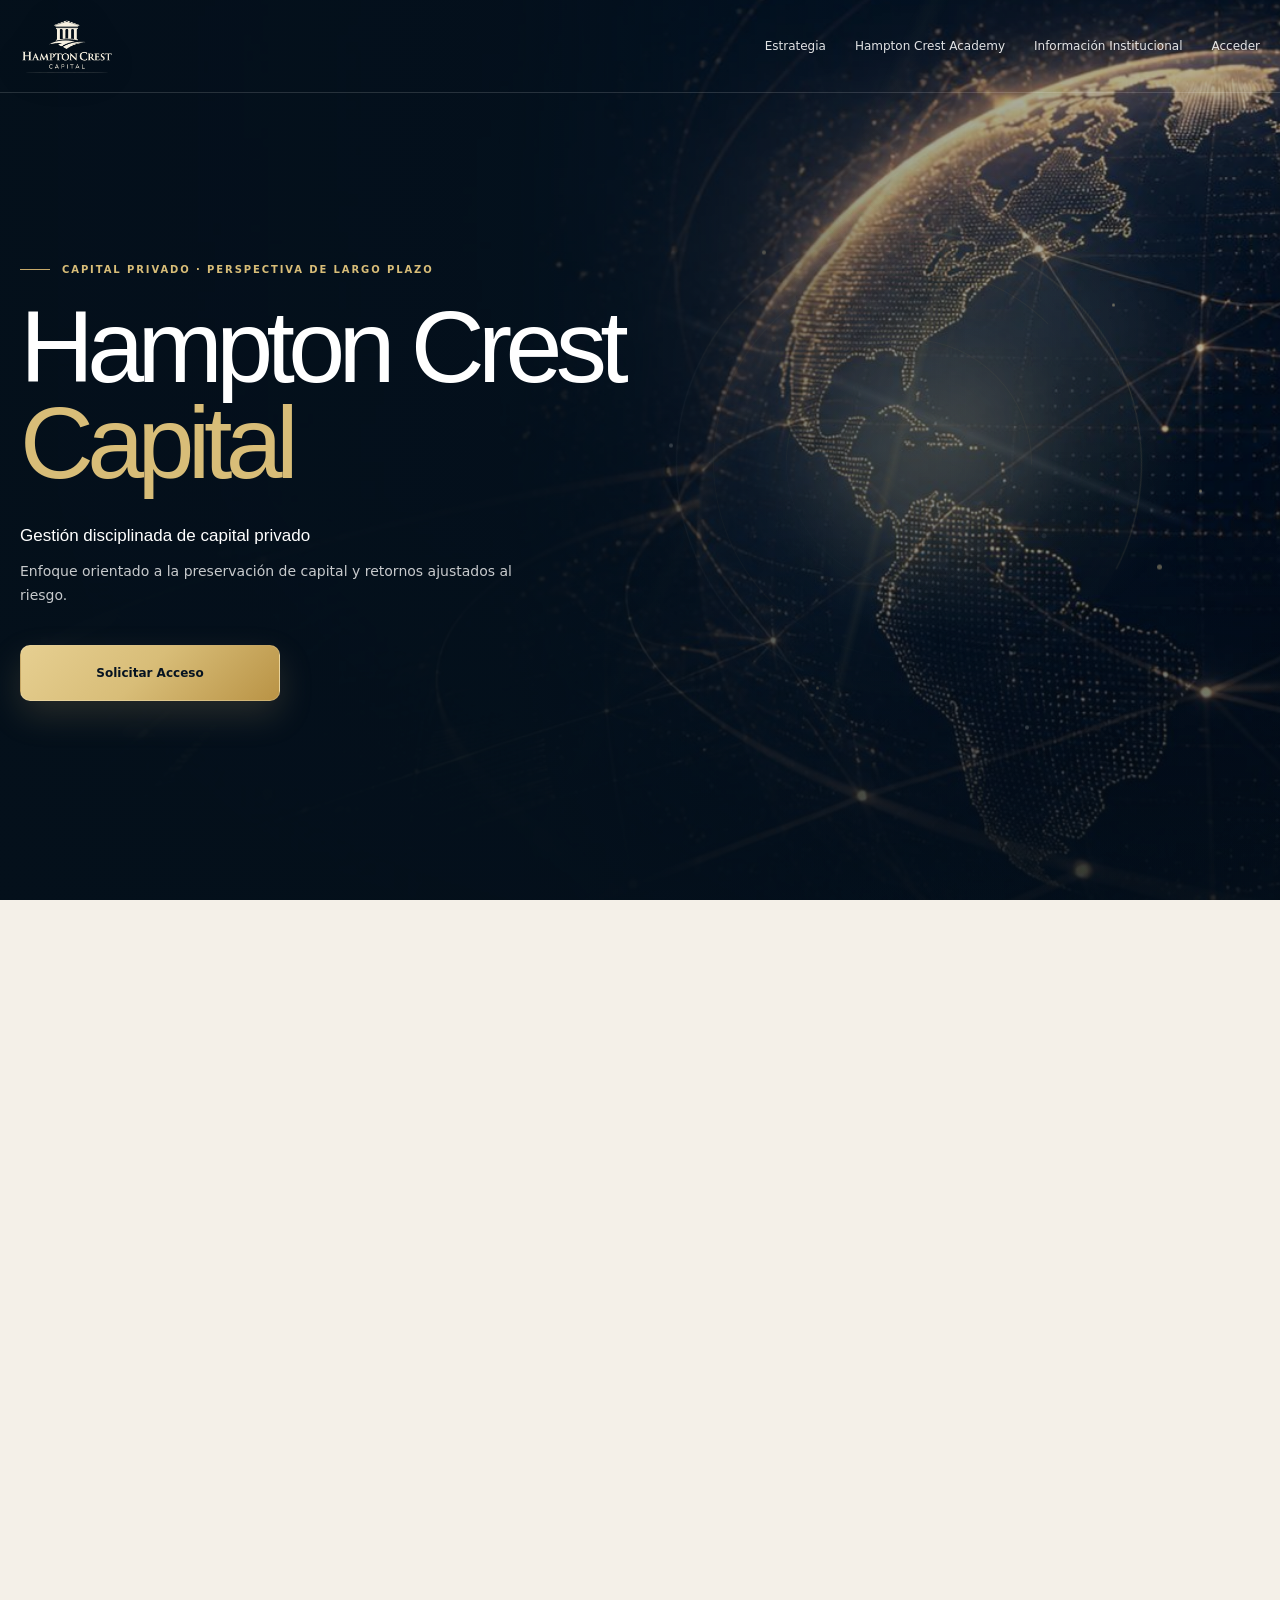
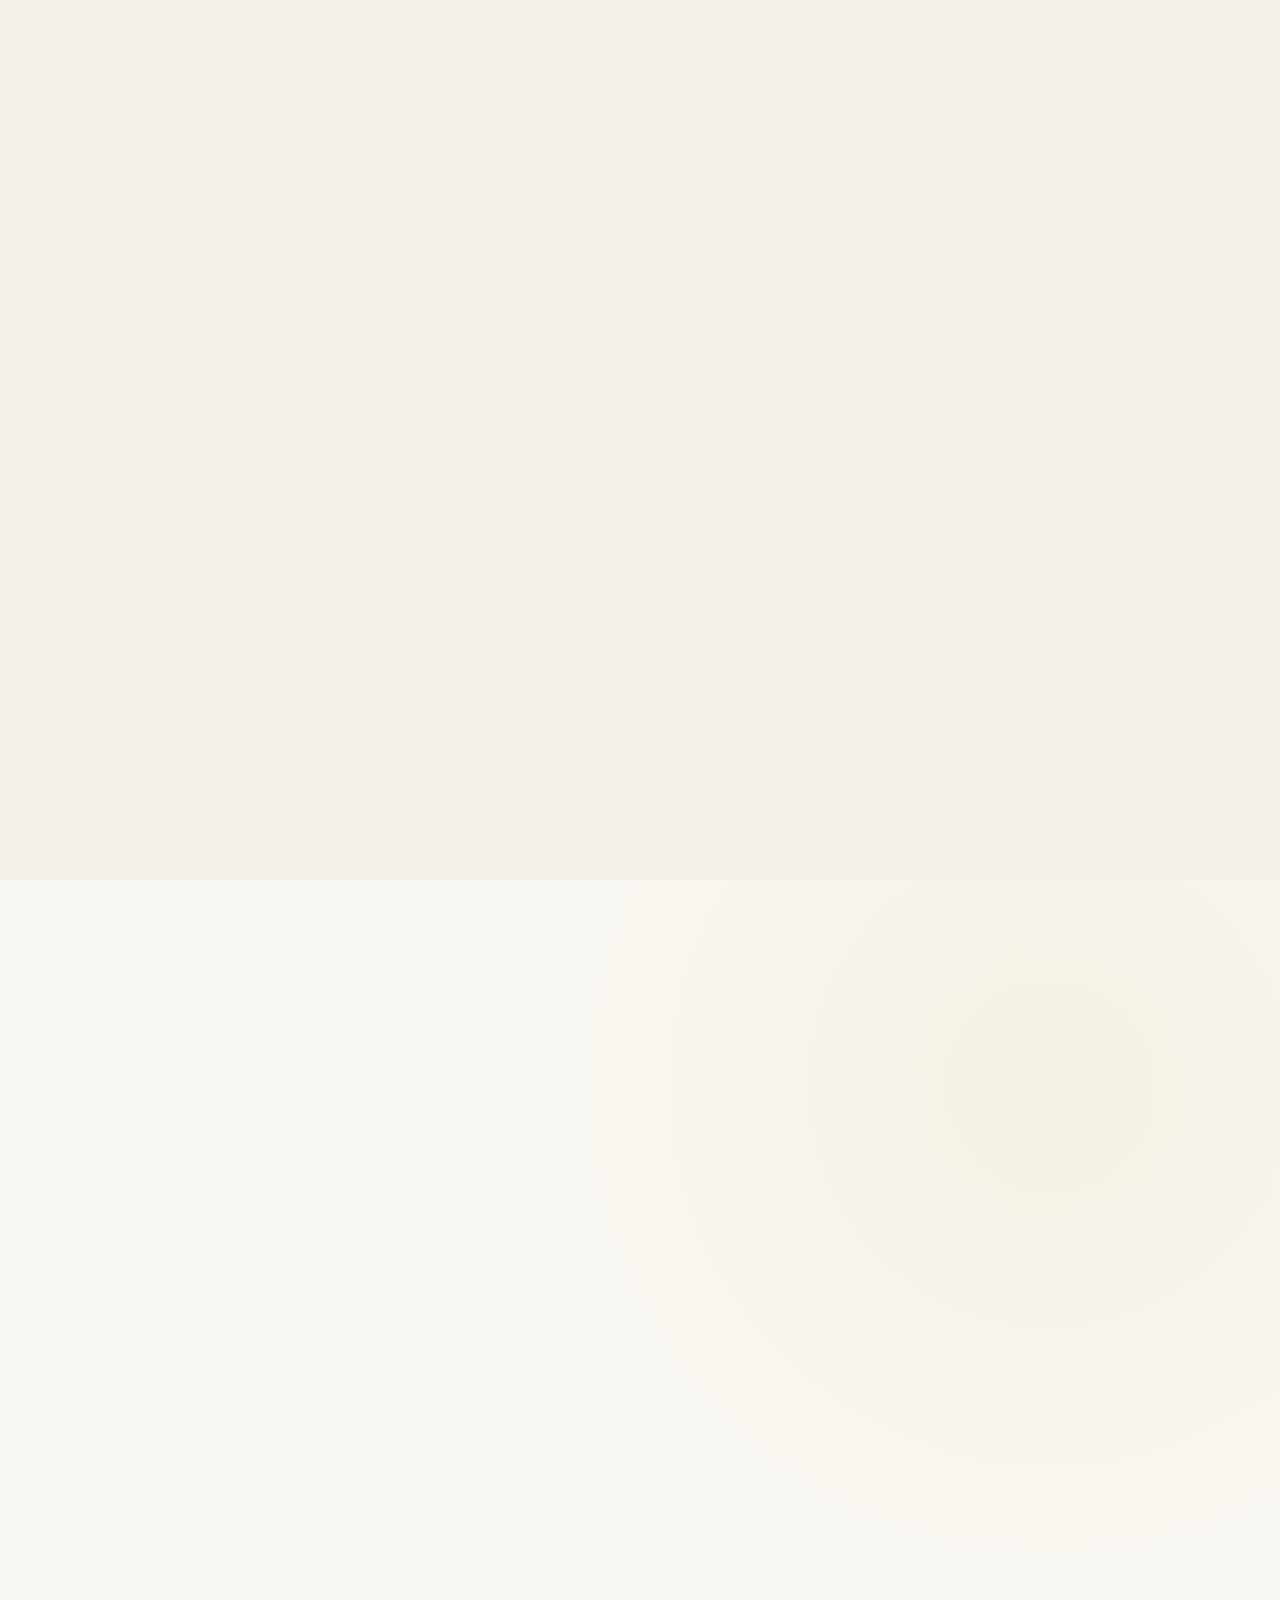
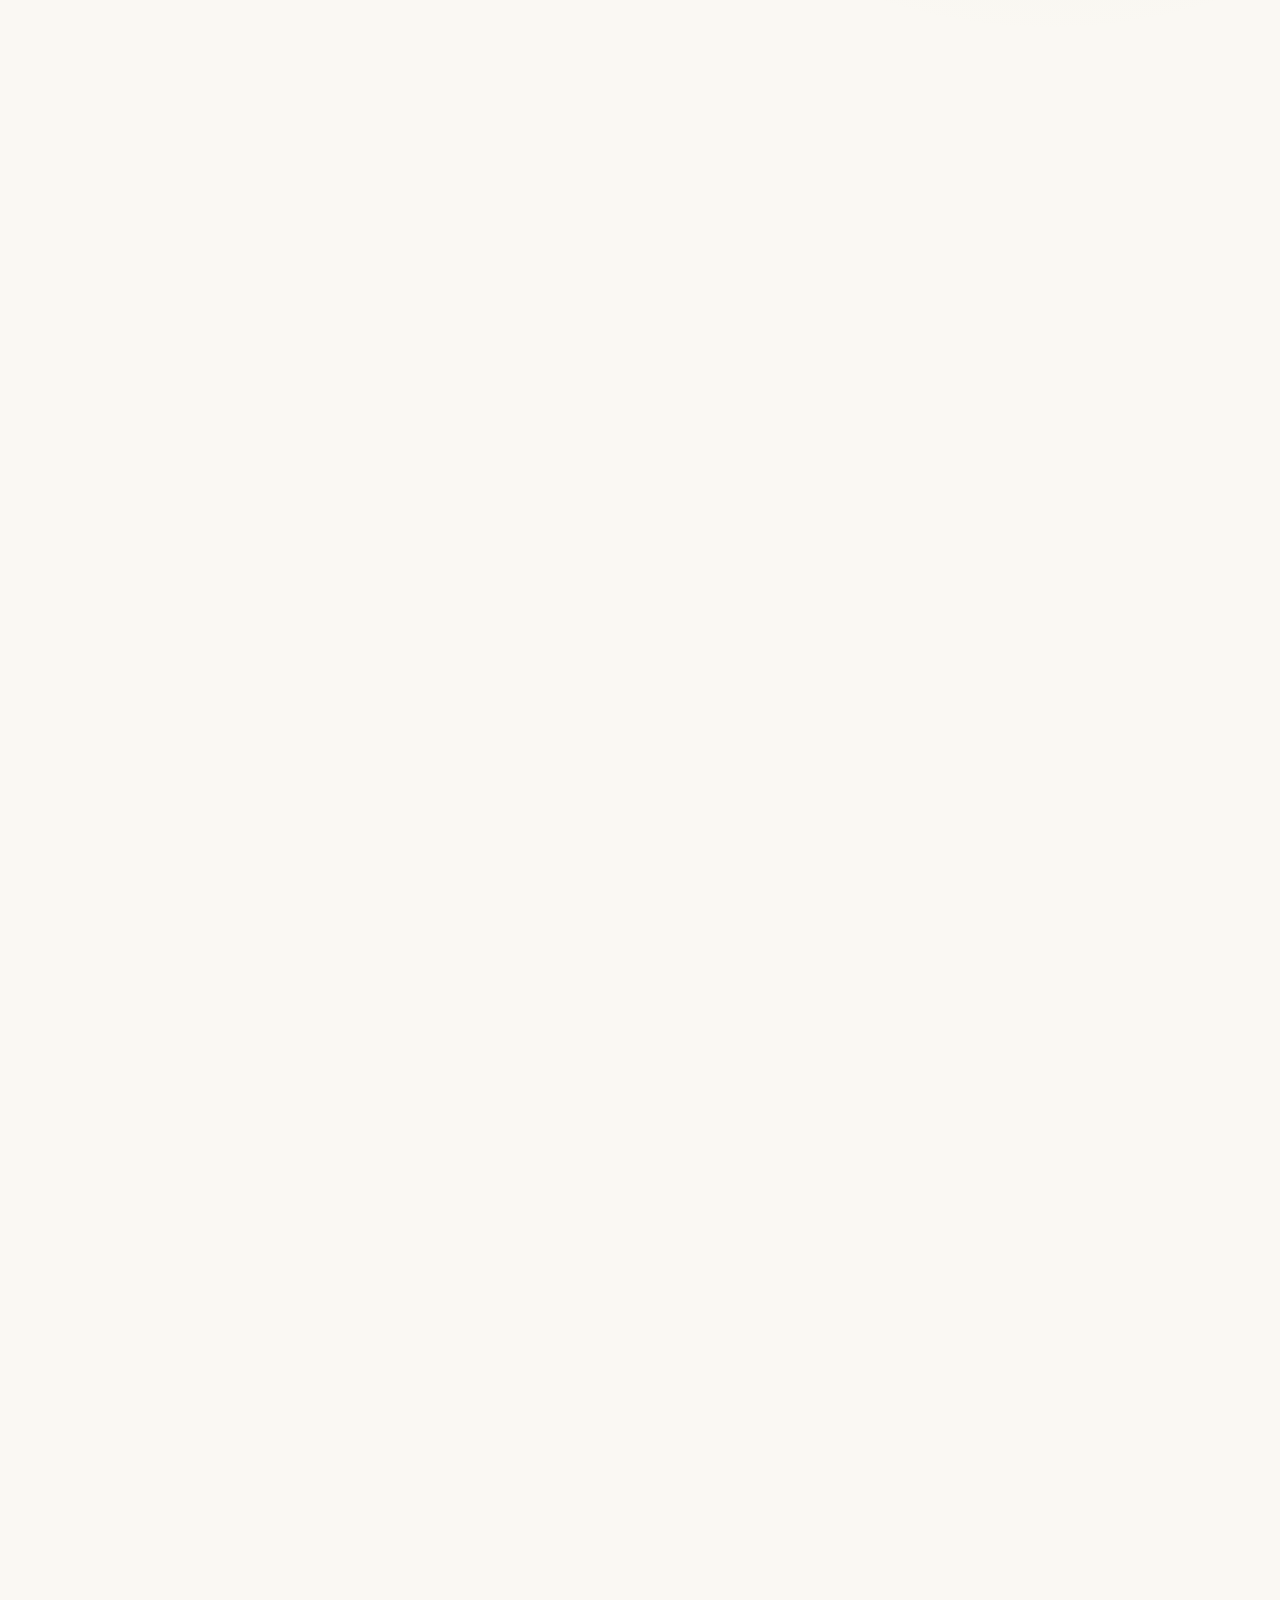
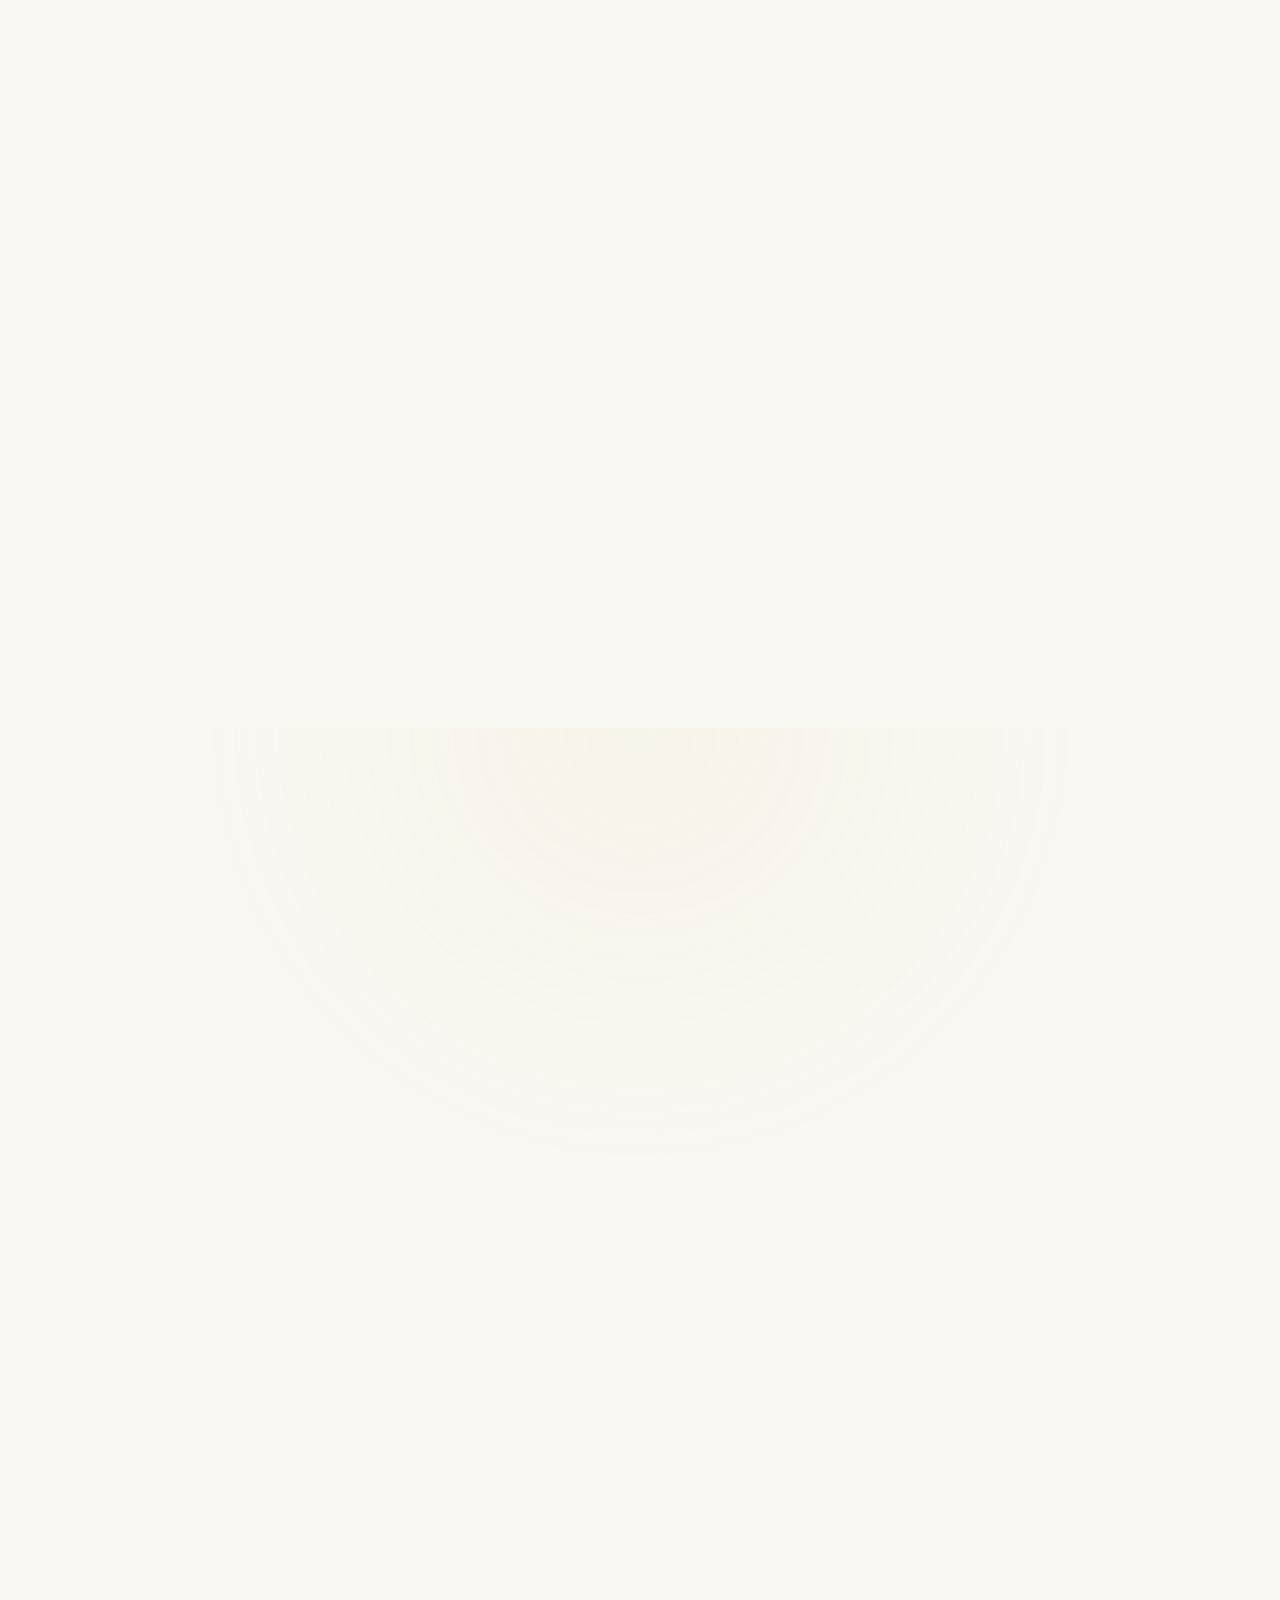
==== commit 1eedd8a0: "Fix investor access domain and Spanish labels" ====
--- a/index.html
+++ b/index.html
@@ -5,24 +5,25 @@
     <meta name="viewport" content="width=device-width, initial-scale=1.0" />
     <meta
       name="description"
-      content="Hampton Crest Capital is a private investment firm focused on disciplined capital management, risk control and long-term value creation."
+      content="Hampton Crest Capital es una firma privada de inversi&oacute;n enfocada en gesti&oacute;n disciplinada de capital, control del riesgo y creaci&oacute;n de valor a largo plazo."
     />
-    <meta property="og:title" content="Hampton Crest Capital | Private Investment Firm" />
+    <meta property="og:title" content="Hampton Crest Capital | Firma Privada de Inversi&oacute;n" />
     <meta
       property="og:description"
-      content="Disciplined capital management, risk control and long-term value creation."
+      content="Gesti&oacute;n disciplinada de capital, control del riesgo y creaci&oacute;n de valor a largo plazo."
     />
     <meta property="og:type" content="website" />
     <meta property="og:url" content="https://hamptoncrestcapital.com/" />
     <meta property="og:image" content="https://hamptoncrestcapital.com/assets/hampton-hero-globe-optimized.jpg" />
-    <meta property="og:image:alt" content="Hampton Crest Capital institutional abstract visual" />
+    <meta property="og:image:alt" content="Visual institucional abstracto de Hampton Crest Capital" />
     <meta name="twitter:card" content="summary_large_image" />
     <link rel="icon" href="assets/favicon.svg" type="image/svg+xml" />
-    <title>Hampton Crest Capital | Private Investment Firm</title>
+    <title>Hampton Crest Capital | Firma Privada de Inversi&oacute;n</title>
     <link rel="canonical" href="https://hamptoncrestcapital.com/" />
     <link rel="preload" href="assets/hampton-hero-globe-optimized.jpg" as="image" fetchpriority="high" />
     <link rel="preload" href="styles.css" as="style" />
     <link rel="stylesheet" href="styles.css" />
+    <script src="/analytics.js" defer></script>
   </head>
   <body>
     <a class="skip-link" href="#main-content">Saltar al contenido principal</a>
@@ -38,7 +39,7 @@
           <a href="strategy.html">Estrategia</a>
           <a href="academy.html">Hampton Crest Academy</a>
           <a href="documents.html">Información Institucional</a>
-          <a href="https://investorhamptoncrest.com" target="_blank" rel="noopener noreferrer" title="Área privada para inversionistas" aria-label="Acceder: área privada para inversionistas">Acceder</a>
+          <a href="https://investor.hamptoncrestcapital.com" target="_blank" rel="noopener noreferrer" title="Área privada para inversionistas" aria-label="Acceder: área privada para inversionistas">Acceder</a>
         </nav>
 
         <button class="menu-toggle" type="button" aria-expanded="false" aria-controls="mobile-menu">
@@ -52,7 +53,7 @@
           <a href="strategy.html">Estrategia</a>
           <a href="academy.html">Hampton Crest Academy</a>
           <a href="documents.html">Información Institucional</a>
-          <a class="portal-button" href="https://investorhamptoncrest.com" target="_blank" rel="noopener noreferrer" title="Área privada para inversionistas" aria-label="Acceder: área privada para inversionistas">Acceder</a>
+          <a class="portal-button" href="https://investor.hamptoncrestcapital.com" target="_blank" rel="noopener noreferrer" title="Área privada para inversionistas" aria-label="Acceder: área privada para inversionistas">Acceder</a>
         </nav>
       </div>
     </header>
@@ -104,12 +105,12 @@
             </div>
           </div>
           <div class="investor-access-grid" aria-label="Accesos del Centro del Inversor">
-            <a class="investor-access-card investor-access-card-primary" href="centro-del-inversor/index.html">
+            <a class="investor-access-card investor-access-card-primary" href="https://centering.hamptoncrestcapital.com">
               <span class="access-card-label">Acceso gratuito</span>
               <strong>Entrar al Centro del Inversor</strong>
               <small>Explore educación financiera, recursos básicos y materiales introductorios.</small>
             </a>
-            <a class="investor-access-card investor-access-card-light" href="centro-del-inversor/index.html#/academia" title="Academia gratuita del Centro del Inversor" aria-label="Acceder a la academia gratuita del Centro del Inversor">
+            <a class="investor-access-card investor-access-card-light" href="https://centering.hamptoncrestcapital.com" title="Academia gratuita del Centro del Inversor" aria-label="Acceder a la academia gratuita del Centro del Inversor">
               <span class="access-card-label">Academia gratuita</span>
               <strong>Explorar contenidos</strong>
               <small>Acceda a cursos, biblioteca educativa y recursos introductorios sin entrar al portal privado.</small>
@@ -291,7 +292,7 @@
       </div>
       <div class="container footer-bottom">
         <span>&copy; 2026 Hampton Crest Capital. Todos los derechos reservados.</span>
-        <div><a href="privacy-policy.html">Privacy Policy</a><a href="terms.html">Terms &amp; Conditions</a></div>
+        <div><a href="privacy-policy.html">Pol&iacute;tica de Privacidad</a><a href="terms.html">T&eacute;rminos y Condiciones</a></div>
       </div>
     </footer>
 
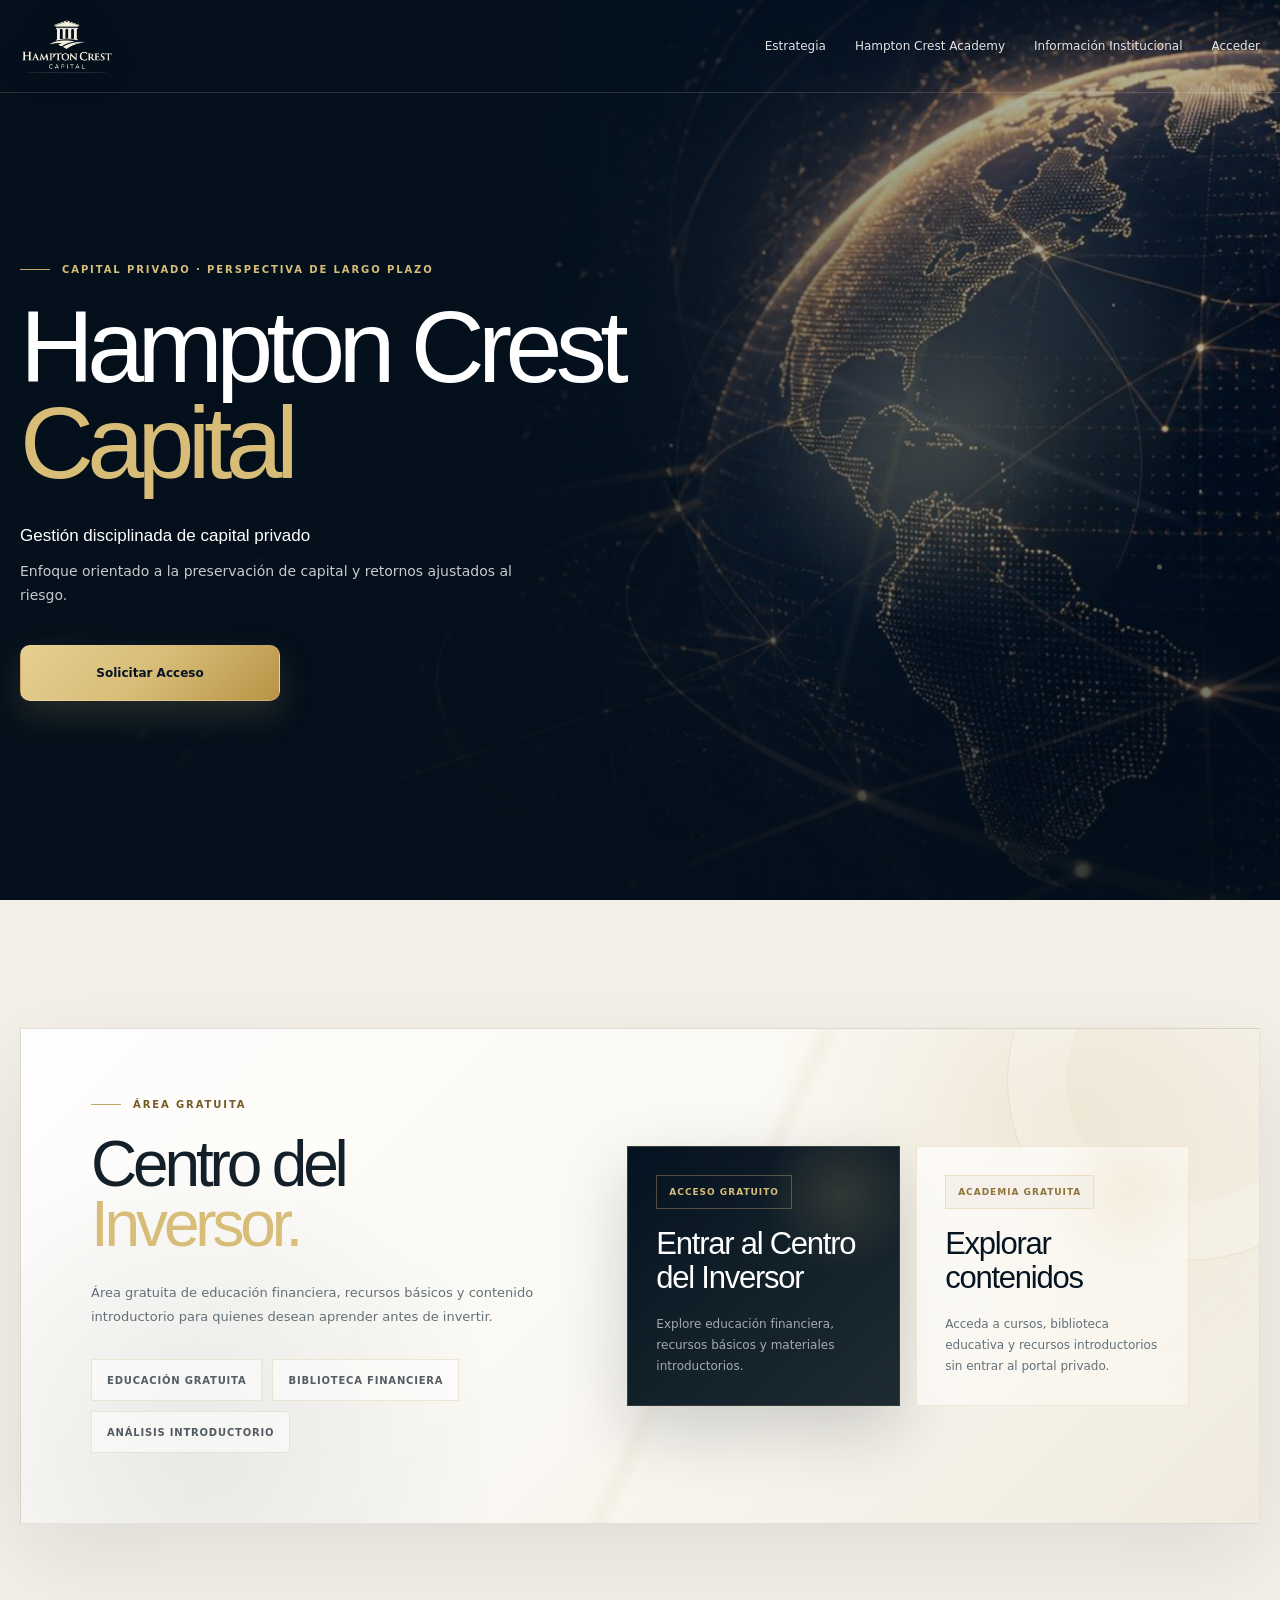
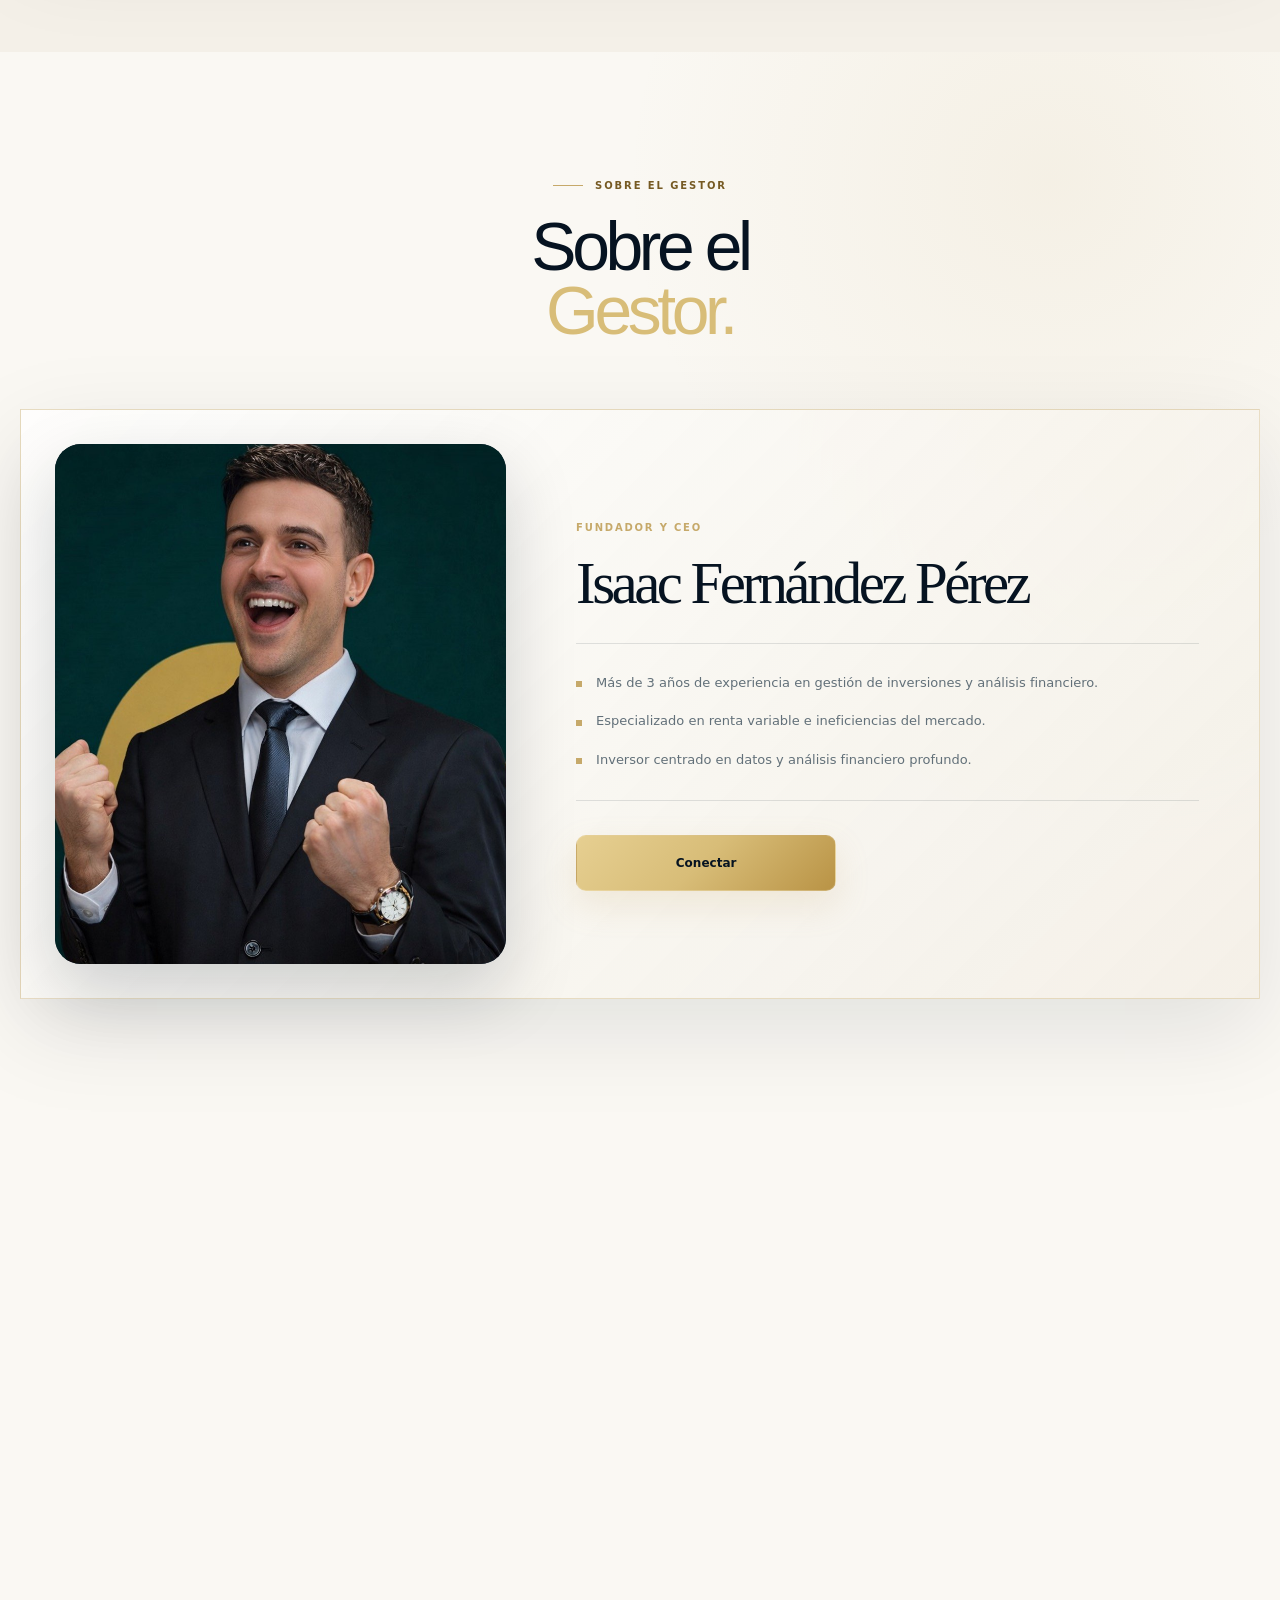
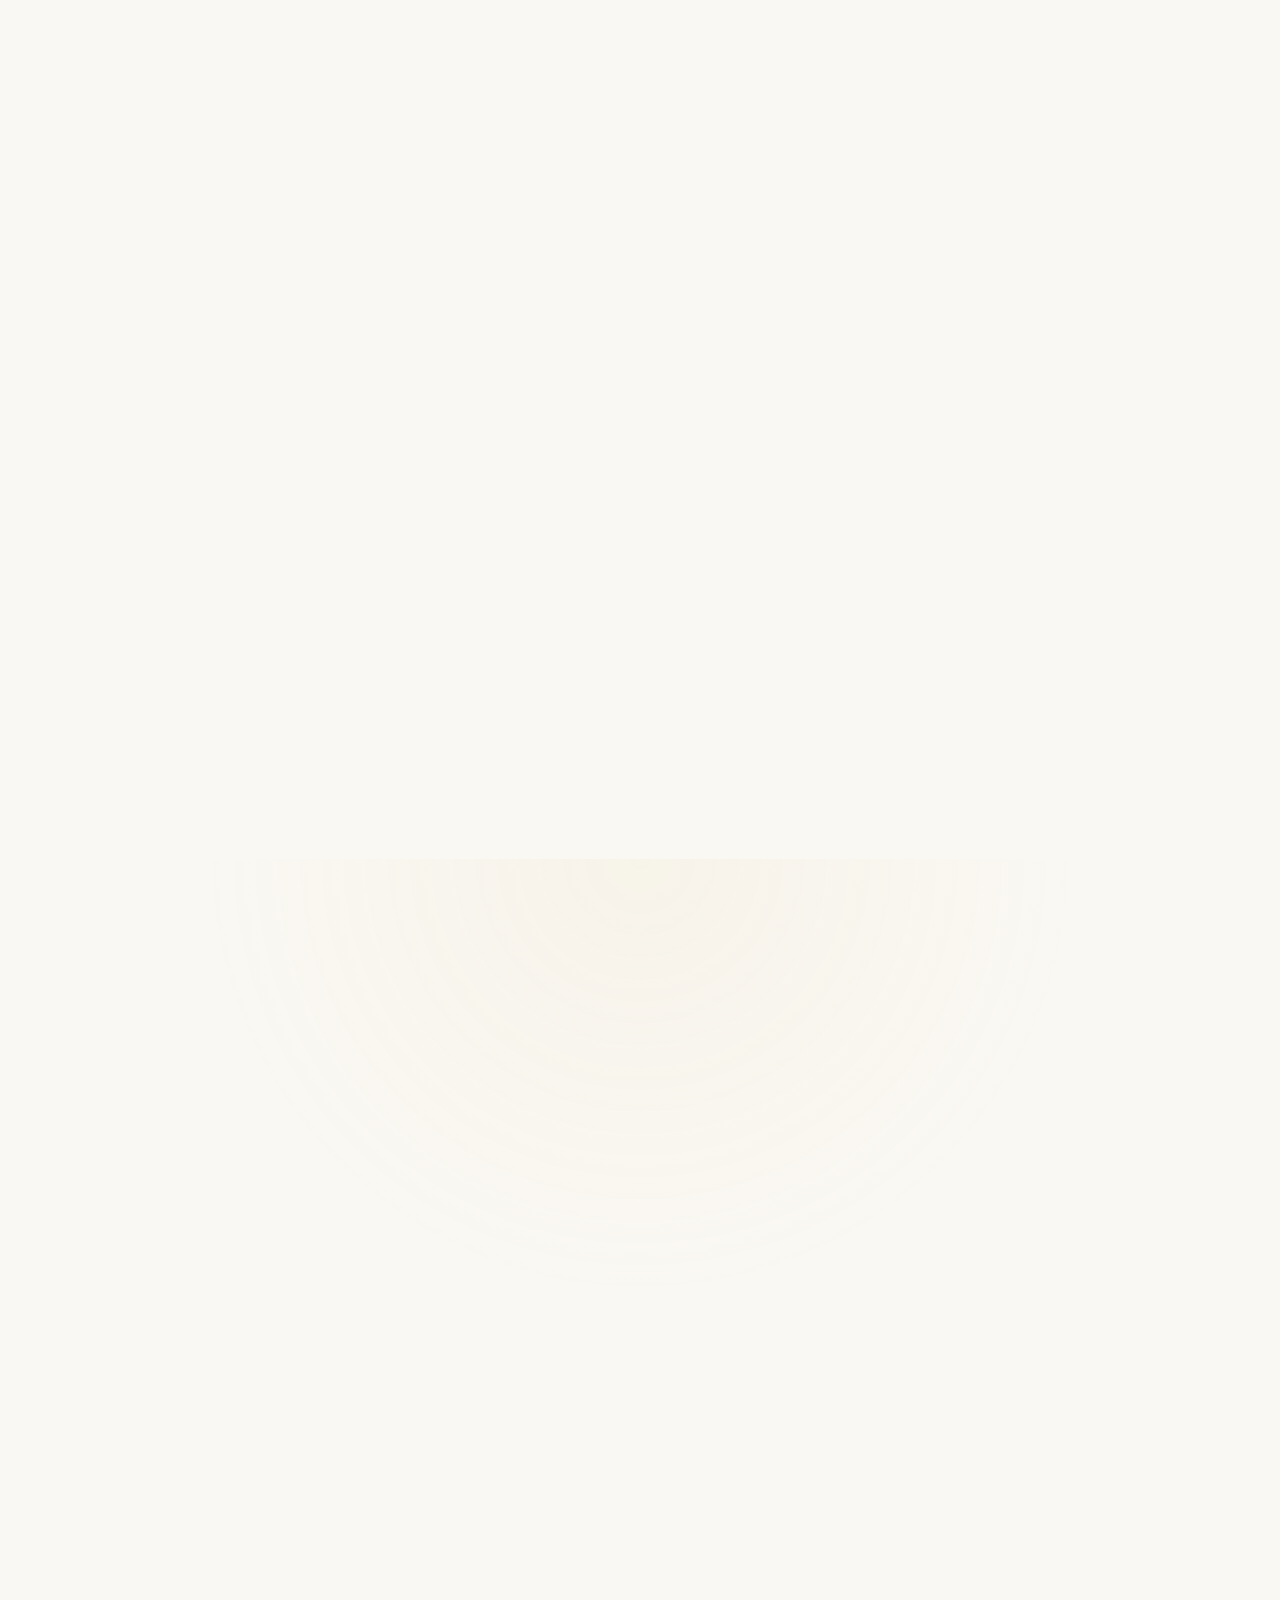
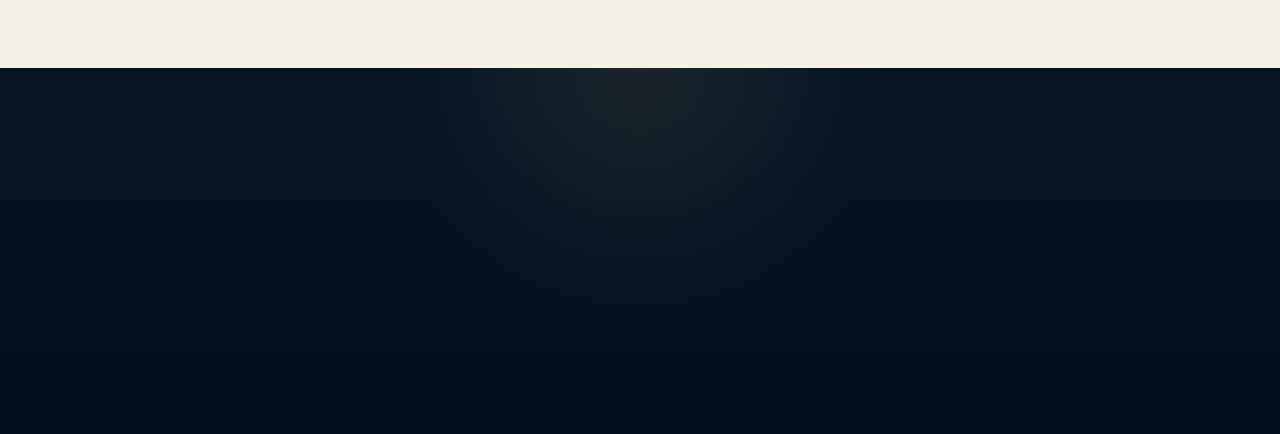
==== commit c46abd70: "Force fresh investor portal login links" ====
--- a/index.html
+++ b/index.html
@@ -39,7 +39,7 @@
           <a href="strategy.html">Estrategia</a>
           <a href="academy.html">Hampton Crest Academy</a>
           <a href="documents.html">Información Institucional</a>
-          <a href="https://investor.hamptoncrestcapital.com" target="_blank" rel="noopener noreferrer" title="Área privada para inversionistas" aria-label="Acceder: área privada para inversionistas">Acceder</a>
+          <a href="https://www.investorhamptoncrest.com/?fresh=1" target="_blank" rel="noopener noreferrer" title="Área privada para inversionistas" aria-label="Acceder: área privada para inversionistas">Acceder</a>
         </nav>
 
         <button class="menu-toggle" type="button" aria-expanded="false" aria-controls="mobile-menu">
@@ -53,7 +53,7 @@
           <a href="strategy.html">Estrategia</a>
           <a href="academy.html">Hampton Crest Academy</a>
           <a href="documents.html">Información Institucional</a>
-          <a class="portal-button" href="https://investor.hamptoncrestcapital.com" target="_blank" rel="noopener noreferrer" title="Área privada para inversionistas" aria-label="Acceder: área privada para inversionistas">Acceder</a>
+          <a class="portal-button" href="https://www.investorhamptoncrest.com/?fresh=1" target="_blank" rel="noopener noreferrer" title="Área privada para inversionistas" aria-label="Acceder: área privada para inversionistas">Acceder</a>
         </nav>
       </div>
     </header>
@@ -84,7 +84,7 @@
             Enfoque orientado a la preservación de capital y retornos ajustados al riesgo.
           </p>
           <div class="hero-actions">
-            <a class="button button-gold" href="https://kyc.hamptoncrestcapital.com" target="_blank" rel="noopener noreferrer">Solicitar Acceso</a>
+            <a class="button button-gold" href="kyc.html">Solicitar Acceso</a>
           </div>
         </div>
       </section>
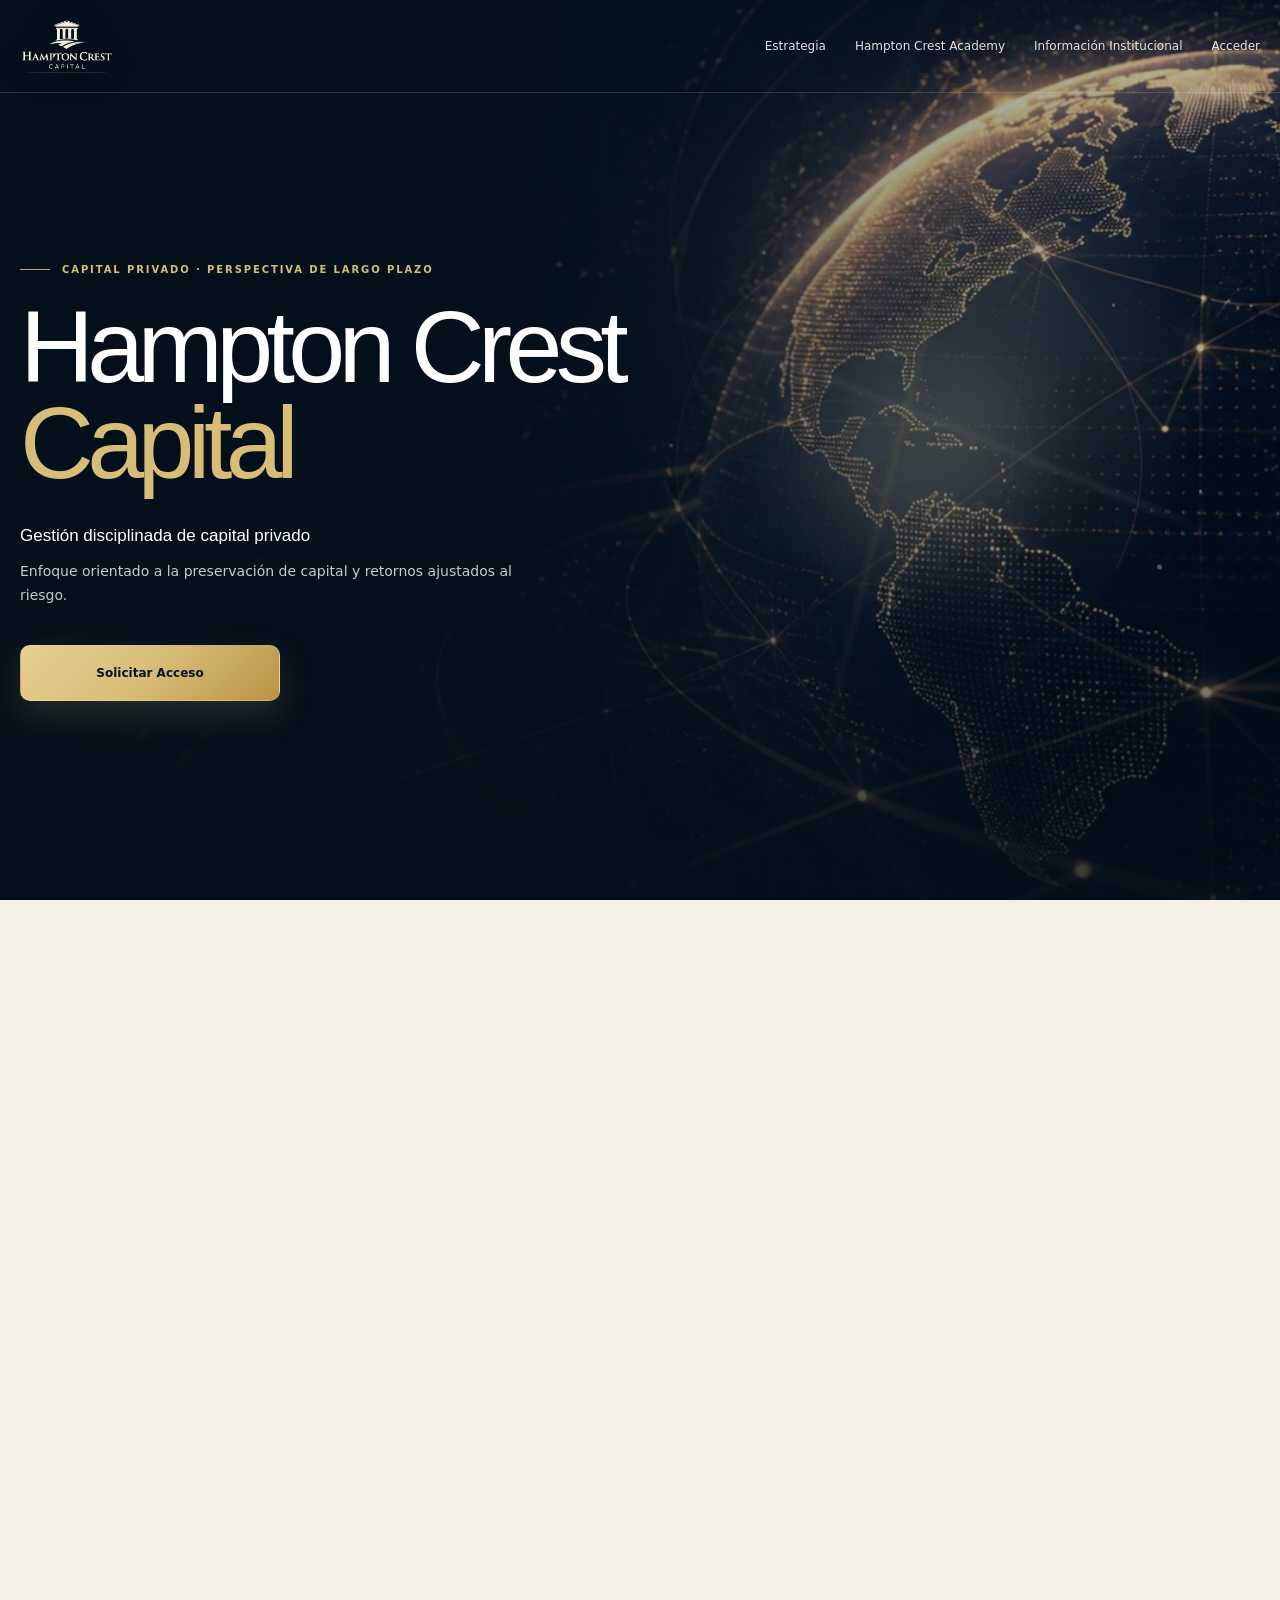
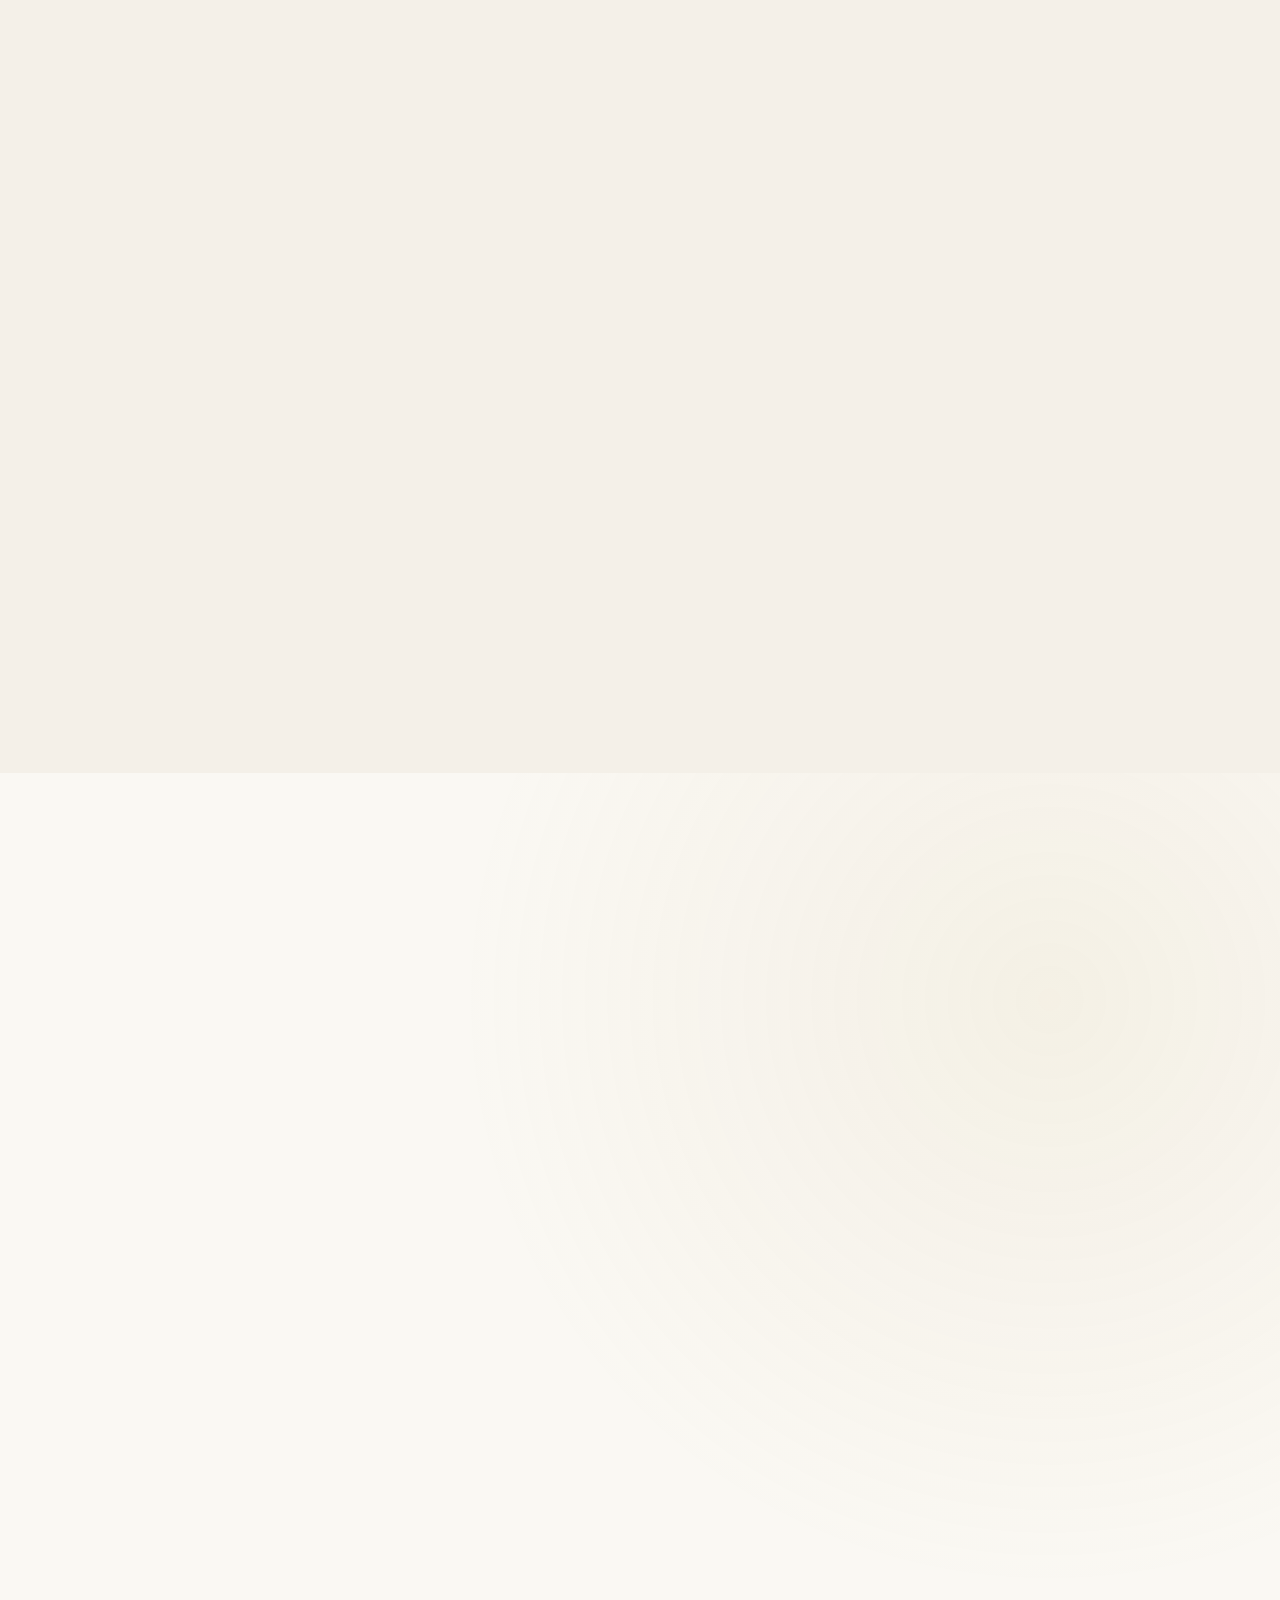
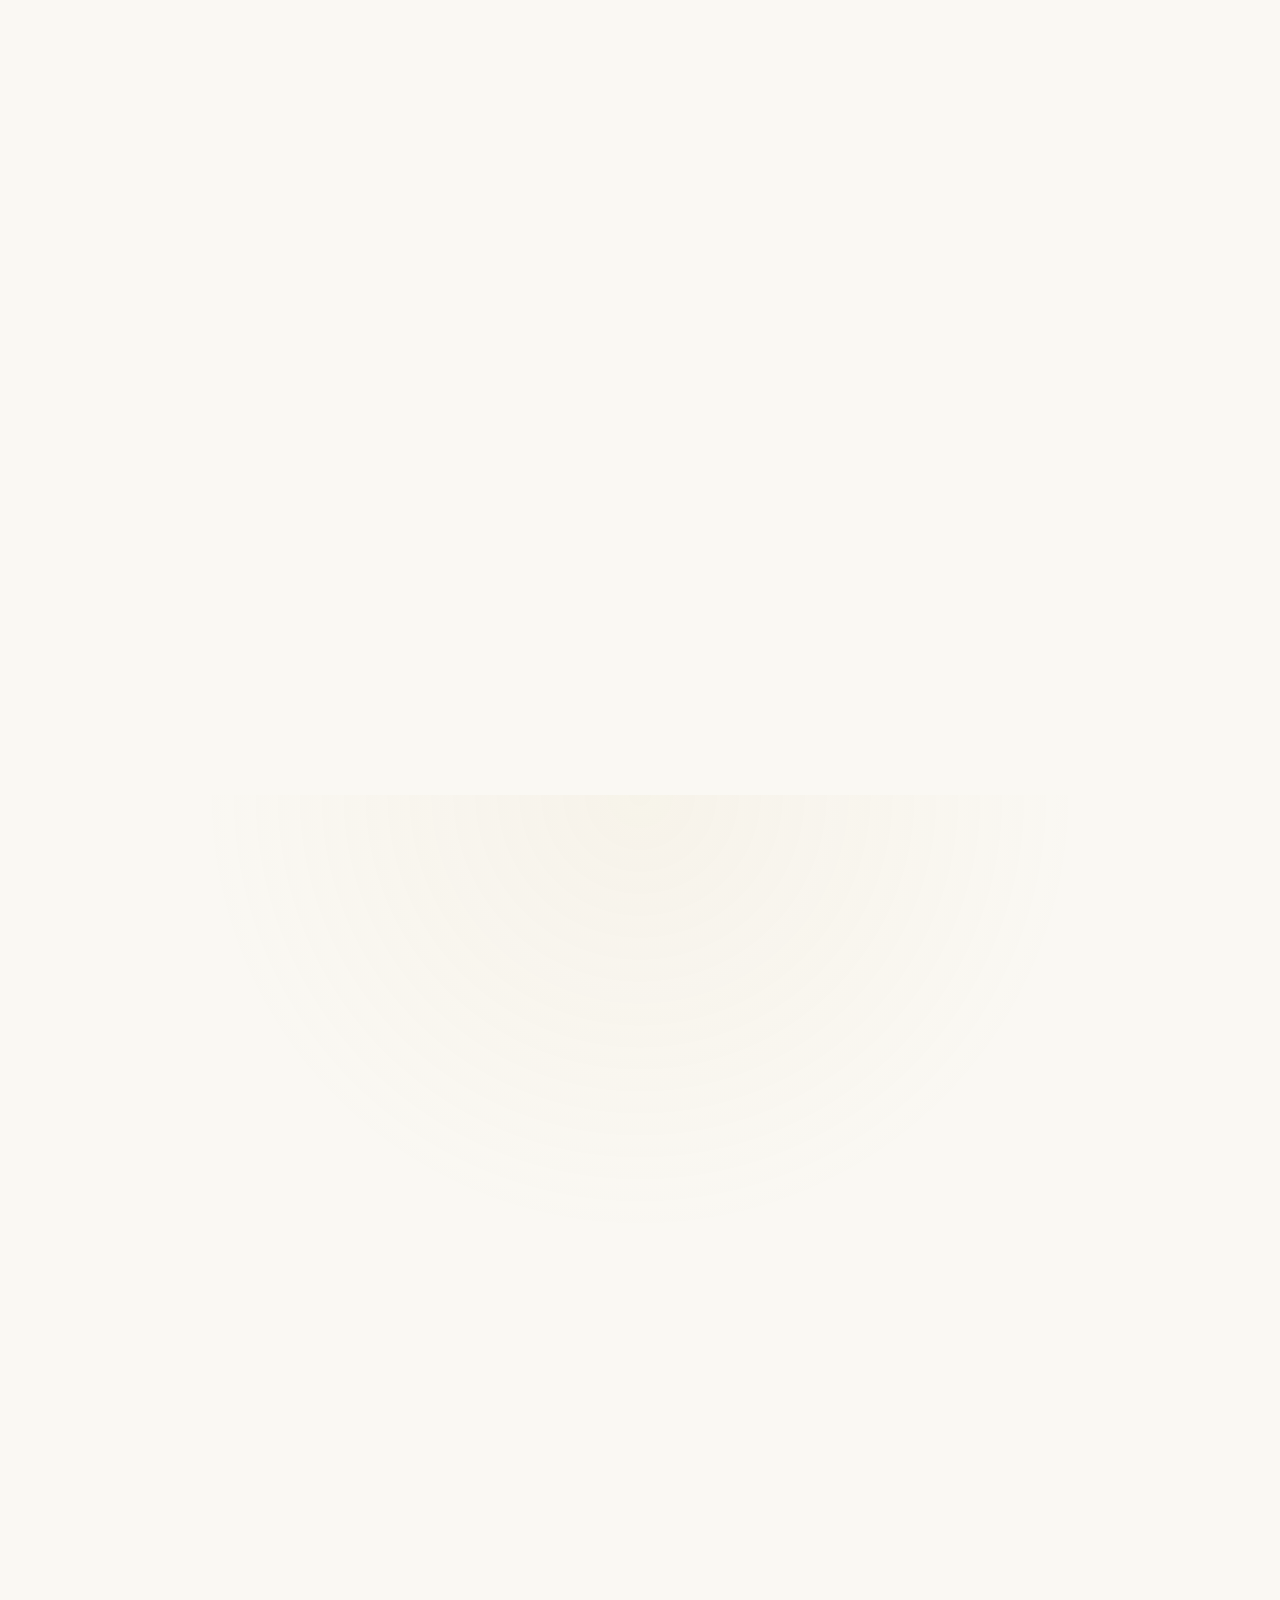
==== commit e657be62: "Add founder investment philosophy quote" ====
--- a/index.html
+++ b/index.html
@@ -140,6 +140,9 @@
             <div class="manager-profile">
               <span>Fundador y CEO</span>
               <h3>Isaac Fernández Pérez</h3>
+              <blockquote class="manager-philosophy">
+                Invertir es un lujo necesario que debe asumirse con criterio, disciplina y visión de largo plazo.
+              </blockquote>
               <ul>
                 <li>Más de 3 años de experiencia en gestión de inversiones y análisis financiero.</li>
                 <li>Especializado en renta variable e ineficiencias del mercado.</li>
--- a/styles.css
+++ b/styles.css
@@ -735,6 +735,17 @@
   color: var(--navy);
   font: 500 clamp(36px, 4.6vw, 62px)/1.04 "Manrope";
   letter-spacing: -.06em;
+}
+.manager-philosophy {
+  position: relative;
+  margin: 0 0 28px;
+  padding: 18px 0 18px 24px;
+  color: rgba(19,32,42,.84);
+  border-left: 2px solid var(--gold);
+  font-family: Georgia, "Times New Roman", serif;
+  font-size: clamp(18px, 1.7vw, 24px);
+  font-style: italic;
+  line-height: 1.45;
 }
 .manager-profile ul {
   display: grid;
@@ -2254,6 +2265,63 @@
 @media (max-width: 1050px) {
   .desktop-nav { display: none; }
   .desktop-portal { margin-left: auto; }
+  .menu-toggle {
+    margin-left: auto;
+    width: 44px;
+    height: 44px;
+    display: grid;
+    align-content: center;
+    justify-items: center;
+    gap: 7px;
+    padding: 0 10px;
+    color: #fff;
+    border: 1px solid rgba(255,255,255,.24);
+    background: rgba(255,255,255,.045);
+  }
+  .menu-toggle span:not(.sr-only) {
+    display: block;
+    width: 22px;
+    height: 1.5px;
+    background: currentColor;
+    transition: transform .2s;
+  }
+  .menu-toggle[aria-expanded="true"] span:first-child { transform: translateY(4px) rotate(45deg); }
+  .menu-toggle[aria-expanded="true"] span:nth-child(2) { transform: translateY(-4px) rotate(-45deg); }
+  .mobile-menu {
+    display: block;
+    visibility: hidden;
+    opacity: 0;
+    position: absolute;
+    top: 92px;
+    left: 0;
+    width: 100%;
+    padding: 18px 20px 26px;
+    background: rgba(4,17,27,.985);
+    transform: translateY(-10px);
+    transition: .2s;
+  }
+  .mobile-menu.open {
+    visibility: visible;
+    opacity: 1;
+    transform: translateY(0);
+  }
+  .mobile-menu nav {
+    display: grid;
+    width: min(100%, 560px);
+    margin-inline: auto;
+  }
+  .mobile-menu nav > a:not(.portal-button) {
+    min-height: 48px;
+    display: flex;
+    align-items: center;
+    color: rgba(255,255,255,.86);
+    border-bottom: 1px solid rgba(255,255,255,.09);
+    font: 500 14px "Manrope";
+  }
+  .mobile-menu .portal-button {
+    width: 100%;
+    margin-top: 18px;
+  }
   .strategy-grid, .principles { grid-template-columns: 1fr 1fr; }
   .strategy-card.large-card { grid-column: 1 / -1; }
   .footer-main { grid-template-columns: 1fr 1fr 1fr; }
@@ -4726,3 +4794,489 @@
     max-width: min(100%, calc(100vw - 72px));
   }
 }
+
+/* Mobile-only finishing layer: keep desktop/tablet intact, improve phone rhythm. */
+@media (max-width: 640px) {
+  .container {
+    width: min(calc(100% - 28px), var(--max));
+  }
+
+  .section {
+    padding: 68px 0;
+  }
+
+  .site-header {
+    border-bottom-color: rgba(255,255,255,.1);
+  }
+
+  .nav-shell {
+    width: calc(100% - 28px);
+    height: 68px;
+  }
+
+  .official-logo-crop {
+    height: 38px;
+  }
+
+  .menu-toggle {
+    width: 44px;
+    height: 44px;
+    padding: 0 10px;
+    border: 1px solid rgba(255,255,255,.3);
+    border-radius: 0;
+    background: rgba(255,255,255,.055);
+    justify-items: center;
+  }
+
+  .menu-toggle span:not(.sr-only) {
+    width: 22px;
+    height: 1.5px;
+  }
+
+  .mobile-menu {
+    top: 68px;
+    padding: 10px 14px 18px;
+    background: rgba(4,17,27,.985);
+    box-shadow: 0 20px 45px rgba(0,0,0,.22);
+  }
+
+  .mobile-menu nav > a:not(.portal-button) {
+    min-height: 48px;
+    display: flex;
+    align-items: center;
+    padding: 0 4px;
+    font-size: 13px;
+    letter-spacing: .03em;
+  }
+
+  .mobile-menu .portal-button {
+    width: 100%;
+    min-height: 48px;
+    margin-top: 14px;
+    border-radius: 8px;
+  }
+
+  .hero {
+    min-height: 100svh;
+    height: auto;
+    padding-top: 68px;
+  }
+
+  .hero-image {
+    background-position: 65% center;
+    opacity: .58;
+  }
+
+  .hero-globe-effects {
+    width: 100vw;
+    right: -57vw;
+    top: 30%;
+    opacity: .34;
+  }
+
+  .hero-connection-lines {
+    right: -48vw;
+    top: 30%;
+    opacity: .16;
+  }
+
+  .hero-overlay {
+    background:
+      linear-gradient(0deg, rgba(4,16,27,.99) 0%, rgba(4,16,27,.86) 50%, rgba(4,16,27,.62) 100%),
+      linear-gradient(90deg, rgba(4,16,27,.94), rgba(4,16,27,.25));
+  }
+
+  .hero-content {
+    padding: 0 0 max(74px, calc(62px + env(safe-area-inset-bottom)));
+  }
+
+  .eyebrow {
+    gap: 10px;
+    font-size: 8.5px;
+    line-height: 1.55;
+    letter-spacing: .16em;
+  }
+
+  .eyebrow span {
+    width: 24px;
+  }
+
+  .hero h1 {
+    margin-top: 14px;
+    max-width: 9.5ch;
+    font-size: clamp(48px, 15.5vw, 62px);
+    line-height: .98;
+  }
+
+  h2,
+  .section-heading h2 {
+    font-size: clamp(40px, 12.4vw, 56px);
+    line-height: .98;
+  }
+
+  .hero-subtitle {
+    margin-top: 20px;
+    font-size: 14px;
+  }
+
+  .hero-description {
+    max-width: 32ch;
+    font-size: 12.5px;
+    line-height: 1.7;
+  }
+
+  .hero-actions,
+  .contact-actions {
+    max-width: 330px;
+  }
+
+  .button,
+  .button-gold,
+  .academy-button,
+  .tool-button,
+  .download-button {
+    min-height: 54px;
+    border-radius: 10px;
+  }
+
+  .hero-foot {
+    display: none;
+  }
+
+  .split-heading,
+  .strategy-top {
+    gap: 24px;
+  }
+
+  .heading-copy .lead {
+    font-size: 15.5px;
+    line-height: 1.65;
+  }
+
+  .heading-copy p:not(.lead) {
+    font-size: 12.5px;
+    line-height: 1.75;
+  }
+
+  .investor-access-panel {
+    gap: 30px;
+    padding: 34px 20px;
+    border-radius: 18px;
+  }
+
+  .investor-access-copy p {
+    font-size: 13px;
+    line-height: 1.75;
+  }
+
+  .access-highlights {
+    gap: 8px;
+    margin-top: 26px;
+  }
+
+  .access-highlights span {
+    min-height: 40px;
+    font-size: 9px;
+    letter-spacing: .08em;
+  }
+
+  .investor-access-card {
+    min-height: 168px;
+    padding: 22px;
+    border-radius: 14px;
+  }
+
+  .investor-access-card strong {
+    font-size: 18px;
+    line-height: 1.22;
+  }
+
+  .investor-access-card small {
+    font-size: 11.5px;
+    line-height: 1.6;
+  }
+
+  .manager-card {
+    margin-top: 42px;
+    padding: 18px;
+    border-radius: 18px;
+  }
+
+  .manager-photo-wrap {
+    min-height: 345px;
+    border-radius: 14px;
+  }
+
+  .manager-profile h3 {
+    font-size: clamp(32px, 10vw, 46px);
+    line-height: 1.04;
+  }
+
+  .manager-philosophy {
+    margin-bottom: 22px;
+    padding: 14px 0 14px 18px;
+    font-size: clamp(17px, 5vw, 21px);
+  }
+
+  .manager-profile ul {
+    margin-top: 0;
+  }
+
+  .manager-profile li {
+    line-height: 1.65;
+  }
+
+  .investment-principles {
+    gap: 12px;
+    margin-top: 38px;
+  }
+
+  .investment-principles .principle-card {
+    min-height: 278px;
+    padding: 118px 24px 28px;
+  }
+
+  .investment-principles .principle-card::before {
+    height: 88px;
+  }
+
+  .investment-principles .principle-card::after {
+    inset: 88px 0 0;
+  }
+
+  .investment-principles .icon-wrap {
+    top: 21px;
+    left: 24px;
+    width: 50px;
+    height: 50px;
+  }
+
+  .investment-principles .principle-card h3 {
+    font-size: clamp(24px, 7.4vw, 30px);
+  }
+
+  .investment-principles .principle-card p {
+    font-size: 12.5px;
+    line-height: 1.68;
+  }
+
+  .academy-editorial-content {
+    padding: 42px 18px 48px;
+    border-radius: 18px;
+  }
+
+  .academy-logo-editorial {
+    width: min(88%, 320px);
+    margin-bottom: 24px;
+  }
+
+  .academy .academy-copy-editorial h2 {
+    font-size: clamp(42px, 13vw, 58px);
+  }
+
+  .academy .academy-copy-editorial p {
+    font-size: 12.8px;
+    line-height: 1.72;
+  }
+
+  .documents-card,
+  .investor-free-card {
+    padding: 30px 20px;
+    border-radius: 18px;
+  }
+
+  .kyc-panel {
+    min-height: 320px;
+    padding: 24px 18px;
+    border-radius: 18px;
+  }
+
+  .trust-grid {
+    gap: 8px;
+    margin-top: 24px;
+  }
+
+  .trust-grid span {
+    min-height: 44px;
+    padding: 0 12px;
+    font-size: 9px;
+  }
+
+  .subpage-hero {
+    min-height: 520px;
+  }
+
+  .subpage-hero-content {
+    padding: 0 0 74px;
+  }
+
+  .subpage-hero h1 {
+    max-width: 10ch;
+    font-size: clamp(46px, 14.2vw, 62px);
+  }
+
+  .subpage-hero p {
+    margin-top: 22px;
+    font-size: 14px;
+    line-height: 1.6;
+  }
+
+  .premium-academy-copy {
+    padding: 36px 18px;
+    border-radius: 18px;
+  }
+
+  .premium-academy-logo {
+    max-width: min(88%, 320px);
+  }
+
+  .resource-card,
+  .document-card {
+    min-height: 285px;
+    padding: 24px;
+    border-radius: 16px;
+  }
+
+  .document-card h2,
+  .document-card h3,
+  .resource-card h3 {
+    font-size: 21px;
+    line-height: 1.2;
+  }
+
+  .document-actions {
+    gap: 10px;
+  }
+
+  .strategy-editorial-section,
+  .strategy-operating-section {
+    padding-top: 58px;
+    padding-bottom: 58px;
+  }
+
+  .strategy-editorial-section .heading-copy {
+    padding: 18px;
+    border-radius: 14px;
+  }
+
+  .strategy-editorial-section .strategy-option-grid .strategy-principle-card,
+  .strategy-editorial-section .strategy-option-grid .strategy-feature-card,
+  .strategy-editorial-section .strategy-option-grid .strategy-wide-card,
+  .strategy-editorial-section .strategy-option-grid .strategy-support-card,
+  .strategy-editorial-section .strategy-option-grid .strategy-risk-card {
+    min-height: 216px;
+    padding: 22px;
+    border-radius: 15px;
+  }
+
+  .strategy-operating-section .process-block {
+    padding: 26px 18px;
+  }
+
+  .strategy-operating-section .process-card {
+    min-height: 0;
+    padding: 24px 20px;
+    border-radius: 14px;
+  }
+
+  .exclusive-cta {
+    padding-top: 74px;
+    padding-bottom: 74px;
+  }
+
+  .exclusive-cta p {
+    font-size: 13px;
+    line-height: 1.75;
+  }
+
+  footer {
+    padding-top: 38px;
+  }
+
+  footer .footer-main {
+    gap: 14px;
+    padding-bottom: 18px;
+  }
+
+  footer .footer-logo {
+    height: 56px;
+  }
+
+  footer .footer-company p {
+    max-width: 270px;
+    font-size: 11px;
+    line-height: 1.55;
+  }
+
+  footer .footer-contact .footer-social-links {
+    gap: 4px;
+  }
+
+  footer .footer-social-links a {
+    width: 42px;
+    height: 42px;
+    min-width: 42px;
+    min-height: 42px;
+  }
+
+  footer .footer-disclaimer {
+    padding: 14px 0;
+    font-size: 8.8px;
+    line-height: 1.65;
+  }
+
+  footer .footer-bottom {
+    padding-top: 14px;
+    gap: 8px;
+    font-size: 8.7px;
+  }
+}
+
+@media (max-height: 500px) and (orientation: landscape) and (max-width: 940px) {
+  .section {
+    padding: 56px 0;
+  }
+
+  .nav-shell {
+    height: 62px;
+  }
+
+  .mobile-menu {
+    top: 62px;
+  }
+
+  .hero {
+    min-height: 560px;
+  }
+
+  .hero-content {
+    padding-bottom: 56px;
+  }
+
+  .hero h1 {
+    max-width: 13ch;
+    font-size: clamp(46px, 9vw, 60px);
+  }
+
+  .hero-subtitle {
+    margin-top: 16px;
+  }
+
+  .hero-actions {
+    margin-top: 22px;
+    max-width: 280px;
+  }
+
+  .subpage-hero {
+    min-height: 460px;
+  }
+
+  .subpage-hero-content {
+    padding-bottom: 56px;
+  }
+
+  .subpage-hero h1 {
+    max-width: 14ch;
+    font-size: clamp(44px, 8vw, 58px);
+  }
+}
--- a/styles.css
+++ b/styles.css
@@ -735,6 +735,17 @@
   color: var(--navy);
   font: 500 clamp(36px, 4.6vw, 62px)/1.04 "Manrope";
   letter-spacing: -.06em;
+}
+.manager-philosophy {
+  position: relative;
+  margin: 0 0 28px;
+  padding: 18px 0 18px 24px;
+  color: rgba(19,32,42,.84);
+  border-left: 2px solid var(--gold);
+  font-family: Georgia, "Times New Roman", serif;
+  font-size: clamp(18px, 1.7vw, 24px);
+  font-style: italic;
+  line-height: 1.45;
 }
 .manager-profile ul {
   display: grid;
@@ -2254,6 +2265,63 @@
 @media (max-width: 1050px) {
   .desktop-nav { display: none; }
   .desktop-portal { margin-left: auto; }
+  .menu-toggle {
+    margin-left: auto;
+    width: 44px;
+    height: 44px;
+    display: grid;
+    align-content: center;
+    justify-items: center;
+    gap: 7px;
+    padding: 0 10px;
+    color: #fff;
+    border: 1px solid rgba(255,255,255,.24);
+    background: rgba(255,255,255,.045);
+  }
+  .menu-toggle span:not(.sr-only) {
+    display: block;
+    width: 22px;
+    height: 1.5px;
+    background: currentColor;
+    transition: transform .2s;
+  }
+  .menu-toggle[aria-expanded="true"] span:first-child { transform: translateY(4px) rotate(45deg); }
+  .menu-toggle[aria-expanded="true"] span:nth-child(2) { transform: translateY(-4px) rotate(-45deg); }
+  .mobile-menu {
+    display: block;
+    visibility: hidden;
+    opacity: 0;
+    position: absolute;
+    top: 92px;
+    left: 0;
+    width: 100%;
+    padding: 18px 20px 26px;
+    background: rgba(4,17,27,.985);
+    transform: translateY(-10px);
+    transition: .2s;
+  }
+  .mobile-menu.open {
+    visibility: visible;
+    opacity: 1;
+    transform: translateY(0);
+  }
+  .mobile-menu nav {
+    display: grid;
+    width: min(100%, 560px);
+    margin-inline: auto;
+  }
+  .mobile-menu nav > a:not(.portal-button) {
+    min-height: 48px;
+    display: flex;
+    align-items: center;
+    color: rgba(255,255,255,.86);
+    border-bottom: 1px solid rgba(255,255,255,.09);
+    font: 500 14px "Manrope";
+  }
+  .mobile-menu .portal-button {
+    width: 100%;
+    margin-top: 18px;
+  }
   .strategy-grid, .principles { grid-template-columns: 1fr 1fr; }
   .strategy-card.large-card { grid-column: 1 / -1; }
   .footer-main { grid-template-columns: 1fr 1fr 1fr; }
@@ -4726,3 +4794,489 @@
     max-width: min(100%, calc(100vw - 72px));
   }
 }
+
+/* Mobile-only finishing layer: keep desktop/tablet intact, improve phone rhythm. */
+@media (max-width: 640px) {
+  .container {
+    width: min(calc(100% - 28px), var(--max));
+  }
+
+  .section {
+    padding: 68px 0;
+  }
+
+  .site-header {
+    border-bottom-color: rgba(255,255,255,.1);
+  }
+
+  .nav-shell {
+    width: calc(100% - 28px);
+    height: 68px;
+  }
+
+  .official-logo-crop {
+    height: 38px;
+  }
+
+  .menu-toggle {
+    width: 44px;
+    height: 44px;
+    padding: 0 10px;
+    border: 1px solid rgba(255,255,255,.3);
+    border-radius: 0;
+    background: rgba(255,255,255,.055);
+    justify-items: center;
+  }
+
+  .menu-toggle span:not(.sr-only) {
+    width: 22px;
+    height: 1.5px;
+  }
+
+  .mobile-menu {
+    top: 68px;
+    padding: 10px 14px 18px;
+    background: rgba(4,17,27,.985);
+    box-shadow: 0 20px 45px rgba(0,0,0,.22);
+  }
+
+  .mobile-menu nav > a:not(.portal-button) {
+    min-height: 48px;
+    display: flex;
+    align-items: center;
+    padding: 0 4px;
+    font-size: 13px;
+    letter-spacing: .03em;
+  }
+
+  .mobile-menu .portal-button {
+    width: 100%;
+    min-height: 48px;
+    margin-top: 14px;
+    border-radius: 8px;
+  }
+
+  .hero {
+    min-height: 100svh;
+    height: auto;
+    padding-top: 68px;
+  }
+
+  .hero-image {
+    background-position: 65% center;
+    opacity: .58;
+  }
+
+  .hero-globe-effects {
+    width: 100vw;
+    right: -57vw;
+    top: 30%;
+    opacity: .34;
+  }
+
+  .hero-connection-lines {
+    right: -48vw;
+    top: 30%;
+    opacity: .16;
+  }
+
+  .hero-overlay {
+    background:
+      linear-gradient(0deg, rgba(4,16,27,.99) 0%, rgba(4,16,27,.86) 50%, rgba(4,16,27,.62) 100%),
+      linear-gradient(90deg, rgba(4,16,27,.94), rgba(4,16,27,.25));
+  }
+
+  .hero-content {
+    padding: 0 0 max(74px, calc(62px + env(safe-area-inset-bottom)));
+  }
+
+  .eyebrow {
+    gap: 10px;
+    font-size: 8.5px;
+    line-height: 1.55;
+    letter-spacing: .16em;
+  }
+
+  .eyebrow span {
+    width: 24px;
+  }
+
+  .hero h1 {
+    margin-top: 14px;
+    max-width: 9.5ch;
+    font-size: clamp(48px, 15.5vw, 62px);
+    line-height: .98;
+  }
+
+  h2,
+  .section-heading h2 {
+    font-size: clamp(40px, 12.4vw, 56px);
+    line-height: .98;
+  }
+
+  .hero-subtitle {
+    margin-top: 20px;
+    font-size: 14px;
+  }
+
+  .hero-description {
+    max-width: 32ch;
+    font-size: 12.5px;
+    line-height: 1.7;
+  }
+
+  .hero-actions,
+  .contact-actions {
+    max-width: 330px;
+  }
+
+  .button,
+  .button-gold,
+  .academy-button,
+  .tool-button,
+  .download-button {
+    min-height: 54px;
+    border-radius: 10px;
+  }
+
+  .hero-foot {
+    display: none;
+  }
+
+  .split-heading,
+  .strategy-top {
+    gap: 24px;
+  }
+
+  .heading-copy .lead {
+    font-size: 15.5px;
+    line-height: 1.65;
+  }
+
+  .heading-copy p:not(.lead) {
+    font-size: 12.5px;
+    line-height: 1.75;
+  }
+
+  .investor-access-panel {
+    gap: 30px;
+    padding: 34px 20px;
+    border-radius: 18px;
+  }
+
+  .investor-access-copy p {
+    font-size: 13px;
+    line-height: 1.75;
+  }
+
+  .access-highlights {
+    gap: 8px;
+    margin-top: 26px;
+  }
+
+  .access-highlights span {
+    min-height: 40px;
+    font-size: 9px;
+    letter-spacing: .08em;
+  }
+
+  .investor-access-card {
+    min-height: 168px;
+    padding: 22px;
+    border-radius: 14px;
+  }
+
+  .investor-access-card strong {
+    font-size: 18px;
+    line-height: 1.22;
+  }
+
+  .investor-access-card small {
+    font-size: 11.5px;
+    line-height: 1.6;
+  }
+
+  .manager-card {
+    margin-top: 42px;
+    padding: 18px;
+    border-radius: 18px;
+  }
+
+  .manager-photo-wrap {
+    min-height: 345px;
+    border-radius: 14px;
+  }
+
+  .manager-profile h3 {
+    font-size: clamp(32px, 10vw, 46px);
+    line-height: 1.04;
+  }
+
+  .manager-philosophy {
+    margin-bottom: 22px;
+    padding: 14px 0 14px 18px;
+    font-size: clamp(17px, 5vw, 21px);
+  }
+
+  .manager-profile ul {
+    margin-top: 0;
+  }
+
+  .manager-profile li {
+    line-height: 1.65;
+  }
+
+  .investment-principles {
+    gap: 12px;
+    margin-top: 38px;
+  }
+
+  .investment-principles .principle-card {
+    min-height: 278px;
+    padding: 118px 24px 28px;
+  }
+
+  .investment-principles .principle-card::before {
+    height: 88px;
+  }
+
+  .investment-principles .principle-card::after {
+    inset: 88px 0 0;
+  }
+
+  .investment-principles .icon-wrap {
+    top: 21px;
+    left: 24px;
+    width: 50px;
+    height: 50px;
+  }
+
+  .investment-principles .principle-card h3 {
+    font-size: clamp(24px, 7.4vw, 30px);
+  }
+
+  .investment-principles .principle-card p {
+    font-size: 12.5px;
+    line-height: 1.68;
+  }
+
+  .academy-editorial-content {
+    padding: 42px 18px 48px;
+    border-radius: 18px;
+  }
+
+  .academy-logo-editorial {
+    width: min(88%, 320px);
+    margin-bottom: 24px;
+  }
+
+  .academy .academy-copy-editorial h2 {
+    font-size: clamp(42px, 13vw, 58px);
+  }
+
+  .academy .academy-copy-editorial p {
+    font-size: 12.8px;
+    line-height: 1.72;
+  }
+
+  .documents-card,
+  .investor-free-card {
+    padding: 30px 20px;
+    border-radius: 18px;
+  }
+
+  .kyc-panel {
+    min-height: 320px;
+    padding: 24px 18px;
+    border-radius: 18px;
+  }
+
+  .trust-grid {
+    gap: 8px;
+    margin-top: 24px;
+  }
+
+  .trust-grid span {
+    min-height: 44px;
+    padding: 0 12px;
+    font-size: 9px;
+  }
+
+  .subpage-hero {
+    min-height: 520px;
+  }
+
+  .subpage-hero-content {
+    padding: 0 0 74px;
+  }
+
+  .subpage-hero h1 {
+    max-width: 10ch;
+    font-size: clamp(46px, 14.2vw, 62px);
+  }
+
+  .subpage-hero p {
+    margin-top: 22px;
+    font-size: 14px;
+    line-height: 1.6;
+  }
+
+  .premium-academy-copy {
+    padding: 36px 18px;
+    border-radius: 18px;
+  }
+
+  .premium-academy-logo {
+    max-width: min(88%, 320px);
+  }
+
+  .resource-card,
+  .document-card {
+    min-height: 285px;
+    padding: 24px;
+    border-radius: 16px;
+  }
+
+  .document-card h2,
+  .document-card h3,
+  .resource-card h3 {
+    font-size: 21px;
+    line-height: 1.2;
+  }
+
+  .document-actions {
+    gap: 10px;
+  }
+
+  .strategy-editorial-section,
+  .strategy-operating-section {
+    padding-top: 58px;
+    padding-bottom: 58px;
+  }
+
+  .strategy-editorial-section .heading-copy {
+    padding: 18px;
+    border-radius: 14px;
+  }
+
+  .strategy-editorial-section .strategy-option-grid .strategy-principle-card,
+  .strategy-editorial-section .strategy-option-grid .strategy-feature-card,
+  .strategy-editorial-section .strategy-option-grid .strategy-wide-card,
+  .strategy-editorial-section .strategy-option-grid .strategy-support-card,
+  .strategy-editorial-section .strategy-option-grid .strategy-risk-card {
+    min-height: 216px;
+    padding: 22px;
+    border-radius: 15px;
+  }
+
+  .strategy-operating-section .process-block {
+    padding: 26px 18px;
+  }
+
+  .strategy-operating-section .process-card {
+    min-height: 0;
+    padding: 24px 20px;
+    border-radius: 14px;
+  }
+
+  .exclusive-cta {
+    padding-top: 74px;
+    padding-bottom: 74px;
+  }
+
+  .exclusive-cta p {
+    font-size: 13px;
+    line-height: 1.75;
+  }
+
+  footer {
+    padding-top: 38px;
+  }
+
+  footer .footer-main {
+    gap: 14px;
+    padding-bottom: 18px;
+  }
+
+  footer .footer-logo {
+    height: 56px;
+  }
+
+  footer .footer-company p {
+    max-width: 270px;
+    font-size: 11px;
+    line-height: 1.55;
+  }
+
+  footer .footer-contact .footer-social-links {
+    gap: 4px;
+  }
+
+  footer .footer-social-links a {
+    width: 42px;
+    height: 42px;
+    min-width: 42px;
+    min-height: 42px;
+  }
+
+  footer .footer-disclaimer {
+    padding: 14px 0;
+    font-size: 8.8px;
+    line-height: 1.65;
+  }
+
+  footer .footer-bottom {
+    padding-top: 14px;
+    gap: 8px;
+    font-size: 8.7px;
+  }
+}
+
+@media (max-height: 500px) and (orientation: landscape) and (max-width: 940px) {
+  .section {
+    padding: 56px 0;
+  }
+
+  .nav-shell {
+    height: 62px;
+  }
+
+  .mobile-menu {
+    top: 62px;
+  }
+
+  .hero {
+    min-height: 560px;
+  }
+
+  .hero-content {
+    padding-bottom: 56px;
+  }
+
+  .hero h1 {
+    max-width: 13ch;
+    font-size: clamp(46px, 9vw, 60px);
+  }
+
+  .hero-subtitle {
+    margin-top: 16px;
+  }
+
+  .hero-actions {
+    margin-top: 22px;
+    max-width: 280px;
+  }
+
+  .subpage-hero {
+    min-height: 460px;
+  }
+
+  .subpage-hero-content {
+    padding-bottom: 56px;
+  }
+
+  .subpage-hero h1 {
+    max-width: 14ch;
+    font-size: clamp(44px, 8vw, 58px);
+  }
+}
